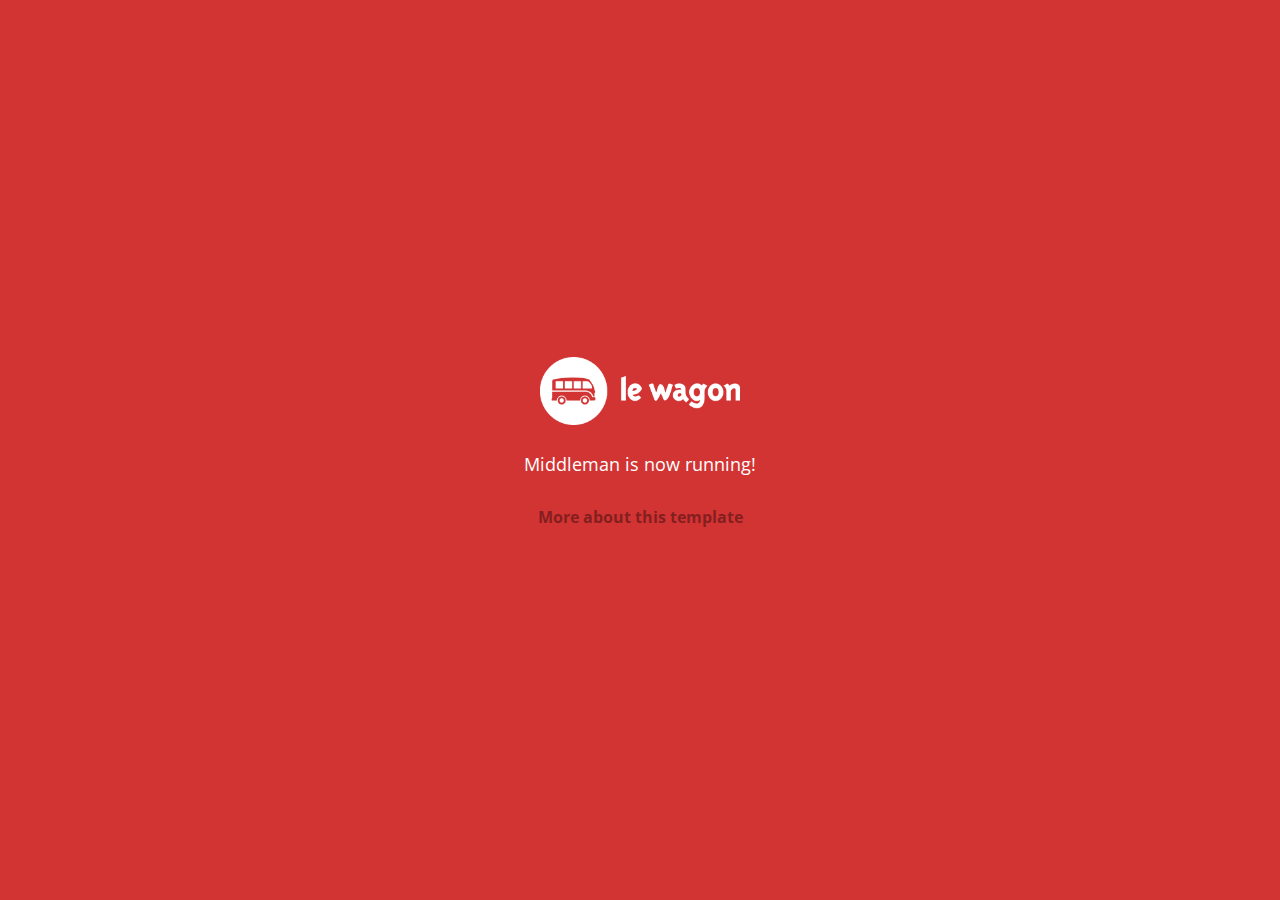
==== index.html @ be957318 "Automated commit at 2018-07-30 08:34:22 UTC by middleman-deploy 2.0.0-alpha" ====
<!doctype html>
<html>
  <head>
    <meta charset="utf-8">
    <meta http-equiv="x-ua-compatible" content="ie=edge">
    <meta name="viewport"
          content="width=device-width, initial-scale=1, shrink-to-fit=no">
    <!-- Use the title from a page's frontmatter if it has one -->
    <title>Le Wagon - Middleman</title>
    <link href="stylesheets/application-3c48b980.css" rel="stylesheet" />
    <script src="javascripts/application-93de88c9.js"></script>
    <link href="images/favicon-f15af148.png" rel="icon" type="image/png" />
  </head>
  <body>
    <div id="home">
  <div class="home-content">
    <img src="images/logo-acc9c0ec.png" width="200" alt="Logo" />
    <p>
      Middleman is now running!
    </p>
    <p class="about">
      <a href="about.html">More about this template</a>
    </p>
  </div>
</div>

  </body>
</html>
---- stylesheets/application-3c48b980.css ----
@import url("https://fonts.googleapis.com/css?family=Open+Sans:400,300,700|Raleway:400,100,300,700,500");/*!
 * Bootstrap v3.3.7 (http://getbootstrap.com)
 * Copyright 2011-2016 Twitter, Inc.
 * Licensed under MIT (https://github.com/twbs/bootstrap/blob/master/LICENSE)
 *//*! normalize.css v3.0.3 | MIT License | github.com/necolas/normalize.css */html{font-family:sans-serif;-ms-text-size-adjust:100%;-webkit-text-size-adjust:100%}body{margin:0}article,aside,details,figcaption,figure,footer,header,hgroup,main,menu,nav,section,summary{display:block}audio,canvas,progress,video{display:inline-block;vertical-align:baseline}audio:not([controls]){display:none;height:0}[hidden],template{display:none}a{background-color:transparent}a:active,a:hover{outline:0}abbr[title]{border-bottom:1px dotted}b,strong{font-weight:bold}dfn{font-style:italic}h1{font-size:2em;margin:0.67em 0}mark{background:#ff0;color:#000}small{font-size:80%}sub,sup{font-size:75%;line-height:0;position:relative;vertical-align:baseline}sup{top:-0.5em}sub{bottom:-0.25em}img{border:0}svg:not(:root){overflow:hidden}figure{margin:1em 40px}hr{-webkit-box-sizing:content-box;box-sizing:content-box;height:0}pre{overflow:auto}code,kbd,pre,samp{font-family:monospace, monospace;font-size:1em}button,input,optgroup,select,textarea{color:inherit;font:inherit;margin:0}button{overflow:visible}button,select{text-transform:none}button,html input[type="button"],input[type="reset"],input[type="submit"]{-webkit-appearance:button;cursor:pointer}button[disabled],html input[disabled]{cursor:default}button::-moz-focus-inner,input::-moz-focus-inner{border:0;padding:0}input{line-height:normal}input[type="checkbox"],input[type="radio"]{-webkit-box-sizing:border-box;box-sizing:border-box;padding:0}input[type="number"]::-webkit-inner-spin-button,input[type="number"]::-webkit-outer-spin-button{height:auto}input[type="search"]{-webkit-appearance:textfield;-webkit-box-sizing:content-box;box-sizing:content-box}input[type="search"]::-webkit-search-cancel-button,input[type="search"]::-webkit-search-decoration{-webkit-appearance:none}fieldset{border:1px solid #c0c0c0;margin:0 2px;padding:0.35em 0.625em 0.75em}legend{border:0;padding:0}textarea{overflow:auto}optgroup{font-weight:bold}table{border-collapse:collapse;border-spacing:0}td,th{padding:0}/*! Source: https://github.com/h5bp/html5-boilerplate/blob/master/src/css/main.css */@media print{*,*:before,*:after{background:transparent !important;color:#000 !important;-webkit-box-shadow:none !important;box-shadow:none !important;text-shadow:none !important}a,a:visited{text-decoration:underline}a[href]:after{content:" (" attr(href) ")"}abbr[title]:after{content:" (" attr(title) ")"}a[href^="#"]:after,a[href^="javascript:"]:after{content:""}pre,blockquote{border:1px solid #999;page-break-inside:avoid}thead{display:table-header-group}tr,img{page-break-inside:avoid}img{max-width:100% !important}p,h2,h3{orphans:3;widows:3}h2,h3{page-break-after:avoid}.navbar{display:none}.btn>.caret,.dropup>.btn>.caret{border-top-color:#000 !important}.label{border:1px solid #000}.table{border-collapse:collapse !important}.table td,.table th{background-color:#fff !important}.table-bordered th,.table-bordered td{border:1px solid #ddd !important}}@font-face{font-family:'Glyphicons Halflings';src:url("../assets/bootstrap/glyphicons-halflings-regular-86b6f62b.eot");src:url("../assets/bootstrap/glyphicons-halflings-regular-86b6f62b.eot?#iefix") format("embedded-opentype"),url("../assets/bootstrap/glyphicons-halflings-regular-ca35b697.woff2") format("woff2"),url("../assets/bootstrap/glyphicons-halflings-regular-278e49a8.woff") format("woff"),url("../assets/bootstrap/glyphicons-halflings-regular-44bc1850.ttf") format("truetype"),url("../assets/bootstrap/glyphicons-halflings-regular-de51a849.svg#glyphicons_halflingsregular") format("svg")}.glyphicon{position:relative;top:1px;display:inline-block;font-family:'Glyphicons Halflings';font-style:normal;font-weight:normal;line-height:1;-webkit-font-smoothing:antialiased;-moz-osx-font-smoothing:grayscale}.glyphicon-asterisk:before{content:"\002a"}.glyphicon-plus:before{content:"\002b"}.glyphicon-euro:before,.glyphicon-eur:before{content:"\20ac"}.glyphicon-minus:before{content:"\2212"}.glyphicon-cloud:before{content:"\2601"}.glyphicon-envelope:before{content:"\2709"}.glyphicon-pencil:before{content:"\270f"}.glyphicon-glass:before{content:"\e001"}.glyphicon-music:before{content:"\e002"}.glyphicon-search:before{content:"\e003"}.glyphicon-heart:before{content:"\e005"}.glyphicon-star:before{content:"\e006"}.glyphicon-star-empty:before{content:"\e007"}.glyphicon-user:before{content:"\e008"}.glyphicon-film:before{content:"\e009"}.glyphicon-th-large:before{content:"\e010"}.glyphicon-th:before{content:"\e011"}.glyphicon-th-list:before{content:"\e012"}.glyphicon-ok:before{content:"\e013"}.glyphicon-remove:before{content:"\e014"}.glyphicon-zoom-in:before{content:"\e015"}.glyphicon-zoom-out:before{content:"\e016"}.glyphicon-off:before{content:"\e017"}.glyphicon-signal:before{content:"\e018"}.glyphicon-cog:before{content:"\e019"}.glyphicon-trash:before{content:"\e020"}.glyphicon-home:before{content:"\e021"}.glyphicon-file:before{content:"\e022"}.glyphicon-time:before{content:"\e023"}.glyphicon-road:before{content:"\e024"}.glyphicon-download-alt:before{content:"\e025"}.glyphicon-download:before{content:"\e026"}.glyphicon-upload:before{content:"\e027"}.glyphicon-inbox:before{content:"\e028"}.glyphicon-play-circle:before{content:"\e029"}.glyphicon-repeat:before{content:"\e030"}.glyphicon-refresh:before{content:"\e031"}.glyphicon-list-alt:before{content:"\e032"}.glyphicon-lock:before{content:"\e033"}.glyphicon-flag:before{content:"\e034"}.glyphicon-headphones:before{content:"\e035"}.glyphicon-volume-off:before{content:"\e036"}.glyphicon-volume-down:before{content:"\e037"}.glyphicon-volume-up:before{content:"\e038"}.glyphicon-qrcode:before{content:"\e039"}.glyphicon-barcode:before{content:"\e040"}.glyphicon-tag:before{content:"\e041"}.glyphicon-tags:before{content:"\e042"}.glyphicon-book:before{content:"\e043"}.glyphicon-bookmark:before{content:"\e044"}.glyphicon-print:before{content:"\e045"}.glyphicon-camera:before{content:"\e046"}.glyphicon-font:before{content:"\e047"}.glyphicon-bold:before{content:"\e048"}.glyphicon-italic:before{content:"\e049"}.glyphicon-text-height:before{content:"\e050"}.glyphicon-text-width:before{content:"\e051"}.glyphicon-align-left:before{content:"\e052"}.glyphicon-align-center:before{content:"\e053"}.glyphicon-align-right:before{content:"\e054"}.glyphicon-align-justify:before{content:"\e055"}.glyphicon-list:before{content:"\e056"}.glyphicon-indent-left:before{content:"\e057"}.glyphicon-indent-right:before{content:"\e058"}.glyphicon-facetime-video:before{content:"\e059"}.glyphicon-picture:before{content:"\e060"}.glyphicon-map-marker:before{content:"\e062"}.glyphicon-adjust:before{content:"\e063"}.glyphicon-tint:before{content:"\e064"}.glyphicon-edit:before{content:"\e065"}.glyphicon-share:before{content:"\e066"}.glyphicon-check:before{content:"\e067"}.glyphicon-move:before{content:"\e068"}.glyphicon-step-backward:before{content:"\e069"}.glyphicon-fast-backward:before{content:"\e070"}.glyphicon-backward:before{content:"\e071"}.glyphicon-play:before{content:"\e072"}.glyphicon-pause:before{content:"\e073"}.glyphicon-stop:before{content:"\e074"}.glyphicon-forward:before{content:"\e075"}.glyphicon-fast-forward:before{content:"\e076"}.glyphicon-step-forward:before{content:"\e077"}.glyphicon-eject:before{content:"\e078"}.glyphicon-chevron-left:before{content:"\e079"}.glyphicon-chevron-right:before{content:"\e080"}.glyphicon-plus-sign:before{content:"\e081"}.glyphicon-minus-sign:before{content:"\e082"}.glyphicon-remove-sign:before{content:"\e083"}.glyphicon-ok-sign:before{content:"\e084"}.glyphicon-question-sign:before{content:"\e085"}.glyphicon-info-sign:before{content:"\e086"}.glyphicon-screenshot:before{content:"\e087"}.glyphicon-remove-circle:before{content:"\e088"}.glyphicon-ok-circle:before{content:"\e089"}.glyphicon-ban-circle:before{content:"\e090"}.glyphicon-arrow-left:before{content:"\e091"}.glyphicon-arrow-right:before{content:"\e092"}.glyphicon-arrow-up:before{content:"\e093"}.glyphicon-arrow-down:before{content:"\e094"}.glyphicon-share-alt:before{content:"\e095"}.glyphicon-resize-full:before{content:"\e096"}.glyphicon-resize-small:before{content:"\e097"}.glyphicon-exclamation-sign:before{content:"\e101"}.glyphicon-gift:before{content:"\e102"}.glyphicon-leaf:before{content:"\e103"}.glyphicon-fire:before{content:"\e104"}.glyphicon-eye-open:before{content:"\e105"}.glyphicon-eye-close:before{content:"\e106"}.glyphicon-warning-sign:before{content:"\e107"}.glyphicon-plane:before{content:"\e108"}.glyphicon-calendar:before{content:"\e109"}.glyphicon-random:before{content:"\e110"}.glyphicon-comment:before{content:"\e111"}.glyphicon-magnet:before{content:"\e112"}.glyphicon-chevron-up:before{content:"\e113"}.glyphicon-chevron-down:before{content:"\e114"}.glyphicon-retweet:before{content:"\e115"}.glyphicon-shopping-cart:before{content:"\e116"}.glyphicon-folder-close:before{content:"\e117"}.glyphicon-folder-open:before{content:"\e118"}.glyphicon-resize-vertical:before{content:"\e119"}.glyphicon-resize-horizontal:before{content:"\e120"}.glyphicon-hdd:before{content:"\e121"}.glyphicon-bullhorn:before{content:"\e122"}.glyphicon-bell:before{content:"\e123"}.glyphicon-certificate:before{content:"\e124"}.glyphicon-thumbs-up:before{content:"\e125"}.glyphicon-thumbs-down:before{content:"\e126"}.glyphicon-hand-right:before{content:"\e127"}.glyphicon-hand-left:before{content:"\e128"}.glyphicon-hand-up:before{content:"\e129"}.glyphicon-hand-down:before{content:"\e130"}.glyphicon-circle-arrow-right:before{content:"\e131"}.glyphicon-circle-arrow-left:before{content:"\e132"}.glyphicon-circle-arrow-up:before{content:"\e133"}.glyphicon-circle-arrow-down:before{content:"\e134"}.glyphicon-globe:before{content:"\e135"}.glyphicon-wrench:before{content:"\e136"}.glyphicon-tasks:before{content:"\e137"}.glyphicon-filter:before{content:"\e138"}.glyphicon-briefcase:before{content:"\e139"}.glyphicon-fullscreen:before{content:"\e140"}.glyphicon-dashboard:before{content:"\e141"}.glyphicon-paperclip:before{content:"\e142"}.glyphicon-heart-empty:before{content:"\e143"}.glyphicon-link:before{content:"\e144"}.glyphicon-phone:before{content:"\e145"}.glyphicon-pushpin:before{content:"\e146"}.glyphicon-usd:before{content:"\e148"}.glyphicon-gbp:before{content:"\e149"}.glyphicon-sort:before{content:"\e150"}.glyphicon-sort-by-alphabet:before{content:"\e151"}.glyphicon-sort-by-alphabet-alt:before{content:"\e152"}.glyphicon-sort-by-order:before{content:"\e153"}.glyphicon-sort-by-order-alt:before{content:"\e154"}.glyphicon-sort-by-attributes:before{content:"\e155"}.glyphicon-sort-by-attributes-alt:before{content:"\e156"}.glyphicon-unchecked:before{content:"\e157"}.glyphicon-expand:before{content:"\e158"}.glyphicon-collapse-down:before{content:"\e159"}.glyphicon-collapse-up:before{content:"\e160"}.glyphicon-log-in:before{content:"\e161"}.glyphicon-flash:before{content:"\e162"}.glyphicon-log-out:before{content:"\e163"}.glyphicon-new-window:before{content:"\e164"}.glyphicon-record:before{content:"\e165"}.glyphicon-save:before{content:"\e166"}.glyphicon-open:before{content:"\e167"}.glyphicon-saved:before{content:"\e168"}.glyphicon-import:before{content:"\e169"}.glyphicon-export:before{content:"\e170"}.glyphicon-send:before{content:"\e171"}.glyphicon-floppy-disk:before{content:"\e172"}.glyphicon-floppy-saved:before{content:"\e173"}.glyphicon-floppy-remove:before{content:"\e174"}.glyphicon-floppy-save:before{content:"\e175"}.glyphicon-floppy-open:before{content:"\e176"}.glyphicon-credit-card:before{content:"\e177"}.glyphicon-transfer:before{content:"\e178"}.glyphicon-cutlery:before{content:"\e179"}.glyphicon-header:before{content:"\e180"}.glyphicon-compressed:before{content:"\e181"}.glyphicon-earphone:before{content:"\e182"}.glyphicon-phone-alt:before{content:"\e183"}.glyphicon-tower:before{content:"\e184"}.glyphicon-stats:before{content:"\e185"}.glyphicon-sd-video:before{content:"\e186"}.glyphicon-hd-video:before{content:"\e187"}.glyphicon-subtitles:before{content:"\e188"}.glyphicon-sound-stereo:before{content:"\e189"}.glyphicon-sound-dolby:before{content:"\e190"}.glyphicon-sound-5-1:before{content:"\e191"}.glyphicon-sound-6-1:before{content:"\e192"}.glyphicon-sound-7-1:before{content:"\e193"}.glyphicon-copyright-mark:before{content:"\e194"}.glyphicon-registration-mark:before{content:"\e195"}.glyphicon-cloud-download:before{content:"\e197"}.glyphicon-cloud-upload:before{content:"\e198"}.glyphicon-tree-conifer:before{content:"\e199"}.glyphicon-tree-deciduous:before{content:"\e200"}.glyphicon-cd:before{content:"\e201"}.glyphicon-save-file:before{content:"\e202"}.glyphicon-open-file:before{content:"\e203"}.glyphicon-level-up:before{content:"\e204"}.glyphicon-copy:before{content:"\e205"}.glyphicon-paste:before{content:"\e206"}.glyphicon-alert:before{content:"\e209"}.glyphicon-equalizer:before{content:"\e210"}.glyphicon-king:before{content:"\e211"}.glyphicon-queen:before{content:"\e212"}.glyphicon-pawn:before{content:"\e213"}.glyphicon-bishop:before{content:"\e214"}.glyphicon-knight:before{content:"\e215"}.glyphicon-baby-formula:before{content:"\e216"}.glyphicon-tent:before{content:"\26fa"}.glyphicon-blackboard:before{content:"\e218"}.glyphicon-bed:before{content:"\e219"}.glyphicon-apple:before{content:"\f8ff"}.glyphicon-erase:before{content:"\e221"}.glyphicon-hourglass:before{content:"\231b"}.glyphicon-lamp:before{content:"\e223"}.glyphicon-duplicate:before{content:"\e224"}.glyphicon-piggy-bank:before{content:"\e225"}.glyphicon-scissors:before{content:"\e226"}.glyphicon-bitcoin:before{content:"\e227"}.glyphicon-btc:before{content:"\e227"}.glyphicon-xbt:before{content:"\e227"}.glyphicon-yen:before{content:"\00a5"}.glyphicon-jpy:before{content:"\00a5"}.glyphicon-ruble:before{content:"\20bd"}.glyphicon-rub:before{content:"\20bd"}.glyphicon-scale:before{content:"\e230"}.glyphicon-ice-lolly:before{content:"\e231"}.glyphicon-ice-lolly-tasted:before{content:"\e232"}.glyphicon-education:before{content:"\e233"}.glyphicon-option-horizontal:before{content:"\e234"}.glyphicon-option-vertical:before{content:"\e235"}.glyphicon-menu-hamburger:before{content:"\e236"}.glyphicon-modal-window:before{content:"\e237"}.glyphicon-oil:before{content:"\e238"}.glyphicon-grain:before{content:"\e239"}.glyphicon-sunglasses:before{content:"\e240"}.glyphicon-text-size:before{content:"\e241"}.glyphicon-text-color:before{content:"\e242"}.glyphicon-text-background:before{content:"\e243"}.glyphicon-object-align-top:before{content:"\e244"}.glyphicon-object-align-bottom:before{content:"\e245"}.glyphicon-object-align-horizontal:before{content:"\e246"}.glyphicon-object-align-left:before{content:"\e247"}.glyphicon-object-align-vertical:before{content:"\e248"}.glyphicon-object-align-right:before{content:"\e249"}.glyphicon-triangle-right:before{content:"\e250"}.glyphicon-triangle-left:before{content:"\e251"}.glyphicon-triangle-bottom:before{content:"\e252"}.glyphicon-triangle-top:before{content:"\e253"}.glyphicon-console:before{content:"\e254"}.glyphicon-superscript:before{content:"\e255"}.glyphicon-subscript:before{content:"\e256"}.glyphicon-menu-left:before{content:"\e257"}.glyphicon-menu-right:before{content:"\e258"}.glyphicon-menu-down:before{content:"\e259"}.glyphicon-menu-up:before{content:"\e260"}*{-webkit-box-sizing:border-box;box-sizing:border-box}*:before,*:after{-webkit-box-sizing:border-box;box-sizing:border-box}html{font-size:10px;-webkit-tap-highlight-color:transparent}body{font-family:"Open Sans", "Helvetica", "sans-serif";font-size:18px;line-height:1.42857143;color:#333333;background-color:#F4F4F4}input,button,select,textarea{font-family:inherit;font-size:inherit;line-height:inherit}a{color:#469AE0;text-decoration:none}a:hover,a:focus{color:#1f74ba;text-decoration:underline}a:focus{outline:5px auto -webkit-focus-ring-color;outline-offset:-2px}figure{margin:0}img{vertical-align:middle}.img-responsive{display:block;max-width:100%;height:auto}.img-rounded{border-radius:2px}.img-thumbnail{padding:4px;line-height:1.42857143;background-color:#F4F4F4;border:1px solid #ddd;border-radius:2px;-webkit-transition:all 0.2s ease-in-out;transition:all 0.2s ease-in-out;display:inline-block;max-width:100%;height:auto}.img-circle{border-radius:50%}hr{margin-top:25px;margin-bottom:25px;border:0;border-top:1px solid #eeeeee}.sr-only{position:absolute;width:1px;height:1px;margin:-1px;padding:0;overflow:hidden;clip:rect(0, 0, 0, 0);border:0}.sr-only-focusable:active,.sr-only-focusable:focus{position:static;width:auto;height:auto;margin:0;overflow:visible;clip:auto}[role="button"]{cursor:pointer}h1,h2,h3,h4,h5,h6,.h1,.h2,.h3,.h4,.h5,.h6{font-family:"Raleway", "Helvetica", "sans-serif";font-weight:500;line-height:1.1;color:inherit}h1 small,h1 .small,h2 small,h2 .small,h3 small,h3 .small,h4 small,h4 .small,h5 small,h5 .small,h6 small,h6 .small,.h1 small,.h1 .small,.h2 small,.h2 .small,.h3 small,.h3 .small,.h4 small,.h4 .small,.h5 small,.h5 .small,.h6 small,.h6 .small{font-weight:normal;line-height:1;color:#777777}h1,.h1,h2,.h2,h3,.h3{margin-top:25px;margin-bottom:12.5px}h1 small,h1 .small,.h1 small,.h1 .small,h2 small,h2 .small,.h2 small,.h2 .small,h3 small,h3 .small,.h3 small,.h3 .small{font-size:65%}h4,.h4,h5,.h5,h6,.h6{margin-top:12.5px;margin-bottom:12.5px}h4 small,h4 .small,.h4 small,.h4 .small,h5 small,h5 .small,.h5 small,.h5 .small,h6 small,h6 .small,.h6 small,.h6 .small{font-size:75%}h1,.h1{font-size:46px}h2,.h2{font-size:38px}h3,.h3{font-size:31px}h4,.h4{font-size:23px}h5,.h5{font-size:18px}h6,.h6{font-size:16px}p{margin:0 0 12.5px}.lead{margin-bottom:25px;font-size:20px;font-weight:300;line-height:1.4}@media (min-width: 768px){.lead{font-size:27px}}small,.small{font-size:88%}mark,.mark{background-color:#fcf8e3;padding:.2em}.text-left{text-align:left}.text-right{text-align:right}.text-center{text-align:center}.text-justify{text-align:justify}.text-nowrap{white-space:nowrap}.text-lowercase{text-transform:lowercase}.text-uppercase,.initialism{text-transform:uppercase}.text-capitalize{text-transform:capitalize}.text-muted{color:#777777}.text-primary{color:#469AE0}a.text-primary:hover,a.text-primary:focus{color:#2381d0}.text-success{color:#3c763d}a.text-success:hover,a.text-success:focus{color:#2b542c}.text-info{color:#31708f}a.text-info:hover,a.text-info:focus{color:#245269}.text-warning{color:#8a6d3b}a.text-warning:hover,a.text-warning:focus{color:#66512c}.text-danger{color:#a94442}a.text-danger:hover,a.text-danger:focus{color:#843534}.bg-primary{color:#fff}.bg-primary{background-color:#469AE0}a.bg-primary:hover,a.bg-primary:focus{background-color:#2381d0}.bg-success{background-color:#dff0d8}a.bg-success:hover,a.bg-success:focus{background-color:#c1e2b3}.bg-info{background-color:#d9edf7}a.bg-info:hover,a.bg-info:focus{background-color:#afd9ee}.bg-warning{background-color:#fcf8e3}a.bg-warning:hover,a.bg-warning:focus{background-color:#f7ecb5}.bg-danger{background-color:#f2dede}a.bg-danger:hover,a.bg-danger:focus{background-color:#e4b9b9}.page-header{padding-bottom:11.5px;margin:50px 0 25px;border-bottom:1px solid #eeeeee}ul,ol{margin-top:0;margin-bottom:12.5px}ul ul,ul ol,ol ul,ol ol{margin-bottom:0}.list-unstyled{padding-left:0;list-style:none}.list-inline{padding-left:0;list-style:none;margin-left:-5px}.list-inline>li{display:inline-block;padding-left:5px;padding-right:5px}dl{margin-top:0;margin-bottom:25px}dt,dd{line-height:1.42857143}dt{font-weight:bold}dd{margin-left:0}.dl-horizontal dd:before,.dl-horizontal dd:after{content:" ";display:table}.dl-horizontal dd:after{clear:both}@media (min-width: 768px){.dl-horizontal dt{float:left;width:160px;clear:left;text-align:right;overflow:hidden;text-overflow:ellipsis;white-space:nowrap}.dl-horizontal dd{margin-left:180px}}abbr[title],abbr[data-original-title]{cursor:help;border-bottom:1px dotted #777777}.initialism{font-size:90%}blockquote{padding:12.5px 25px;margin:0 0 25px;font-size:22.5px;border-left:5px solid #eeeeee}blockquote p:last-child,blockquote ul:last-child,blockquote ol:last-child{margin-bottom:0}blockquote footer,blockquote small,blockquote .small{display:block;font-size:80%;line-height:1.42857143;color:#777777}blockquote footer:before,blockquote small:before,blockquote .small:before{content:'\2014 \00A0'}.blockquote-reverse,blockquote.pull-right{padding-right:15px;padding-left:0;border-right:5px solid #eeeeee;border-left:0;text-align:right}.blockquote-reverse footer:before,.blockquote-reverse small:before,.blockquote-reverse .small:before,blockquote.pull-right footer:before,blockquote.pull-right small:before,blockquote.pull-right .small:before{content:''}.blockquote-reverse footer:after,.blockquote-reverse small:after,.blockquote-reverse .small:after,blockquote.pull-right footer:after,blockquote.pull-right small:after,blockquote.pull-right .small:after{content:'\00A0 \2014'}address{margin-bottom:25px;font-style:normal;line-height:1.42857143}code,kbd,pre,samp{font-family:Menlo, Monaco, Consolas, "Courier New", monospace}code{padding:2px 4px;font-size:90%;color:#c7254e;background-color:#f9f2f4;border-radius:2px}kbd{padding:2px 4px;font-size:90%;color:#fff;background-color:#333;border-radius:2px;-webkit-box-shadow:inset 0 -1px 0 rgba(0,0,0,0.25);box-shadow:inset 0 -1px 0 rgba(0,0,0,0.25)}kbd kbd{padding:0;font-size:100%;font-weight:bold;-webkit-box-shadow:none;box-shadow:none}pre{display:block;padding:12px;margin:0 0 12.5px;font-size:17px;line-height:1.42857143;word-break:break-all;word-wrap:break-word;color:#333333;background-color:#f5f5f5;border:1px solid #ccc;border-radius:2px}pre code{padding:0;font-size:inherit;color:inherit;white-space:pre-wrap;background-color:transparent;border-radius:0}.pre-scrollable{max-height:340px;overflow-y:scroll}.container{margin-right:auto;margin-left:auto;padding-left:15px;padding-right:15px}.container:before,.container:after{content:" ";display:table}.container:after{clear:both}@media (min-width: 768px){.container{width:750px}}@media (min-width: 992px){.container{width:970px}}@media (min-width: 1200px){.container{width:1170px}}.container-fluid{margin-right:auto;margin-left:auto;padding-left:15px;padding-right:15px}.container-fluid:before,.container-fluid:after{content:" ";display:table}.container-fluid:after{clear:both}.row{margin-left:-15px;margin-right:-15px}.row:before,.row:after{content:" ";display:table}.row:after{clear:both}.col-xs-1,.col-sm-1,.col-md-1,.col-lg-1,.col-xs-2,.col-sm-2,.col-md-2,.col-lg-2,.col-xs-3,.col-sm-3,.col-md-3,.col-lg-3,.col-xs-4,.col-sm-4,.col-md-4,.col-lg-4,.col-xs-5,.col-sm-5,.col-md-5,.col-lg-5,.col-xs-6,.col-sm-6,.col-md-6,.col-lg-6,.col-xs-7,.col-sm-7,.col-md-7,.col-lg-7,.col-xs-8,.col-sm-8,.col-md-8,.col-lg-8,.col-xs-9,.col-sm-9,.col-md-9,.col-lg-9,.col-xs-10,.col-sm-10,.col-md-10,.col-lg-10,.col-xs-11,.col-sm-11,.col-md-11,.col-lg-11,.col-xs-12,.col-sm-12,.col-md-12,.col-lg-12{position:relative;min-height:1px;padding-left:15px;padding-right:15px}.col-xs-1,.col-xs-2,.col-xs-3,.col-xs-4,.col-xs-5,.col-xs-6,.col-xs-7,.col-xs-8,.col-xs-9,.col-xs-10,.col-xs-11,.col-xs-12{float:left}.col-xs-1{width:8.33333333%}.col-xs-2{width:16.66666667%}.col-xs-3{width:25%}.col-xs-4{width:33.33333333%}.col-xs-5{width:41.66666667%}.col-xs-6{width:50%}.col-xs-7{width:58.33333333%}.col-xs-8{width:66.66666667%}.col-xs-9{width:75%}.col-xs-10{width:83.33333333%}.col-xs-11{width:91.66666667%}.col-xs-12{width:100%}.col-xs-pull-0{right:auto}.col-xs-pull-1{right:8.33333333%}.col-xs-pull-2{right:16.66666667%}.col-xs-pull-3{right:25%}.col-xs-pull-4{right:33.33333333%}.col-xs-pull-5{right:41.66666667%}.col-xs-pull-6{right:50%}.col-xs-pull-7{right:58.33333333%}.col-xs-pull-8{right:66.66666667%}.col-xs-pull-9{right:75%}.col-xs-pull-10{right:83.33333333%}.col-xs-pull-11{right:91.66666667%}.col-xs-pull-12{right:100%}.col-xs-push-0{left:auto}.col-xs-push-1{left:8.33333333%}.col-xs-push-2{left:16.66666667%}.col-xs-push-3{left:25%}.col-xs-push-4{left:33.33333333%}.col-xs-push-5{left:41.66666667%}.col-xs-push-6{left:50%}.col-xs-push-7{left:58.33333333%}.col-xs-push-8{left:66.66666667%}.col-xs-push-9{left:75%}.col-xs-push-10{left:83.33333333%}.col-xs-push-11{left:91.66666667%}.col-xs-push-12{left:100%}.col-xs-offset-0{margin-left:0%}.col-xs-offset-1{margin-left:8.33333333%}.col-xs-offset-2{margin-left:16.66666667%}.col-xs-offset-3{margin-left:25%}.col-xs-offset-4{margin-left:33.33333333%}.col-xs-offset-5{margin-left:41.66666667%}.col-xs-offset-6{margin-left:50%}.col-xs-offset-7{margin-left:58.33333333%}.col-xs-offset-8{margin-left:66.66666667%}.col-xs-offset-9{margin-left:75%}.col-xs-offset-10{margin-left:83.33333333%}.col-xs-offset-11{margin-left:91.66666667%}.col-xs-offset-12{margin-left:100%}@media (min-width: 768px){.col-sm-1,.col-sm-2,.col-sm-3,.col-sm-4,.col-sm-5,.col-sm-6,.col-sm-7,.col-sm-8,.col-sm-9,.col-sm-10,.col-sm-11,.col-sm-12{float:left}.col-sm-1{width:8.33333333%}.col-sm-2{width:16.66666667%}.col-sm-3{width:25%}.col-sm-4{width:33.33333333%}.col-sm-5{width:41.66666667%}.col-sm-6{width:50%}.col-sm-7{width:58.33333333%}.col-sm-8{width:66.66666667%}.col-sm-9{width:75%}.col-sm-10{width:83.33333333%}.col-sm-11{width:91.66666667%}.col-sm-12{width:100%}.col-sm-pull-0{right:auto}.col-sm-pull-1{right:8.33333333%}.col-sm-pull-2{right:16.66666667%}.col-sm-pull-3{right:25%}.col-sm-pull-4{right:33.33333333%}.col-sm-pull-5{right:41.66666667%}.col-sm-pull-6{right:50%}.col-sm-pull-7{right:58.33333333%}.col-sm-pull-8{right:66.66666667%}.col-sm-pull-9{right:75%}.col-sm-pull-10{right:83.33333333%}.col-sm-pull-11{right:91.66666667%}.col-sm-pull-12{right:100%}.col-sm-push-0{left:auto}.col-sm-push-1{left:8.33333333%}.col-sm-push-2{left:16.66666667%}.col-sm-push-3{left:25%}.col-sm-push-4{left:33.33333333%}.col-sm-push-5{left:41.66666667%}.col-sm-push-6{left:50%}.col-sm-push-7{left:58.33333333%}.col-sm-push-8{left:66.66666667%}.col-sm-push-9{left:75%}.col-sm-push-10{left:83.33333333%}.col-sm-push-11{left:91.66666667%}.col-sm-push-12{left:100%}.col-sm-offset-0{margin-left:0%}.col-sm-offset-1{margin-left:8.33333333%}.col-sm-offset-2{margin-left:16.66666667%}.col-sm-offset-3{margin-left:25%}.col-sm-offset-4{margin-left:33.33333333%}.col-sm-offset-5{margin-left:41.66666667%}.col-sm-offset-6{margin-left:50%}.col-sm-offset-7{margin-left:58.33333333%}.col-sm-offset-8{margin-left:66.66666667%}.col-sm-offset-9{margin-left:75%}.col-sm-offset-10{margin-left:83.33333333%}.col-sm-offset-11{margin-left:91.66666667%}.col-sm-offset-12{margin-left:100%}}@media (min-width: 992px){.col-md-1,.col-md-2,.col-md-3,.col-md-4,.col-md-5,.col-md-6,.col-md-7,.col-md-8,.col-md-9,.col-md-10,.col-md-11,.col-md-12{float:left}.col-md-1{width:8.33333333%}.col-md-2{width:16.66666667%}.col-md-3{width:25%}.col-md-4{width:33.33333333%}.col-md-5{width:41.66666667%}.col-md-6{width:50%}.col-md-7{width:58.33333333%}.col-md-8{width:66.66666667%}.col-md-9{width:75%}.col-md-10{width:83.33333333%}.col-md-11{width:91.66666667%}.col-md-12{width:100%}.col-md-pull-0{right:auto}.col-md-pull-1{right:8.33333333%}.col-md-pull-2{right:16.66666667%}.col-md-pull-3{right:25%}.col-md-pull-4{right:33.33333333%}.col-md-pull-5{right:41.66666667%}.col-md-pull-6{right:50%}.col-md-pull-7{right:58.33333333%}.col-md-pull-8{right:66.66666667%}.col-md-pull-9{right:75%}.col-md-pull-10{right:83.33333333%}.col-md-pull-11{right:91.66666667%}.col-md-pull-12{right:100%}.col-md-push-0{left:auto}.col-md-push-1{left:8.33333333%}.col-md-push-2{left:16.66666667%}.col-md-push-3{left:25%}.col-md-push-4{left:33.33333333%}.col-md-push-5{left:41.66666667%}.col-md-push-6{left:50%}.col-md-push-7{left:58.33333333%}.col-md-push-8{left:66.66666667%}.col-md-push-9{left:75%}.col-md-push-10{left:83.33333333%}.col-md-push-11{left:91.66666667%}.col-md-push-12{left:100%}.col-md-offset-0{margin-left:0%}.col-md-offset-1{margin-left:8.33333333%}.col-md-offset-2{margin-left:16.66666667%}.col-md-offset-3{margin-left:25%}.col-md-offset-4{margin-left:33.33333333%}.col-md-offset-5{margin-left:41.66666667%}.col-md-offset-6{margin-left:50%}.col-md-offset-7{margin-left:58.33333333%}.col-md-offset-8{margin-left:66.66666667%}.col-md-offset-9{margin-left:75%}.col-md-offset-10{margin-left:83.33333333%}.col-md-offset-11{margin-left:91.66666667%}.col-md-offset-12{margin-left:100%}}@media (min-width: 1200px){.col-lg-1,.col-lg-2,.col-lg-3,.col-lg-4,.col-lg-5,.col-lg-6,.col-lg-7,.col-lg-8,.col-lg-9,.col-lg-10,.col-lg-11,.col-lg-12{float:left}.col-lg-1{width:8.33333333%}.col-lg-2{width:16.66666667%}.col-lg-3{width:25%}.col-lg-4{width:33.33333333%}.col-lg-5{width:41.66666667%}.col-lg-6{width:50%}.col-lg-7{width:58.33333333%}.col-lg-8{width:66.66666667%}.col-lg-9{width:75%}.col-lg-10{width:83.33333333%}.col-lg-11{width:91.66666667%}.col-lg-12{width:100%}.col-lg-pull-0{right:auto}.col-lg-pull-1{right:8.33333333%}.col-lg-pull-2{right:16.66666667%}.col-lg-pull-3{right:25%}.col-lg-pull-4{right:33.33333333%}.col-lg-pull-5{right:41.66666667%}.col-lg-pull-6{right:50%}.col-lg-pull-7{right:58.33333333%}.col-lg-pull-8{right:66.66666667%}.col-lg-pull-9{right:75%}.col-lg-pull-10{right:83.33333333%}.col-lg-pull-11{right:91.66666667%}.col-lg-pull-12{right:100%}.col-lg-push-0{left:auto}.col-lg-push-1{left:8.33333333%}.col-lg-push-2{left:16.66666667%}.col-lg-push-3{left:25%}.col-lg-push-4{left:33.33333333%}.col-lg-push-5{left:41.66666667%}.col-lg-push-6{left:50%}.col-lg-push-7{left:58.33333333%}.col-lg-push-8{left:66.66666667%}.col-lg-push-9{left:75%}.col-lg-push-10{left:83.33333333%}.col-lg-push-11{left:91.66666667%}.col-lg-push-12{left:100%}.col-lg-offset-0{margin-left:0%}.col-lg-offset-1{margin-left:8.33333333%}.col-lg-offset-2{margin-left:16.66666667%}.col-lg-offset-3{margin-left:25%}.col-lg-offset-4{margin-left:33.33333333%}.col-lg-offset-5{margin-left:41.66666667%}.col-lg-offset-6{margin-left:50%}.col-lg-offset-7{margin-left:58.33333333%}.col-lg-offset-8{margin-left:66.66666667%}.col-lg-offset-9{margin-left:75%}.col-lg-offset-10{margin-left:83.33333333%}.col-lg-offset-11{margin-left:91.66666667%}.col-lg-offset-12{margin-left:100%}}table{background-color:transparent}caption{padding-top:8px;padding-bottom:8px;color:#777777;text-align:left}th{text-align:left}.table{width:100%;max-width:100%;margin-bottom:25px}.table>thead>tr>th,.table>thead>tr>td,.table>tbody>tr>th,.table>tbody>tr>td,.table>tfoot>tr>th,.table>tfoot>tr>td{padding:8px;line-height:1.42857143;vertical-align:top;border-top:1px solid #ddd}.table>thead>tr>th{vertical-align:bottom;border-bottom:2px solid #ddd}.table>caption+thead>tr:first-child>th,.table>caption+thead>tr:first-child>td,.table>colgroup+thead>tr:first-child>th,.table>colgroup+thead>tr:first-child>td,.table>thead:first-child>tr:first-child>th,.table>thead:first-child>tr:first-child>td{border-top:0}.table>tbody+tbody{border-top:2px solid #ddd}.table .table{background-color:#F4F4F4}.table-condensed>thead>tr>th,.table-condensed>thead>tr>td,.table-condensed>tbody>tr>th,.table-condensed>tbody>tr>td,.table-condensed>tfoot>tr>th,.table-condensed>tfoot>tr>td{padding:5px}.table-bordered{border:1px solid #ddd}.table-bordered>thead>tr>th,.table-bordered>thead>tr>td,.table-bordered>tbody>tr>th,.table-bordered>tbody>tr>td,.table-bordered>tfoot>tr>th,.table-bordered>tfoot>tr>td{border:1px solid #ddd}.table-bordered>thead>tr>th,.table-bordered>thead>tr>td{border-bottom-width:2px}.table-striped>tbody>tr:nth-of-type(odd){background-color:#f9f9f9}.table-hover>tbody>tr:hover{background-color:#f5f5f5}table col[class*="col-"]{position:static;float:none;display:table-column}table td[class*="col-"],table th[class*="col-"]{position:static;float:none;display:table-cell}.table>thead>tr>td.active,.table>thead>tr>th.active,.table>thead>tr.active>td,.table>thead>tr.active>th,.table>tbody>tr>td.active,.table>tbody>tr>th.active,.table>tbody>tr.active>td,.table>tbody>tr.active>th,.table>tfoot>tr>td.active,.table>tfoot>tr>th.active,.table>tfoot>tr.active>td,.table>tfoot>tr.active>th{background-color:#f5f5f5}.table-hover>tbody>tr>td.active:hover,.table-hover>tbody>tr>th.active:hover,.table-hover>tbody>tr.active:hover>td,.table-hover>tbody>tr:hover>.active,.table-hover>tbody>tr.active:hover>th{background-color:#e8e8e8}.table>thead>tr>td.success,.table>thead>tr>th.success,.table>thead>tr.success>td,.table>thead>tr.success>th,.table>tbody>tr>td.success,.table>tbody>tr>th.success,.table>tbody>tr.success>td,.table>tbody>tr.success>th,.table>tfoot>tr>td.success,.table>tfoot>tr>th.success,.table>tfoot>tr.success>td,.table>tfoot>tr.success>th{background-color:#dff0d8}.table-hover>tbody>tr>td.success:hover,.table-hover>tbody>tr>th.success:hover,.table-hover>tbody>tr.success:hover>td,.table-hover>tbody>tr:hover>.success,.table-hover>tbody>tr.success:hover>th{background-color:#d0e9c6}.table>thead>tr>td.info,.table>thead>tr>th.info,.table>thead>tr.info>td,.table>thead>tr.info>th,.table>tbody>tr>td.info,.table>tbody>tr>th.info,.table>tbody>tr.info>td,.table>tbody>tr.info>th,.table>tfoot>tr>td.info,.table>tfoot>tr>th.info,.table>tfoot>tr.info>td,.table>tfoot>tr.info>th{background-color:#d9edf7}.table-hover>tbody>tr>td.info:hover,.table-hover>tbody>tr>th.info:hover,.table-hover>tbody>tr.info:hover>td,.table-hover>tbody>tr:hover>.info,.table-hover>tbody>tr.info:hover>th{background-color:#c4e3f3}.table>thead>tr>td.warning,.table>thead>tr>th.warning,.table>thead>tr.warning>td,.table>thead>tr.warning>th,.table>tbody>tr>td.warning,.table>tbody>tr>th.warning,.table>tbody>tr.warning>td,.table>tbody>tr.warning>th,.table>tfoot>tr>td.warning,.table>tfoot>tr>th.warning,.table>tfoot>tr.warning>td,.table>tfoot>tr.warning>th{background-color:#fcf8e3}.table-hover>tbody>tr>td.warning:hover,.table-hover>tbody>tr>th.warning:hover,.table-hover>tbody>tr.warning:hover>td,.table-hover>tbody>tr:hover>.warning,.table-hover>tbody>tr.warning:hover>th{background-color:#faf2cc}.table>thead>tr>td.danger,.table>thead>tr>th.danger,.table>thead>tr.danger>td,.table>thead>tr.danger>th,.table>tbody>tr>td.danger,.table>tbody>tr>th.danger,.table>tbody>tr.danger>td,.table>tbody>tr.danger>th,.table>tfoot>tr>td.danger,.table>tfoot>tr>th.danger,.table>tfoot>tr.danger>td,.table>tfoot>tr.danger>th{background-color:#f2dede}.table-hover>tbody>tr>td.danger:hover,.table-hover>tbody>tr>th.danger:hover,.table-hover>tbody>tr.danger:hover>td,.table-hover>tbody>tr:hover>.danger,.table-hover>tbody>tr.danger:hover>th{background-color:#ebcccc}.table-responsive{overflow-x:auto;min-height:0.01%}@media screen and (max-width: 767px){.table-responsive{width:100%;margin-bottom:18.75px;overflow-y:hidden;-ms-overflow-style:-ms-autohiding-scrollbar;border:1px solid #ddd}.table-responsive>.table{margin-bottom:0}.table-responsive>.table>thead>tr>th,.table-responsive>.table>thead>tr>td,.table-responsive>.table>tbody>tr>th,.table-responsive>.table>tbody>tr>td,.table-responsive>.table>tfoot>tr>th,.table-responsive>.table>tfoot>tr>td{white-space:nowrap}.table-responsive>.table-bordered{border:0}.table-responsive>.table-bordered>thead>tr>th:first-child,.table-responsive>.table-bordered>thead>tr>td:first-child,.table-responsive>.table-bordered>tbody>tr>th:first-child,.table-responsive>.table-bordered>tbody>tr>td:first-child,.table-responsive>.table-bordered>tfoot>tr>th:first-child,.table-responsive>.table-bordered>tfoot>tr>td:first-child{border-left:0}.table-responsive>.table-bordered>thead>tr>th:last-child,.table-responsive>.table-bordered>thead>tr>td:last-child,.table-responsive>.table-bordered>tbody>tr>th:last-child,.table-responsive>.table-bordered>tbody>tr>td:last-child,.table-responsive>.table-bordered>tfoot>tr>th:last-child,.table-responsive>.table-bordered>tfoot>tr>td:last-child{border-right:0}.table-responsive>.table-bordered>tbody>tr:last-child>th,.table-responsive>.table-bordered>tbody>tr:last-child>td,.table-responsive>.table-bordered>tfoot>tr:last-child>th,.table-responsive>.table-bordered>tfoot>tr:last-child>td{border-bottom:0}}fieldset{padding:0;margin:0;border:0;min-width:0}legend{display:block;width:100%;padding:0;margin-bottom:25px;font-size:27px;line-height:inherit;color:#333333;border:0;border-bottom:1px solid #e5e5e5}label{display:inline-block;max-width:100%;margin-bottom:5px;font-weight:bold}input[type="search"]{-webkit-box-sizing:border-box;box-sizing:border-box}input[type="radio"],input[type="checkbox"]{margin:4px 0 0;margin-top:1px \9;line-height:normal}input[type="file"]{display:block}input[type="range"]{display:block;width:100%}select[multiple],select[size]{height:auto}input[type="file"]:focus,input[type="radio"]:focus,input[type="checkbox"]:focus{outline:5px auto -webkit-focus-ring-color;outline-offset:-2px}output{display:block;padding-top:7px;font-size:18px;line-height:1.42857143;color:#000000}.form-control{display:block;width:100%;height:39px;padding:6px 12px;font-size:18px;line-height:1.42857143;color:#000000;background-color:#fff;background-image:none;border:1px solid #ccc;border-radius:2px;-webkit-box-shadow:inset 0 1px 1px rgba(0,0,0,0.075);box-shadow:inset 0 1px 1px rgba(0,0,0,0.075);-webkit-transition:border-color ease-in-out 0.15s, box-shadow ease-in-out 0.15s;-webkit-transition:border-color ease-in-out 0.15s, -webkit-box-shadow ease-in-out 0.15s;transition:border-color ease-in-out 0.15s, -webkit-box-shadow ease-in-out 0.15s;transition:border-color ease-in-out 0.15s, box-shadow ease-in-out 0.15s;transition:border-color ease-in-out 0.15s, box-shadow ease-in-out 0.15s, -webkit-box-shadow ease-in-out 0.15s}.form-control:focus{border-color:#66afe9;outline:0;-webkit-box-shadow:inset 0 1px 1px rgba(0,0,0,0.075),0 0 8px rgba(102,175,233,0.6);box-shadow:inset 0 1px 1px rgba(0,0,0,0.075),0 0 8px rgba(102,175,233,0.6)}.form-control::-moz-placeholder{color:#999;opacity:1}.form-control:-ms-input-placeholder{color:#999}.form-control::-webkit-input-placeholder{color:#999}.form-control::-ms-expand{border:0;background-color:transparent}.form-control[disabled],.form-control[readonly],fieldset[disabled] .form-control{background-color:#eeeeee;opacity:1}.form-control[disabled],fieldset[disabled] .form-control{cursor:not-allowed}textarea.form-control{height:auto}input[type="search"]{-webkit-appearance:none}@media screen and (-webkit-min-device-pixel-ratio: 0){input[type="date"].form-control,input[type="time"].form-control,input[type="datetime-local"].form-control,input[type="month"].form-control{line-height:39px}input[type="date"].input-sm,.input-group-sm>input[type="date"].form-control,.input-group-sm>input[type="date"].input-group-addon,.input-group-sm>.input-group-btn>input[type="date"].btn,.input-group-sm input[type="date"],input[type="time"].input-sm,.input-group-sm>input[type="time"].form-control,.input-group-sm>input[type="time"].input-group-addon,.input-group-sm>.input-group-btn>input[type="time"].btn,.input-group-sm input[type="time"],input[type="datetime-local"].input-sm,.input-group-sm>input[type="datetime-local"].form-control,.input-group-sm>input[type="datetime-local"].input-group-addon,.input-group-sm>.input-group-btn>input[type="datetime-local"].btn,.input-group-sm input[type="datetime-local"],input[type="month"].input-sm,.input-group-sm>input[type="month"].form-control,.input-group-sm>input[type="month"].input-group-addon,.input-group-sm>.input-group-btn>input[type="month"].btn,.input-group-sm input[type="month"]{line-height:36px}input[type="date"].input-lg,.input-group-lg>input[type="date"].form-control,.input-group-lg>input[type="date"].input-group-addon,.input-group-lg>.input-group-btn>input[type="date"].btn,.input-group-lg input[type="date"],input[type="time"].input-lg,.input-group-lg>input[type="time"].form-control,.input-group-lg>input[type="time"].input-group-addon,.input-group-lg>.input-group-btn>input[type="time"].btn,.input-group-lg input[type="time"],input[type="datetime-local"].input-lg,.input-group-lg>input[type="datetime-local"].form-control,.input-group-lg>input[type="datetime-local"].input-group-addon,.input-group-lg>.input-group-btn>input[type="datetime-local"].btn,.input-group-lg input[type="datetime-local"],input[type="month"].input-lg,.input-group-lg>input[type="month"].form-control,.input-group-lg>input[type="month"].input-group-addon,.input-group-lg>.input-group-btn>input[type="month"].btn,.input-group-lg input[type="month"]{line-height:53px}}.form-group{margin-bottom:15px}.radio,.checkbox{position:relative;display:block;margin-top:10px;margin-bottom:10px}.radio label,.checkbox label{min-height:25px;padding-left:20px;margin-bottom:0;font-weight:normal;cursor:pointer}.radio input[type="radio"],.radio-inline input[type="radio"],.checkbox input[type="checkbox"],.checkbox-inline input[type="checkbox"]{position:absolute;margin-left:-20px;margin-top:4px \9}.radio+.radio,.checkbox+.checkbox{margin-top:-5px}.radio-inline,.checkbox-inline{position:relative;display:inline-block;padding-left:20px;margin-bottom:0;vertical-align:middle;font-weight:normal;cursor:pointer}.radio-inline+.radio-inline,.checkbox-inline+.checkbox-inline{margin-top:0;margin-left:10px}input[type="radio"][disabled],input[type="radio"].disabled,fieldset[disabled] input[type="radio"],input[type="checkbox"][disabled],input[type="checkbox"].disabled,fieldset[disabled] input[type="checkbox"]{cursor:not-allowed}.radio-inline.disabled,fieldset[disabled] .radio-inline,.checkbox-inline.disabled,fieldset[disabled] .checkbox-inline{cursor:not-allowed}.radio.disabled label,fieldset[disabled] .radio label,.checkbox.disabled label,fieldset[disabled] .checkbox label{cursor:not-allowed}.form-control-static{padding-top:7px;padding-bottom:7px;margin-bottom:0;min-height:43px}.form-control-static.input-lg,.input-group-lg>.form-control-static.form-control,.input-group-lg>.form-control-static.input-group-addon,.input-group-lg>.input-group-btn>.form-control-static.btn,.form-control-static.input-sm,.input-group-sm>.form-control-static.form-control,.input-group-sm>.form-control-static.input-group-addon,.input-group-sm>.input-group-btn>.form-control-static.btn{padding-left:0;padding-right:0}.input-sm,.input-group-sm>.form-control,.input-group-sm>.input-group-addon,.input-group-sm>.input-group-btn>.btn{height:36px;padding:5px 10px;font-size:16px;line-height:1.5;border-radius:2px}select.input-sm,.input-group-sm>select.form-control,.input-group-sm>select.input-group-addon,.input-group-sm>.input-group-btn>select.btn{height:36px;line-height:36px}textarea.input-sm,.input-group-sm>textarea.form-control,.input-group-sm>textarea.input-group-addon,.input-group-sm>.input-group-btn>textarea.btn,select[multiple].input-sm,.input-group-sm>select[multiple].form-control,.input-group-sm>select[multiple].input-group-addon,.input-group-sm>.input-group-btn>select[multiple].btn{height:auto}.form-group-sm .form-control{height:36px;padding:5px 10px;font-size:16px;line-height:1.5;border-radius:2px}.form-group-sm select.form-control{height:36px;line-height:36px}.form-group-sm textarea.form-control,.form-group-sm select[multiple].form-control{height:auto}.form-group-sm .form-control-static{height:36px;min-height:41px;padding:6px 10px;font-size:16px;line-height:1.5}.input-lg,.input-group-lg>.form-control,.input-group-lg>.input-group-addon,.input-group-lg>.input-group-btn>.btn{height:53px;padding:10px 16px;font-size:23px;line-height:1.3333333;border-radius:2px}select.input-lg,.input-group-lg>select.form-control,.input-group-lg>select.input-group-addon,.input-group-lg>.input-group-btn>select.btn{height:53px;line-height:53px}textarea.input-lg,.input-group-lg>textarea.form-control,.input-group-lg>textarea.input-group-addon,.input-group-lg>.input-group-btn>textarea.btn,select[multiple].input-lg,.input-group-lg>select[multiple].form-control,.input-group-lg>select[multiple].input-group-addon,.input-group-lg>.input-group-btn>select[multiple].btn{height:auto}.form-group-lg .form-control{height:53px;padding:10px 16px;font-size:23px;line-height:1.3333333;border-radius:2px}.form-group-lg select.form-control{height:53px;line-height:53px}.form-group-lg textarea.form-control,.form-group-lg select[multiple].form-control{height:auto}.form-group-lg .form-control-static{height:53px;min-height:48px;padding:11px 16px;font-size:23px;line-height:1.3333333}.has-feedback{position:relative}.has-feedback .form-control{padding-right:48.75px}.form-control-feedback{position:absolute;top:0;right:0;z-index:2;display:block;width:39px;height:39px;line-height:39px;text-align:center;pointer-events:none}.input-lg+.form-control-feedback,.input-group-lg>.form-control+.form-control-feedback,.input-group-lg>.input-group-addon+.form-control-feedback,.input-group-lg>.input-group-btn>.btn+.form-control-feedback,.input-group-lg+.form-control-feedback,.form-group-lg .form-control+.form-control-feedback{width:53px;height:53px;line-height:53px}.input-sm+.form-control-feedback,.input-group-sm>.form-control+.form-control-feedback,.input-group-sm>.input-group-addon+.form-control-feedback,.input-group-sm>.input-group-btn>.btn+.form-control-feedback,.input-group-sm+.form-control-feedback,.form-group-sm .form-control+.form-control-feedback{width:36px;height:36px;line-height:36px}.has-success .help-block,.has-success .control-label,.has-success .radio,.has-success .checkbox,.has-success .radio-inline,.has-success .checkbox-inline,.has-success.radio label,.has-success.checkbox label,.has-success.radio-inline label,.has-success.checkbox-inline label{color:#3c763d}.has-success .form-control{border-color:#3c763d;-webkit-box-shadow:inset 0 1px 1px rgba(0,0,0,0.075);box-shadow:inset 0 1px 1px rgba(0,0,0,0.075)}.has-success .form-control:focus{border-color:#2b542c;-webkit-box-shadow:inset 0 1px 1px rgba(0,0,0,0.075),0 0 6px #67b168;box-shadow:inset 0 1px 1px rgba(0,0,0,0.075),0 0 6px #67b168}.has-success .input-group-addon{color:#3c763d;border-color:#3c763d;background-color:#dff0d8}.has-success .form-control-feedback{color:#3c763d}.has-warning .help-block,.has-warning .control-label,.has-warning .radio,.has-warning .checkbox,.has-warning .radio-inline,.has-warning .checkbox-inline,.has-warning.radio label,.has-warning.checkbox label,.has-warning.radio-inline label,.has-warning.checkbox-inline label{color:#8a6d3b}.has-warning .form-control{border-color:#8a6d3b;-webkit-box-shadow:inset 0 1px 1px rgba(0,0,0,0.075);box-shadow:inset 0 1px 1px rgba(0,0,0,0.075)}.has-warning .form-control:focus{border-color:#66512c;-webkit-box-shadow:inset 0 1px 1px rgba(0,0,0,0.075),0 0 6px #c0a16b;box-shadow:inset 0 1px 1px rgba(0,0,0,0.075),0 0 6px #c0a16b}.has-warning .input-group-addon{color:#8a6d3b;border-color:#8a6d3b;background-color:#fcf8e3}.has-warning .form-control-feedback{color:#8a6d3b}.has-error .help-block,.has-error .control-label,.has-error .radio,.has-error .checkbox,.has-error .radio-inline,.has-error .checkbox-inline,.has-error.radio label,.has-error.checkbox label,.has-error.radio-inline label,.has-error.checkbox-inline label{color:#a94442}.has-error .form-control{border-color:#a94442;-webkit-box-shadow:inset 0 1px 1px rgba(0,0,0,0.075);box-shadow:inset 0 1px 1px rgba(0,0,0,0.075)}.has-error .form-control:focus{border-color:#843534;-webkit-box-shadow:inset 0 1px 1px rgba(0,0,0,0.075),0 0 6px #ce8483;box-shadow:inset 0 1px 1px rgba(0,0,0,0.075),0 0 6px #ce8483}.has-error .input-group-addon{color:#a94442;border-color:#a94442;background-color:#f2dede}.has-error .form-control-feedback{color:#a94442}.has-feedback label ~ .form-control-feedback{top:30px}.has-feedback label.sr-only ~ .form-control-feedback{top:0}.help-block{display:block;margin-top:5px;margin-bottom:10px;color:#737373}@media (min-width: 768px){.form-inline .form-group{display:inline-block;margin-bottom:0;vertical-align:middle}.form-inline .form-control{display:inline-block;width:auto;vertical-align:middle}.form-inline .form-control-static{display:inline-block}.form-inline .input-group{display:inline-table;vertical-align:middle}.form-inline .input-group .input-group-addon,.form-inline .input-group .input-group-btn,.form-inline .input-group .form-control{width:auto}.form-inline .input-group>.form-control{width:100%}.form-inline .control-label{margin-bottom:0;vertical-align:middle}.form-inline .radio,.form-inline .checkbox{display:inline-block;margin-top:0;margin-bottom:0;vertical-align:middle}.form-inline .radio label,.form-inline .checkbox label{padding-left:0}.form-inline .radio input[type="radio"],.form-inline .checkbox input[type="checkbox"]{position:relative;margin-left:0}.form-inline .has-feedback .form-control-feedback{top:0}}.form-horizontal .radio,.form-horizontal .checkbox,.form-horizontal .radio-inline,.form-horizontal .checkbox-inline{margin-top:0;margin-bottom:0;padding-top:7px}.form-horizontal .radio,.form-horizontal .checkbox{min-height:32px}.form-horizontal .form-group{margin-left:-15px;margin-right:-15px}.form-horizontal .form-group:before,.form-horizontal .form-group:after{content:" ";display:table}.form-horizontal .form-group:after{clear:both}@media (min-width: 768px){.form-horizontal .control-label{text-align:right;margin-bottom:0;padding-top:7px}}.form-horizontal .has-feedback .form-control-feedback{right:15px}@media (min-width: 768px){.form-horizontal .form-group-lg .control-label{padding-top:11px;font-size:23px}}@media (min-width: 768px){.form-horizontal .form-group-sm .control-label{padding-top:6px;font-size:16px}}.btn{display:inline-block;margin-bottom:0;font-weight:normal;text-align:center;vertical-align:middle;-ms-touch-action:manipulation;touch-action:manipulation;cursor:pointer;background-image:none;border:1px solid transparent;white-space:nowrap;padding:6px 12px;font-size:18px;line-height:1.42857143;border-radius:2px;-webkit-user-select:none;-moz-user-select:none;-ms-user-select:none;user-select:none}.btn:focus,.btn.focus,.btn:active:focus,.btn:active.focus,.btn.active:focus,.btn.active.focus{outline:5px auto -webkit-focus-ring-color;outline-offset:-2px}.btn:hover,.btn:focus,.btn.focus{color:#333;text-decoration:none}.btn:active,.btn.active{outline:0;background-image:none;-webkit-box-shadow:inset 0 3px 5px rgba(0,0,0,0.125);box-shadow:inset 0 3px 5px rgba(0,0,0,0.125)}.btn.disabled,.btn[disabled],fieldset[disabled] .btn{cursor:not-allowed;opacity:0.65;filter:alpha(opacity=65);-webkit-box-shadow:none;box-shadow:none}a.btn.disabled,fieldset[disabled] a.btn{pointer-events:none}.btn-default{color:#333;background-color:#fff;border-color:#ccc}.btn-default:focus,.btn-default.focus{color:#333;background-color:#e6e6e6;border-color:#8c8c8c}.btn-default:hover{color:#333;background-color:#e6e6e6;border-color:#adadad}.btn-default:active,.btn-default.active,.open>.btn-default.dropdown-toggle{color:#333;background-color:#e6e6e6;border-color:#adadad}.btn-default:active:hover,.btn-default:active:focus,.btn-default:active.focus,.btn-default.active:hover,.btn-default.active:focus,.btn-default.active.focus,.open>.btn-default.dropdown-toggle:hover,.open>.btn-default.dropdown-toggle:focus,.open>.btn-default.dropdown-toggle.focus{color:#333;background-color:#d4d4d4;border-color:#8c8c8c}.btn-default:active,.btn-default.active,.open>.btn-default.dropdown-toggle{background-image:none}.btn-default.disabled:hover,.btn-default.disabled:focus,.btn-default.disabled.focus,.btn-default[disabled]:hover,.btn-default[disabled]:focus,.btn-default[disabled].focus,fieldset[disabled] .btn-default:hover,fieldset[disabled] .btn-default:focus,fieldset[disabled] .btn-default.focus{background-color:#fff;border-color:#ccc}.btn-default .badge{color:#fff;background-color:#333}.btn-primary{color:#fff;background-color:#469AE0;border-color:#308edc}.btn-primary:focus,.btn-primary.focus{color:#fff;background-color:#2381d0;border-color:#144b79}.btn-primary:hover{color:#fff;background-color:#2381d0;border-color:#1e6eb2}.btn-primary:active,.btn-primary.active,.open>.btn-primary.dropdown-toggle{color:#fff;background-color:#2381d0;border-color:#1e6eb2}.btn-primary:active:hover,.btn-primary:active:focus,.btn-primary:active.focus,.btn-primary.active:hover,.btn-primary.active:focus,.btn-primary.active.focus,.open>.btn-primary.dropdown-toggle:hover,.open>.btn-primary.dropdown-toggle:focus,.open>.btn-primary.dropdown-toggle.focus{color:#fff;background-color:#1e6eb2;border-color:#144b79}.btn-primary:active,.btn-primary.active,.open>.btn-primary.dropdown-toggle{background-image:none}.btn-primary.disabled:hover,.btn-primary.disabled:focus,.btn-primary.disabled.focus,.btn-primary[disabled]:hover,.btn-primary[disabled]:focus,.btn-primary[disabled].focus,fieldset[disabled] .btn-primary:hover,fieldset[disabled] .btn-primary:focus,fieldset[disabled] .btn-primary.focus{background-color:#469AE0;border-color:#308edc}.btn-primary .badge{color:#469AE0;background-color:#fff}.btn-success{color:#fff;background-color:#32B796;border-color:#2da386}.btn-success:focus,.btn-success.focus{color:#fff;background-color:#278f75;border-color:#113f34}.btn-success:hover{color:#fff;background-color:#278f75;border-color:#1f735e}.btn-success:active,.btn-success.active,.open>.btn-success.dropdown-toggle{color:#fff;background-color:#278f75;border-color:#1f735e}.btn-success:active:hover,.btn-success:active:focus,.btn-success:active.focus,.btn-success.active:hover,.btn-success.active:focus,.btn-success.active.focus,.open>.btn-success.dropdown-toggle:hover,.open>.btn-success.dropdown-toggle:focus,.open>.btn-success.dropdown-toggle.focus{color:#fff;background-color:#1f735e;border-color:#113f34}.btn-success:active,.btn-success.active,.open>.btn-success.dropdown-toggle{background-image:none}.btn-success.disabled:hover,.btn-success.disabled:focus,.btn-success.disabled.focus,.btn-success[disabled]:hover,.btn-success[disabled]:focus,.btn-success[disabled].focus,fieldset[disabled] .btn-success:hover,fieldset[disabled] .btn-success:focus,fieldset[disabled] .btn-success.focus{background-color:#32B796;border-color:#2da386}.btn-success .badge{color:#32B796;background-color:#fff}.btn-info{color:#fff;background-color:#FDB631;border-color:#fdad18}.btn-info:focus,.btn-info.focus{color:#fff;background-color:#f9a302;border-color:#946101}.btn-info:hover{color:#fff;background-color:#f9a302;border-color:#d58c02}.btn-info:active,.btn-info.active,.open>.btn-info.dropdown-toggle{color:#fff;background-color:#f9a302;border-color:#d58c02}.btn-info:active:hover,.btn-info:active:focus,.btn-info:active.focus,.btn-info.active:hover,.btn-info.active:focus,.btn-info.active.focus,.open>.btn-info.dropdown-toggle:hover,.open>.btn-info.dropdown-toggle:focus,.open>.btn-info.dropdown-toggle.focus{color:#fff;background-color:#d58c02;border-color:#946101}.btn-info:active,.btn-info.active,.open>.btn-info.dropdown-toggle{background-image:none}.btn-info.disabled:hover,.btn-info.disabled:focus,.btn-info.disabled.focus,.btn-info[disabled]:hover,.btn-info[disabled]:focus,.btn-info[disabled].focus,fieldset[disabled] .btn-info:hover,fieldset[disabled] .btn-info:focus,fieldset[disabled] .btn-info.focus{background-color:#FDB631;border-color:#fdad18}.btn-info .badge{color:#FDB631;background-color:#fff}.btn-warning{color:#fff;background-color:#E67E22;border-color:#d67118}.btn-warning:focus,.btn-warning.focus{color:#fff;background-color:#bf6516;border-color:#64350b}.btn-warning:hover{color:#fff;background-color:#bf6516;border-color:#9f5412}.btn-warning:active,.btn-warning.active,.open>.btn-warning.dropdown-toggle{color:#fff;background-color:#bf6516;border-color:#9f5412}.btn-warning:active:hover,.btn-warning:active:focus,.btn-warning:active.focus,.btn-warning.active:hover,.btn-warning.active:focus,.btn-warning.active.focus,.open>.btn-warning.dropdown-toggle:hover,.open>.btn-warning.dropdown-toggle:focus,.open>.btn-warning.dropdown-toggle.focus{color:#fff;background-color:#9f5412;border-color:#64350b}.btn-warning:active,.btn-warning.active,.open>.btn-warning.dropdown-toggle{background-image:none}.btn-warning.disabled:hover,.btn-warning.disabled:focus,.btn-warning.disabled.focus,.btn-warning[disabled]:hover,.btn-warning[disabled]:focus,.btn-warning[disabled].focus,fieldset[disabled] .btn-warning:hover,fieldset[disabled] .btn-warning:focus,fieldset[disabled] .btn-warning.focus{background-color:#E67E22;border-color:#d67118}.btn-warning .badge{color:#E67E22;background-color:#fff}.btn-danger{color:#fff;background-color:#EE5F5B;border-color:#ec4844}.btn-danger:focus,.btn-danger.focus{color:#fff;background-color:#e9322d;border-color:#9f1411}.btn-danger:hover{color:#fff;background-color:#e9322d;border-color:#dc1c17}.btn-danger:active,.btn-danger.active,.open>.btn-danger.dropdown-toggle{color:#fff;background-color:#e9322d;border-color:#dc1c17}.btn-danger:active:hover,.btn-danger:active:focus,.btn-danger:active.focus,.btn-danger.active:hover,.btn-danger.active:focus,.btn-danger.active.focus,.open>.btn-danger.dropdown-toggle:hover,.open>.btn-danger.dropdown-toggle:focus,.open>.btn-danger.dropdown-toggle.focus{color:#fff;background-color:#dc1c17;border-color:#9f1411}.btn-danger:active,.btn-danger.active,.open>.btn-danger.dropdown-toggle{background-image:none}.btn-danger.disabled:hover,.btn-danger.disabled:focus,.btn-danger.disabled.focus,.btn-danger[disabled]:hover,.btn-danger[disabled]:focus,.btn-danger[disabled].focus,fieldset[disabled] .btn-danger:hover,fieldset[disabled] .btn-danger:focus,fieldset[disabled] .btn-danger.focus{background-color:#EE5F5B;border-color:#ec4844}.btn-danger .badge{color:#EE5F5B;background-color:#fff}.btn-link{color:#469AE0;font-weight:normal;border-radius:0}.btn-link,.btn-link:active,.btn-link.active,.btn-link[disabled],fieldset[disabled] .btn-link{background-color:transparent;-webkit-box-shadow:none;box-shadow:none}.btn-link,.btn-link:hover,.btn-link:focus,.btn-link:active{border-color:transparent}.btn-link:hover,.btn-link:focus{color:#1f74ba;text-decoration:underline;background-color:transparent}.btn-link[disabled]:hover,.btn-link[disabled]:focus,fieldset[disabled] .btn-link:hover,fieldset[disabled] .btn-link:focus{color:#777777;text-decoration:none}.btn-lg,.btn-group-lg>.btn{padding:10px 16px;font-size:23px;line-height:1.3333333;border-radius:2px}.btn-sm,.btn-group-sm>.btn{padding:5px 10px;font-size:16px;line-height:1.5;border-radius:2px}.btn-xs,.btn-group-xs>.btn{padding:1px 5px;font-size:16px;line-height:1.5;border-radius:2px}.btn-block{display:block;width:100%}.btn-block+.btn-block{margin-top:5px}input[type="submit"].btn-block,input[type="reset"].btn-block,input[type="button"].btn-block{width:100%}.fade{opacity:0;-webkit-transition:opacity 0.15s linear;transition:opacity 0.15s linear}.fade.in{opacity:1}.collapse{display:none}.collapse.in{display:block}tr.collapse.in{display:table-row}tbody.collapse.in{display:table-row-group}.collapsing{position:relative;height:0;overflow:hidden;-webkit-transition-property:height, visibility;transition-property:height, visibility;-webkit-transition-duration:0.35s;transition-duration:0.35s;-webkit-transition-timing-function:ease;transition-timing-function:ease}.caret{display:inline-block;width:0;height:0;margin-left:2px;vertical-align:middle;border-top:4px dashed;border-top:4px solid \9;border-right:4px solid transparent;border-left:4px solid transparent}.dropup,.dropdown{position:relative}.dropdown-toggle:focus{outline:0}.dropdown-menu{position:absolute;top:100%;left:0;z-index:1000;display:none;float:left;min-width:160px;padding:5px 0;margin:2px 0 0;list-style:none;font-size:18px;text-align:left;background-color:#fff;border:1px solid #ccc;border:1px solid rgba(0,0,0,0.15);border-radius:2px;-webkit-box-shadow:0 6px 12px rgba(0,0,0,0.175);box-shadow:0 6px 12px rgba(0,0,0,0.175);background-clip:padding-box}.dropdown-menu.pull-right{right:0;left:auto}.dropdown-menu .divider{height:1px;margin:11.5px 0;overflow:hidden;background-color:#e5e5e5}.dropdown-menu>li>a{display:block;padding:3px 20px;clear:both;font-weight:normal;line-height:1.42857143;color:#333333;white-space:nowrap}.dropdown-menu>li>a:hover,.dropdown-menu>li>a:focus{text-decoration:none;color:#262626;background-color:#f5f5f5}.dropdown-menu>.active>a,.dropdown-menu>.active>a:hover,.dropdown-menu>.active>a:focus{color:#fff;text-decoration:none;outline:0;background-color:#469AE0}.dropdown-menu>.disabled>a,.dropdown-menu>.disabled>a:hover,.dropdown-menu>.disabled>a:focus{color:#777777}.dropdown-menu>.disabled>a:hover,.dropdown-menu>.disabled>a:focus{text-decoration:none;background-color:transparent;background-image:none;filter:progid:DXImageTransform.Microsoft.gradient(enabled = false);cursor:not-allowed}.open>.dropdown-menu{display:block}.open>a{outline:0}.dropdown-menu-right{left:auto;right:0}.dropdown-menu-left{left:0;right:auto}.dropdown-header{display:block;padding:3px 20px;font-size:16px;line-height:1.42857143;color:#777777;white-space:nowrap}.dropdown-backdrop{position:fixed;left:0;right:0;bottom:0;top:0;z-index:990}.pull-right>.dropdown-menu{right:0;left:auto}.dropup .caret,.navbar-fixed-bottom .dropdown .caret{border-top:0;border-bottom:4px dashed;border-bottom:4px solid \9;content:""}.dropup .dropdown-menu,.navbar-fixed-bottom .dropdown .dropdown-menu{top:auto;bottom:100%;margin-bottom:2px}@media (min-width: 768px){.navbar-right .dropdown-menu{right:0;left:auto}.navbar-right .dropdown-menu-left{left:0;right:auto}}.btn-group,.btn-group-vertical{position:relative;display:inline-block;vertical-align:middle}.btn-group>.btn,.btn-group-vertical>.btn{position:relative;float:left}.btn-group>.btn:hover,.btn-group>.btn:focus,.btn-group>.btn:active,.btn-group>.btn.active,.btn-group-vertical>.btn:hover,.btn-group-vertical>.btn:focus,.btn-group-vertical>.btn:active,.btn-group-vertical>.btn.active{z-index:2}.btn-group .btn+.btn,.btn-group .btn+.btn-group,.btn-group .btn-group+.btn,.btn-group .btn-group+.btn-group{margin-left:-1px}.btn-toolbar{margin-left:-5px}.btn-toolbar:before,.btn-toolbar:after{content:" ";display:table}.btn-toolbar:after{clear:both}.btn-toolbar .btn,.btn-toolbar .btn-group,.btn-toolbar .input-group{float:left}.btn-toolbar>.btn,.btn-toolbar>.btn-group,.btn-toolbar>.input-group{margin-left:5px}.btn-group>.btn:not(:first-child):not(:last-child):not(.dropdown-toggle){border-radius:0}.btn-group>.btn:first-child{margin-left:0}.btn-group>.btn:first-child:not(:last-child):not(.dropdown-toggle){border-bottom-right-radius:0;border-top-right-radius:0}.btn-group>.btn:last-child:not(:first-child),.btn-group>.dropdown-toggle:not(:first-child){border-bottom-left-radius:0;border-top-left-radius:0}.btn-group>.btn-group{float:left}.btn-group>.btn-group:not(:first-child):not(:last-child)>.btn{border-radius:0}.btn-group>.btn-group:first-child:not(:last-child)>.btn:last-child,.btn-group>.btn-group:first-child:not(:last-child)>.dropdown-toggle{border-bottom-right-radius:0;border-top-right-radius:0}.btn-group>.btn-group:last-child:not(:first-child)>.btn:first-child{border-bottom-left-radius:0;border-top-left-radius:0}.btn-group .dropdown-toggle:active,.btn-group.open .dropdown-toggle{outline:0}.btn-group>.btn+.dropdown-toggle{padding-left:8px;padding-right:8px}.btn-group>.btn-lg+.dropdown-toggle,.btn-group-lg.btn-group>.btn+.dropdown-toggle{padding-left:12px;padding-right:12px}.btn-group.open .dropdown-toggle{-webkit-box-shadow:inset 0 3px 5px rgba(0,0,0,0.125);box-shadow:inset 0 3px 5px rgba(0,0,0,0.125)}.btn-group.open .dropdown-toggle.btn-link{-webkit-box-shadow:none;box-shadow:none}.btn .caret{margin-left:0}.btn-lg .caret,.btn-group-lg>.btn .caret{border-width:5px 5px 0;border-bottom-width:0}.dropup .btn-lg .caret,.dropup .btn-group-lg>.btn .caret{border-width:0 5px 5px}.btn-group-vertical>.btn,.btn-group-vertical>.btn-group,.btn-group-vertical>.btn-group>.btn{display:block;float:none;width:100%;max-width:100%}.btn-group-vertical>.btn-group:before,.btn-group-vertical>.btn-group:after{content:" ";display:table}.btn-group-vertical>.btn-group:after{clear:both}.btn-group-vertical>.btn-group>.btn{float:none}.btn-group-vertical>.btn+.btn,.btn-group-vertical>.btn+.btn-group,.btn-group-vertical>.btn-group+.btn,.btn-group-vertical>.btn-group+.btn-group{margin-top:-1px;margin-left:0}.btn-group-vertical>.btn:not(:first-child):not(:last-child){border-radius:0}.btn-group-vertical>.btn:first-child:not(:last-child){border-top-right-radius:2px;border-top-left-radius:2px;border-bottom-right-radius:0;border-bottom-left-radius:0}.btn-group-vertical>.btn:last-child:not(:first-child){border-top-right-radius:0;border-top-left-radius:0;border-bottom-right-radius:2px;border-bottom-left-radius:2px}.btn-group-vertical>.btn-group:not(:first-child):not(:last-child)>.btn{border-radius:0}.btn-group-vertical>.btn-group:first-child:not(:last-child)>.btn:last-child,.btn-group-vertical>.btn-group:first-child:not(:last-child)>.dropdown-toggle{border-bottom-right-radius:0;border-bottom-left-radius:0}.btn-group-vertical>.btn-group:last-child:not(:first-child)>.btn:first-child{border-top-right-radius:0;border-top-left-radius:0}.btn-group-justified{display:table;width:100%;table-layout:fixed;border-collapse:separate}.btn-group-justified>.btn,.btn-group-justified>.btn-group{float:none;display:table-cell;width:1%}.btn-group-justified>.btn-group .btn{width:100%}.btn-group-justified>.btn-group .dropdown-menu{left:auto}[data-toggle="buttons"]>.btn input[type="radio"],[data-toggle="buttons"]>.btn input[type="checkbox"],[data-toggle="buttons"]>.btn-group>.btn input[type="radio"],[data-toggle="buttons"]>.btn-group>.btn input[type="checkbox"]{position:absolute;clip:rect(0, 0, 0, 0);pointer-events:none}.input-group{position:relative;display:table;border-collapse:separate}.input-group[class*="col-"]{float:none;padding-left:0;padding-right:0}.input-group .form-control{position:relative;z-index:2;float:left;width:100%;margin-bottom:0}.input-group .form-control:focus{z-index:3}.input-group-addon,.input-group-btn,.input-group .form-control{display:table-cell}.input-group-addon:not(:first-child):not(:last-child),.input-group-btn:not(:first-child):not(:last-child),.input-group .form-control:not(:first-child):not(:last-child){border-radius:0}.input-group-addon,.input-group-btn{width:1%;white-space:nowrap;vertical-align:middle}.input-group-addon{padding:6px 12px;font-size:18px;font-weight:normal;line-height:1;color:#000000;text-align:center;background-color:#eeeeee;border:1px solid #ccc;border-radius:2px}.input-group-addon.input-sm,.input-group-sm>.input-group-addon,.input-group-sm>.input-group-btn>.input-group-addon.btn{padding:5px 10px;font-size:16px;border-radius:2px}.input-group-addon.input-lg,.input-group-lg>.input-group-addon,.input-group-lg>.input-group-btn>.input-group-addon.btn{padding:10px 16px;font-size:23px;border-radius:2px}.input-group-addon input[type="radio"],.input-group-addon input[type="checkbox"]{margin-top:0}.input-group .form-control:first-child,.input-group-addon:first-child,.input-group-btn:first-child>.btn,.input-group-btn:first-child>.btn-group>.btn,.input-group-btn:first-child>.dropdown-toggle,.input-group-btn:last-child>.btn:not(:last-child):not(.dropdown-toggle),.input-group-btn:last-child>.btn-group:not(:last-child)>.btn{border-bottom-right-radius:0;border-top-right-radius:0}.input-group-addon:first-child{border-right:0}.input-group .form-control:last-child,.input-group-addon:last-child,.input-group-btn:last-child>.btn,.input-group-btn:last-child>.btn-group>.btn,.input-group-btn:last-child>.dropdown-toggle,.input-group-btn:first-child>.btn:not(:first-child),.input-group-btn:first-child>.btn-group:not(:first-child)>.btn{border-bottom-left-radius:0;border-top-left-radius:0}.input-group-addon:last-child{border-left:0}.input-group-btn{position:relative;font-size:0;white-space:nowrap}.input-group-btn>.btn{position:relative}.input-group-btn>.btn+.btn{margin-left:-1px}.input-group-btn>.btn:hover,.input-group-btn>.btn:focus,.input-group-btn>.btn:active{z-index:2}.input-group-btn:first-child>.btn,.input-group-btn:first-child>.btn-group{margin-right:-1px}.input-group-btn:last-child>.btn,.input-group-btn:last-child>.btn-group{z-index:2;margin-left:-1px}.nav{margin-bottom:0;padding-left:0;list-style:none}.nav:before,.nav:after{content:" ";display:table}.nav:after{clear:both}.nav>li{position:relative;display:block}.nav>li>a{position:relative;display:block;padding:10px 15px}.nav>li>a:hover,.nav>li>a:focus{text-decoration:none;background-color:#eeeeee}.nav>li.disabled>a{color:#777777}.nav>li.disabled>a:hover,.nav>li.disabled>a:focus{color:#777777;text-decoration:none;background-color:transparent;cursor:not-allowed}.nav .open>a,.nav .open>a:hover,.nav .open>a:focus{background-color:#eeeeee;border-color:#469AE0}.nav .nav-divider{height:1px;margin:11.5px 0;overflow:hidden;background-color:#e5e5e5}.nav>li>a>img{max-width:none}.nav-tabs{border-bottom:1px solid #ddd}.nav-tabs>li{float:left;margin-bottom:-1px}.nav-tabs>li>a{margin-right:2px;line-height:1.42857143;border:1px solid transparent;border-radius:2px 2px 0 0}.nav-tabs>li>a:hover{border-color:#eeeeee #eeeeee #ddd}.nav-tabs>li.active>a,.nav-tabs>li.active>a:hover,.nav-tabs>li.active>a:focus{color:#000000;background-color:#F4F4F4;border:1px solid #ddd;border-bottom-color:transparent;cursor:default}.nav-pills>li{float:left}.nav-pills>li>a{border-radius:2px}.nav-pills>li+li{margin-left:2px}.nav-pills>li.active>a,.nav-pills>li.active>a:hover,.nav-pills>li.active>a:focus{color:#fff;background-color:#469AE0}.nav-stacked>li{float:none}.nav-stacked>li+li{margin-top:2px;margin-left:0}.nav-justified,.nav-tabs.nav-justified{width:100%}.nav-justified>li,.nav-tabs.nav-justified>li{float:none}.nav-justified>li>a,.nav-tabs.nav-justified>li>a{text-align:center;margin-bottom:5px}.nav-justified>.dropdown .dropdown-menu{top:auto;left:auto}@media (min-width: 768px){.nav-justified>li,.nav-tabs.nav-justified>li{display:table-cell;width:1%}.nav-justified>li>a,.nav-tabs.nav-justified>li>a{margin-bottom:0}}.nav-tabs-justified,.nav-tabs.nav-justified{border-bottom:0}.nav-tabs-justified>li>a,.nav-tabs.nav-justified>li>a{margin-right:0;border-radius:2px}.nav-tabs-justified>.active>a,.nav-tabs.nav-justified>.active>a,.nav-tabs-justified>.active>a:hover,.nav-tabs.nav-justified>.active>a:hover,.nav-tabs-justified>.active>a:focus,.nav-tabs.nav-justified>.active>a:focus{border:1px solid #ddd}@media (min-width: 768px){.nav-tabs-justified>li>a,.nav-tabs.nav-justified>li>a{border-bottom:1px solid #ddd;border-radius:2px 2px 0 0}.nav-tabs-justified>.active>a,.nav-tabs.nav-justified>.active>a,.nav-tabs-justified>.active>a:hover,.nav-tabs.nav-justified>.active>a:hover,.nav-tabs-justified>.active>a:focus,.nav-tabs.nav-justified>.active>a:focus{border-bottom-color:#F4F4F4}}.tab-content>.tab-pane{display:none}.tab-content>.active{display:block}.nav-tabs .dropdown-menu{margin-top:-1px;border-top-right-radius:0;border-top-left-radius:0}.navbar{position:relative;min-height:50px;margin-bottom:25px;border:1px solid transparent}.navbar:before,.navbar:after{content:" ";display:table}.navbar:after{clear:both}@media (min-width: 768px){.navbar{border-radius:2px}}.navbar-header:before,.navbar-header:after{content:" ";display:table}.navbar-header:after{clear:both}@media (min-width: 768px){.navbar-header{float:left}}.navbar-collapse{overflow-x:visible;padding-right:15px;padding-left:15px;border-top:1px solid transparent;-webkit-box-shadow:inset 0 1px 0 rgba(255,255,255,0.1);box-shadow:inset 0 1px 0 rgba(255,255,255,0.1);-webkit-overflow-scrolling:touch}.navbar-collapse:before,.navbar-collapse:after{content:" ";display:table}.navbar-collapse:after{clear:both}.navbar-collapse.in{overflow-y:auto}@media (min-width: 768px){.navbar-collapse{width:auto;border-top:0;-webkit-box-shadow:none;box-shadow:none}.navbar-collapse.collapse{display:block !important;height:auto !important;padding-bottom:0;overflow:visible !important}.navbar-collapse.in{overflow-y:visible}.navbar-fixed-top .navbar-collapse,.navbar-static-top .navbar-collapse,.navbar-fixed-bottom .navbar-collapse{padding-left:0;padding-right:0}}.navbar-fixed-top .navbar-collapse,.navbar-fixed-bottom .navbar-collapse{max-height:340px}@media (max-device-width: 480px) and (orientation: landscape){.navbar-fixed-top .navbar-collapse,.navbar-fixed-bottom .navbar-collapse{max-height:200px}}.container>.navbar-header,.container>.navbar-collapse,.container-fluid>.navbar-header,.container-fluid>.navbar-collapse{margin-right:-15px;margin-left:-15px}@media (min-width: 768px){.container>.navbar-header,.container>.navbar-collapse,.container-fluid>.navbar-header,.container-fluid>.navbar-collapse{margin-right:0;margin-left:0}}.navbar-static-top{z-index:1000;border-width:0 0 1px}@media (min-width: 768px){.navbar-static-top{border-radius:0}}.navbar-fixed-top,.navbar-fixed-bottom{position:fixed;right:0;left:0;z-index:1030}@media (min-width: 768px){.navbar-fixed-top,.navbar-fixed-bottom{border-radius:0}}.navbar-fixed-top{top:0;border-width:0 0 1px}.navbar-fixed-bottom{bottom:0;margin-bottom:0;border-width:1px 0 0}.navbar-brand{float:left;padding:12.5px 15px;font-size:23px;line-height:25px;height:50px}.navbar-brand:hover,.navbar-brand:focus{text-decoration:none}.navbar-brand>img{display:block}@media (min-width: 768px){.navbar>.container .navbar-brand,.navbar>.container-fluid .navbar-brand{margin-left:-15px}}.navbar-toggle{position:relative;float:right;margin-right:15px;padding:9px 10px;margin-top:8px;margin-bottom:8px;background-color:transparent;background-image:none;border:1px solid transparent;border-radius:2px}.navbar-toggle:focus{outline:0}.navbar-toggle .icon-bar{display:block;width:22px;height:2px;border-radius:1px}.navbar-toggle .icon-bar+.icon-bar{margin-top:4px}@media (min-width: 768px){.navbar-toggle{display:none}}.navbar-nav{margin:6.25px -15px}.navbar-nav>li>a{padding-top:10px;padding-bottom:10px;line-height:25px}@media (max-width: 767px){.navbar-nav .open .dropdown-menu{position:static;float:none;width:auto;margin-top:0;background-color:transparent;border:0;-webkit-box-shadow:none;box-shadow:none}.navbar-nav .open .dropdown-menu>li>a,.navbar-nav .open .dropdown-menu .dropdown-header{padding:5px 15px 5px 25px}.navbar-nav .open .dropdown-menu>li>a{line-height:25px}.navbar-nav .open .dropdown-menu>li>a:hover,.navbar-nav .open .dropdown-menu>li>a:focus{background-image:none}}@media (min-width: 768px){.navbar-nav{float:left;margin:0}.navbar-nav>li{float:left}.navbar-nav>li>a{padding-top:12.5px;padding-bottom:12.5px}}.navbar-form{margin-left:-15px;margin-right:-15px;padding:10px 15px;border-top:1px solid transparent;border-bottom:1px solid transparent;-webkit-box-shadow:inset 0 1px 0 rgba(255,255,255,0.1),0 1px 0 rgba(255,255,255,0.1);box-shadow:inset 0 1px 0 rgba(255,255,255,0.1),0 1px 0 rgba(255,255,255,0.1);margin-top:5.5px;margin-bottom:5.5px}@media (min-width: 768px){.navbar-form .form-group{display:inline-block;margin-bottom:0;vertical-align:middle}.navbar-form .form-control{display:inline-block;width:auto;vertical-align:middle}.navbar-form .form-control-static{display:inline-block}.navbar-form .input-group{display:inline-table;vertical-align:middle}.navbar-form .input-group .input-group-addon,.navbar-form .input-group .input-group-btn,.navbar-form .input-group .form-control{width:auto}.navbar-form .input-group>.form-control{width:100%}.navbar-form .control-label{margin-bottom:0;vertical-align:middle}.navbar-form .radio,.navbar-form .checkbox{display:inline-block;margin-top:0;margin-bottom:0;vertical-align:middle}.navbar-form .radio label,.navbar-form .checkbox label{padding-left:0}.navbar-form .radio input[type="radio"],.navbar-form .checkbox input[type="checkbox"]{position:relative;margin-left:0}.navbar-form .has-feedback .form-control-feedback{top:0}}@media (max-width: 767px){.navbar-form .form-group{margin-bottom:5px}.navbar-form .form-group:last-child{margin-bottom:0}}@media (min-width: 768px){.navbar-form{width:auto;border:0;margin-left:0;margin-right:0;padding-top:0;padding-bottom:0;-webkit-box-shadow:none;box-shadow:none}}.navbar-nav>li>.dropdown-menu{margin-top:0;border-top-right-radius:0;border-top-left-radius:0}.navbar-fixed-bottom .navbar-nav>li>.dropdown-menu{margin-bottom:0;border-top-right-radius:2px;border-top-left-radius:2px;border-bottom-right-radius:0;border-bottom-left-radius:0}.navbar-btn{margin-top:5.5px;margin-bottom:5.5px}.navbar-btn.btn-sm,.btn-group-sm>.navbar-btn.btn{margin-top:7px;margin-bottom:7px}.navbar-btn.btn-xs,.btn-group-xs>.navbar-btn.btn{margin-top:14px;margin-bottom:14px}.navbar-text{margin-top:12.5px;margin-bottom:12.5px}@media (min-width: 768px){.navbar-text{float:left;margin-left:15px;margin-right:15px}}@media (min-width: 768px){.navbar-left{float:left !important}.navbar-right{float:right !important;margin-right:-15px}.navbar-right ~ .navbar-right{margin-right:0}}.navbar-default{background-color:#f8f8f8;border-color:#e7e7e7}.navbar-default .navbar-brand{color:#777}.navbar-default .navbar-brand:hover,.navbar-default .navbar-brand:focus{color:#5e5e5e;background-color:transparent}.navbar-default .navbar-text{color:#777}.navbar-default .navbar-nav>li>a{color:#777}.navbar-default .navbar-nav>li>a:hover,.navbar-default .navbar-nav>li>a:focus{color:#333;background-color:transparent}.navbar-default .navbar-nav>.active>a,.navbar-default .navbar-nav>.active>a:hover,.navbar-default .navbar-nav>.active>a:focus{color:#555;background-color:#e7e7e7}.navbar-default .navbar-nav>.disabled>a,.navbar-default .navbar-nav>.disabled>a:hover,.navbar-default .navbar-nav>.disabled>a:focus{color:#ccc;background-color:transparent}.navbar-default .navbar-toggle{border-color:#ddd}.navbar-default .navbar-toggle:hover,.navbar-default .navbar-toggle:focus{background-color:#ddd}.navbar-default .navbar-toggle .icon-bar{background-color:#888}.navbar-default .navbar-collapse,.navbar-default .navbar-form{border-color:#e7e7e7}.navbar-default .navbar-nav>.open>a,.navbar-default .navbar-nav>.open>a:hover,.navbar-default .navbar-nav>.open>a:focus{background-color:#e7e7e7;color:#555}@media (max-width: 767px){.navbar-default .navbar-nav .open .dropdown-menu>li>a{color:#777}.navbar-default .navbar-nav .open .dropdown-menu>li>a:hover,.navbar-default .navbar-nav .open .dropdown-menu>li>a:focus{color:#333;background-color:transparent}.navbar-default .navbar-nav .open .dropdown-menu>.active>a,.navbar-default .navbar-nav .open .dropdown-menu>.active>a:hover,.navbar-default .navbar-nav .open .dropdown-menu>.active>a:focus{color:#555;background-color:#e7e7e7}.navbar-default .navbar-nav .open .dropdown-menu>.disabled>a,.navbar-default .navbar-nav .open .dropdown-menu>.disabled>a:hover,.navbar-default .navbar-nav .open .dropdown-menu>.disabled>a:focus{color:#ccc;background-color:transparent}}.navbar-default .navbar-link{color:#777}.navbar-default .navbar-link:hover{color:#333}.navbar-default .btn-link{color:#777}.navbar-default .btn-link:hover,.navbar-default .btn-link:focus{color:#333}.navbar-default .btn-link[disabled]:hover,.navbar-default .btn-link[disabled]:focus,fieldset[disabled] .navbar-default .btn-link:hover,fieldset[disabled] .navbar-default .btn-link:focus{color:#ccc}.navbar-inverse{background-color:#222;border-color:#090909}.navbar-inverse .navbar-brand{color:#9d9d9d}.navbar-inverse .navbar-brand:hover,.navbar-inverse .navbar-brand:focus{color:#fff;background-color:transparent}.navbar-inverse .navbar-text{color:#9d9d9d}.navbar-inverse .navbar-nav>li>a{color:#9d9d9d}.navbar-inverse .navbar-nav>li>a:hover,.navbar-inverse .navbar-nav>li>a:focus{color:#fff;background-color:transparent}.navbar-inverse .navbar-nav>.active>a,.navbar-inverse .navbar-nav>.active>a:hover,.navbar-inverse .navbar-nav>.active>a:focus{color:#fff;background-color:#090909}.navbar-inverse .navbar-nav>.disabled>a,.navbar-inverse .navbar-nav>.disabled>a:hover,.navbar-inverse .navbar-nav>.disabled>a:focus{color:#444;background-color:transparent}.navbar-inverse .navbar-toggle{border-color:#333}.navbar-inverse .navbar-toggle:hover,.navbar-inverse .navbar-toggle:focus{background-color:#333}.navbar-inverse .navbar-toggle .icon-bar{background-color:#fff}.navbar-inverse .navbar-collapse,.navbar-inverse .navbar-form{border-color:#101010}.navbar-inverse .navbar-nav>.open>a,.navbar-inverse .navbar-nav>.open>a:hover,.navbar-inverse .navbar-nav>.open>a:focus{background-color:#090909;color:#fff}@media (max-width: 767px){.navbar-inverse .navbar-nav .open .dropdown-menu>.dropdown-header{border-color:#090909}.navbar-inverse .navbar-nav .open .dropdown-menu .divider{background-color:#090909}.navbar-inverse .navbar-nav .open .dropdown-menu>li>a{color:#9d9d9d}.navbar-inverse .navbar-nav .open .dropdown-menu>li>a:hover,.navbar-inverse .navbar-nav .open .dropdown-menu>li>a:focus{color:#fff;background-color:transparent}.navbar-inverse .navbar-nav .open .dropdown-menu>.active>a,.navbar-inverse .navbar-nav .open .dropdown-menu>.active>a:hover,.navbar-inverse .navbar-nav .open .dropdown-menu>.active>a:focus{color:#fff;background-color:#090909}.navbar-inverse .navbar-nav .open .dropdown-menu>.disabled>a,.navbar-inverse .navbar-nav .open .dropdown-menu>.disabled>a:hover,.navbar-inverse .navbar-nav .open .dropdown-menu>.disabled>a:focus{color:#444;background-color:transparent}}.navbar-inverse .navbar-link{color:#9d9d9d}.navbar-inverse .navbar-link:hover{color:#fff}.navbar-inverse .btn-link{color:#9d9d9d}.navbar-inverse .btn-link:hover,.navbar-inverse .btn-link:focus{color:#fff}.navbar-inverse .btn-link[disabled]:hover,.navbar-inverse .btn-link[disabled]:focus,fieldset[disabled] .navbar-inverse .btn-link:hover,fieldset[disabled] .navbar-inverse .btn-link:focus{color:#444}.breadcrumb{padding:8px 15px;margin-bottom:25px;list-style:none;background-color:#f5f5f5;border-radius:2px}.breadcrumb>li{display:inline-block}.breadcrumb>li+li:before{content:"/ ";padding:0 5px;color:#ccc}.breadcrumb>.active{color:#777777}.pagination{display:inline-block;padding-left:0;margin:25px 0;border-radius:2px}.pagination>li{display:inline}.pagination>li>a,.pagination>li>span{position:relative;float:left;padding:6px 12px;line-height:1.42857143;text-decoration:none;color:#469AE0;background-color:#fff;border:1px solid #ddd;margin-left:-1px}.pagination>li:first-child>a,.pagination>li:first-child>span{margin-left:0;border-bottom-left-radius:2px;border-top-left-radius:2px}.pagination>li:last-child>a,.pagination>li:last-child>span{border-bottom-right-radius:2px;border-top-right-radius:2px}.pagination>li>a:hover,.pagination>li>a:focus,.pagination>li>span:hover,.pagination>li>span:focus{z-index:2;color:#1f74ba;background-color:#eeeeee;border-color:#ddd}.pagination>.active>a,.pagination>.active>a:hover,.pagination>.active>a:focus,.pagination>.active>span,.pagination>.active>span:hover,.pagination>.active>span:focus{z-index:3;color:#fff;background-color:#469AE0;border-color:#469AE0;cursor:default}.pagination>.disabled>span,.pagination>.disabled>span:hover,.pagination>.disabled>span:focus,.pagination>.disabled>a,.pagination>.disabled>a:hover,.pagination>.disabled>a:focus{color:#777777;background-color:#fff;border-color:#ddd;cursor:not-allowed}.pagination-lg>li>a,.pagination-lg>li>span{padding:10px 16px;font-size:23px;line-height:1.3333333}.pagination-lg>li:first-child>a,.pagination-lg>li:first-child>span{border-bottom-left-radius:2px;border-top-left-radius:2px}.pagination-lg>li:last-child>a,.pagination-lg>li:last-child>span{border-bottom-right-radius:2px;border-top-right-radius:2px}.pagination-sm>li>a,.pagination-sm>li>span{padding:5px 10px;font-size:16px;line-height:1.5}.pagination-sm>li:first-child>a,.pagination-sm>li:first-child>span{border-bottom-left-radius:2px;border-top-left-radius:2px}.pagination-sm>li:last-child>a,.pagination-sm>li:last-child>span{border-bottom-right-radius:2px;border-top-right-radius:2px}.pager{padding-left:0;margin:25px 0;list-style:none;text-align:center}.pager:before,.pager:after{content:" ";display:table}.pager:after{clear:both}.pager li{display:inline}.pager li>a,.pager li>span{display:inline-block;padding:5px 14px;background-color:#fff;border:1px solid #ddd;border-radius:15px}.pager li>a:hover,.pager li>a:focus{text-decoration:none;background-color:#eeeeee}.pager .next>a,.pager .next>span{float:right}.pager .previous>a,.pager .previous>span{float:left}.pager .disabled>a,.pager .disabled>a:hover,.pager .disabled>a:focus,.pager .disabled>span{color:#777777;background-color:#fff;cursor:not-allowed}.label{display:inline;padding:.2em .6em .3em;font-size:75%;font-weight:bold;line-height:1;color:#fff;text-align:center;white-space:nowrap;vertical-align:baseline;border-radius:.25em}.label:empty{display:none}.btn .label{position:relative;top:-1px}a.label:hover,a.label:focus{color:#fff;text-decoration:none;cursor:pointer}.label-default{background-color:#777777}.label-default[href]:hover,.label-default[href]:focus{background-color:#5e5e5e}.label-primary{background-color:#469AE0}.label-primary[href]:hover,.label-primary[href]:focus{background-color:#2381d0}.label-success{background-color:#32B796}.label-success[href]:hover,.label-success[href]:focus{background-color:#278f75}.label-info{background-color:#FDB631}.label-info[href]:hover,.label-info[href]:focus{background-color:#f9a302}.label-warning{background-color:#E67E22}.label-warning[href]:hover,.label-warning[href]:focus{background-color:#bf6516}.label-danger{background-color:#EE5F5B}.label-danger[href]:hover,.label-danger[href]:focus{background-color:#e9322d}.badge{display:inline-block;min-width:10px;padding:3px 7px;font-size:16px;font-weight:bold;color:#fff;line-height:1;vertical-align:middle;white-space:nowrap;text-align:center;background-color:#777777;border-radius:10px}.badge:empty{display:none}.btn .badge{position:relative;top:-1px}.btn-xs .badge,.btn-group-xs>.btn .badge,.btn-group-xs>.btn .badge{top:0;padding:1px 5px}.list-group-item.active>.badge,.nav-pills>.active>a>.badge{color:#469AE0;background-color:#fff}.list-group-item>.badge{float:right}.list-group-item>.badge+.badge{margin-right:5px}.nav-pills>li>a>.badge{margin-left:3px}a.badge:hover,a.badge:focus{color:#fff;text-decoration:none;cursor:pointer}.jumbotron{padding-top:30px;padding-bottom:30px;margin-bottom:30px;color:inherit;background-color:#eeeeee}.jumbotron h1,.jumbotron .h1{color:inherit}.jumbotron p{margin-bottom:15px;font-size:27px;font-weight:200}.jumbotron>hr{border-top-color:#d5d5d5}.container .jumbotron,.container-fluid .jumbotron{border-radius:2px;padding-left:15px;padding-right:15px}.jumbotron .container{max-width:100%}@media screen and (min-width: 768px){.jumbotron{padding-top:48px;padding-bottom:48px}.container .jumbotron,.container-fluid .jumbotron{padding-left:60px;padding-right:60px}.jumbotron h1,.jumbotron .h1{font-size:81px}}.thumbnail{display:block;padding:4px;margin-bottom:25px;line-height:1.42857143;background-color:#F4F4F4;border:1px solid #ddd;border-radius:2px;-webkit-transition:border 0.2s ease-in-out;transition:border 0.2s ease-in-out}.thumbnail>img,.thumbnail a>img{display:block;max-width:100%;height:auto;margin-left:auto;margin-right:auto}.thumbnail .caption{padding:9px;color:#333333}a.thumbnail:hover,a.thumbnail:focus,a.thumbnail.active{border-color:#469AE0}.alert{padding:15px;margin-bottom:25px;border:1px solid transparent;border-radius:2px}.alert h4{margin-top:0;color:inherit}.alert .alert-link{font-weight:bold}.alert>p,.alert>ul{margin-bottom:0}.alert>p+p{margin-top:5px}.alert-dismissable,.alert-dismissible{padding-right:35px}.alert-dismissable .close,.alert-dismissible .close{position:relative;top:-2px;right:-21px;color:inherit}.alert-success{background-color:#dff0d8;border-color:#d6e9c6;color:#3c763d}.alert-success hr{border-top-color:#c9e2b3}.alert-success .alert-link{color:#2b542c}.alert-info{background-color:#d9edf7;border-color:#bce8f1;color:#31708f}.alert-info hr{border-top-color:#a6e1ec}.alert-info .alert-link{color:#245269}.alert-warning{background-color:#fcf8e3;border-color:#faebcc;color:#8a6d3b}.alert-warning hr{border-top-color:#f7e1b5}.alert-warning .alert-link{color:#66512c}.alert-danger{background-color:#f2dede;border-color:#ebccd1;color:#a94442}.alert-danger hr{border-top-color:#e4b9c0}.alert-danger .alert-link{color:#843534}@-webkit-keyframes progress-bar-stripes{from{background-position:40px 0}to{background-position:0 0}}@keyframes progress-bar-stripes{from{background-position:40px 0}to{background-position:0 0}}.progress{overflow:hidden;height:25px;margin-bottom:25px;background-color:#f5f5f5;border-radius:2px;-webkit-box-shadow:inset 0 1px 2px rgba(0,0,0,0.1);box-shadow:inset 0 1px 2px rgba(0,0,0,0.1)}.progress-bar{float:left;width:0%;height:100%;font-size:16px;line-height:25px;color:#fff;text-align:center;background-color:#469AE0;-webkit-box-shadow:inset 0 -1px 0 rgba(0,0,0,0.15);box-shadow:inset 0 -1px 0 rgba(0,0,0,0.15);-webkit-transition:width 0.6s ease;transition:width 0.6s ease}.progress-striped .progress-bar,.progress-bar-striped{background-image:linear-gradient(45deg, rgba(255,255,255,0.15) 25%, transparent 25%, transparent 50%, rgba(255,255,255,0.15) 50%, rgba(255,255,255,0.15) 75%, transparent 75%, transparent);background-size:40px 40px}.progress.active .progress-bar,.progress-bar.active{-webkit-animation:progress-bar-stripes 2s linear infinite;animation:progress-bar-stripes 2s linear infinite}.progress-bar-success{background-color:#32B796}.progress-striped .progress-bar-success{background-image:linear-gradient(45deg, rgba(255,255,255,0.15) 25%, transparent 25%, transparent 50%, rgba(255,255,255,0.15) 50%, rgba(255,255,255,0.15) 75%, transparent 75%, transparent)}.progress-bar-info{background-color:#FDB631}.progress-striped .progress-bar-info{background-image:linear-gradient(45deg, rgba(255,255,255,0.15) 25%, transparent 25%, transparent 50%, rgba(255,255,255,0.15) 50%, rgba(255,255,255,0.15) 75%, transparent 75%, transparent)}.progress-bar-warning{background-color:#E67E22}.progress-striped .progress-bar-warning{background-image:linear-gradient(45deg, rgba(255,255,255,0.15) 25%, transparent 25%, transparent 50%, rgba(255,255,255,0.15) 50%, rgba(255,255,255,0.15) 75%, transparent 75%, transparent)}.progress-bar-danger{background-color:#EE5F5B}.progress-striped .progress-bar-danger{background-image:linear-gradient(45deg, rgba(255,255,255,0.15) 25%, transparent 25%, transparent 50%, rgba(255,255,255,0.15) 50%, rgba(255,255,255,0.15) 75%, transparent 75%, transparent)}.media{margin-top:15px}.media:first-child{margin-top:0}.media,.media-body{zoom:1;overflow:hidden}.media-body{width:10000px}.media-object{display:block}.media-object.img-thumbnail{max-width:none}.media-right,.media>.pull-right{padding-left:10px}.media-left,.media>.pull-left{padding-right:10px}.media-left,.media-right,.media-body{display:table-cell;vertical-align:top}.media-middle{vertical-align:middle}.media-bottom{vertical-align:bottom}.media-heading{margin-top:0;margin-bottom:5px}.media-list{padding-left:0;list-style:none}.list-group{margin-bottom:20px;padding-left:0}.list-group-item{position:relative;display:block;padding:10px 15px;margin-bottom:-1px;background-color:#fff;border:1px solid #ddd}.list-group-item:first-child{border-top-right-radius:2px;border-top-left-radius:2px}.list-group-item:last-child{margin-bottom:0;border-bottom-right-radius:2px;border-bottom-left-radius:2px}a.list-group-item,button.list-group-item{color:#555}a.list-group-item .list-group-item-heading,button.list-group-item .list-group-item-heading{color:#333}a.list-group-item:hover,a.list-group-item:focus,button.list-group-item:hover,button.list-group-item:focus{text-decoration:none;color:#555;background-color:#f5f5f5}button.list-group-item{width:100%;text-align:left}.list-group-item.disabled,.list-group-item.disabled:hover,.list-group-item.disabled:focus{background-color:#eeeeee;color:#777777;cursor:not-allowed}.list-group-item.disabled .list-group-item-heading,.list-group-item.disabled:hover .list-group-item-heading,.list-group-item.disabled:focus .list-group-item-heading{color:inherit}.list-group-item.disabled .list-group-item-text,.list-group-item.disabled:hover .list-group-item-text,.list-group-item.disabled:focus .list-group-item-text{color:#777777}.list-group-item.active,.list-group-item.active:hover,.list-group-item.active:focus{z-index:2;color:#fff;background-color:#469AE0;border-color:#469AE0}.list-group-item.active .list-group-item-heading,.list-group-item.active .list-group-item-heading>small,.list-group-item.active .list-group-item-heading>.small,.list-group-item.active:hover .list-group-item-heading,.list-group-item.active:hover .list-group-item-heading>small,.list-group-item.active:hover .list-group-item-heading>.small,.list-group-item.active:focus .list-group-item-heading,.list-group-item.active:focus .list-group-item-heading>small,.list-group-item.active:focus .list-group-item-heading>.small{color:inherit}.list-group-item.active .list-group-item-text,.list-group-item.active:hover .list-group-item-text,.list-group-item.active:focus .list-group-item-text{color:#f5f9fd}.list-group-item-success{color:#3c763d;background-color:#dff0d8}a.list-group-item-success,button.list-group-item-success{color:#3c763d}a.list-group-item-success .list-group-item-heading,button.list-group-item-success .list-group-item-heading{color:inherit}a.list-group-item-success:hover,a.list-group-item-success:focus,button.list-group-item-success:hover,button.list-group-item-success:focus{color:#3c763d;background-color:#d0e9c6}a.list-group-item-success.active,a.list-group-item-success.active:hover,a.list-group-item-success.active:focus,button.list-group-item-success.active,button.list-group-item-success.active:hover,button.list-group-item-success.active:focus{color:#fff;background-color:#3c763d;border-color:#3c763d}.list-group-item-info{color:#31708f;background-color:#d9edf7}a.list-group-item-info,button.list-group-item-info{color:#31708f}a.list-group-item-info .list-group-item-heading,button.list-group-item-info .list-group-item-heading{color:inherit}a.list-group-item-info:hover,a.list-group-item-info:focus,button.list-group-item-info:hover,button.list-group-item-info:focus{color:#31708f;background-color:#c4e3f3}a.list-group-item-info.active,a.list-group-item-info.active:hover,a.list-group-item-info.active:focus,button.list-group-item-info.active,button.list-group-item-info.active:hover,button.list-group-item-info.active:focus{color:#fff;background-color:#31708f;border-color:#31708f}.list-group-item-warning{color:#8a6d3b;background-color:#fcf8e3}a.list-group-item-warning,button.list-group-item-warning{color:#8a6d3b}a.list-group-item-warning .list-group-item-heading,button.list-group-item-warning .list-group-item-heading{color:inherit}a.list-group-item-warning:hover,a.list-group-item-warning:focus,button.list-group-item-warning:hover,button.list-group-item-warning:focus{color:#8a6d3b;background-color:#faf2cc}a.list-group-item-warning.active,a.list-group-item-warning.active:hover,a.list-group-item-warning.active:focus,button.list-group-item-warning.active,button.list-group-item-warning.active:hover,button.list-group-item-warning.active:focus{color:#fff;background-color:#8a6d3b;border-color:#8a6d3b}.list-group-item-danger{color:#a94442;background-color:#f2dede}a.list-group-item-danger,button.list-group-item-danger{color:#a94442}a.list-group-item-danger .list-group-item-heading,button.list-group-item-danger .list-group-item-heading{color:inherit}a.list-group-item-danger:hover,a.list-group-item-danger:focus,button.list-group-item-danger:hover,button.list-group-item-danger:focus{color:#a94442;background-color:#ebcccc}a.list-group-item-danger.active,a.list-group-item-danger.active:hover,a.list-group-item-danger.active:focus,button.list-group-item-danger.active,button.list-group-item-danger.active:hover,button.list-group-item-danger.active:focus{color:#fff;background-color:#a94442;border-color:#a94442}.list-group-item-heading{margin-top:0;margin-bottom:5px}.list-group-item-text{margin-bottom:0;line-height:1.3}.panel{margin-bottom:25px;background-color:#fff;border:1px solid transparent;border-radius:2px;-webkit-box-shadow:0 1px 1px rgba(0,0,0,0.05);box-shadow:0 1px 1px rgba(0,0,0,0.05)}.panel-body{padding:15px}.panel-body:before,.panel-body:after{content:" ";display:table}.panel-body:after{clear:both}.panel-heading{padding:10px 15px;border-bottom:1px solid transparent;border-top-right-radius:1px;border-top-left-radius:1px}.panel-heading>.dropdown .dropdown-toggle{color:inherit}.panel-title{margin-top:0;margin-bottom:0;font-size:21px;color:inherit}.panel-title>a,.panel-title>small,.panel-title>.small,.panel-title>small>a,.panel-title>.small>a{color:inherit}.panel-footer{padding:10px 15px;background-color:#f5f5f5;border-top:1px solid #ddd;border-bottom-right-radius:1px;border-bottom-left-radius:1px}.panel>.list-group,.panel>.panel-collapse>.list-group{margin-bottom:0}.panel>.list-group .list-group-item,.panel>.panel-collapse>.list-group .list-group-item{border-width:1px 0;border-radius:0}.panel>.list-group:first-child .list-group-item:first-child,.panel>.panel-collapse>.list-group:first-child .list-group-item:first-child{border-top:0;border-top-right-radius:1px;border-top-left-radius:1px}.panel>.list-group:last-child .list-group-item:last-child,.panel>.panel-collapse>.list-group:last-child .list-group-item:last-child{border-bottom:0;border-bottom-right-radius:1px;border-bottom-left-radius:1px}.panel>.panel-heading+.panel-collapse>.list-group .list-group-item:first-child{border-top-right-radius:0;border-top-left-radius:0}.panel-heading+.list-group .list-group-item:first-child{border-top-width:0}.list-group+.panel-footer{border-top-width:0}.panel>.table,.panel>.table-responsive>.table,.panel>.panel-collapse>.table{margin-bottom:0}.panel>.table caption,.panel>.table-responsive>.table caption,.panel>.panel-collapse>.table caption{padding-left:15px;padding-right:15px}.panel>.table:first-child,.panel>.table-responsive:first-child>.table:first-child{border-top-right-radius:1px;border-top-left-radius:1px}.panel>.table:first-child>thead:first-child>tr:first-child,.panel>.table:first-child>tbody:first-child>tr:first-child,.panel>.table-responsive:first-child>.table:first-child>thead:first-child>tr:first-child,.panel>.table-responsive:first-child>.table:first-child>tbody:first-child>tr:first-child{border-top-left-radius:1px;border-top-right-radius:1px}.panel>.table:first-child>thead:first-child>tr:first-child td:first-child,.panel>.table:first-child>thead:first-child>tr:first-child th:first-child,.panel>.table:first-child>tbody:first-child>tr:first-child td:first-child,.panel>.table:first-child>tbody:first-child>tr:first-child th:first-child,.panel>.table-responsive:first-child>.table:first-child>thead:first-child>tr:first-child td:first-child,.panel>.table-responsive:first-child>.table:first-child>thead:first-child>tr:first-child th:first-child,.panel>.table-responsive:first-child>.table:first-child>tbody:first-child>tr:first-child td:first-child,.panel>.table-responsive:first-child>.table:first-child>tbody:first-child>tr:first-child th:first-child{border-top-left-radius:1px}.panel>.table:first-child>thead:first-child>tr:first-child td:last-child,.panel>.table:first-child>thead:first-child>tr:first-child th:last-child,.panel>.table:first-child>tbody:first-child>tr:first-child td:last-child,.panel>.table:first-child>tbody:first-child>tr:first-child th:last-child,.panel>.table-responsive:first-child>.table:first-child>thead:first-child>tr:first-child td:last-child,.panel>.table-responsive:first-child>.table:first-child>thead:first-child>tr:first-child th:last-child,.panel>.table-responsive:first-child>.table:first-child>tbody:first-child>tr:first-child td:last-child,.panel>.table-responsive:first-child>.table:first-child>tbody:first-child>tr:first-child th:last-child{border-top-right-radius:1px}.panel>.table:last-child,.panel>.table-responsive:last-child>.table:last-child{border-bottom-right-radius:1px;border-bottom-left-radius:1px}.panel>.table:last-child>tbody:last-child>tr:last-child,.panel>.table:last-child>tfoot:last-child>tr:last-child,.panel>.table-responsive:last-child>.table:last-child>tbody:last-child>tr:last-child,.panel>.table-responsive:last-child>.table:last-child>tfoot:last-child>tr:last-child{border-bottom-left-radius:1px;border-bottom-right-radius:1px}.panel>.table:last-child>tbody:last-child>tr:last-child td:first-child,.panel>.table:last-child>tbody:last-child>tr:last-child th:first-child,.panel>.table:last-child>tfoot:last-child>tr:last-child td:first-child,.panel>.table:last-child>tfoot:last-child>tr:last-child th:first-child,.panel>.table-responsive:last-child>.table:last-child>tbody:last-child>tr:last-child td:first-child,.panel>.table-responsive:last-child>.table:last-child>tbody:last-child>tr:last-child th:first-child,.panel>.table-responsive:last-child>.table:last-child>tfoot:last-child>tr:last-child td:first-child,.panel>.table-responsive:last-child>.table:last-child>tfoot:last-child>tr:last-child th:first-child{border-bottom-left-radius:1px}.panel>.table:last-child>tbody:last-child>tr:last-child td:last-child,.panel>.table:last-child>tbody:last-child>tr:last-child th:last-child,.panel>.table:last-child>tfoot:last-child>tr:last-child td:last-child,.panel>.table:last-child>tfoot:last-child>tr:last-child th:last-child,.panel>.table-responsive:last-child>.table:last-child>tbody:last-child>tr:last-child td:last-child,.panel>.table-responsive:last-child>.table:last-child>tbody:last-child>tr:last-child th:last-child,.panel>.table-responsive:last-child>.table:last-child>tfoot:last-child>tr:last-child td:last-child,.panel>.table-responsive:last-child>.table:last-child>tfoot:last-child>tr:last-child th:last-child{border-bottom-right-radius:1px}.panel>.panel-body+.table,.panel>.panel-body+.table-responsive,.panel>.table+.panel-body,.panel>.table-responsive+.panel-body{border-top:1px solid #ddd}.panel>.table>tbody:first-child>tr:first-child th,.panel>.table>tbody:first-child>tr:first-child td{border-top:0}.panel>.table-bordered,.panel>.table-responsive>.table-bordered{border:0}.panel>.table-bordered>thead>tr>th:first-child,.panel>.table-bordered>thead>tr>td:first-child,.panel>.table-bordered>tbody>tr>th:first-child,.panel>.table-bordered>tbody>tr>td:first-child,.panel>.table-bordered>tfoot>tr>th:first-child,.panel>.table-bordered>tfoot>tr>td:first-child,.panel>.table-responsive>.table-bordered>thead>tr>th:first-child,.panel>.table-responsive>.table-bordered>thead>tr>td:first-child,.panel>.table-responsive>.table-bordered>tbody>tr>th:first-child,.panel>.table-responsive>.table-bordered>tbody>tr>td:first-child,.panel>.table-responsive>.table-bordered>tfoot>tr>th:first-child,.panel>.table-responsive>.table-bordered>tfoot>tr>td:first-child{border-left:0}.panel>.table-bordered>thead>tr>th:last-child,.panel>.table-bordered>thead>tr>td:last-child,.panel>.table-bordered>tbody>tr>th:last-child,.panel>.table-bordered>tbody>tr>td:last-child,.panel>.table-bordered>tfoot>tr>th:last-child,.panel>.table-bordered>tfoot>tr>td:last-child,.panel>.table-responsive>.table-bordered>thead>tr>th:last-child,.panel>.table-responsive>.table-bordered>thead>tr>td:last-child,.panel>.table-responsive>.table-bordered>tbody>tr>th:last-child,.panel>.table-responsive>.table-bordered>tbody>tr>td:last-child,.panel>.table-responsive>.table-bordered>tfoot>tr>th:last-child,.panel>.table-responsive>.table-bordered>tfoot>tr>td:last-child{border-right:0}.panel>.table-bordered>thead>tr:first-child>td,.panel>.table-bordered>thead>tr:first-child>th,.panel>.table-bordered>tbody>tr:first-child>td,.panel>.table-bordered>tbody>tr:first-child>th,.panel>.table-responsive>.table-bordered>thead>tr:first-child>td,.panel>.table-responsive>.table-bordered>thead>tr:first-child>th,.panel>.table-responsive>.table-bordered>tbody>tr:first-child>td,.panel>.table-responsive>.table-bordered>tbody>tr:first-child>th{border-bottom:0}.panel>.table-bordered>tbody>tr:last-child>td,.panel>.table-bordered>tbody>tr:last-child>th,.panel>.table-bordered>tfoot>tr:last-child>td,.panel>.table-bordered>tfoot>tr:last-child>th,.panel>.table-responsive>.table-bordered>tbody>tr:last-child>td,.panel>.table-responsive>.table-bordered>tbody>tr:last-child>th,.panel>.table-responsive>.table-bordered>tfoot>tr:last-child>td,.panel>.table-responsive>.table-bordered>tfoot>tr:last-child>th{border-bottom:0}.panel>.table-responsive{border:0;margin-bottom:0}.panel-group{margin-bottom:25px}.panel-group .panel{margin-bottom:0;border-radius:2px}.panel-group .panel+.panel{margin-top:5px}.panel-group .panel-heading{border-bottom:0}.panel-group .panel-heading+.panel-collapse>.panel-body,.panel-group .panel-heading+.panel-collapse>.list-group{border-top:1px solid #ddd}.panel-group .panel-footer{border-top:0}.panel-group .panel-footer+.panel-collapse .panel-body{border-bottom:1px solid #ddd}.panel-default{border-color:#ddd}.panel-default>.panel-heading{color:#333333;background-color:#f5f5f5;border-color:#ddd}.panel-default>.panel-heading+.panel-collapse>.panel-body{border-top-color:#ddd}.panel-default>.panel-heading .badge{color:#f5f5f5;background-color:#333333}.panel-default>.panel-footer+.panel-collapse>.panel-body{border-bottom-color:#ddd}.panel-primary{border-color:#469AE0}.panel-primary>.panel-heading{color:#fff;background-color:#469AE0;border-color:#469AE0}.panel-primary>.panel-heading+.panel-collapse>.panel-body{border-top-color:#469AE0}.panel-primary>.panel-heading .badge{color:#469AE0;background-color:#fff}.panel-primary>.panel-footer+.panel-collapse>.panel-body{border-bottom-color:#469AE0}.panel-success{border-color:#d6e9c6}.panel-success>.panel-heading{color:#3c763d;background-color:#dff0d8;border-color:#d6e9c6}.panel-success>.panel-heading+.panel-collapse>.panel-body{border-top-color:#d6e9c6}.panel-success>.panel-heading .badge{color:#dff0d8;background-color:#3c763d}.panel-success>.panel-footer+.panel-collapse>.panel-body{border-bottom-color:#d6e9c6}.panel-info{border-color:#bce8f1}.panel-info>.panel-heading{color:#31708f;background-color:#d9edf7;border-color:#bce8f1}.panel-info>.panel-heading+.panel-collapse>.panel-body{border-top-color:#bce8f1}.panel-info>.panel-heading .badge{color:#d9edf7;background-color:#31708f}.panel-info>.panel-footer+.panel-collapse>.panel-body{border-bottom-color:#bce8f1}.panel-warning{border-color:#faebcc}.panel-warning>.panel-heading{color:#8a6d3b;background-color:#fcf8e3;border-color:#faebcc}.panel-warning>.panel-heading+.panel-collapse>.panel-body{border-top-color:#faebcc}.panel-warning>.panel-heading .badge{color:#fcf8e3;background-color:#8a6d3b}.panel-warning>.panel-footer+.panel-collapse>.panel-body{border-bottom-color:#faebcc}.panel-danger{border-color:#ebccd1}.panel-danger>.panel-heading{color:#a94442;background-color:#f2dede;border-color:#ebccd1}.panel-danger>.panel-heading+.panel-collapse>.panel-body{border-top-color:#ebccd1}.panel-danger>.panel-heading .badge{color:#f2dede;background-color:#a94442}.panel-danger>.panel-footer+.panel-collapse>.panel-body{border-bottom-color:#ebccd1}.embed-responsive{position:relative;display:block;height:0;padding:0;overflow:hidden}.embed-responsive .embed-responsive-item,.embed-responsive iframe,.embed-responsive embed,.embed-responsive object,.embed-responsive video{position:absolute;top:0;left:0;bottom:0;height:100%;width:100%;border:0}.embed-responsive-16by9{padding-bottom:56.25%}.embed-responsive-4by3{padding-bottom:75%}.well{min-height:20px;padding:19px;margin-bottom:20px;background-color:#f5f5f5;border:1px solid #e3e3e3;border-radius:2px;-webkit-box-shadow:inset 0 1px 1px rgba(0,0,0,0.05);box-shadow:inset 0 1px 1px rgba(0,0,0,0.05)}.well blockquote{border-color:#ddd;border-color:rgba(0,0,0,0.15)}.well-lg{padding:24px;border-radius:2px}.well-sm{padding:9px;border-radius:2px}.close{float:right;font-size:27px;font-weight:bold;line-height:1;color:#000;text-shadow:0 1px 0 #fff;opacity:0.2;filter:alpha(opacity=20)}.close:hover,.close:focus{color:#000;text-decoration:none;cursor:pointer;opacity:0.5;filter:alpha(opacity=50)}button.close{padding:0;cursor:pointer;background:transparent;border:0;-webkit-appearance:none}.modal-open{overflow:hidden}.modal{display:none;overflow:hidden;position:fixed;top:0;right:0;bottom:0;left:0;z-index:1050;-webkit-overflow-scrolling:touch;outline:0}.modal.fade .modal-dialog{-webkit-transform:translate(0, -25%);transform:translate(0, -25%);-webkit-transition:-webkit-transform 0.3s ease-out;transition:-webkit-transform 0.3s ease-out;transition:transform 0.3s ease-out;transition:transform 0.3s ease-out, -webkit-transform 0.3s ease-out}.modal.in .modal-dialog{-webkit-transform:translate(0, 0);transform:translate(0, 0)}.modal-open .modal{overflow-x:hidden;overflow-y:auto}.modal-dialog{position:relative;width:auto;margin:10px}.modal-content{position:relative;background-color:#fff;border:1px solid #999;border:1px solid rgba(0,0,0,0.2);border-radius:2px;-webkit-box-shadow:0 3px 9px rgba(0,0,0,0.5);box-shadow:0 3px 9px rgba(0,0,0,0.5);background-clip:padding-box;outline:0}.modal-backdrop{position:fixed;top:0;right:0;bottom:0;left:0;z-index:1040;background-color:#000}.modal-backdrop.fade{opacity:0;filter:alpha(opacity=0)}.modal-backdrop.in{opacity:0.5;filter:alpha(opacity=50)}.modal-header{padding:15px;border-bottom:1px solid #e5e5e5}.modal-header:before,.modal-header:after{content:" ";display:table}.modal-header:after{clear:both}.modal-header .close{margin-top:-2px}.modal-title{margin:0;line-height:1.42857143}.modal-body{position:relative;padding:15px}.modal-footer{padding:15px;text-align:right;border-top:1px solid #e5e5e5}.modal-footer:before,.modal-footer:after{content:" ";display:table}.modal-footer:after{clear:both}.modal-footer .btn+.btn{margin-left:5px;margin-bottom:0}.modal-footer .btn-group .btn+.btn{margin-left:-1px}.modal-footer .btn-block+.btn-block{margin-left:0}.modal-scrollbar-measure{position:absolute;top:-9999px;width:50px;height:50px;overflow:scroll}@media (min-width: 768px){.modal-dialog{width:600px;margin:30px auto}.modal-content{-webkit-box-shadow:0 5px 15px rgba(0,0,0,0.5);box-shadow:0 5px 15px rgba(0,0,0,0.5)}.modal-sm{width:300px}}@media (min-width: 992px){.modal-lg{width:900px}}.tooltip{position:absolute;z-index:1070;display:block;font-family:"Open Sans", "Helvetica", "sans-serif";font-style:normal;font-weight:normal;letter-spacing:normal;line-break:auto;line-height:1.42857143;text-align:left;text-align:start;text-decoration:none;text-shadow:none;text-transform:none;white-space:normal;word-break:normal;word-spacing:normal;word-wrap:normal;font-size:16px;opacity:0;filter:alpha(opacity=0)}.tooltip.in{opacity:0.9;filter:alpha(opacity=90)}.tooltip.top{margin-top:-3px;padding:5px 0}.tooltip.right{margin-left:3px;padding:0 5px}.tooltip.bottom{margin-top:3px;padding:5px 0}.tooltip.left{margin-left:-3px;padding:0 5px}.tooltip-inner{max-width:200px;padding:3px 8px;color:#fff;text-align:center;background-color:#000;border-radius:2px}.tooltip-arrow{position:absolute;width:0;height:0;border-color:transparent;border-style:solid}.tooltip.top .tooltip-arrow{bottom:0;left:50%;margin-left:-5px;border-width:5px 5px 0;border-top-color:#000}.tooltip.top-left .tooltip-arrow{bottom:0;right:5px;margin-bottom:-5px;border-width:5px 5px 0;border-top-color:#000}.tooltip.top-right .tooltip-arrow{bottom:0;left:5px;margin-bottom:-5px;border-width:5px 5px 0;border-top-color:#000}.tooltip.right .tooltip-arrow{top:50%;left:0;margin-top:-5px;border-width:5px 5px 5px 0;border-right-color:#000}.tooltip.left .tooltip-arrow{top:50%;right:0;margin-top:-5px;border-width:5px 0 5px 5px;border-left-color:#000}.tooltip.bottom .tooltip-arrow{top:0;left:50%;margin-left:-5px;border-width:0 5px 5px;border-bottom-color:#000}.tooltip.bottom-left .tooltip-arrow{top:0;right:5px;margin-top:-5px;border-width:0 5px 5px;border-bottom-color:#000}.tooltip.bottom-right .tooltip-arrow{top:0;left:5px;margin-top:-5px;border-width:0 5px 5px;border-bottom-color:#000}.popover{position:absolute;top:0;left:0;z-index:1060;display:none;max-width:276px;padding:1px;font-family:"Open Sans", "Helvetica", "sans-serif";font-style:normal;font-weight:normal;letter-spacing:normal;line-break:auto;line-height:1.42857143;text-align:left;text-align:start;text-decoration:none;text-shadow:none;text-transform:none;white-space:normal;word-break:normal;word-spacing:normal;word-wrap:normal;font-size:18px;background-color:#fff;background-clip:padding-box;border:1px solid #ccc;border:1px solid rgba(0,0,0,0.2);border-radius:2px;-webkit-box-shadow:0 5px 10px rgba(0,0,0,0.2);box-shadow:0 5px 10px rgba(0,0,0,0.2)}.popover.top{margin-top:-10px}.popover.right{margin-left:10px}.popover.bottom{margin-top:10px}.popover.left{margin-left:-10px}.popover-title{margin:0;padding:8px 14px;font-size:18px;background-color:#f7f7f7;border-bottom:1px solid #ebebeb;border-radius:1px 1px 0 0}.popover-content{padding:9px 14px}.popover>.arrow,.popover>.arrow:after{position:absolute;display:block;width:0;height:0;border-color:transparent;border-style:solid}.popover>.arrow{border-width:11px}.popover>.arrow:after{border-width:10px;content:""}.popover.top>.arrow{left:50%;margin-left:-11px;border-bottom-width:0;border-top-color:#999999;border-top-color:rgba(0,0,0,0.25);bottom:-11px}.popover.top>.arrow:after{content:" ";bottom:1px;margin-left:-10px;border-bottom-width:0;border-top-color:#fff}.popover.right>.arrow{top:50%;left:-11px;margin-top:-11px;border-left-width:0;border-right-color:#999999;border-right-color:rgba(0,0,0,0.25)}.popover.right>.arrow:after{content:" ";left:1px;bottom:-10px;border-left-width:0;border-right-color:#fff}.popover.bottom>.arrow{left:50%;margin-left:-11px;border-top-width:0;border-bottom-color:#999999;border-bottom-color:rgba(0,0,0,0.25);top:-11px}.popover.bottom>.arrow:after{content:" ";top:1px;margin-left:-10px;border-top-width:0;border-bottom-color:#fff}.popover.left>.arrow{top:50%;right:-11px;margin-top:-11px;border-right-width:0;border-left-color:#999999;border-left-color:rgba(0,0,0,0.25)}.popover.left>.arrow:after{content:" ";right:1px;border-right-width:0;border-left-color:#fff;bottom:-10px}.carousel{position:relative}.carousel-inner{position:relative;overflow:hidden;width:100%}.carousel-inner>.item{display:none;position:relative;-webkit-transition:0.6s ease-in-out left;transition:0.6s ease-in-out left}.carousel-inner>.item>img,.carousel-inner>.item>a>img{display:block;max-width:100%;height:auto;line-height:1}@media all and (transform-3d), (-webkit-transform-3d){.carousel-inner>.item{-webkit-transition:-webkit-transform 0.6s ease-in-out;transition:-webkit-transform 0.6s ease-in-out;transition:transform 0.6s ease-in-out;transition:transform 0.6s ease-in-out, -webkit-transform 0.6s ease-in-out;-webkit-backface-visibility:hidden;backface-visibility:hidden;-webkit-perspective:1000px;perspective:1000px}.carousel-inner>.item.next,.carousel-inner>.item.active.right{-webkit-transform:translate3d(100%, 0, 0);transform:translate3d(100%, 0, 0);left:0}.carousel-inner>.item.prev,.carousel-inner>.item.active.left{-webkit-transform:translate3d(-100%, 0, 0);transform:translate3d(-100%, 0, 0);left:0}.carousel-inner>.item.next.left,.carousel-inner>.item.prev.right,.carousel-inner>.item.active{-webkit-transform:translate3d(0, 0, 0);transform:translate3d(0, 0, 0);left:0}}.carousel-inner>.active,.carousel-inner>.next,.carousel-inner>.prev{display:block}.carousel-inner>.active{left:0}.carousel-inner>.next,.carousel-inner>.prev{position:absolute;top:0;width:100%}.carousel-inner>.next{left:100%}.carousel-inner>.prev{left:-100%}.carousel-inner>.next.left,.carousel-inner>.prev.right{left:0}.carousel-inner>.active.left{left:-100%}.carousel-inner>.active.right{left:100%}.carousel-control{position:absolute;top:0;left:0;bottom:0;width:15%;opacity:0.5;filter:alpha(opacity=50);font-size:20px;color:#fff;text-align:center;text-shadow:0 1px 2px rgba(0,0,0,0.6);background-color:transparent}.carousel-control.left{background-image:-webkit-gradient(linear, left top, right top, from(rgba(0,0,0,0.5)), to(rgba(0,0,0,0.0001)));background-image:linear-gradient(to right, rgba(0,0,0,0.5) 0%, rgba(0,0,0,0.0001) 100%);background-repeat:repeat-x;filter:progid:DXImageTransform.Microsoft.gradient(startColorstr='#80000000', endColorstr='#00000000', GradientType=1)}.carousel-control.right{left:auto;right:0;background-image:-webkit-gradient(linear, left top, right top, from(rgba(0,0,0,0.0001)), to(rgba(0,0,0,0.5)));background-image:linear-gradient(to right, rgba(0,0,0,0.0001) 0%, rgba(0,0,0,0.5) 100%);background-repeat:repeat-x;filter:progid:DXImageTransform.Microsoft.gradient(startColorstr='#00000000', endColorstr='#80000000', GradientType=1)}.carousel-control:hover,.carousel-control:focus{outline:0;color:#fff;text-decoration:none;opacity:0.9;filter:alpha(opacity=90)}.carousel-control .icon-prev,.carousel-control .icon-next,.carousel-control .glyphicon-chevron-left,.carousel-control .glyphicon-chevron-right{position:absolute;top:50%;margin-top:-10px;z-index:5;display:inline-block}.carousel-control .icon-prev,.carousel-control .glyphicon-chevron-left{left:50%;margin-left:-10px}.carousel-control .icon-next,.carousel-control .glyphicon-chevron-right{right:50%;margin-right:-10px}.carousel-control .icon-prev,.carousel-control .icon-next{width:20px;height:20px;line-height:1;font-family:serif}.carousel-control .icon-prev:before{content:'\2039'}.carousel-control .icon-next:before{content:'\203a'}.carousel-indicators{position:absolute;bottom:10px;left:50%;z-index:15;width:60%;margin-left:-30%;padding-left:0;list-style:none;text-align:center}.carousel-indicators li{display:inline-block;width:10px;height:10px;margin:1px;text-indent:-999px;border:1px solid #fff;border-radius:10px;cursor:pointer;background-color:#000 \9;background-color:transparent}.carousel-indicators .active{margin:0;width:12px;height:12px;background-color:#fff}.carousel-caption{position:absolute;left:15%;right:15%;bottom:20px;z-index:10;padding-top:20px;padding-bottom:20px;color:#fff;text-align:center;text-shadow:0 1px 2px rgba(0,0,0,0.6)}.carousel-caption .btn{text-shadow:none}@media screen and (min-width: 768px){.carousel-control .glyphicon-chevron-left,.carousel-control .glyphicon-chevron-right,.carousel-control .icon-prev,.carousel-control .icon-next{width:30px;height:30px;margin-top:-10px;font-size:30px}.carousel-control .glyphicon-chevron-left,.carousel-control .icon-prev{margin-left:-10px}.carousel-control .glyphicon-chevron-right,.carousel-control .icon-next{margin-right:-10px}.carousel-caption{left:20%;right:20%;padding-bottom:30px}.carousel-indicators{bottom:20px}}.clearfix:before,.clearfix:after{content:" ";display:table}.clearfix:after{clear:both}.center-block{display:block;margin-left:auto;margin-right:auto}.pull-right{float:right !important}.pull-left{float:left !important}.hide{display:none !important}.show{display:block !important}.invisible{visibility:hidden}.text-hide{font:0/0 a;color:transparent;text-shadow:none;background-color:transparent;border:0}.hidden{display:none !important}.affix{position:fixed}@-ms-viewport{width:device-width}.visible-xs{display:none !important}.visible-sm{display:none !important}.visible-md{display:none !important}.visible-lg{display:none !important}.visible-xs-block,.visible-xs-inline,.visible-xs-inline-block,.visible-sm-block,.visible-sm-inline,.visible-sm-inline-block,.visible-md-block,.visible-md-inline,.visible-md-inline-block,.visible-lg-block,.visible-lg-inline,.visible-lg-inline-block{display:none !important}@media (max-width: 767px){.visible-xs{display:block !important}table.visible-xs{display:table !important}tr.visible-xs{display:table-row !important}th.visible-xs,td.visible-xs{display:table-cell !important}}@media (max-width: 767px){.visible-xs-block{display:block !important}}@media (max-width: 767px){.visible-xs-inline{display:inline !important}}@media (max-width: 767px){.visible-xs-inline-block{display:inline-block !important}}@media (min-width: 768px) and (max-width: 991px){.visible-sm{display:block !important}table.visible-sm{display:table !important}tr.visible-sm{display:table-row !important}th.visible-sm,td.visible-sm{display:table-cell !important}}@media (min-width: 768px) and (max-width: 991px){.visible-sm-block{display:block !important}}@media (min-width: 768px) and (max-width: 991px){.visible-sm-inline{display:inline !important}}@media (min-width: 768px) and (max-width: 991px){.visible-sm-inline-block{display:inline-block !important}}@media (min-width: 992px) and (max-width: 1199px){.visible-md{display:block !important}table.visible-md{display:table !important}tr.visible-md{display:table-row !important}th.visible-md,td.visible-md{display:table-cell !important}}@media (min-width: 992px) and (max-width: 1199px){.visible-md-block{display:block !important}}@media (min-width: 992px) and (max-width: 1199px){.visible-md-inline{display:inline !important}}@media (min-width: 992px) and (max-width: 1199px){.visible-md-inline-block{display:inline-block !important}}@media (min-width: 1200px){.visible-lg{display:block !important}table.visible-lg{display:table !important}tr.visible-lg{display:table-row !important}th.visible-lg,td.visible-lg{display:table-cell !important}}@media (min-width: 1200px){.visible-lg-block{display:block !important}}@media (min-width: 1200px){.visible-lg-inline{display:inline !important}}@media (min-width: 1200px){.visible-lg-inline-block{display:inline-block !important}}@media (max-width: 767px){.hidden-xs{display:none !important}}@media (min-width: 768px) and (max-width: 991px){.hidden-sm{display:none !important}}@media (min-width: 992px) and (max-width: 1199px){.hidden-md{display:none !important}}@media (min-width: 1200px){.hidden-lg{display:none !important}}.visible-print{display:none !important}@media print{.visible-print{display:block !important}table.visible-print{display:table !important}tr.visible-print{display:table-row !important}th.visible-print,td.visible-print{display:table-cell !important}}.visible-print-block{display:none !important}@media print{.visible-print-block{display:block !important}}.visible-print-inline{display:none !important}@media print{.visible-print-inline{display:inline !important}}.visible-print-inline-block{display:none !important}@media print{.visible-print-inline-block{display:inline-block !important}}@media print{.hidden-print{display:none !important}}/*!
 *  Font Awesome 4.2.0 by @davegandy - http://fontawesome.io - @fontawesome
 *  License - http://fontawesome.io/license (Font: SIL OFL 1.1, CSS: MIT License)
 */@font-face{font-family:'FontAwesome';src:url(../assets/fontawesome-webfont-01839790.eot?v=4.2.0);src:url(../assets/fontawesome-webfont-01839790.eot?#iefix&v=4.2.0) format("embedded-opentype"),url(../assets/fontawesome-webfont-7d65e022.woff?v=4.2.0) format("woff"),url(../assets/fontawesome-webfont-6225ccc4.ttf?v=4.2.0) format("truetype"),url(../assets/fontawesome-webfont-cd980eab.svg?v=4.2.0#fontawesomeregular) format("svg");font-weight:normal;font-style:normal}.fa{display:inline-block;font:normal normal normal 14px/1 FontAwesome;font-size:inherit;text-rendering:auto;-webkit-font-smoothing:antialiased;-moz-osx-font-smoothing:grayscale}.fa-lg{font-size:1.33333333em;line-height:0.75em;vertical-align:-15%}.fa-2x{font-size:2em}.fa-3x{font-size:3em}.fa-4x{font-size:4em}.fa-5x{font-size:5em}.fa-fw{width:1.28571429em;text-align:center}.fa-ul{padding-left:0;margin-left:2.14285714em;list-style-type:none}.fa-ul>li{position:relative}.fa-li{position:absolute;left:-2.14285714em;width:2.14285714em;top:0.14285714em;text-align:center}.fa-li.fa-lg{left:-1.85714286em}.fa-border{padding:.2em .25em .15em;border:solid 0.08em #eee;border-radius:.1em}.pull-right{float:right}.pull-left{float:left}.fa.pull-left{margin-right:.3em}.fa.pull-right{margin-left:.3em}.fa-spin{-webkit-animation:fa-spin 2s infinite linear;animation:fa-spin 2s infinite linear}@-webkit-keyframes fa-spin{0%{-webkit-transform:rotate(0deg);transform:rotate(0deg)}100%{-webkit-transform:rotate(359deg);transform:rotate(359deg)}}@keyframes fa-spin{0%{-webkit-transform:rotate(0deg);transform:rotate(0deg)}100%{-webkit-transform:rotate(359deg);transform:rotate(359deg)}}.fa-rotate-90{filter:progid:DXImageTransform.Microsoft.BasicImage(rotation=1);-webkit-transform:rotate(90deg);transform:rotate(90deg)}.fa-rotate-180{filter:progid:DXImageTransform.Microsoft.BasicImage(rotation=2);-webkit-transform:rotate(180deg);transform:rotate(180deg)}.fa-rotate-270{filter:progid:DXImageTransform.Microsoft.BasicImage(rotation=3);-webkit-transform:rotate(270deg);transform:rotate(270deg)}.fa-flip-horizontal{filter:progid:DXImageTransform.Microsoft.BasicImage(rotation=0);-webkit-transform:scale(-1, 1);transform:scale(-1, 1)}.fa-flip-vertical{filter:progid:DXImageTransform.Microsoft.BasicImage(rotation=2);-webkit-transform:scale(1, -1);transform:scale(1, -1)}:root .fa-rotate-90,:root .fa-rotate-180,:root .fa-rotate-270,:root .fa-flip-horizontal,:root .fa-flip-vertical{-webkit-filter:none;filter:none}.fa-stack{position:relative;display:inline-block;width:2em;height:2em;line-height:2em;vertical-align:middle}.fa-stack-1x,.fa-stack-2x{position:absolute;left:0;width:100%;text-align:center}.fa-stack-1x{line-height:inherit}.fa-stack-2x{font-size:2em}.fa-inverse{color:#fff}.fa-glass:before{content:""}.fa-music:before{content:""}.fa-search:before{content:""}.fa-envelope-o:before{content:""}.fa-heart:before{content:""}.fa-star:before{content:""}.fa-star-o:before{content:""}.fa-user:before{content:""}.fa-film:before{content:""}.fa-th-large:before{content:""}.fa-th:before{content:""}.fa-th-list:before{content:""}.fa-check:before{content:""}.fa-remove:before,.fa-close:before,.fa-times:before{content:""}.fa-search-plus:before{content:""}.fa-search-minus:before{content:""}.fa-power-off:before{content:""}.fa-signal:before{content:""}.fa-gear:before,.fa-cog:before{content:""}.fa-trash-o:before{content:""}.fa-home:before{content:""}.fa-file-o:before{content:""}.fa-clock-o:before{content:""}.fa-road:before{content:""}.fa-download:before{content:""}.fa-arrow-circle-o-down:before{content:""}.fa-arrow-circle-o-up:before{content:""}.fa-inbox:before{content:""}.fa-play-circle-o:before{content:""}.fa-rotate-right:before,.fa-repeat:before{content:""}.fa-refresh:before{content:""}.fa-list-alt:before{content:""}.fa-lock:before{content:""}.fa-flag:before{content:""}.fa-headphones:before{content:""}.fa-volume-off:before{content:""}.fa-volume-down:before{content:""}.fa-volume-up:before{content:""}.fa-qrcode:before{content:""}.fa-barcode:before{content:""}.fa-tag:before{content:""}.fa-tags:before{content:""}.fa-book:before{content:""}.fa-bookmark:before{content:""}.fa-print:before{content:""}.fa-camera:before{content:""}.fa-font:before{content:""}.fa-bold:before{content:""}.fa-italic:before{content:""}.fa-text-height:before{content:""}.fa-text-width:before{content:""}.fa-align-left:before{content:""}.fa-align-center:before{content:""}.fa-align-right:before{content:""}.fa-align-justify:before{content:""}.fa-list:before{content:""}.fa-dedent:before,.fa-outdent:before{content:""}.fa-indent:before{content:""}.fa-video-camera:before{content:""}.fa-photo:before,.fa-image:before,.fa-picture-o:before{content:""}.fa-pencil:before{content:""}.fa-map-marker:before{content:""}.fa-adjust:before{content:""}.fa-tint:before{content:""}.fa-edit:before,.fa-pencil-square-o:before{content:""}.fa-share-square-o:before{content:""}.fa-check-square-o:before{content:""}.fa-arrows:before{content:""}.fa-step-backward:before{content:""}.fa-fast-backward:before{content:""}.fa-backward:before{content:""}.fa-play:before{content:""}.fa-pause:before{content:""}.fa-stop:before{content:""}.fa-forward:before{content:""}.fa-fast-forward:before{content:""}.fa-step-forward:before{content:""}.fa-eject:before{content:""}.fa-chevron-left:before{content:""}.fa-chevron-right:before{content:""}.fa-plus-circle:before{content:""}.fa-minus-circle:before{content:""}.fa-times-circle:before{content:""}.fa-check-circle:before{content:""}.fa-question-circle:before{content:""}.fa-info-circle:before{content:""}.fa-crosshairs:before{content:""}.fa-times-circle-o:before{content:""}.fa-check-circle-o:before{content:""}.fa-ban:before{content:""}.fa-arrow-left:before{content:""}.fa-arrow-right:before{content:""}.fa-arrow-up:before{content:""}.fa-arrow-down:before{content:""}.fa-mail-forward:before,.fa-share:before{content:""}.fa-expand:before{content:""}.fa-compress:before{content:""}.fa-plus:before{content:""}.fa-minus:before{content:""}.fa-asterisk:before{content:""}.fa-exclamation-circle:before{content:""}.fa-gift:before{content:""}.fa-leaf:before{content:""}.fa-fire:before{content:""}.fa-eye:before{content:""}.fa-eye-slash:before{content:""}.fa-warning:before,.fa-exclamation-triangle:before{content:""}.fa-plane:before{content:""}.fa-calendar:before{content:""}.fa-random:before{content:""}.fa-comment:before{content:""}.fa-magnet:before{content:""}.fa-chevron-up:before{content:""}.fa-chevron-down:before{content:""}.fa-retweet:before{content:""}.fa-shopping-cart:before{content:""}.fa-folder:before{content:""}.fa-folder-open:before{content:""}.fa-arrows-v:before{content:""}.fa-arrows-h:before{content:""}.fa-bar-chart-o:before,.fa-bar-chart:before{content:""}.fa-twitter-square:before{content:""}.fa-facebook-square:before{content:""}.fa-camera-retro:before{content:""}.fa-key:before{content:""}.fa-gears:before,.fa-cogs:before{content:""}.fa-comments:before{content:""}.fa-thumbs-o-up:before{content:""}.fa-thumbs-o-down:before{content:""}.fa-star-half:before{content:""}.fa-heart-o:before{content:""}.fa-sign-out:before{content:""}.fa-linkedin-square:before{content:""}.fa-thumb-tack:before{content:""}.fa-external-link:before{content:""}.fa-sign-in:before{content:""}.fa-trophy:before{content:""}.fa-github-square:before{content:""}.fa-upload:before{content:""}.fa-lemon-o:before{content:""}.fa-phone:before{content:""}.fa-square-o:before{content:""}.fa-bookmark-o:before{content:""}.fa-phone-square:before{content:""}.fa-twitter:before{content:""}.fa-facebook:before{content:""}.fa-github:before{content:""}.fa-unlock:before{content:""}.fa-credit-card:before{content:""}.fa-rss:before{content:""}.fa-hdd-o:before{content:""}.fa-bullhorn:before{content:""}.fa-bell:before{content:""}.fa-certificate:before{content:""}.fa-hand-o-right:before{content:""}.fa-hand-o-left:before{content:""}.fa-hand-o-up:before{content:""}.fa-hand-o-down:before{content:""}.fa-arrow-circle-left:before{content:""}.fa-arrow-circle-right:before{content:""}.fa-arrow-circle-up:before{content:""}.fa-arrow-circle-down:before{content:""}.fa-globe:before{content:""}.fa-wrench:before{content:""}.fa-tasks:before{content:""}.fa-filter:before{content:""}.fa-briefcase:before{content:""}.fa-arrows-alt:before{content:""}.fa-group:before,.fa-users:before{content:""}.fa-chain:before,.fa-link:before{content:""}.fa-cloud:before{content:""}.fa-flask:before{content:""}.fa-cut:before,.fa-scissors:before{content:""}.fa-copy:before,.fa-files-o:before{content:""}.fa-paperclip:before{content:""}.fa-save:before,.fa-floppy-o:before{content:""}.fa-square:before{content:""}.fa-navicon:before,.fa-reorder:before,.fa-bars:before{content:""}.fa-list-ul:before{content:""}.fa-list-ol:before{content:""}.fa-strikethrough:before{content:""}.fa-underline:before{content:""}.fa-table:before{content:""}.fa-magic:before{content:""}.fa-truck:before{content:""}.fa-pinterest:before{content:""}.fa-pinterest-square:before{content:""}.fa-google-plus-square:before{content:""}.fa-google-plus:before{content:""}.fa-money:before{content:""}.fa-caret-down:before{content:""}.fa-caret-up:before{content:""}.fa-caret-left:before{content:""}.fa-caret-right:before{content:""}.fa-columns:before{content:""}.fa-unsorted:before,.fa-sort:before{content:""}.fa-sort-down:before,.fa-sort-desc:before{content:""}.fa-sort-up:before,.fa-sort-asc:before{content:""}.fa-envelope:before{content:""}.fa-linkedin:before{content:""}.fa-rotate-left:before,.fa-undo:before{content:""}.fa-legal:before,.fa-gavel:before{content:""}.fa-dashboard:before,.fa-tachometer:before{content:""}.fa-comment-o:before{content:""}.fa-comments-o:before{content:""}.fa-flash:before,.fa-bolt:before{content:""}.fa-sitemap:before{content:""}.fa-umbrella:before{content:""}.fa-paste:before,.fa-clipboard:before{content:""}.fa-lightbulb-o:before{content:""}.fa-exchange:before{content:""}.fa-cloud-download:before{content:""}.fa-cloud-upload:before{content:""}.fa-user-md:before{content:""}.fa-stethoscope:before{content:""}.fa-suitcase:before{content:""}.fa-bell-o:before{content:""}.fa-coffee:before{content:""}.fa-cutlery:before{content:""}.fa-file-text-o:before{content:""}.fa-building-o:before{content:""}.fa-hospital-o:before{content:""}.fa-ambulance:before{content:""}.fa-medkit:before{content:""}.fa-fighter-jet:before{content:""}.fa-beer:before{content:""}.fa-h-square:before{content:""}.fa-plus-square:before{content:""}.fa-angle-double-left:before{content:""}.fa-angle-double-right:before{content:""}.fa-angle-double-up:before{content:""}.fa-angle-double-down:before{content:""}.fa-angle-left:before{content:""}.fa-angle-right:before{content:""}.fa-angle-up:before{content:""}.fa-angle-down:before{content:""}.fa-desktop:before{content:""}.fa-laptop:before{content:""}.fa-tablet:before{content:""}.fa-mobile-phone:before,.fa-mobile:before{content:""}.fa-circle-o:before{content:""}.fa-quote-left:before{content:""}.fa-quote-right:before{content:""}.fa-spinner:before{content:""}.fa-circle:before{content:""}.fa-mail-reply:before,.fa-reply:before{content:""}.fa-github-alt:before{content:""}.fa-folder-o:before{content:""}.fa-folder-open-o:before{content:""}.fa-smile-o:before{content:""}.fa-frown-o:before{content:""}.fa-meh-o:before{content:""}.fa-gamepad:before{content:""}.fa-keyboard-o:before{content:""}.fa-flag-o:before{content:""}.fa-flag-checkered:before{content:""}.fa-terminal:before{content:""}.fa-code:before{content:""}.fa-mail-reply-all:before,.fa-reply-all:before{content:""}.fa-star-half-empty:before,.fa-star-half-full:before,.fa-star-half-o:before{content:""}.fa-location-arrow:before{content:""}.fa-crop:before{content:""}.fa-code-fork:before{content:""}.fa-unlink:before,.fa-chain-broken:before{content:""}.fa-question:before{content:""}.fa-info:before{content:""}.fa-exclamation:before{content:""}.fa-superscript:before{content:""}.fa-subscript:before{content:""}.fa-eraser:before{content:""}.fa-puzzle-piece:before{content:""}.fa-microphone:before{content:""}.fa-microphone-slash:before{content:""}.fa-shield:before{content:""}.fa-calendar-o:before{content:""}.fa-fire-extinguisher:before{content:""}.fa-rocket:before{content:""}.fa-maxcdn:before{content:""}.fa-chevron-circle-left:before{content:""}.fa-chevron-circle-right:before{content:""}.fa-chevron-circle-up:before{content:""}.fa-chevron-circle-down:before{content:""}.fa-html5:before{content:""}.fa-css3:before{content:""}.fa-anchor:before{content:""}.fa-unlock-alt:before{content:""}.fa-bullseye:before{content:""}.fa-ellipsis-h:before{content:""}.fa-ellipsis-v:before{content:""}.fa-rss-square:before{content:""}.fa-play-circle:before{content:""}.fa-ticket:before{content:""}.fa-minus-square:before{content:""}.fa-minus-square-o:before{content:""}.fa-level-up:before{content:""}.fa-level-down:before{content:""}.fa-check-square:before{content:""}.fa-pencil-square:before{content:""}.fa-external-link-square:before{content:""}.fa-share-square:before{content:""}.fa-compass:before{content:""}.fa-toggle-down:before,.fa-caret-square-o-down:before{content:""}.fa-toggle-up:before,.fa-caret-square-o-up:before{content:""}.fa-toggle-right:before,.fa-caret-square-o-right:before{content:""}.fa-euro:before,.fa-eur:before{content:""}.fa-gbp:before{content:""}.fa-dollar:before,.fa-usd:before{content:""}.fa-rupee:before,.fa-inr:before{content:""}.fa-cny:before,.fa-rmb:before,.fa-yen:before,.fa-jpy:before{content:""}.fa-ruble:before,.fa-rouble:before,.fa-rub:before{content:""}.fa-won:before,.fa-krw:before{content:""}.fa-bitcoin:before,.fa-btc:before{content:""}.fa-file:before{content:""}.fa-file-text:before{content:""}.fa-sort-alpha-asc:before{content:""}.fa-sort-alpha-desc:before{content:""}.fa-sort-amount-asc:before{content:""}.fa-sort-amount-desc:before{content:""}.fa-sort-numeric-asc:before{content:""}.fa-sort-numeric-desc:before{content:""}.fa-thumbs-up:before{content:""}.fa-thumbs-down:before{content:""}.fa-youtube-square:before{content:""}.fa-youtube:before{content:""}.fa-xing:before{content:""}.fa-xing-square:before{content:""}.fa-youtube-play:before{content:""}.fa-dropbox:before{content:""}.fa-stack-overflow:before{content:""}.fa-instagram:before{content:""}.fa-flickr:before{content:""}.fa-adn:before{content:""}.fa-bitbucket:before{content:""}.fa-bitbucket-square:before{content:""}.fa-tumblr:before{content:""}.fa-tumblr-square:before{content:""}.fa-long-arrow-down:before{content:""}.fa-long-arrow-up:before{content:""}.fa-long-arrow-left:before{content:""}.fa-long-arrow-right:before{content:""}.fa-apple:before{content:""}.fa-windows:before{content:""}.fa-android:before{content:""}.fa-linux:before{content:""}.fa-dribbble:before{content:""}.fa-skype:before{content:""}.fa-foursquare:before{content:""}.fa-trello:before{content:""}.fa-female:before{content:""}.fa-male:before{content:""}.fa-gittip:before{content:""}.fa-sun-o:before{content:""}.fa-moon-o:before{content:""}.fa-archive:before{content:""}.fa-bug:before{content:""}.fa-vk:before{content:""}.fa-weibo:before{content:""}.fa-renren:before{content:""}.fa-pagelines:before{content:""}.fa-stack-exchange:before{content:""}.fa-arrow-circle-o-right:before{content:""}.fa-arrow-circle-o-left:before{content:""}.fa-toggle-left:before,.fa-caret-square-o-left:before{content:""}.fa-dot-circle-o:before{content:""}.fa-wheelchair:before{content:""}.fa-vimeo-square:before{content:""}.fa-turkish-lira:before,.fa-try:before{content:""}.fa-plus-square-o:before{content:""}.fa-space-shuttle:before{content:""}.fa-slack:before{content:""}.fa-envelope-square:before{content:""}.fa-wordpress:before{content:""}.fa-openid:before{content:""}.fa-institution:before,.fa-bank:before,.fa-university:before{content:""}.fa-mortar-board:before,.fa-graduation-cap:before{content:""}.fa-yahoo:before{content:""}.fa-google:before{content:""}.fa-reddit:before{content:""}.fa-reddit-square:before{content:""}.fa-stumbleupon-circle:before{content:""}.fa-stumbleupon:before{content:""}.fa-delicious:before{content:""}.fa-digg:before{content:""}.fa-pied-piper:before{content:""}.fa-pied-piper-alt:before{content:""}.fa-drupal:before{content:""}.fa-joomla:before{content:""}.fa-language:before{content:""}.fa-fax:before{content:""}.fa-building:before{content:""}.fa-child:before{content:""}.fa-paw:before{content:""}.fa-spoon:before{content:""}.fa-cube:before{content:""}.fa-cubes:before{content:""}.fa-behance:before{content:""}.fa-behance-square:before{content:""}.fa-steam:before{content:""}.fa-steam-square:before{content:""}.fa-recycle:before{content:""}.fa-automobile:before,.fa-car:before{content:""}.fa-cab:before,.fa-taxi:before{content:""}.fa-tree:before{content:""}.fa-spotify:before{content:""}.fa-deviantart:before{content:""}.fa-soundcloud:before{content:""}.fa-database:before{content:""}.fa-file-pdf-o:before{content:""}.fa-file-word-o:before{content:""}.fa-file-excel-o:before{content:""}.fa-file-powerpoint-o:before{content:""}.fa-file-photo-o:before,.fa-file-picture-o:before,.fa-file-image-o:before{content:""}.fa-file-zip-o:before,.fa-file-archive-o:before{content:""}.fa-file-sound-o:before,.fa-file-audio-o:before{content:""}.fa-file-movie-o:before,.fa-file-video-o:before{content:""}.fa-file-code-o:before{content:""}.fa-vine:before{content:""}.fa-codepen:before{content:""}.fa-jsfiddle:before{content:""}.fa-life-bouy:before,.fa-life-buoy:before,.fa-life-saver:before,.fa-support:before,.fa-life-ring:before{content:""}.fa-circle-o-notch:before{content:""}.fa-ra:before,.fa-rebel:before{content:""}.fa-ge:before,.fa-empire:before{content:""}.fa-git-square:before{content:""}.fa-git:before{content:""}.fa-hacker-news:before{content:""}.fa-tencent-weibo:before{content:""}.fa-qq:before{content:""}.fa-wechat:before,.fa-weixin:before{content:""}.fa-send:before,.fa-paper-plane:before{content:""}.fa-send-o:before,.fa-paper-plane-o:before{content:""}.fa-history:before{content:""}.fa-circle-thin:before{content:""}.fa-header:before{content:""}.fa-paragraph:before{content:""}.fa-sliders:before{content:""}.fa-share-alt:before{content:""}.fa-share-alt-square:before{content:""}.fa-bomb:before{content:""}.fa-soccer-ball-o:before,.fa-futbol-o:before{content:""}.fa-tty:before{content:""}.fa-binoculars:before{content:""}.fa-plug:before{content:""}.fa-slideshare:before{content:""}.fa-twitch:before{content:""}.fa-yelp:before{content:""}.fa-newspaper-o:before{content:""}.fa-wifi:before{content:""}.fa-calculator:before{content:""}.fa-paypal:before{content:""}.fa-google-wallet:before{content:""}.fa-cc-visa:before{content:""}.fa-cc-mastercard:before{content:""}.fa-cc-discover:before{content:""}.fa-cc-amex:before{content:""}.fa-cc-paypal:before{content:""}.fa-cc-stripe:before{content:""}.fa-bell-slash:before{content:""}.fa-bell-slash-o:before{content:""}.fa-trash:before{content:""}.fa-copyright:before{content:""}.fa-at:before{content:""}.fa-eyedropper:before{content:""}.fa-paint-brush:before{content:""}.fa-birthday-cake:before{content:""}.fa-area-chart:before{content:""}.fa-pie-chart:before{content:""}.fa-line-chart:before{content:""}.fa-lastfm:before{content:""}.fa-lastfm-square:before{content:""}.fa-toggle-off:before{content:""}.fa-toggle-on:before{content:""}.fa-bicycle:before{content:""}.fa-bus:before{content:""}.fa-ioxhost:before{content:""}.fa-angellist:before{content:""}.fa-cc:before{content:""}.fa-shekel:before,.fa-sheqel:before,.fa-ils:before{content:""}.fa-meanpath:before{content:""}.alert{margin:0;text-align:center;color:white}.alert-info{background:#32B796}.alert-warning{background:#EE5F5B}.navbar-wagon{-webkit-box-shadow:0 1px 5px 0 rgba(0,0,0,0.07),0 1px 0 0 rgba(0,0,0,0.03);box-shadow:0 1px 5px 0 rgba(0,0,0,0.07),0 1px 0 0 rgba(0,0,0,0.03);background:white;-webkit-transition:all 0.3s ease;transition:all 0.3s ease;height:70px;padding:0px 30px;display:-webkit-box;display:-ms-flexbox;display:flex;-webkit-box-align:center;-ms-flex-align:center;align-items:center;-webkit-box-pack:justify;-ms-flex-pack:justify;justify-content:space-between}.navbar-wagon-brand img{height:50px}.navbar-wagon .avatar{height:35px;width:35px;border-radius:50%}.navbar-wagon-right{display:-webkit-box;display:-ms-flexbox;display:flex;-webkit-box-align:center;-ms-flex-align:center;align-items:center;-webkit-box-pack:justify;-ms-flex-pack:justify;justify-content:space-between}.navbar-wagon-item{cursor:pointer;padding:0 20px}.navbar-wagon-link{color:#616668;font-size:14px}.navbar-wagon-link:hover{color:#da552f;text-decoration:none}.navbar-wagon-dropdown-menu{margin-top:15px;-webkit-box-shadow:1px 1px 4px #E6E6E6;box-shadow:1px 1px 4px #E6E6E6;border-color:#E6E6E6}.navbar-wagon-dropdown-menu li>a{-webkit-transition:color 0.3s ease;transition:color 0.3s ease;font-weight:lighter !important;color:#999999 !important;font-size:15px !important;line-height:22px !important;padding:10px 20px}.navbar-wagon-dropdown-menu li>a:hover{background:transparent !important;color:black !important}.navbar-wagon-dropdown-menu:before{content:' ';height:10px;width:10px;position:absolute;right:10px;top:-6px;background-color:white;-webkit-transform:rotate(45deg);transform:rotate(45deg);border-left:1px solid #E6E6E6;border-top:1px solid #E6E6E6}#home{background-color:#D23333;color:white;height:100vh;display:-webkit-box;display:-ms-flexbox;display:flex;-webkit-box-align:center;-ms-flex-align:center;align-items:center;-ms-flex-pack:distribute;justify-content:space-around;text-align:center}#home p{margin-top:1.5em}#home a{color:rgba(0,0,0,0.4);font-weight:bold;font-size:16px}#about{height:100vh;display:-webkit-box;display:-ms-flexbox;display:flex;-webkit-box-align:center;-ms-flex-align:center;align-items:center;-ms-flex-pack:distribute;justify-content:space-around;text-align:center;background-image:-webkit-gradient(linear, left bottom, left top, color-stop(50%, #fff), color-stop(50%, #F4F4F4));background-image:linear-gradient(0deg, #fff 50%, #F4F4F4 50%)}#about img{width:150px;-webkit-box-shadow:1px 1px 5px rgba(0,0,0,0.2);box-shadow:1px 1px 5px rgba(0,0,0,0.2)}#about h1{font-size:30px;font-weight:bolder;margin-bottom:30px;margin-top:0px;color:rgba(0,0,0,0.7)}#about h2{font-size:17px;font-weight:bold;color:rgba(0,0,0,0.6)}#about a{color:rgba(0,0,0,0.25);font-weight:bold;letter-spacing:-0.5px;font-size:15px}#about .fa-heart{color:#D23333}
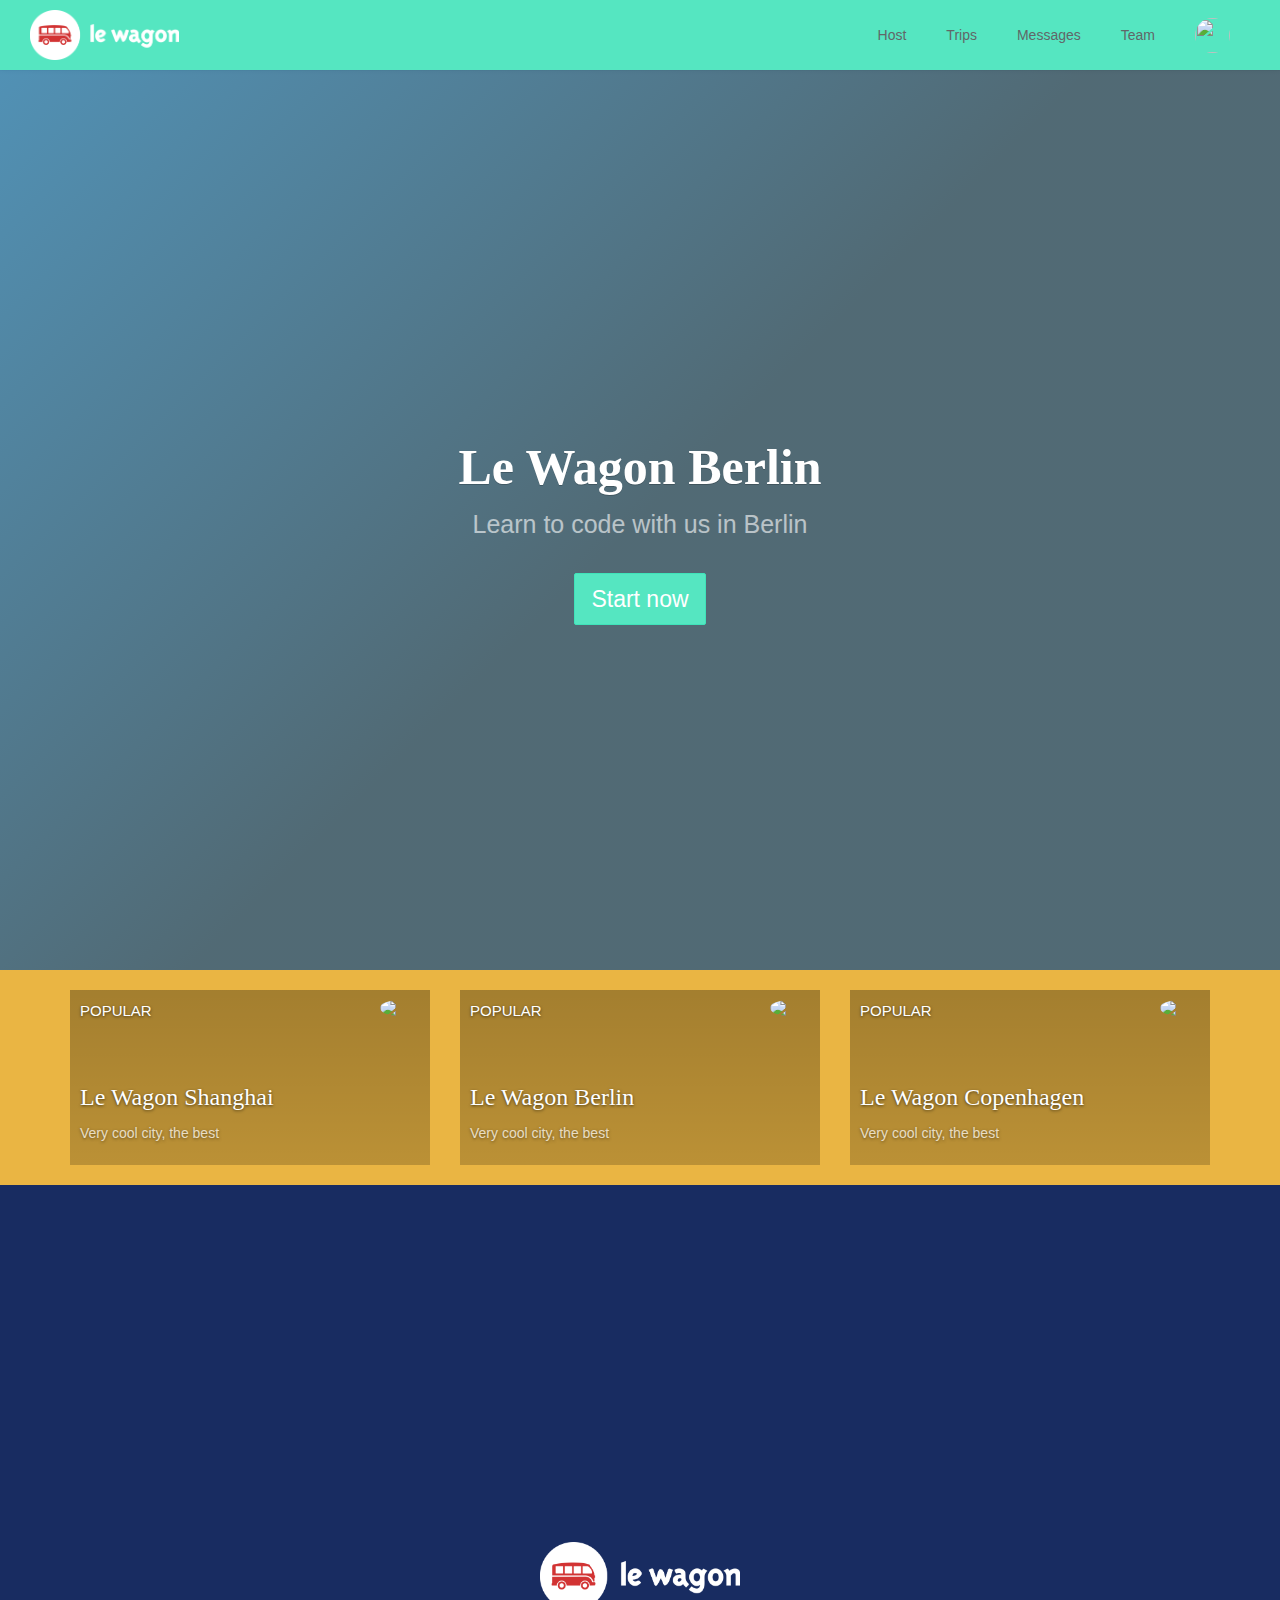
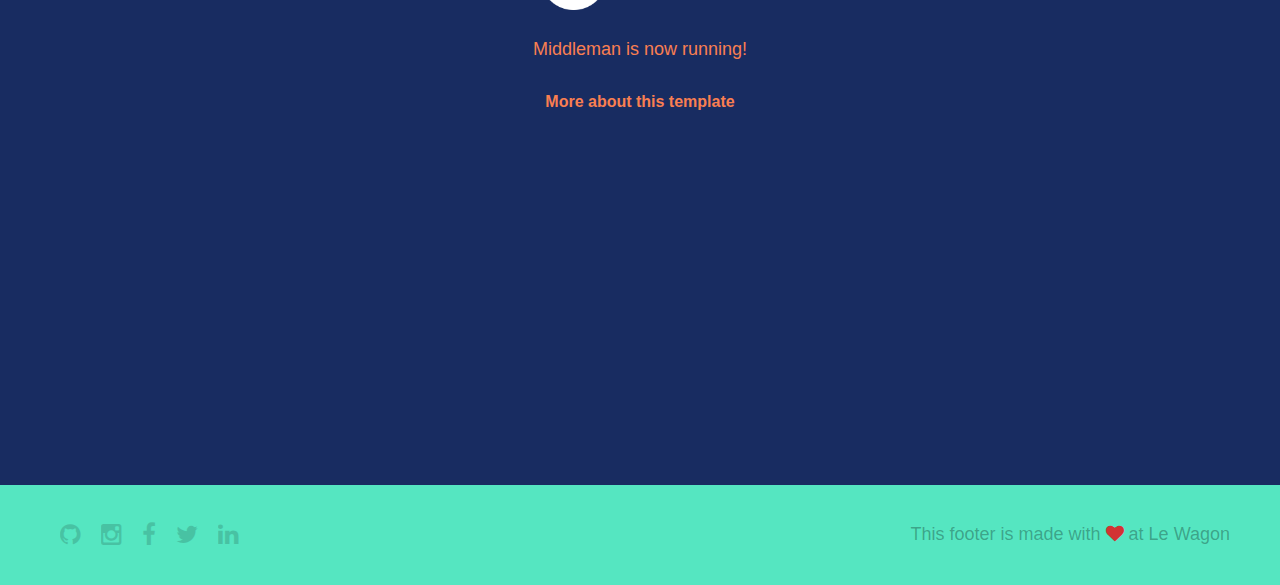
==== commit bc878d6d: "Automated commit at 2018-07-30 10:07:49 UTC by middleman-deploy 2.0.0-alpha" ====
--- a/index.html
+++ b/index.html
@@ -7,12 +7,103 @@
           content="width=device-width, initial-scale=1, shrink-to-fit=no">
     <!-- Use the title from a page's frontmatter if it has one -->
     <title>Le Wagon - Middleman</title>
-    <link href="stylesheets/application-3c48b980.css" rel="stylesheet" />
+    <link href="stylesheets/application-f55b4a1f.css" rel="stylesheet" />
     <script src="javascripts/application-93de88c9.js"></script>
     <link href="images/favicon-f15af148.png" rel="icon" type="image/png" />
   </head>
   <body>
-    <div id="home">
+    <div class="navbar-wagon">
+  <!-- Logo -->
+  <a href="/" class="navbar-wagon-brand">
+    <img src="images/logo-acc9c0ec.png" id="logo" alt="Logo" />
+  </a>
+
+  <!-- Right Navigation -->
+  <div class="navbar-wagon-right hidden-xs hidden-sm">
+
+    <a href="" class="navbar-wagon-item navbar-wagon-link">Host</a>
+    <a href="" class="navbar-wagon-item navbar-wagon-link">Trips</a>
+    <a href="" class="navbar-wagon-item navbar-wagon-link">Messages</a>
+    <a href="team.html" class="navbar-wagon-item navbar-wagon-link">Team</a>
+
+    <!-- Profile picture with dropdown list -->
+    <div class="navbar-wagon-item">
+      <div class="dropdown">
+        <img src="https://kitt.lewagon.com/placeholder/users/ssaunier" class="avatar dropdown-toggle" id="navbar-wagon-menu" data-toggle="dropdown">
+        <ul class="dropdown-menu dropdown-menu-right navbar-wagon-dropdown-menu">
+          <li><a href="#">Profile</a></li>
+          <li><a href="#">Dashboard</a></li>
+          <li><a href="#">Log Out</a></li>
+        </ul>
+      </div>
+    </div>
+  </div>
+
+  <!-- Dropdown appearing on mobile only -->
+  <div class="navbar-wagon-item hidden-md hidden-lg">
+    <div class="dropdown">
+      <i class="fa fa-bars dropdown-toggle" data-toggle="dropdown"></i>
+      <ul class="dropdown-menu dropdown-menu-right navbar-wagon-dropdown-menu">
+        <li><a href="#">Host</a></li>
+        <li><a href="#">Trips</a></li>
+        <li><a href="#">Messagese</a></li>
+      </ul>
+    </div>
+  </div>
+</div>
+
+    <div class="banner" style="background-image: linear-gradient(-225deg, rgba(0,101,168,0.6) 0%, rgba(0,36,61,0.6) 50%), url(https://kitt.lewagon.com/placeholder/cities/berlin);">
+  <div class="banner-content">
+    <h1>Le Wagon Berlin</h1>
+    <p>Learn to code with us in Berlin</p>
+    <a class="btn btn-primary btn-lg">Start now</a>
+  </div>
+</div>
+
+
+<div id="card-grid">
+  <div class="container">
+  <div class="row">
+    <div class="col-xs-12 col-sm-4">
+      <div class="card" style="background-image: linear-gradient(rgba(0,0,0,0.3), rgba(0,0,0,0.2)), url('https://kitt.lewagon.com/placeholder/cities/shanghai');">
+        <div class="card-category">Popular</div>
+        <div class="card-description">
+          <h2>Le Wagon Shanghai</h2>
+          <p>Very cool city, the best</p>
+        </div>
+        <img class="card-user" src="https://kitt.lewagon.com/placeholder/users/tgenaitay">
+        <a class="card-link" href="#" ></a>
+      </div>
+    </div>
+    <div class="col-xs-12 col-sm-4">
+      <div class="card" style="background-image: linear-gradient(rgba(0,0,0,0.3), rgba(0,0,0,0.2)), url('https://kitt.lewagon.com/placeholder/cities/berlin');">
+        <div class="card-category">Popular</div>
+        <div class="card-description">
+          <h2>Le Wagon Berlin</h2>
+          <p>Very cool city, the best</p>
+        </div>
+        <img class="card-user" src="https://kitt.lewagon.com/placeholder/users/tgenaitay">
+        <a class="card-link" href="#" ></a>
+      </div>
+    </div>
+    <div class="col-xs-12 col-sm-4">
+      <div class="card" style="background-image: linear-gradient(rgba(0,0,0,0.3), rgba(0,0,0,0.2)), url('https://kitt.lewagon.com/placeholder/cities/copenhagen');">
+        <div class="card-category">Popular</div>
+        <div class="card-description">
+          <h2>Le Wagon Copenhagen</h2>
+          <p>Very cool city, the best</p>
+        </div>
+        <img class="card-user" src="https://kitt.lewagon.com/placeholder/users/tgenaitay">
+        <a class="card-link" href="#" ></a>
+      </div>
+    </div>
+  </div>
+</div>
+
+</div>
+
+
+<div id="home">
   <div class="home-content">
     <img src="images/logo-acc9c0ec.png" width="200" alt="Logo" />
     <p>
@@ -24,5 +115,18 @@
   </div>
 </div>
 
+    <div class="footer">
+  <div class="footer-links">
+    <a href="#"><i class="fa fa-github"></i></a>
+    <a href="#"><i class="fa fa-instagram"></i></a>
+    <a href="#"><i class="fa fa-facebook"></i></a>
+    <a href="#"><i class="fa fa-twitter"></i></a>
+    <a href="#"><i class="fa fa-linkedin"></i></a>
+  </div>
+  <div class="footer-copyright">
+    This footer is made with <i class="fa fa-heart"></i> at Le Wagon
+  </div>
+</div>
+
   </body>
 </html>
--- a/stylesheets/application-f55b4a1f.css
+++ b/stylesheets/application-f55b4a1f.css
@@ -0,0 +1,8 @@
+@import url("https://fonts.googleapis.com/css?family=Josefin+Sans:300,400,600|Josefin+Slab:400,700" rel="stylesheet");/*!
+ * Bootstrap v3.3.7 (http://getbootstrap.com)
+ * Copyright 2011-2016 Twitter, Inc.
+ * Licensed under MIT (https://github.com/twbs/bootstrap/blob/master/LICENSE)
+ *//*! normalize.css v3.0.3 | MIT License | github.com/necolas/normalize.css */html{font-family:sans-serif;-ms-text-size-adjust:100%;-webkit-text-size-adjust:100%}body{margin:0}article,aside,details,figcaption,figure,footer,header,hgroup,main,menu,nav,section,summary{display:block}audio,canvas,progress,video{display:inline-block;vertical-align:baseline}audio:not([controls]){display:none;height:0}[hidden],template{display:none}a{background-color:transparent}a:active,a:hover{outline:0}abbr[title]{border-bottom:1px dotted}b,strong{font-weight:bold}dfn{font-style:italic}h1{font-size:2em;margin:0.67em 0}mark{background:#ff0;color:#000}small{font-size:80%}sub,sup{font-size:75%;line-height:0;position:relative;vertical-align:baseline}sup{top:-0.5em}sub{bottom:-0.25em}img{border:0}svg:not(:root){overflow:hidden}figure{margin:1em 40px}hr{-webkit-box-sizing:content-box;box-sizing:content-box;height:0}pre{overflow:auto}code,kbd,pre,samp{font-family:monospace, monospace;font-size:1em}button,input,optgroup,select,textarea{color:inherit;font:inherit;margin:0}button{overflow:visible}button,select{text-transform:none}button,html input[type="button"],input[type="reset"],input[type="submit"]{-webkit-appearance:button;cursor:pointer}button[disabled],html input[disabled]{cursor:default}button::-moz-focus-inner,input::-moz-focus-inner{border:0;padding:0}input{line-height:normal}input[type="checkbox"],input[type="radio"]{-webkit-box-sizing:border-box;box-sizing:border-box;padding:0}input[type="number"]::-webkit-inner-spin-button,input[type="number"]::-webkit-outer-spin-button{height:auto}input[type="search"]{-webkit-appearance:textfield;-webkit-box-sizing:content-box;box-sizing:content-box}input[type="search"]::-webkit-search-cancel-button,input[type="search"]::-webkit-search-decoration{-webkit-appearance:none}fieldset{border:1px solid #c0c0c0;margin:0 2px;padding:0.35em 0.625em 0.75em}legend{border:0;padding:0}textarea{overflow:auto}optgroup{font-weight:bold}table{border-collapse:collapse;border-spacing:0}td,th{padding:0}/*! Source: https://github.com/h5bp/html5-boilerplate/blob/master/src/css/main.css */@media print{*,*:before,*:after{background:transparent !important;color:#000 !important;-webkit-box-shadow:none !important;box-shadow:none !important;text-shadow:none !important}a,a:visited{text-decoration:underline}a[href]:after{content:" (" attr(href) ")"}abbr[title]:after{content:" (" attr(title) ")"}a[href^="#"]:after,a[href^="javascript:"]:after{content:""}pre,blockquote{border:1px solid #999;page-break-inside:avoid}thead{display:table-header-group}tr,img{page-break-inside:avoid}img{max-width:100% !important}p,h2,h3{orphans:3;widows:3}h2,h3{page-break-after:avoid}.navbar{display:none}.btn>.caret,.dropup>.btn>.caret{border-top-color:#000 !important}.label{border:1px solid #000}.table{border-collapse:collapse !important}.table td,.table th{background-color:#fff !important}.table-bordered th,.table-bordered td{border:1px solid #ddd !important}}@font-face{font-family:'Glyphicons Halflings';src:url("../assets/bootstrap/glyphicons-halflings-regular-86b6f62b.eot");src:url("../assets/bootstrap/glyphicons-halflings-regular-86b6f62b.eot?#iefix") format("embedded-opentype"),url("../assets/bootstrap/glyphicons-halflings-regular-ca35b697.woff2") format("woff2"),url("../assets/bootstrap/glyphicons-halflings-regular-278e49a8.woff") format("woff"),url("../assets/bootstrap/glyphicons-halflings-regular-44bc1850.ttf") format("truetype"),url("../assets/bootstrap/glyphicons-halflings-regular-de51a849.svg#glyphicons_halflingsregular") format("svg")}.glyphicon{position:relative;top:1px;display:inline-block;font-family:'Glyphicons Halflings';font-style:normal;font-weight:normal;line-height:1;-webkit-font-smoothing:antialiased;-moz-osx-font-smoothing:grayscale}.glyphicon-asterisk:before{content:"\002a"}.glyphicon-plus:before{content:"\002b"}.glyphicon-euro:before,.glyphicon-eur:before{content:"\20ac"}.glyphicon-minus:before{content:"\2212"}.glyphicon-cloud:before{content:"\2601"}.glyphicon-envelope:before{content:"\2709"}.glyphicon-pencil:before{content:"\270f"}.glyphicon-glass:before{content:"\e001"}.glyphicon-music:before{content:"\e002"}.glyphicon-search:before{content:"\e003"}.glyphicon-heart:before{content:"\e005"}.glyphicon-star:before{content:"\e006"}.glyphicon-star-empty:before{content:"\e007"}.glyphicon-user:before{content:"\e008"}.glyphicon-film:before{content:"\e009"}.glyphicon-th-large:before{content:"\e010"}.glyphicon-th:before{content:"\e011"}.glyphicon-th-list:before{content:"\e012"}.glyphicon-ok:before{content:"\e013"}.glyphicon-remove:before{content:"\e014"}.glyphicon-zoom-in:before{content:"\e015"}.glyphicon-zoom-out:before{content:"\e016"}.glyphicon-off:before{content:"\e017"}.glyphicon-signal:before{content:"\e018"}.glyphicon-cog:before{content:"\e019"}.glyphicon-trash:before{content:"\e020"}.glyphicon-home:before{content:"\e021"}.glyphicon-file:before{content:"\e022"}.glyphicon-time:before{content:"\e023"}.glyphicon-road:before{content:"\e024"}.glyphicon-download-alt:before{content:"\e025"}.glyphicon-download:before{content:"\e026"}.glyphicon-upload:before{content:"\e027"}.glyphicon-inbox:before{content:"\e028"}.glyphicon-play-circle:before{content:"\e029"}.glyphicon-repeat:before{content:"\e030"}.glyphicon-refresh:before{content:"\e031"}.glyphicon-list-alt:before{content:"\e032"}.glyphicon-lock:before{content:"\e033"}.glyphicon-flag:before{content:"\e034"}.glyphicon-headphones:before{content:"\e035"}.glyphicon-volume-off:before{content:"\e036"}.glyphicon-volume-down:before{content:"\e037"}.glyphicon-volume-up:before{content:"\e038"}.glyphicon-qrcode:before{content:"\e039"}.glyphicon-barcode:before{content:"\e040"}.glyphicon-tag:before{content:"\e041"}.glyphicon-tags:before{content:"\e042"}.glyphicon-book:before{content:"\e043"}.glyphicon-bookmark:before{content:"\e044"}.glyphicon-print:before{content:"\e045"}.glyphicon-camera:before{content:"\e046"}.glyphicon-font:before{content:"\e047"}.glyphicon-bold:before{content:"\e048"}.glyphicon-italic:before{content:"\e049"}.glyphicon-text-height:before{content:"\e050"}.glyphicon-text-width:before{content:"\e051"}.glyphicon-align-left:before{content:"\e052"}.glyphicon-align-center:before{content:"\e053"}.glyphicon-align-right:before{content:"\e054"}.glyphicon-align-justify:before{content:"\e055"}.glyphicon-list:before{content:"\e056"}.glyphicon-indent-left:before{content:"\e057"}.glyphicon-indent-right:before{content:"\e058"}.glyphicon-facetime-video:before{content:"\e059"}.glyphicon-picture:before{content:"\e060"}.glyphicon-map-marker:before{content:"\e062"}.glyphicon-adjust:before{content:"\e063"}.glyphicon-tint:before{content:"\e064"}.glyphicon-edit:before{content:"\e065"}.glyphicon-share:before{content:"\e066"}.glyphicon-check:before{content:"\e067"}.glyphicon-move:before{content:"\e068"}.glyphicon-step-backward:before{content:"\e069"}.glyphicon-fast-backward:before{content:"\e070"}.glyphicon-backward:before{content:"\e071"}.glyphicon-play:before{content:"\e072"}.glyphicon-pause:before{content:"\e073"}.glyphicon-stop:before{content:"\e074"}.glyphicon-forward:before{content:"\e075"}.glyphicon-fast-forward:before{content:"\e076"}.glyphicon-step-forward:before{content:"\e077"}.glyphicon-eject:before{content:"\e078"}.glyphicon-chevron-left:before{content:"\e079"}.glyphicon-chevron-right:before{content:"\e080"}.glyphicon-plus-sign:before{content:"\e081"}.glyphicon-minus-sign:before{content:"\e082"}.glyphicon-remove-sign:before{content:"\e083"}.glyphicon-ok-sign:before{content:"\e084"}.glyphicon-question-sign:before{content:"\e085"}.glyphicon-info-sign:before{content:"\e086"}.glyphicon-screenshot:before{content:"\e087"}.glyphicon-remove-circle:before{content:"\e088"}.glyphicon-ok-circle:before{content:"\e089"}.glyphicon-ban-circle:before{content:"\e090"}.glyphicon-arrow-left:before{content:"\e091"}.glyphicon-arrow-right:before{content:"\e092"}.glyphicon-arrow-up:before{content:"\e093"}.glyphicon-arrow-down:before{content:"\e094"}.glyphicon-share-alt:before{content:"\e095"}.glyphicon-resize-full:before{content:"\e096"}.glyphicon-resize-small:before{content:"\e097"}.glyphicon-exclamation-sign:before{content:"\e101"}.glyphicon-gift:before{content:"\e102"}.glyphicon-leaf:before{content:"\e103"}.glyphicon-fire:before{content:"\e104"}.glyphicon-eye-open:before{content:"\e105"}.glyphicon-eye-close:before{content:"\e106"}.glyphicon-warning-sign:before{content:"\e107"}.glyphicon-plane:before{content:"\e108"}.glyphicon-calendar:before{content:"\e109"}.glyphicon-random:before{content:"\e110"}.glyphicon-comment:before{content:"\e111"}.glyphicon-magnet:before{content:"\e112"}.glyphicon-chevron-up:before{content:"\e113"}.glyphicon-chevron-down:before{content:"\e114"}.glyphicon-retweet:before{content:"\e115"}.glyphicon-shopping-cart:before{content:"\e116"}.glyphicon-folder-close:before{content:"\e117"}.glyphicon-folder-open:before{content:"\e118"}.glyphicon-resize-vertical:before{content:"\e119"}.glyphicon-resize-horizontal:before{content:"\e120"}.glyphicon-hdd:before{content:"\e121"}.glyphicon-bullhorn:before{content:"\e122"}.glyphicon-bell:before{content:"\e123"}.glyphicon-certificate:before{content:"\e124"}.glyphicon-thumbs-up:before{content:"\e125"}.glyphicon-thumbs-down:before{content:"\e126"}.glyphicon-hand-right:before{content:"\e127"}.glyphicon-hand-left:before{content:"\e128"}.glyphicon-hand-up:before{content:"\e129"}.glyphicon-hand-down:before{content:"\e130"}.glyphicon-circle-arrow-right:before{content:"\e131"}.glyphicon-circle-arrow-left:before{content:"\e132"}.glyphicon-circle-arrow-up:before{content:"\e133"}.glyphicon-circle-arrow-down:before{content:"\e134"}.glyphicon-globe:before{content:"\e135"}.glyphicon-wrench:before{content:"\e136"}.glyphicon-tasks:before{content:"\e137"}.glyphicon-filter:before{content:"\e138"}.glyphicon-briefcase:before{content:"\e139"}.glyphicon-fullscreen:before{content:"\e140"}.glyphicon-dashboard:before{content:"\e141"}.glyphicon-paperclip:before{content:"\e142"}.glyphicon-heart-empty:before{content:"\e143"}.glyphicon-link:before{content:"\e144"}.glyphicon-phone:before{content:"\e145"}.glyphicon-pushpin:before{content:"\e146"}.glyphicon-usd:before{content:"\e148"}.glyphicon-gbp:before{content:"\e149"}.glyphicon-sort:before{content:"\e150"}.glyphicon-sort-by-alphabet:before{content:"\e151"}.glyphicon-sort-by-alphabet-alt:before{content:"\e152"}.glyphicon-sort-by-order:before{content:"\e153"}.glyphicon-sort-by-order-alt:before{content:"\e154"}.glyphicon-sort-by-attributes:before{content:"\e155"}.glyphicon-sort-by-attributes-alt:before{content:"\e156"}.glyphicon-unchecked:before{content:"\e157"}.glyphicon-expand:before{content:"\e158"}.glyphicon-collapse-down:before{content:"\e159"}.glyphicon-collapse-up:before{content:"\e160"}.glyphicon-log-in:before{content:"\e161"}.glyphicon-flash:before{content:"\e162"}.glyphicon-log-out:before{content:"\e163"}.glyphicon-new-window:before{content:"\e164"}.glyphicon-record:before{content:"\e165"}.glyphicon-save:before{content:"\e166"}.glyphicon-open:before{content:"\e167"}.glyphicon-saved:before{content:"\e168"}.glyphicon-import:before{content:"\e169"}.glyphicon-export:before{content:"\e170"}.glyphicon-send:before{content:"\e171"}.glyphicon-floppy-disk:before{content:"\e172"}.glyphicon-floppy-saved:before{content:"\e173"}.glyphicon-floppy-remove:before{content:"\e174"}.glyphicon-floppy-save:before{content:"\e175"}.glyphicon-floppy-open:before{content:"\e176"}.glyphicon-credit-card:before{content:"\e177"}.glyphicon-transfer:before{content:"\e178"}.glyphicon-cutlery:before{content:"\e179"}.glyphicon-header:before{content:"\e180"}.glyphicon-compressed:before{content:"\e181"}.glyphicon-earphone:before{content:"\e182"}.glyphicon-phone-alt:before{content:"\e183"}.glyphicon-tower:before{content:"\e184"}.glyphicon-stats:before{content:"\e185"}.glyphicon-sd-video:before{content:"\e186"}.glyphicon-hd-video:before{content:"\e187"}.glyphicon-subtitles:before{content:"\e188"}.glyphicon-sound-stereo:before{content:"\e189"}.glyphicon-sound-dolby:before{content:"\e190"}.glyphicon-sound-5-1:before{content:"\e191"}.glyphicon-sound-6-1:before{content:"\e192"}.glyphicon-sound-7-1:before{content:"\e193"}.glyphicon-copyright-mark:before{content:"\e194"}.glyphicon-registration-mark:before{content:"\e195"}.glyphicon-cloud-download:before{content:"\e197"}.glyphicon-cloud-upload:before{content:"\e198"}.glyphicon-tree-conifer:before{content:"\e199"}.glyphicon-tree-deciduous:before{content:"\e200"}.glyphicon-cd:before{content:"\e201"}.glyphicon-save-file:before{content:"\e202"}.glyphicon-open-file:before{content:"\e203"}.glyphicon-level-up:before{content:"\e204"}.glyphicon-copy:before{content:"\e205"}.glyphicon-paste:before{content:"\e206"}.glyphicon-alert:before{content:"\e209"}.glyphicon-equalizer:before{content:"\e210"}.glyphicon-king:before{content:"\e211"}.glyphicon-queen:before{content:"\e212"}.glyphicon-pawn:before{content:"\e213"}.glyphicon-bishop:before{content:"\e214"}.glyphicon-knight:before{content:"\e215"}.glyphicon-baby-formula:before{content:"\e216"}.glyphicon-tent:before{content:"\26fa"}.glyphicon-blackboard:before{content:"\e218"}.glyphicon-bed:before{content:"\e219"}.glyphicon-apple:before{content:"\f8ff"}.glyphicon-erase:before{content:"\e221"}.glyphicon-hourglass:before{content:"\231b"}.glyphicon-lamp:before{content:"\e223"}.glyphicon-duplicate:before{content:"\e224"}.glyphicon-piggy-bank:before{content:"\e225"}.glyphicon-scissors:before{content:"\e226"}.glyphicon-bitcoin:before{content:"\e227"}.glyphicon-btc:before{content:"\e227"}.glyphicon-xbt:before{content:"\e227"}.glyphicon-yen:before{content:"\00a5"}.glyphicon-jpy:before{content:"\00a5"}.glyphicon-ruble:before{content:"\20bd"}.glyphicon-rub:before{content:"\20bd"}.glyphicon-scale:before{content:"\e230"}.glyphicon-ice-lolly:before{content:"\e231"}.glyphicon-ice-lolly-tasted:before{content:"\e232"}.glyphicon-education:before{content:"\e233"}.glyphicon-option-horizontal:before{content:"\e234"}.glyphicon-option-vertical:before{content:"\e235"}.glyphicon-menu-hamburger:before{content:"\e236"}.glyphicon-modal-window:before{content:"\e237"}.glyphicon-oil:before{content:"\e238"}.glyphicon-grain:before{content:"\e239"}.glyphicon-sunglasses:before{content:"\e240"}.glyphicon-text-size:before{content:"\e241"}.glyphicon-text-color:before{content:"\e242"}.glyphicon-text-background:before{content:"\e243"}.glyphicon-object-align-top:before{content:"\e244"}.glyphicon-object-align-bottom:before{content:"\e245"}.glyphicon-object-align-horizontal:before{content:"\e246"}.glyphicon-object-align-left:before{content:"\e247"}.glyphicon-object-align-vertical:before{content:"\e248"}.glyphicon-object-align-right:before{content:"\e249"}.glyphicon-triangle-right:before{content:"\e250"}.glyphicon-triangle-left:before{content:"\e251"}.glyphicon-triangle-bottom:before{content:"\e252"}.glyphicon-triangle-top:before{content:"\e253"}.glyphicon-console:before{content:"\e254"}.glyphicon-superscript:before{content:"\e255"}.glyphicon-subscript:before{content:"\e256"}.glyphicon-menu-left:before{content:"\e257"}.glyphicon-menu-right:before{content:"\e258"}.glyphicon-menu-down:before{content:"\e259"}.glyphicon-menu-up:before{content:"\e260"}*{-webkit-box-sizing:border-box;box-sizing:border-box}*:before,*:after{-webkit-box-sizing:border-box;box-sizing:border-box}html{font-size:10px;-webkit-tap-highlight-color:transparent}body{font-family:"Josefin Sans", sans-serif;font-size:18px;line-height:1.42857143;color:#536d86;background-color:#CAD3C8}input,button,select,textarea{font-family:inherit;font-size:inherit;line-height:inherit}a{color:#55E6C1;text-decoration:none}a:hover,a:focus{color:#1fd0a3;text-decoration:underline}a:focus{outline:5px auto -webkit-focus-ring-color;outline-offset:-2px}figure{margin:0}img{vertical-align:middle}.img-responsive{display:block;max-width:100%;height:auto}.img-rounded{border-radius:2px}.img-thumbnail{padding:4px;line-height:1.42857143;background-color:#CAD3C8;border:1px solid #ddd;border-radius:2px;-webkit-transition:all 0.2s ease-in-out;transition:all 0.2s ease-in-out;display:inline-block;max-width:100%;height:auto}.img-circle{border-radius:50%}hr{margin-top:25px;margin-bottom:25px;border:0;border-top:1px solid white}.sr-only{position:absolute;width:1px;height:1px;margin:-1px;padding:0;overflow:hidden;clip:rect(0, 0, 0, 0);border:0}.sr-only-focusable:active,.sr-only-focusable:focus{position:static;width:auto;height:auto;margin:0;overflow:visible;clip:auto}[role="button"]{cursor:pointer}h1,h2,h3,h4,h5,h6,.h1,.h2,.h3,.h4,.h5,.h6{font-family:"Josefin Slab", serif;font-weight:500;line-height:1.1;color:inherit}h1 small,h1 .small,h2 small,h2 .small,h3 small,h3 .small,h4 small,h4 .small,h5 small,h5 .small,h6 small,h6 .small,.h1 small,.h1 .small,.h2 small,.h2 .small,.h3 small,.h3 .small,.h4 small,.h4 .small,.h5 small,.h5 .small,.h6 small,.h6 .small{font-weight:normal;line-height:1;color:#9eb1c3}h1,.h1,h2,.h2,h3,.h3{margin-top:25px;margin-bottom:12.5px}h1 small,h1 .small,.h1 small,.h1 .small,h2 small,h2 .small,.h2 small,.h2 .small,h3 small,h3 .small,.h3 small,.h3 .small{font-size:65%}h4,.h4,h5,.h5,h6,.h6{margin-top:12.5px;margin-bottom:12.5px}h4 small,h4 .small,.h4 small,.h4 .small,h5 small,h5 .small,.h5 small,.h5 .small,h6 small,h6 .small,.h6 small,.h6 .small{font-size:75%}h1,.h1{font-size:46px}h2,.h2{font-size:38px}h3,.h3{font-size:31px}h4,.h4{font-size:23px}h5,.h5{font-size:18px}h6,.h6{font-size:16px}p{margin:0 0 12.5px}.lead{margin-bottom:25px;font-size:20px;font-weight:300;line-height:1.4}@media (min-width: 768px){.lead{font-size:27px}}small,.small{font-size:88%}mark,.mark{background-color:#fcf8e3;padding:.2em}.text-left{text-align:left}.text-right{text-align:right}.text-center{text-align:center}.text-justify{text-align:justify}.text-nowrap{white-space:nowrap}.text-lowercase{text-transform:lowercase}.text-uppercase,.initialism{text-transform:uppercase}.text-capitalize{text-transform:capitalize}.text-muted{color:#9eb1c3}.text-primary{color:#55E6C1}a.text-primary:hover,a.text-primary:focus{color:#29dfb1}.text-success{color:#3c763d}a.text-success:hover,a.text-success:focus{color:#2b542c}.text-info{color:#31708f}a.text-info:hover,a.text-info:focus{color:#245269}.text-warning{color:#8a6d3b}a.text-warning:hover,a.text-warning:focus{color:#66512c}.text-danger{color:#a94442}a.text-danger:hover,a.text-danger:focus{color:#843534}.bg-primary{color:#fff}.bg-primary{background-color:#55E6C1}a.bg-primary:hover,a.bg-primary:focus{background-color:#29dfb1}.bg-success{background-color:#dff0d8}a.bg-success:hover,a.bg-success:focus{background-color:#c1e2b3}.bg-info{background-color:#d9edf7}a.bg-info:hover,a.bg-info:focus{background-color:#afd9ee}.bg-warning{background-color:#fcf8e3}a.bg-warning:hover,a.bg-warning:focus{background-color:#f7ecb5}.bg-danger{background-color:#f2dede}a.bg-danger:hover,a.bg-danger:focus{background-color:#e4b9b9}.page-header{padding-bottom:11.5px;margin:50px 0 25px;border-bottom:1px solid white}ul,ol{margin-top:0;margin-bottom:12.5px}ul ul,ul ol,ol ul,ol ol{margin-bottom:0}.list-unstyled{padding-left:0;list-style:none}.list-inline{padding-left:0;list-style:none;margin-left:-5px}.list-inline>li{display:inline-block;padding-left:5px;padding-right:5px}dl{margin-top:0;margin-bottom:25px}dt,dd{line-height:1.42857143}dt{font-weight:bold}dd{margin-left:0}.dl-horizontal dd:before,.dl-horizontal dd:after{content:" ";display:table}.dl-horizontal dd:after{clear:both}@media (min-width: 768px){.dl-horizontal dt{float:left;width:160px;clear:left;text-align:right;overflow:hidden;text-overflow:ellipsis;white-space:nowrap}.dl-horizontal dd{margin-left:180px}}abbr[title],abbr[data-original-title]{cursor:help;border-bottom:1px dotted #9eb1c3}.initialism{font-size:90%}blockquote{padding:12.5px 25px;margin:0 0 25px;font-size:22.5px;border-left:5px solid white}blockquote p:last-child,blockquote ul:last-child,blockquote ol:last-child{margin-bottom:0}blockquote footer,blockquote small,blockquote .small{display:block;font-size:80%;line-height:1.42857143;color:#9eb1c3}blockquote footer:before,blockquote small:before,blockquote .small:before{content:'\2014 \00A0'}.blockquote-reverse,blockquote.pull-right{padding-right:15px;padding-left:0;border-right:5px solid white;border-left:0;text-align:right}.blockquote-reverse footer:before,.blockquote-reverse small:before,.blockquote-reverse .small:before,blockquote.pull-right footer:before,blockquote.pull-right small:before,blockquote.pull-right .small:before{content:''}.blockquote-reverse footer:after,.blockquote-reverse small:after,.blockquote-reverse .small:after,blockquote.pull-right footer:after,blockquote.pull-right small:after,blockquote.pull-right .small:after{content:'\00A0 \2014'}address{margin-bottom:25px;font-style:normal;line-height:1.42857143}code,kbd,pre,samp{font-family:Menlo, Monaco, Consolas, "Courier New", monospace}code{padding:2px 4px;font-size:90%;color:#c7254e;background-color:#f9f2f4;border-radius:2px}kbd{padding:2px 4px;font-size:90%;color:#fff;background-color:#333;border-radius:2px;-webkit-box-shadow:inset 0 -1px 0 rgba(0,0,0,0.25);box-shadow:inset 0 -1px 0 rgba(0,0,0,0.25)}kbd kbd{padding:0;font-size:100%;font-weight:bold;-webkit-box-shadow:none;box-shadow:none}pre{display:block;padding:12px;margin:0 0 12.5px;font-size:17px;line-height:1.42857143;word-break:break-all;word-wrap:break-word;color:#536d86;background-color:#f5f5f5;border:1px solid #ccc;border-radius:2px}pre code{padding:0;font-size:inherit;color:inherit;white-space:pre-wrap;background-color:transparent;border-radius:0}.pre-scrollable{max-height:340px;overflow-y:scroll}.container{margin-right:auto;margin-left:auto;padding-left:15px;padding-right:15px}.container:before,.container:after{content:" ";display:table}.container:after{clear:both}@media (min-width: 768px){.container{width:750px}}@media (min-width: 992px){.container{width:970px}}@media (min-width: 1200px){.container{width:1170px}}.container-fluid{margin-right:auto;margin-left:auto;padding-left:15px;padding-right:15px}.container-fluid:before,.container-fluid:after{content:" ";display:table}.container-fluid:after{clear:both}.row{margin-left:-15px;margin-right:-15px}.row:before,.row:after{content:" ";display:table}.row:after{clear:both}.col-xs-1,.col-sm-1,.col-md-1,.col-lg-1,.col-xs-2,.col-sm-2,.col-md-2,.col-lg-2,.col-xs-3,.col-sm-3,.col-md-3,.col-lg-3,.col-xs-4,.col-sm-4,.col-md-4,.col-lg-4,.col-xs-5,.col-sm-5,.col-md-5,.col-lg-5,.col-xs-6,.col-sm-6,.col-md-6,.col-lg-6,.col-xs-7,.col-sm-7,.col-md-7,.col-lg-7,.col-xs-8,.col-sm-8,.col-md-8,.col-lg-8,.col-xs-9,.col-sm-9,.col-md-9,.col-lg-9,.col-xs-10,.col-sm-10,.col-md-10,.col-lg-10,.col-xs-11,.col-sm-11,.col-md-11,.col-lg-11,.col-xs-12,.col-sm-12,.col-md-12,.col-lg-12{position:relative;min-height:1px;padding-left:15px;padding-right:15px}.col-xs-1,.col-xs-2,.col-xs-3,.col-xs-4,.col-xs-5,.col-xs-6,.col-xs-7,.col-xs-8,.col-xs-9,.col-xs-10,.col-xs-11,.col-xs-12{float:left}.col-xs-1{width:8.33333333%}.col-xs-2{width:16.66666667%}.col-xs-3{width:25%}.col-xs-4{width:33.33333333%}.col-xs-5{width:41.66666667%}.col-xs-6{width:50%}.col-xs-7{width:58.33333333%}.col-xs-8{width:66.66666667%}.col-xs-9{width:75%}.col-xs-10{width:83.33333333%}.col-xs-11{width:91.66666667%}.col-xs-12{width:100%}.col-xs-pull-0{right:auto}.col-xs-pull-1{right:8.33333333%}.col-xs-pull-2{right:16.66666667%}.col-xs-pull-3{right:25%}.col-xs-pull-4{right:33.33333333%}.col-xs-pull-5{right:41.66666667%}.col-xs-pull-6{right:50%}.col-xs-pull-7{right:58.33333333%}.col-xs-pull-8{right:66.66666667%}.col-xs-pull-9{right:75%}.col-xs-pull-10{right:83.33333333%}.col-xs-pull-11{right:91.66666667%}.col-xs-pull-12{right:100%}.col-xs-push-0{left:auto}.col-xs-push-1{left:8.33333333%}.col-xs-push-2{left:16.66666667%}.col-xs-push-3{left:25%}.col-xs-push-4{left:33.33333333%}.col-xs-push-5{left:41.66666667%}.col-xs-push-6{left:50%}.col-xs-push-7{left:58.33333333%}.col-xs-push-8{left:66.66666667%}.col-xs-push-9{left:75%}.col-xs-push-10{left:83.33333333%}.col-xs-push-11{left:91.66666667%}.col-xs-push-12{left:100%}.col-xs-offset-0{margin-left:0%}.col-xs-offset-1{margin-left:8.33333333%}.col-xs-offset-2{margin-left:16.66666667%}.col-xs-offset-3{margin-left:25%}.col-xs-offset-4{margin-left:33.33333333%}.col-xs-offset-5{margin-left:41.66666667%}.col-xs-offset-6{margin-left:50%}.col-xs-offset-7{margin-left:58.33333333%}.col-xs-offset-8{margin-left:66.66666667%}.col-xs-offset-9{margin-left:75%}.col-xs-offset-10{margin-left:83.33333333%}.col-xs-offset-11{margin-left:91.66666667%}.col-xs-offset-12{margin-left:100%}@media (min-width: 768px){.col-sm-1,.col-sm-2,.col-sm-3,.col-sm-4,.col-sm-5,.col-sm-6,.col-sm-7,.col-sm-8,.col-sm-9,.col-sm-10,.col-sm-11,.col-sm-12{float:left}.col-sm-1{width:8.33333333%}.col-sm-2{width:16.66666667%}.col-sm-3{width:25%}.col-sm-4{width:33.33333333%}.col-sm-5{width:41.66666667%}.col-sm-6{width:50%}.col-sm-7{width:58.33333333%}.col-sm-8{width:66.66666667%}.col-sm-9{width:75%}.col-sm-10{width:83.33333333%}.col-sm-11{width:91.66666667%}.col-sm-12{width:100%}.col-sm-pull-0{right:auto}.col-sm-pull-1{right:8.33333333%}.col-sm-pull-2{right:16.66666667%}.col-sm-pull-3{right:25%}.col-sm-pull-4{right:33.33333333%}.col-sm-pull-5{right:41.66666667%}.col-sm-pull-6{right:50%}.col-sm-pull-7{right:58.33333333%}.col-sm-pull-8{right:66.66666667%}.col-sm-pull-9{right:75%}.col-sm-pull-10{right:83.33333333%}.col-sm-pull-11{right:91.66666667%}.col-sm-pull-12{right:100%}.col-sm-push-0{left:auto}.col-sm-push-1{left:8.33333333%}.col-sm-push-2{left:16.66666667%}.col-sm-push-3{left:25%}.col-sm-push-4{left:33.33333333%}.col-sm-push-5{left:41.66666667%}.col-sm-push-6{left:50%}.col-sm-push-7{left:58.33333333%}.col-sm-push-8{left:66.66666667%}.col-sm-push-9{left:75%}.col-sm-push-10{left:83.33333333%}.col-sm-push-11{left:91.66666667%}.col-sm-push-12{left:100%}.col-sm-offset-0{margin-left:0%}.col-sm-offset-1{margin-left:8.33333333%}.col-sm-offset-2{margin-left:16.66666667%}.col-sm-offset-3{margin-left:25%}.col-sm-offset-4{margin-left:33.33333333%}.col-sm-offset-5{margin-left:41.66666667%}.col-sm-offset-6{margin-left:50%}.col-sm-offset-7{margin-left:58.33333333%}.col-sm-offset-8{margin-left:66.66666667%}.col-sm-offset-9{margin-left:75%}.col-sm-offset-10{margin-left:83.33333333%}.col-sm-offset-11{margin-left:91.66666667%}.col-sm-offset-12{margin-left:100%}}@media (min-width: 992px){.col-md-1,.col-md-2,.col-md-3,.col-md-4,.col-md-5,.col-md-6,.col-md-7,.col-md-8,.col-md-9,.col-md-10,.col-md-11,.col-md-12{float:left}.col-md-1{width:8.33333333%}.col-md-2{width:16.66666667%}.col-md-3{width:25%}.col-md-4{width:33.33333333%}.col-md-5{width:41.66666667%}.col-md-6{width:50%}.col-md-7{width:58.33333333%}.col-md-8{width:66.66666667%}.col-md-9{width:75%}.col-md-10{width:83.33333333%}.col-md-11{width:91.66666667%}.col-md-12{width:100%}.col-md-pull-0{right:auto}.col-md-pull-1{right:8.33333333%}.col-md-pull-2{right:16.66666667%}.col-md-pull-3{right:25%}.col-md-pull-4{right:33.33333333%}.col-md-pull-5{right:41.66666667%}.col-md-pull-6{right:50%}.col-md-pull-7{right:58.33333333%}.col-md-pull-8{right:66.66666667%}.col-md-pull-9{right:75%}.col-md-pull-10{right:83.33333333%}.col-md-pull-11{right:91.66666667%}.col-md-pull-12{right:100%}.col-md-push-0{left:auto}.col-md-push-1{left:8.33333333%}.col-md-push-2{left:16.66666667%}.col-md-push-3{left:25%}.col-md-push-4{left:33.33333333%}.col-md-push-5{left:41.66666667%}.col-md-push-6{left:50%}.col-md-push-7{left:58.33333333%}.col-md-push-8{left:66.66666667%}.col-md-push-9{left:75%}.col-md-push-10{left:83.33333333%}.col-md-push-11{left:91.66666667%}.col-md-push-12{left:100%}.col-md-offset-0{margin-left:0%}.col-md-offset-1{margin-left:8.33333333%}.col-md-offset-2{margin-left:16.66666667%}.col-md-offset-3{margin-left:25%}.col-md-offset-4{margin-left:33.33333333%}.col-md-offset-5{margin-left:41.66666667%}.col-md-offset-6{margin-left:50%}.col-md-offset-7{margin-left:58.33333333%}.col-md-offset-8{margin-left:66.66666667%}.col-md-offset-9{margin-left:75%}.col-md-offset-10{margin-left:83.33333333%}.col-md-offset-11{margin-left:91.66666667%}.col-md-offset-12{margin-left:100%}}@media (min-width: 1200px){.col-lg-1,.col-lg-2,.col-lg-3,.col-lg-4,.col-lg-5,.col-lg-6,.col-lg-7,.col-lg-8,.col-lg-9,.col-lg-10,.col-lg-11,.col-lg-12{float:left}.col-lg-1{width:8.33333333%}.col-lg-2{width:16.66666667%}.col-lg-3{width:25%}.col-lg-4{width:33.33333333%}.col-lg-5{width:41.66666667%}.col-lg-6{width:50%}.col-lg-7{width:58.33333333%}.col-lg-8{width:66.66666667%}.col-lg-9{width:75%}.col-lg-10{width:83.33333333%}.col-lg-11{width:91.66666667%}.col-lg-12{width:100%}.col-lg-pull-0{right:auto}.col-lg-pull-1{right:8.33333333%}.col-lg-pull-2{right:16.66666667%}.col-lg-pull-3{right:25%}.col-lg-pull-4{right:33.33333333%}.col-lg-pull-5{right:41.66666667%}.col-lg-pull-6{right:50%}.col-lg-pull-7{right:58.33333333%}.col-lg-pull-8{right:66.66666667%}.col-lg-pull-9{right:75%}.col-lg-pull-10{right:83.33333333%}.col-lg-pull-11{right:91.66666667%}.col-lg-pull-12{right:100%}.col-lg-push-0{left:auto}.col-lg-push-1{left:8.33333333%}.col-lg-push-2{left:16.66666667%}.col-lg-push-3{left:25%}.col-lg-push-4{left:33.33333333%}.col-lg-push-5{left:41.66666667%}.col-lg-push-6{left:50%}.col-lg-push-7{left:58.33333333%}.col-lg-push-8{left:66.66666667%}.col-lg-push-9{left:75%}.col-lg-push-10{left:83.33333333%}.col-lg-push-11{left:91.66666667%}.col-lg-push-12{left:100%}.col-lg-offset-0{margin-left:0%}.col-lg-offset-1{margin-left:8.33333333%}.col-lg-offset-2{margin-left:16.66666667%}.col-lg-offset-3{margin-left:25%}.col-lg-offset-4{margin-left:33.33333333%}.col-lg-offset-5{margin-left:41.66666667%}.col-lg-offset-6{margin-left:50%}.col-lg-offset-7{margin-left:58.33333333%}.col-lg-offset-8{margin-left:66.66666667%}.col-lg-offset-9{margin-left:75%}.col-lg-offset-10{margin-left:83.33333333%}.col-lg-offset-11{margin-left:91.66666667%}.col-lg-offset-12{margin-left:100%}}table{background-color:transparent}caption{padding-top:8px;padding-bottom:8px;color:#9eb1c3;text-align:left}th{text-align:left}.table{width:100%;max-width:100%;margin-bottom:25px}.table>thead>tr>th,.table>thead>tr>td,.table>tbody>tr>th,.table>tbody>tr>td,.table>tfoot>tr>th,.table>tfoot>tr>td{padding:8px;line-height:1.42857143;vertical-align:top;border-top:1px solid #ddd}.table>thead>tr>th{vertical-align:bottom;border-bottom:2px solid #ddd}.table>caption+thead>tr:first-child>th,.table>caption+thead>tr:first-child>td,.table>colgroup+thead>tr:first-child>th,.table>colgroup+thead>tr:first-child>td,.table>thead:first-child>tr:first-child>th,.table>thead:first-child>tr:first-child>td{border-top:0}.table>tbody+tbody{border-top:2px solid #ddd}.table .table{background-color:#CAD3C8}.table-condensed>thead>tr>th,.table-condensed>thead>tr>td,.table-condensed>tbody>tr>th,.table-condensed>tbody>tr>td,.table-condensed>tfoot>tr>th,.table-condensed>tfoot>tr>td{padding:5px}.table-bordered{border:1px solid #ddd}.table-bordered>thead>tr>th,.table-bordered>thead>tr>td,.table-bordered>tbody>tr>th,.table-bordered>tbody>tr>td,.table-bordered>tfoot>tr>th,.table-bordered>tfoot>tr>td{border:1px solid #ddd}.table-bordered>thead>tr>th,.table-bordered>thead>tr>td{border-bottom-width:2px}.table-striped>tbody>tr:nth-of-type(odd){background-color:#f9f9f9}.table-hover>tbody>tr:hover{background-color:#f5f5f5}table col[class*="col-"]{position:static;float:none;display:table-column}table td[class*="col-"],table th[class*="col-"]{position:static;float:none;display:table-cell}.table>thead>tr>td.active,.table>thead>tr>th.active,.table>thead>tr.active>td,.table>thead>tr.active>th,.table>tbody>tr>td.active,.table>tbody>tr>th.active,.table>tbody>tr.active>td,.table>tbody>tr.active>th,.table>tfoot>tr>td.active,.table>tfoot>tr>th.active,.table>tfoot>tr.active>td,.table>tfoot>tr.active>th{background-color:#f5f5f5}.table-hover>tbody>tr>td.active:hover,.table-hover>tbody>tr>th.active:hover,.table-hover>tbody>tr.active:hover>td,.table-hover>tbody>tr:hover>.active,.table-hover>tbody>tr.active:hover>th{background-color:#e8e8e8}.table>thead>tr>td.success,.table>thead>tr>th.success,.table>thead>tr.success>td,.table>thead>tr.success>th,.table>tbody>tr>td.success,.table>tbody>tr>th.success,.table>tbody>tr.success>td,.table>tbody>tr.success>th,.table>tfoot>tr>td.success,.table>tfoot>tr>th.success,.table>tfoot>tr.success>td,.table>tfoot>tr.success>th{background-color:#dff0d8}.table-hover>tbody>tr>td.success:hover,.table-hover>tbody>tr>th.success:hover,.table-hover>tbody>tr.success:hover>td,.table-hover>tbody>tr:hover>.success,.table-hover>tbody>tr.success:hover>th{background-color:#d0e9c6}.table>thead>tr>td.info,.table>thead>tr>th.info,.table>thead>tr.info>td,.table>thead>tr.info>th,.table>tbody>tr>td.info,.table>tbody>tr>th.info,.table>tbody>tr.info>td,.table>tbody>tr.info>th,.table>tfoot>tr>td.info,.table>tfoot>tr>th.info,.table>tfoot>tr.info>td,.table>tfoot>tr.info>th{background-color:#d9edf7}.table-hover>tbody>tr>td.info:hover,.table-hover>tbody>tr>th.info:hover,.table-hover>tbody>tr.info:hover>td,.table-hover>tbody>tr:hover>.info,.table-hover>tbody>tr.info:hover>th{background-color:#c4e3f3}.table>thead>tr>td.warning,.table>thead>tr>th.warning,.table>thead>tr.warning>td,.table>thead>tr.warning>th,.table>tbody>tr>td.warning,.table>tbody>tr>th.warning,.table>tbody>tr.warning>td,.table>tbody>tr.warning>th,.table>tfoot>tr>td.warning,.table>tfoot>tr>th.warning,.table>tfoot>tr.warning>td,.table>tfoot>tr.warning>th{background-color:#fcf8e3}.table-hover>tbody>tr>td.warning:hover,.table-hover>tbody>tr>th.warning:hover,.table-hover>tbody>tr.warning:hover>td,.table-hover>tbody>tr:hover>.warning,.table-hover>tbody>tr.warning:hover>th{background-color:#faf2cc}.table>thead>tr>td.danger,.table>thead>tr>th.danger,.table>thead>tr.danger>td,.table>thead>tr.danger>th,.table>tbody>tr>td.danger,.table>tbody>tr>th.danger,.table>tbody>tr.danger>td,.table>tbody>tr.danger>th,.table>tfoot>tr>td.danger,.table>tfoot>tr>th.danger,.table>tfoot>tr.danger>td,.table>tfoot>tr.danger>th{background-color:#f2dede}.table-hover>tbody>tr>td.danger:hover,.table-hover>tbody>tr>th.danger:hover,.table-hover>tbody>tr.danger:hover>td,.table-hover>tbody>tr:hover>.danger,.table-hover>tbody>tr.danger:hover>th{background-color:#ebcccc}.table-responsive{overflow-x:auto;min-height:0.01%}@media screen and (max-width: 767px){.table-responsive{width:100%;margin-bottom:18.75px;overflow-y:hidden;-ms-overflow-style:-ms-autohiding-scrollbar;border:1px solid #ddd}.table-responsive>.table{margin-bottom:0}.table-responsive>.table>thead>tr>th,.table-responsive>.table>thead>tr>td,.table-responsive>.table>tbody>tr>th,.table-responsive>.table>tbody>tr>td,.table-responsive>.table>tfoot>tr>th,.table-responsive>.table>tfoot>tr>td{white-space:nowrap}.table-responsive>.table-bordered{border:0}.table-responsive>.table-bordered>thead>tr>th:first-child,.table-responsive>.table-bordered>thead>tr>td:first-child,.table-responsive>.table-bordered>tbody>tr>th:first-child,.table-responsive>.table-bordered>tbody>tr>td:first-child,.table-responsive>.table-bordered>tfoot>tr>th:first-child,.table-responsive>.table-bordered>tfoot>tr>td:first-child{border-left:0}.table-responsive>.table-bordered>thead>tr>th:last-child,.table-responsive>.table-bordered>thead>tr>td:last-child,.table-responsive>.table-bordered>tbody>tr>th:last-child,.table-responsive>.table-bordered>tbody>tr>td:last-child,.table-responsive>.table-bordered>tfoot>tr>th:last-child,.table-responsive>.table-bordered>tfoot>tr>td:last-child{border-right:0}.table-responsive>.table-bordered>tbody>tr:last-child>th,.table-responsive>.table-bordered>tbody>tr:last-child>td,.table-responsive>.table-bordered>tfoot>tr:last-child>th,.table-responsive>.table-bordered>tfoot>tr:last-child>td{border-bottom:0}}fieldset{padding:0;margin:0;border:0;min-width:0}legend{display:block;width:100%;padding:0;margin-bottom:25px;font-size:27px;line-height:inherit;color:#536d86;border:0;border-bottom:1px solid #e5e5e5}label{display:inline-block;max-width:100%;margin-bottom:5px;font-weight:bold}input[type="search"]{-webkit-box-sizing:border-box;box-sizing:border-box}input[type="radio"],input[type="checkbox"]{margin:4px 0 0;margin-top:1px \9;line-height:normal}input[type="file"]{display:block}input[type="range"]{display:block;width:100%}select[multiple],select[size]{height:auto}input[type="file"]:focus,input[type="radio"]:focus,input[type="checkbox"]:focus{outline:5px auto -webkit-focus-ring-color;outline-offset:-2px}output{display:block;padding-top:7px;font-size:18px;line-height:1.42857143;color:#2C3A47}.form-control{display:block;width:100%;height:39px;padding:6px 12px;font-size:18px;line-height:1.42857143;color:#2C3A47;background-color:#fff;background-image:none;border:1px solid #ccc;border-radius:2px;-webkit-box-shadow:inset 0 1px 1px rgba(0,0,0,0.075);box-shadow:inset 0 1px 1px rgba(0,0,0,0.075);-webkit-transition:border-color ease-in-out 0.15s, box-shadow ease-in-out 0.15s;-webkit-transition:border-color ease-in-out 0.15s, -webkit-box-shadow ease-in-out 0.15s;transition:border-color ease-in-out 0.15s, -webkit-box-shadow ease-in-out 0.15s;transition:border-color ease-in-out 0.15s, box-shadow ease-in-out 0.15s;transition:border-color ease-in-out 0.15s, box-shadow ease-in-out 0.15s, -webkit-box-shadow ease-in-out 0.15s}.form-control:focus{border-color:#66afe9;outline:0;-webkit-box-shadow:inset 0 1px 1px rgba(0,0,0,0.075),0 0 8px rgba(102,175,233,0.6);box-shadow:inset 0 1px 1px rgba(0,0,0,0.075),0 0 8px rgba(102,175,233,0.6)}.form-control::-moz-placeholder{color:#999;opacity:1}.form-control:-ms-input-placeholder{color:#999}.form-control::-webkit-input-placeholder{color:#999}.form-control::-ms-expand{border:0;background-color:transparent}.form-control[disabled],.form-control[readonly],fieldset[disabled] .form-control{background-color:white;opacity:1}.form-control[disabled],fieldset[disabled] .form-control{cursor:not-allowed}textarea.form-control{height:auto}input[type="search"]{-webkit-appearance:none}@media screen and (-webkit-min-device-pixel-ratio: 0){input[type="date"].form-control,input[type="time"].form-control,input[type="datetime-local"].form-control,input[type="month"].form-control{line-height:39px}input[type="date"].input-sm,.input-group-sm>input[type="date"].form-control,.input-group-sm>input[type="date"].input-group-addon,.input-group-sm>.input-group-btn>input[type="date"].btn,.input-group-sm input[type="date"],input[type="time"].input-sm,.input-group-sm>input[type="time"].form-control,.input-group-sm>input[type="time"].input-group-addon,.input-group-sm>.input-group-btn>input[type="time"].btn,.input-group-sm input[type="time"],input[type="datetime-local"].input-sm,.input-group-sm>input[type="datetime-local"].form-control,.input-group-sm>input[type="datetime-local"].input-group-addon,.input-group-sm>.input-group-btn>input[type="datetime-local"].btn,.input-group-sm input[type="datetime-local"],input[type="month"].input-sm,.input-group-sm>input[type="month"].form-control,.input-group-sm>input[type="month"].input-group-addon,.input-group-sm>.input-group-btn>input[type="month"].btn,.input-group-sm input[type="month"]{line-height:36px}input[type="date"].input-lg,.input-group-lg>input[type="date"].form-control,.input-group-lg>input[type="date"].input-group-addon,.input-group-lg>.input-group-btn>input[type="date"].btn,.input-group-lg input[type="date"],input[type="time"].input-lg,.input-group-lg>input[type="time"].form-control,.input-group-lg>input[type="time"].input-group-addon,.input-group-lg>.input-group-btn>input[type="time"].btn,.input-group-lg input[type="time"],input[type="datetime-local"].input-lg,.input-group-lg>input[type="datetime-local"].form-control,.input-group-lg>input[type="datetime-local"].input-group-addon,.input-group-lg>.input-group-btn>input[type="datetime-local"].btn,.input-group-lg input[type="datetime-local"],input[type="month"].input-lg,.input-group-lg>input[type="month"].form-control,.input-group-lg>input[type="month"].input-group-addon,.input-group-lg>.input-group-btn>input[type="month"].btn,.input-group-lg input[type="month"]{line-height:53px}}.form-group{margin-bottom:15px}.radio,.checkbox{position:relative;display:block;margin-top:10px;margin-bottom:10px}.radio label,.checkbox label{min-height:25px;padding-left:20px;margin-bottom:0;font-weight:normal;cursor:pointer}.radio input[type="radio"],.radio-inline input[type="radio"],.checkbox input[type="checkbox"],.checkbox-inline input[type="checkbox"]{position:absolute;margin-left:-20px;margin-top:4px \9}.radio+.radio,.checkbox+.checkbox{margin-top:-5px}.radio-inline,.checkbox-inline{position:relative;display:inline-block;padding-left:20px;margin-bottom:0;vertical-align:middle;font-weight:normal;cursor:pointer}.radio-inline+.radio-inline,.checkbox-inline+.checkbox-inline{margin-top:0;margin-left:10px}input[type="radio"][disabled],input[type="radio"].disabled,fieldset[disabled] input[type="radio"],input[type="checkbox"][disabled],input[type="checkbox"].disabled,fieldset[disabled] input[type="checkbox"]{cursor:not-allowed}.radio-inline.disabled,fieldset[disabled] .radio-inline,.checkbox-inline.disabled,fieldset[disabled] .checkbox-inline{cursor:not-allowed}.radio.disabled label,fieldset[disabled] .radio label,.checkbox.disabled label,fieldset[disabled] .checkbox label{cursor:not-allowed}.form-control-static{padding-top:7px;padding-bottom:7px;margin-bottom:0;min-height:43px}.form-control-static.input-lg,.input-group-lg>.form-control-static.form-control,.input-group-lg>.form-control-static.input-group-addon,.input-group-lg>.input-group-btn>.form-control-static.btn,.form-control-static.input-sm,.input-group-sm>.form-control-static.form-control,.input-group-sm>.form-control-static.input-group-addon,.input-group-sm>.input-group-btn>.form-control-static.btn{padding-left:0;padding-right:0}.input-sm,.input-group-sm>.form-control,.input-group-sm>.input-group-addon,.input-group-sm>.input-group-btn>.btn{height:36px;padding:5px 10px;font-size:16px;line-height:1.5;border-radius:2px}select.input-sm,.input-group-sm>select.form-control,.input-group-sm>select.input-group-addon,.input-group-sm>.input-group-btn>select.btn{height:36px;line-height:36px}textarea.input-sm,.input-group-sm>textarea.form-control,.input-group-sm>textarea.input-group-addon,.input-group-sm>.input-group-btn>textarea.btn,select[multiple].input-sm,.input-group-sm>select[multiple].form-control,.input-group-sm>select[multiple].input-group-addon,.input-group-sm>.input-group-btn>select[multiple].btn{height:auto}.form-group-sm .form-control{height:36px;padding:5px 10px;font-size:16px;line-height:1.5;border-radius:2px}.form-group-sm select.form-control{height:36px;line-height:36px}.form-group-sm textarea.form-control,.form-group-sm select[multiple].form-control{height:auto}.form-group-sm .form-control-static{height:36px;min-height:41px;padding:6px 10px;font-size:16px;line-height:1.5}.input-lg,.input-group-lg>.form-control,.input-group-lg>.input-group-addon,.input-group-lg>.input-group-btn>.btn{height:53px;padding:10px 16px;font-size:23px;line-height:1.3333333;border-radius:2px}select.input-lg,.input-group-lg>select.form-control,.input-group-lg>select.input-group-addon,.input-group-lg>.input-group-btn>select.btn{height:53px;line-height:53px}textarea.input-lg,.input-group-lg>textarea.form-control,.input-group-lg>textarea.input-group-addon,.input-group-lg>.input-group-btn>textarea.btn,select[multiple].input-lg,.input-group-lg>select[multiple].form-control,.input-group-lg>select[multiple].input-group-addon,.input-group-lg>.input-group-btn>select[multiple].btn{height:auto}.form-group-lg .form-control{height:53px;padding:10px 16px;font-size:23px;line-height:1.3333333;border-radius:2px}.form-group-lg select.form-control{height:53px;line-height:53px}.form-group-lg textarea.form-control,.form-group-lg select[multiple].form-control{height:auto}.form-group-lg .form-control-static{height:53px;min-height:48px;padding:11px 16px;font-size:23px;line-height:1.3333333}.has-feedback{position:relative}.has-feedback .form-control{padding-right:48.75px}.form-control-feedback{position:absolute;top:0;right:0;z-index:2;display:block;width:39px;height:39px;line-height:39px;text-align:center;pointer-events:none}.input-lg+.form-control-feedback,.input-group-lg>.form-control+.form-control-feedback,.input-group-lg>.input-group-addon+.form-control-feedback,.input-group-lg>.input-group-btn>.btn+.form-control-feedback,.input-group-lg+.form-control-feedback,.form-group-lg .form-control+.form-control-feedback{width:53px;height:53px;line-height:53px}.input-sm+.form-control-feedback,.input-group-sm>.form-control+.form-control-feedback,.input-group-sm>.input-group-addon+.form-control-feedback,.input-group-sm>.input-group-btn>.btn+.form-control-feedback,.input-group-sm+.form-control-feedback,.form-group-sm .form-control+.form-control-feedback{width:36px;height:36px;line-height:36px}.has-success .help-block,.has-success .control-label,.has-success .radio,.has-success .checkbox,.has-success .radio-inline,.has-success .checkbox-inline,.has-success.radio label,.has-success.checkbox label,.has-success.radio-inline label,.has-success.checkbox-inline label{color:#3c763d}.has-success .form-control{border-color:#3c763d;-webkit-box-shadow:inset 0 1px 1px rgba(0,0,0,0.075);box-shadow:inset 0 1px 1px rgba(0,0,0,0.075)}.has-success .form-control:focus{border-color:#2b542c;-webkit-box-shadow:inset 0 1px 1px rgba(0,0,0,0.075),0 0 6px #67b168;box-shadow:inset 0 1px 1px rgba(0,0,0,0.075),0 0 6px #67b168}.has-success .input-group-addon{color:#3c763d;border-color:#3c763d;background-color:#dff0d8}.has-success .form-control-feedback{color:#3c763d}.has-warning .help-block,.has-warning .control-label,.has-warning .radio,.has-warning .checkbox,.has-warning .radio-inline,.has-warning .checkbox-inline,.has-warning.radio label,.has-warning.checkbox label,.has-warning.radio-inline label,.has-warning.checkbox-inline label{color:#8a6d3b}.has-warning .form-control{border-color:#8a6d3b;-webkit-box-shadow:inset 0 1px 1px rgba(0,0,0,0.075);box-shadow:inset 0 1px 1px rgba(0,0,0,0.075)}.has-warning .form-control:focus{border-color:#66512c;-webkit-box-shadow:inset 0 1px 1px rgba(0,0,0,0.075),0 0 6px #c0a16b;box-shadow:inset 0 1px 1px rgba(0,0,0,0.075),0 0 6px #c0a16b}.has-warning .input-group-addon{color:#8a6d3b;border-color:#8a6d3b;background-color:#fcf8e3}.has-warning .form-control-feedback{color:#8a6d3b}.has-error .help-block,.has-error .control-label,.has-error .radio,.has-error .checkbox,.has-error .radio-inline,.has-error .checkbox-inline,.has-error.radio label,.has-error.checkbox label,.has-error.radio-inline label,.has-error.checkbox-inline label{color:#a94442}.has-error .form-control{border-color:#a94442;-webkit-box-shadow:inset 0 1px 1px rgba(0,0,0,0.075);box-shadow:inset 0 1px 1px rgba(0,0,0,0.075)}.has-error .form-control:focus{border-color:#843534;-webkit-box-shadow:inset 0 1px 1px rgba(0,0,0,0.075),0 0 6px #ce8483;box-shadow:inset 0 1px 1px rgba(0,0,0,0.075),0 0 6px #ce8483}.has-error .input-group-addon{color:#a94442;border-color:#a94442;background-color:#f2dede}.has-error .form-control-feedback{color:#a94442}.has-feedback label ~ .form-control-feedback{top:30px}.has-feedback label.sr-only ~ .form-control-feedback{top:0}.help-block{display:block;margin-top:5px;margin-bottom:10px;color:#99adc0}@media (min-width: 768px){.form-inline .form-group{display:inline-block;margin-bottom:0;vertical-align:middle}.form-inline .form-control{display:inline-block;width:auto;vertical-align:middle}.form-inline .form-control-static{display:inline-block}.form-inline .input-group{display:inline-table;vertical-align:middle}.form-inline .input-group .input-group-addon,.form-inline .input-group .input-group-btn,.form-inline .input-group .form-control{width:auto}.form-inline .input-group>.form-control{width:100%}.form-inline .control-label{margin-bottom:0;vertical-align:middle}.form-inline .radio,.form-inline .checkbox{display:inline-block;margin-top:0;margin-bottom:0;vertical-align:middle}.form-inline .radio label,.form-inline .checkbox label{padding-left:0}.form-inline .radio input[type="radio"],.form-inline .checkbox input[type="checkbox"]{position:relative;margin-left:0}.form-inline .has-feedback .form-control-feedback{top:0}}.form-horizontal .radio,.form-horizontal .checkbox,.form-horizontal .radio-inline,.form-horizontal .checkbox-inline{margin-top:0;margin-bottom:0;padding-top:7px}.form-horizontal .radio,.form-horizontal .checkbox{min-height:32px}.form-horizontal .form-group{margin-left:-15px;margin-right:-15px}.form-horizontal .form-group:before,.form-horizontal .form-group:after{content:" ";display:table}.form-horizontal .form-group:after{clear:both}@media (min-width: 768px){.form-horizontal .control-label{text-align:right;margin-bottom:0;padding-top:7px}}.form-horizontal .has-feedback .form-control-feedback{right:15px}@media (min-width: 768px){.form-horizontal .form-group-lg .control-label{padding-top:11px;font-size:23px}}@media (min-width: 768px){.form-horizontal .form-group-sm .control-label{padding-top:6px;font-size:16px}}.btn{display:inline-block;margin-bottom:0;font-weight:normal;text-align:center;vertical-align:middle;-ms-touch-action:manipulation;touch-action:manipulation;cursor:pointer;background-image:none;border:1px solid transparent;white-space:nowrap;padding:6px 12px;font-size:18px;line-height:1.42857143;border-radius:2px;-webkit-user-select:none;-moz-user-select:none;-ms-user-select:none;user-select:none}.btn:focus,.btn.focus,.btn:active:focus,.btn:active.focus,.btn.active:focus,.btn.active.focus{outline:5px auto -webkit-focus-ring-color;outline-offset:-2px}.btn:hover,.btn:focus,.btn.focus{color:#333;text-decoration:none}.btn:active,.btn.active{outline:0;background-image:none;-webkit-box-shadow:inset 0 3px 5px rgba(0,0,0,0.125);box-shadow:inset 0 3px 5px rgba(0,0,0,0.125)}.btn.disabled,.btn[disabled],fieldset[disabled] .btn{cursor:not-allowed;opacity:0.65;filter:alpha(opacity=65);-webkit-box-shadow:none;box-shadow:none}a.btn.disabled,fieldset[disabled] a.btn{pointer-events:none}.btn-default{color:#333;background-color:#fff;border-color:#ccc}.btn-default:focus,.btn-default.focus{color:#333;background-color:#e6e6e6;border-color:#8c8c8c}.btn-default:hover{color:#333;background-color:#e6e6e6;border-color:#adadad}.btn-default:active,.btn-default.active,.open>.btn-default.dropdown-toggle{color:#333;background-color:#e6e6e6;border-color:#adadad}.btn-default:active:hover,.btn-default:active:focus,.btn-default:active.focus,.btn-default.active:hover,.btn-default.active:focus,.btn-default.active.focus,.open>.btn-default.dropdown-toggle:hover,.open>.btn-default.dropdown-toggle:focus,.open>.btn-default.dropdown-toggle.focus{color:#333;background-color:#d4d4d4;border-color:#8c8c8c}.btn-default:active,.btn-default.active,.open>.btn-default.dropdown-toggle{background-image:none}.btn-default.disabled:hover,.btn-default.disabled:focus,.btn-default.disabled.focus,.btn-default[disabled]:hover,.btn-default[disabled]:focus,.btn-default[disabled].focus,fieldset[disabled] .btn-default:hover,fieldset[disabled] .btn-default:focus,fieldset[disabled] .btn-default.focus{background-color:#fff;border-color:#ccc}.btn-default .badge{color:#fff;background-color:#333}.btn-primary{color:#fff;background-color:#55E6C1;border-color:#3fe3b9}.btn-primary:focus,.btn-primary.focus{color:#fff;background-color:#29dfb1;border-color:#158d6e}.btn-primary:hover{color:#fff;background-color:#29dfb1;border-color:#1dc79c}.btn-primary:active,.btn-primary.active,.open>.btn-primary.dropdown-toggle{color:#fff;background-color:#29dfb1;border-color:#1dc79c}.btn-primary:active:hover,.btn-primary:active:focus,.btn-primary:active.focus,.btn-primary.active:hover,.btn-primary.active:focus,.btn-primary.active.focus,.open>.btn-primary.dropdown-toggle:hover,.open>.btn-primary.dropdown-toggle:focus,.open>.btn-primary.dropdown-toggle.focus{color:#fff;background-color:#1dc79c;border-color:#158d6e}.btn-primary:active,.btn-primary.active,.open>.btn-primary.dropdown-toggle{background-image:none}.btn-primary.disabled:hover,.btn-primary.disabled:focus,.btn-primary.disabled.focus,.btn-primary[disabled]:hover,.btn-primary[disabled]:focus,.btn-primary[disabled].focus,fieldset[disabled] .btn-primary:hover,fieldset[disabled] .btn-primary:focus,fieldset[disabled] .btn-primary.focus{background-color:#55E6C1;border-color:#3fe3b9}.btn-primary .badge{color:#55E6C1;background-color:#fff}.btn-success{color:#fff;background-color:#55E6C1;border-color:#3fe3b9}.btn-success:focus,.btn-success.focus{color:#fff;background-color:#29dfb1;border-color:#158d6e}.btn-success:hover{color:#fff;background-color:#29dfb1;border-color:#1dc79c}.btn-success:active,.btn-success.active,.open>.btn-success.dropdown-toggle{color:#fff;background-color:#29dfb1;border-color:#1dc79c}.btn-success:active:hover,.btn-success:active:focus,.btn-success:active.focus,.btn-success.active:hover,.btn-success.active:focus,.btn-success.active.focus,.open>.btn-success.dropdown-toggle:hover,.open>.btn-success.dropdown-toggle:focus,.open>.btn-success.dropdown-toggle.focus{color:#fff;background-color:#1dc79c;border-color:#158d6e}.btn-success:active,.btn-success.active,.open>.btn-success.dropdown-toggle{background-image:none}.btn-success.disabled:hover,.btn-success.disabled:focus,.btn-success.disabled.focus,.btn-success[disabled]:hover,.btn-success[disabled]:focus,.btn-success[disabled].focus,fieldset[disabled] .btn-success:hover,fieldset[disabled] .btn-success:focus,fieldset[disabled] .btn-success.focus{background-color:#55E6C1;border-color:#3fe3b9}.btn-success .badge{color:#55E6C1;background-color:#fff}.btn-info{color:#fff;background-color:#EAB543;border-color:#e7ac2c}.btn-info:focus,.btn-info.focus{color:#fff;background-color:#e1a119;border-color:#85600f}.btn-info:hover{color:#fff;background-color:#e1a119;border-color:#c18a16}.btn-info:active,.btn-info.active,.open>.btn-info.dropdown-toggle{color:#fff;background-color:#e1a119;border-color:#c18a16}.btn-info:active:hover,.btn-info:active:focus,.btn-info:active.focus,.btn-info.active:hover,.btn-info.active:focus,.btn-info.active.focus,.open>.btn-info.dropdown-toggle:hover,.open>.btn-info.dropdown-toggle:focus,.open>.btn-info.dropdown-toggle.focus{color:#fff;background-color:#c18a16;border-color:#85600f}.btn-info:active,.btn-info.active,.open>.btn-info.dropdown-toggle{background-image:none}.btn-info.disabled:hover,.btn-info.disabled:focus,.btn-info.disabled.focus,.btn-info[disabled]:hover,.btn-info[disabled]:focus,.btn-info[disabled].focus,fieldset[disabled] .btn-info:hover,fieldset[disabled] .btn-info:focus,fieldset[disabled] .btn-info.focus{background-color:#EAB543;border-color:#e7ac2c}.btn-info .badge{color:#EAB543;background-color:#fff}.btn-warning{color:#B33771;background-color:#F97F51;border-color:#f86d38}.btn-warning:focus,.btn-warning.focus{color:#B33771;background-color:#f75b20;border-color:#ab3306}.btn-warning:hover{color:#B33771;background-color:#f75b20;border-color:#eb4608}.btn-warning:active,.btn-warning.active,.open>.btn-warning.dropdown-toggle{color:#B33771;background-color:#f75b20;border-color:#eb4608}.btn-warning:active:hover,.btn-warning:active:focus,.btn-warning:active.focus,.btn-warning.active:hover,.btn-warning.active:focus,.btn-warning.active.focus,.open>.btn-warning.dropdown-toggle:hover,.open>.btn-warning.dropdown-toggle:focus,.open>.btn-warning.dropdown-toggle.focus{color:#B33771;background-color:#eb4608;border-color:#ab3306}.btn-warning:active,.btn-warning.active,.open>.btn-warning.dropdown-toggle{background-image:none}.btn-warning.disabled:hover,.btn-warning.disabled:focus,.btn-warning.disabled.focus,.btn-warning[disabled]:hover,.btn-warning[disabled]:focus,.btn-warning[disabled].focus,fieldset[disabled] .btn-warning:hover,fieldset[disabled] .btn-warning:focus,fieldset[disabled] .btn-warning.focus{background-color:#F97F51;border-color:#f86d38}.btn-warning .badge{color:#F97F51;background-color:#B33771}.btn-danger{color:#fff;background-color:#B33771;border-color:#9f3165}.btn-danger:focus,.btn-danger.focus{color:#fff;background-color:#8c2b58;border-color:#3e1327}.btn-danger:hover{color:#fff;background-color:#8c2b58;border-color:#712347}.btn-danger:active,.btn-danger.active,.open>.btn-danger.dropdown-toggle{color:#fff;background-color:#8c2b58;border-color:#712347}.btn-danger:active:hover,.btn-danger:active:focus,.btn-danger:active.focus,.btn-danger.active:hover,.btn-danger.active:focus,.btn-danger.active.focus,.open>.btn-danger.dropdown-toggle:hover,.open>.btn-danger.dropdown-toggle:focus,.open>.btn-danger.dropdown-toggle.focus{color:#fff;background-color:#712347;border-color:#3e1327}.btn-danger:active,.btn-danger.active,.open>.btn-danger.dropdown-toggle{background-image:none}.btn-danger.disabled:hover,.btn-danger.disabled:focus,.btn-danger.disabled.focus,.btn-danger[disabled]:hover,.btn-danger[disabled]:focus,.btn-danger[disabled].focus,fieldset[disabled] .btn-danger:hover,fieldset[disabled] .btn-danger:focus,fieldset[disabled] .btn-danger.focus{background-color:#B33771;border-color:#9f3165}.btn-danger .badge{color:#B33771;background-color:#fff}.btn-link{color:#55E6C1;font-weight:normal;border-radius:0}.btn-link,.btn-link:active,.btn-link.active,.btn-link[disabled],fieldset[disabled] .btn-link{background-color:transparent;-webkit-box-shadow:none;box-shadow:none}.btn-link,.btn-link:hover,.btn-link:focus,.btn-link:active{border-color:transparent}.btn-link:hover,.btn-link:focus{color:#1fd0a3;text-decoration:underline;background-color:transparent}.btn-link[disabled]:hover,.btn-link[disabled]:focus,fieldset[disabled] .btn-link:hover,fieldset[disabled] .btn-link:focus{color:#9eb1c3;text-decoration:none}.btn-lg,.btn-group-lg>.btn{padding:10px 16px;font-size:23px;line-height:1.3333333;border-radius:2px}.btn-sm,.btn-group-sm>.btn{padding:5px 10px;font-size:16px;line-height:1.5;border-radius:2px}.btn-xs,.btn-group-xs>.btn{padding:1px 5px;font-size:16px;line-height:1.5;border-radius:2px}.btn-block{display:block;width:100%}.btn-block+.btn-block{margin-top:5px}input[type="submit"].btn-block,input[type="reset"].btn-block,input[type="button"].btn-block{width:100%}.fade{opacity:0;-webkit-transition:opacity 0.15s linear;transition:opacity 0.15s linear}.fade.in{opacity:1}.collapse{display:none}.collapse.in{display:block}tr.collapse.in{display:table-row}tbody.collapse.in{display:table-row-group}.collapsing{position:relative;height:0;overflow:hidden;-webkit-transition-property:height, visibility;transition-property:height, visibility;-webkit-transition-duration:0.35s;transition-duration:0.35s;-webkit-transition-timing-function:ease;transition-timing-function:ease}.caret{display:inline-block;width:0;height:0;margin-left:2px;vertical-align:middle;border-top:4px dashed;border-top:4px solid \9;border-right:4px solid transparent;border-left:4px solid transparent}.dropup,.dropdown{position:relative}.dropdown-toggle:focus{outline:0}.dropdown-menu{position:absolute;top:100%;left:0;z-index:1000;display:none;float:left;min-width:160px;padding:5px 0;margin:2px 0 0;list-style:none;font-size:18px;text-align:left;background-color:#fff;border:1px solid #ccc;border:1px solid rgba(0,0,0,0.15);border-radius:2px;-webkit-box-shadow:0 6px 12px rgba(0,0,0,0.175);box-shadow:0 6px 12px rgba(0,0,0,0.175);background-clip:padding-box}.dropdown-menu.pull-right{right:0;left:auto}.dropdown-menu .divider{height:1px;margin:11.5px 0;overflow:hidden;background-color:#e5e5e5}.dropdown-menu>li>a{display:block;padding:3px 20px;clear:both;font-weight:normal;line-height:1.42857143;color:#536d86;white-space:nowrap}.dropdown-menu>li>a:hover,.dropdown-menu>li>a:focus{text-decoration:none;color:#496176;background-color:#f5f5f5}.dropdown-menu>.active>a,.dropdown-menu>.active>a:hover,.dropdown-menu>.active>a:focus{color:#fff;text-decoration:none;outline:0;background-color:#55E6C1}.dropdown-menu>.disabled>a,.dropdown-menu>.disabled>a:hover,.dropdown-menu>.disabled>a:focus{color:#9eb1c3}.dropdown-menu>.disabled>a:hover,.dropdown-menu>.disabled>a:focus{text-decoration:none;background-color:transparent;background-image:none;filter:progid:DXImageTransform.Microsoft.gradient(enabled = false);cursor:not-allowed}.open>.dropdown-menu{display:block}.open>a{outline:0}.dropdown-menu-right{left:auto;right:0}.dropdown-menu-left{left:0;right:auto}.dropdown-header{display:block;padding:3px 20px;font-size:16px;line-height:1.42857143;color:#9eb1c3;white-space:nowrap}.dropdown-backdrop{position:fixed;left:0;right:0;bottom:0;top:0;z-index:990}.pull-right>.dropdown-menu{right:0;left:auto}.dropup .caret,.navbar-fixed-bottom .dropdown .caret{border-top:0;border-bottom:4px dashed;border-bottom:4px solid \9;content:""}.dropup .dropdown-menu,.navbar-fixed-bottom .dropdown .dropdown-menu{top:auto;bottom:100%;margin-bottom:2px}@media (min-width: 768px){.navbar-right .dropdown-menu{right:0;left:auto}.navbar-right .dropdown-menu-left{left:0;right:auto}}.btn-group,.btn-group-vertical{position:relative;display:inline-block;vertical-align:middle}.btn-group>.btn,.btn-group-vertical>.btn{position:relative;float:left}.btn-group>.btn:hover,.btn-group>.btn:focus,.btn-group>.btn:active,.btn-group>.btn.active,.btn-group-vertical>.btn:hover,.btn-group-vertical>.btn:focus,.btn-group-vertical>.btn:active,.btn-group-vertical>.btn.active{z-index:2}.btn-group .btn+.btn,.btn-group .btn+.btn-group,.btn-group .btn-group+.btn,.btn-group .btn-group+.btn-group{margin-left:-1px}.btn-toolbar{margin-left:-5px}.btn-toolbar:before,.btn-toolbar:after{content:" ";display:table}.btn-toolbar:after{clear:both}.btn-toolbar .btn,.btn-toolbar .btn-group,.btn-toolbar .input-group{float:left}.btn-toolbar>.btn,.btn-toolbar>.btn-group,.btn-toolbar>.input-group{margin-left:5px}.btn-group>.btn:not(:first-child):not(:last-child):not(.dropdown-toggle){border-radius:0}.btn-group>.btn:first-child{margin-left:0}.btn-group>.btn:first-child:not(:last-child):not(.dropdown-toggle){border-bottom-right-radius:0;border-top-right-radius:0}.btn-group>.btn:last-child:not(:first-child),.btn-group>.dropdown-toggle:not(:first-child){border-bottom-left-radius:0;border-top-left-radius:0}.btn-group>.btn-group{float:left}.btn-group>.btn-group:not(:first-child):not(:last-child)>.btn{border-radius:0}.btn-group>.btn-group:first-child:not(:last-child)>.btn:last-child,.btn-group>.btn-group:first-child:not(:last-child)>.dropdown-toggle{border-bottom-right-radius:0;border-top-right-radius:0}.btn-group>.btn-group:last-child:not(:first-child)>.btn:first-child{border-bottom-left-radius:0;border-top-left-radius:0}.btn-group .dropdown-toggle:active,.btn-group.open .dropdown-toggle{outline:0}.btn-group>.btn+.dropdown-toggle{padding-left:8px;padding-right:8px}.btn-group>.btn-lg+.dropdown-toggle,.btn-group-lg.btn-group>.btn+.dropdown-toggle{padding-left:12px;padding-right:12px}.btn-group.open .dropdown-toggle{-webkit-box-shadow:inset 0 3px 5px rgba(0,0,0,0.125);box-shadow:inset 0 3px 5px rgba(0,0,0,0.125)}.btn-group.open .dropdown-toggle.btn-link{-webkit-box-shadow:none;box-shadow:none}.btn .caret{margin-left:0}.btn-lg .caret,.btn-group-lg>.btn .caret{border-width:5px 5px 0;border-bottom-width:0}.dropup .btn-lg .caret,.dropup .btn-group-lg>.btn .caret{border-width:0 5px 5px}.btn-group-vertical>.btn,.btn-group-vertical>.btn-group,.btn-group-vertical>.btn-group>.btn{display:block;float:none;width:100%;max-width:100%}.btn-group-vertical>.btn-group:before,.btn-group-vertical>.btn-group:after{content:" ";display:table}.btn-group-vertical>.btn-group:after{clear:both}.btn-group-vertical>.btn-group>.btn{float:none}.btn-group-vertical>.btn+.btn,.btn-group-vertical>.btn+.btn-group,.btn-group-vertical>.btn-group+.btn,.btn-group-vertical>.btn-group+.btn-group{margin-top:-1px;margin-left:0}.btn-group-vertical>.btn:not(:first-child):not(:last-child){border-radius:0}.btn-group-vertical>.btn:first-child:not(:last-child){border-top-right-radius:2px;border-top-left-radius:2px;border-bottom-right-radius:0;border-bottom-left-radius:0}.btn-group-vertical>.btn:last-child:not(:first-child){border-top-right-radius:0;border-top-left-radius:0;border-bottom-right-radius:2px;border-bottom-left-radius:2px}.btn-group-vertical>.btn-group:not(:first-child):not(:last-child)>.btn{border-radius:0}.btn-group-vertical>.btn-group:first-child:not(:last-child)>.btn:last-child,.btn-group-vertical>.btn-group:first-child:not(:last-child)>.dropdown-toggle{border-bottom-right-radius:0;border-bottom-left-radius:0}.btn-group-vertical>.btn-group:last-child:not(:first-child)>.btn:first-child{border-top-right-radius:0;border-top-left-radius:0}.btn-group-justified{display:table;width:100%;table-layout:fixed;border-collapse:separate}.btn-group-justified>.btn,.btn-group-justified>.btn-group{float:none;display:table-cell;width:1%}.btn-group-justified>.btn-group .btn{width:100%}.btn-group-justified>.btn-group .dropdown-menu{left:auto}[data-toggle="buttons"]>.btn input[type="radio"],[data-toggle="buttons"]>.btn input[type="checkbox"],[data-toggle="buttons"]>.btn-group>.btn input[type="radio"],[data-toggle="buttons"]>.btn-group>.btn input[type="checkbox"]{position:absolute;clip:rect(0, 0, 0, 0);pointer-events:none}.input-group{position:relative;display:table;border-collapse:separate}.input-group[class*="col-"]{float:none;padding-left:0;padding-right:0}.input-group .form-control{position:relative;z-index:2;float:left;width:100%;margin-bottom:0}.input-group .form-control:focus{z-index:3}.input-group-addon,.input-group-btn,.input-group .form-control{display:table-cell}.input-group-addon:not(:first-child):not(:last-child),.input-group-btn:not(:first-child):not(:last-child),.input-group .form-control:not(:first-child):not(:last-child){border-radius:0}.input-group-addon,.input-group-btn{width:1%;white-space:nowrap;vertical-align:middle}.input-group-addon{padding:6px 12px;font-size:18px;font-weight:normal;line-height:1;color:#2C3A47;text-align:center;background-color:white;border:1px solid #ccc;border-radius:2px}.input-group-addon.input-sm,.input-group-sm>.input-group-addon,.input-group-sm>.input-group-btn>.input-group-addon.btn{padding:5px 10px;font-size:16px;border-radius:2px}.input-group-addon.input-lg,.input-group-lg>.input-group-addon,.input-group-lg>.input-group-btn>.input-group-addon.btn{padding:10px 16px;font-size:23px;border-radius:2px}.input-group-addon input[type="radio"],.input-group-addon input[type="checkbox"]{margin-top:0}.input-group .form-control:first-child,.input-group-addon:first-child,.input-group-btn:first-child>.btn,.input-group-btn:first-child>.btn-group>.btn,.input-group-btn:first-child>.dropdown-toggle,.input-group-btn:last-child>.btn:not(:last-child):not(.dropdown-toggle),.input-group-btn:last-child>.btn-group:not(:last-child)>.btn{border-bottom-right-radius:0;border-top-right-radius:0}.input-group-addon:first-child{border-right:0}.input-group .form-control:last-child,.input-group-addon:last-child,.input-group-btn:last-child>.btn,.input-group-btn:last-child>.btn-group>.btn,.input-group-btn:last-child>.dropdown-toggle,.input-group-btn:first-child>.btn:not(:first-child),.input-group-btn:first-child>.btn-group:not(:first-child)>.btn{border-bottom-left-radius:0;border-top-left-radius:0}.input-group-addon:last-child{border-left:0}.input-group-btn{position:relative;font-size:0;white-space:nowrap}.input-group-btn>.btn{position:relative}.input-group-btn>.btn+.btn{margin-left:-1px}.input-group-btn>.btn:hover,.input-group-btn>.btn:focus,.input-group-btn>.btn:active{z-index:2}.input-group-btn:first-child>.btn,.input-group-btn:first-child>.btn-group{margin-right:-1px}.input-group-btn:last-child>.btn,.input-group-btn:last-child>.btn-group{z-index:2;margin-left:-1px}.nav{margin-bottom:0;padding-left:0;list-style:none}.nav:before,.nav:after{content:" ";display:table}.nav:after{clear:both}.nav>li{position:relative;display:block}.nav>li>a{position:relative;display:block;padding:10px 15px}.nav>li>a:hover,.nav>li>a:focus{text-decoration:none;background-color:white}.nav>li.disabled>a{color:#9eb1c3}.nav>li.disabled>a:hover,.nav>li.disabled>a:focus{color:#9eb1c3;text-decoration:none;background-color:transparent;cursor:not-allowed}.nav .open>a,.nav .open>a:hover,.nav .open>a:focus{background-color:white;border-color:#55E6C1}.nav .nav-divider{height:1px;margin:11.5px 0;overflow:hidden;background-color:#e5e5e5}.nav>li>a>img{max-width:none}.nav-tabs{border-bottom:1px solid #ddd}.nav-tabs>li{float:left;margin-bottom:-1px}.nav-tabs>li>a{margin-right:2px;line-height:1.42857143;border:1px solid transparent;border-radius:2px 2px 0 0}.nav-tabs>li>a:hover{border-color:white white #ddd}.nav-tabs>li.active>a,.nav-tabs>li.active>a:hover,.nav-tabs>li.active>a:focus{color:#2C3A47;background-color:#CAD3C8;border:1px solid #ddd;border-bottom-color:transparent;cursor:default}.nav-pills>li{float:left}.nav-pills>li>a{border-radius:2px}.nav-pills>li+li{margin-left:2px}.nav-pills>li.active>a,.nav-pills>li.active>a:hover,.nav-pills>li.active>a:focus{color:#fff;background-color:#55E6C1}.nav-stacked>li{float:none}.nav-stacked>li+li{margin-top:2px;margin-left:0}.nav-justified,.nav-tabs.nav-justified{width:100%}.nav-justified>li,.nav-tabs.nav-justified>li{float:none}.nav-justified>li>a,.nav-tabs.nav-justified>li>a{text-align:center;margin-bottom:5px}.nav-justified>.dropdown .dropdown-menu{top:auto;left:auto}@media (min-width: 768px){.nav-justified>li,.nav-tabs.nav-justified>li{display:table-cell;width:1%}.nav-justified>li>a,.nav-tabs.nav-justified>li>a{margin-bottom:0}}.nav-tabs-justified,.nav-tabs.nav-justified{border-bottom:0}.nav-tabs-justified>li>a,.nav-tabs.nav-justified>li>a{margin-right:0;border-radius:2px}.nav-tabs-justified>.active>a,.nav-tabs.nav-justified>.active>a,.nav-tabs-justified>.active>a:hover,.nav-tabs.nav-justified>.active>a:hover,.nav-tabs-justified>.active>a:focus,.nav-tabs.nav-justified>.active>a:focus{border:1px solid #ddd}@media (min-width: 768px){.nav-tabs-justified>li>a,.nav-tabs.nav-justified>li>a{border-bottom:1px solid #ddd;border-radius:2px 2px 0 0}.nav-tabs-justified>.active>a,.nav-tabs.nav-justified>.active>a,.nav-tabs-justified>.active>a:hover,.nav-tabs.nav-justified>.active>a:hover,.nav-tabs-justified>.active>a:focus,.nav-tabs.nav-justified>.active>a:focus{border-bottom-color:#CAD3C8}}.tab-content>.tab-pane{display:none}.tab-content>.active{display:block}.nav-tabs .dropdown-menu{margin-top:-1px;border-top-right-radius:0;border-top-left-radius:0}.navbar{position:relative;min-height:50px;margin-bottom:25px;border:1px solid transparent}.navbar:before,.navbar:after{content:" ";display:table}.navbar:after{clear:both}@media (min-width: 768px){.navbar{border-radius:2px}}.navbar-header:before,.navbar-header:after{content:" ";display:table}.navbar-header:after{clear:both}@media (min-width: 768px){.navbar-header{float:left}}.navbar-collapse{overflow-x:visible;padding-right:15px;padding-left:15px;border-top:1px solid transparent;-webkit-box-shadow:inset 0 1px 0 rgba(255,255,255,0.1);box-shadow:inset 0 1px 0 rgba(255,255,255,0.1);-webkit-overflow-scrolling:touch}.navbar-collapse:before,.navbar-collapse:after{content:" ";display:table}.navbar-collapse:after{clear:both}.navbar-collapse.in{overflow-y:auto}@media (min-width: 768px){.navbar-collapse{width:auto;border-top:0;-webkit-box-shadow:none;box-shadow:none}.navbar-collapse.collapse{display:block !important;height:auto !important;padding-bottom:0;overflow:visible !important}.navbar-collapse.in{overflow-y:visible}.navbar-fixed-top .navbar-collapse,.navbar-static-top .navbar-collapse,.navbar-fixed-bottom .navbar-collapse{padding-left:0;padding-right:0}}.navbar-fixed-top .navbar-collapse,.navbar-fixed-bottom .navbar-collapse{max-height:340px}@media (max-device-width: 480px) and (orientation: landscape){.navbar-fixed-top .navbar-collapse,.navbar-fixed-bottom .navbar-collapse{max-height:200px}}.container>.navbar-header,.container>.navbar-collapse,.container-fluid>.navbar-header,.container-fluid>.navbar-collapse{margin-right:-15px;margin-left:-15px}@media (min-width: 768px){.container>.navbar-header,.container>.navbar-collapse,.container-fluid>.navbar-header,.container-fluid>.navbar-collapse{margin-right:0;margin-left:0}}.navbar-static-top{z-index:1000;border-width:0 0 1px}@media (min-width: 768px){.navbar-static-top{border-radius:0}}.navbar-fixed-top,.navbar-fixed-bottom{position:fixed;right:0;left:0;z-index:1030}@media (min-width: 768px){.navbar-fixed-top,.navbar-fixed-bottom{border-radius:0}}.navbar-fixed-top{top:0;border-width:0 0 1px}.navbar-fixed-bottom{bottom:0;margin-bottom:0;border-width:1px 0 0}.navbar-brand{float:left;padding:12.5px 15px;font-size:23px;line-height:25px;height:50px}.navbar-brand:hover,.navbar-brand:focus{text-decoration:none}.navbar-brand>img{display:block}@media (min-width: 768px){.navbar>.container .navbar-brand,.navbar>.container-fluid .navbar-brand{margin-left:-15px}}.navbar-toggle{position:relative;float:right;margin-right:15px;padding:9px 10px;margin-top:8px;margin-bottom:8px;background-color:transparent;background-image:none;border:1px solid transparent;border-radius:2px}.navbar-toggle:focus{outline:0}.navbar-toggle .icon-bar{display:block;width:22px;height:2px;border-radius:1px}.navbar-toggle .icon-bar+.icon-bar{margin-top:4px}@media (min-width: 768px){.navbar-toggle{display:none}}.navbar-nav{margin:6.25px -15px}.navbar-nav>li>a{padding-top:10px;padding-bottom:10px;line-height:25px}@media (max-width: 767px){.navbar-nav .open .dropdown-menu{position:static;float:none;width:auto;margin-top:0;background-color:transparent;border:0;-webkit-box-shadow:none;box-shadow:none}.navbar-nav .open .dropdown-menu>li>a,.navbar-nav .open .dropdown-menu .dropdown-header{padding:5px 15px 5px 25px}.navbar-nav .open .dropdown-menu>li>a{line-height:25px}.navbar-nav .open .dropdown-menu>li>a:hover,.navbar-nav .open .dropdown-menu>li>a:focus{background-image:none}}@media (min-width: 768px){.navbar-nav{float:left;margin:0}.navbar-nav>li{float:left}.navbar-nav>li>a{padding-top:12.5px;padding-bottom:12.5px}}.navbar-form{margin-left:-15px;margin-right:-15px;padding:10px 15px;border-top:1px solid transparent;border-bottom:1px solid transparent;-webkit-box-shadow:inset 0 1px 0 rgba(255,255,255,0.1),0 1px 0 rgba(255,255,255,0.1);box-shadow:inset 0 1px 0 rgba(255,255,255,0.1),0 1px 0 rgba(255,255,255,0.1);margin-top:5.5px;margin-bottom:5.5px}@media (min-width: 768px){.navbar-form .form-group{display:inline-block;margin-bottom:0;vertical-align:middle}.navbar-form .form-control{display:inline-block;width:auto;vertical-align:middle}.navbar-form .form-control-static{display:inline-block}.navbar-form .input-group{display:inline-table;vertical-align:middle}.navbar-form .input-group .input-group-addon,.navbar-form .input-group .input-group-btn,.navbar-form .input-group .form-control{width:auto}.navbar-form .input-group>.form-control{width:100%}.navbar-form .control-label{margin-bottom:0;vertical-align:middle}.navbar-form .radio,.navbar-form .checkbox{display:inline-block;margin-top:0;margin-bottom:0;vertical-align:middle}.navbar-form .radio label,.navbar-form .checkbox label{padding-left:0}.navbar-form .radio input[type="radio"],.navbar-form .checkbox input[type="checkbox"]{position:relative;margin-left:0}.navbar-form .has-feedback .form-control-feedback{top:0}}@media (max-width: 767px){.navbar-form .form-group{margin-bottom:5px}.navbar-form .form-group:last-child{margin-bottom:0}}@media (min-width: 768px){.navbar-form{width:auto;border:0;margin-left:0;margin-right:0;padding-top:0;padding-bottom:0;-webkit-box-shadow:none;box-shadow:none}}.navbar-nav>li>.dropdown-menu{margin-top:0;border-top-right-radius:0;border-top-left-radius:0}.navbar-fixed-bottom .navbar-nav>li>.dropdown-menu{margin-bottom:0;border-top-right-radius:2px;border-top-left-radius:2px;border-bottom-right-radius:0;border-bottom-left-radius:0}.navbar-btn{margin-top:5.5px;margin-bottom:5.5px}.navbar-btn.btn-sm,.btn-group-sm>.navbar-btn.btn{margin-top:7px;margin-bottom:7px}.navbar-btn.btn-xs,.btn-group-xs>.navbar-btn.btn{margin-top:14px;margin-bottom:14px}.navbar-text{margin-top:12.5px;margin-bottom:12.5px}@media (min-width: 768px){.navbar-text{float:left;margin-left:15px;margin-right:15px}}@media (min-width: 768px){.navbar-left{float:left !important}.navbar-right{float:right !important;margin-right:-15px}.navbar-right ~ .navbar-right{margin-right:0}}.navbar-default{background-color:#f8f8f8;border-color:#e7e7e7}.navbar-default .navbar-brand{color:#777}.navbar-default .navbar-brand:hover,.navbar-default .navbar-brand:focus{color:#5e5e5e;background-color:transparent}.navbar-default .navbar-text{color:#777}.navbar-default .navbar-nav>li>a{color:#777}.navbar-default .navbar-nav>li>a:hover,.navbar-default .navbar-nav>li>a:focus{color:#333;background-color:transparent}.navbar-default .navbar-nav>.active>a,.navbar-default .navbar-nav>.active>a:hover,.navbar-default .navbar-nav>.active>a:focus{color:#555;background-color:#e7e7e7}.navbar-default .navbar-nav>.disabled>a,.navbar-default .navbar-nav>.disabled>a:hover,.navbar-default .navbar-nav>.disabled>a:focus{color:#ccc;background-color:transparent}.navbar-default .navbar-toggle{border-color:#ddd}.navbar-default .navbar-toggle:hover,.navbar-default .navbar-toggle:focus{background-color:#ddd}.navbar-default .navbar-toggle .icon-bar{background-color:#888}.navbar-default .navbar-collapse,.navbar-default .navbar-form{border-color:#e7e7e7}.navbar-default .navbar-nav>.open>a,.navbar-default .navbar-nav>.open>a:hover,.navbar-default .navbar-nav>.open>a:focus{background-color:#e7e7e7;color:#555}@media (max-width: 767px){.navbar-default .navbar-nav .open .dropdown-menu>li>a{color:#777}.navbar-default .navbar-nav .open .dropdown-menu>li>a:hover,.navbar-default .navbar-nav .open .dropdown-menu>li>a:focus{color:#333;background-color:transparent}.navbar-default .navbar-nav .open .dropdown-menu>.active>a,.navbar-default .navbar-nav .open .dropdown-menu>.active>a:hover,.navbar-default .navbar-nav .open .dropdown-menu>.active>a:focus{color:#555;background-color:#e7e7e7}.navbar-default .navbar-nav .open .dropdown-menu>.disabled>a,.navbar-default .navbar-nav .open .dropdown-menu>.disabled>a:hover,.navbar-default .navbar-nav .open .dropdown-menu>.disabled>a:focus{color:#ccc;background-color:transparent}}.navbar-default .navbar-link{color:#777}.navbar-default .navbar-link:hover{color:#333}.navbar-default .btn-link{color:#777}.navbar-default .btn-link:hover,.navbar-default .btn-link:focus{color:#333}.navbar-default .btn-link[disabled]:hover,.navbar-default .btn-link[disabled]:focus,fieldset[disabled] .navbar-default .btn-link:hover,fieldset[disabled] .navbar-default .btn-link:focus{color:#ccc}.navbar-inverse{background-color:#222;border-color:#090909}.navbar-inverse .navbar-brand{color:#cdd7e0}.navbar-inverse .navbar-brand:hover,.navbar-inverse .navbar-brand:focus{color:#fff;background-color:transparent}.navbar-inverse .navbar-text{color:#cdd7e0}.navbar-inverse .navbar-nav>li>a{color:#cdd7e0}.navbar-inverse .navbar-nav>li>a:hover,.navbar-inverse .navbar-nav>li>a:focus{color:#fff;background-color:transparent}.navbar-inverse .navbar-nav>.active>a,.navbar-inverse .navbar-nav>.active>a:hover,.navbar-inverse .navbar-nav>.active>a:focus{color:#fff;background-color:#090909}.navbar-inverse .navbar-nav>.disabled>a,.navbar-inverse .navbar-nav>.disabled>a:hover,.navbar-inverse .navbar-nav>.disabled>a:focus{color:#444;background-color:transparent}.navbar-inverse .navbar-toggle{border-color:#333}.navbar-inverse .navbar-toggle:hover,.navbar-inverse .navbar-toggle:focus{background-color:#333}.navbar-inverse .navbar-toggle .icon-bar{background-color:#fff}.navbar-inverse .navbar-collapse,.navbar-inverse .navbar-form{border-color:#101010}.navbar-inverse .navbar-nav>.open>a,.navbar-inverse .navbar-nav>.open>a:hover,.navbar-inverse .navbar-nav>.open>a:focus{background-color:#090909;color:#fff}@media (max-width: 767px){.navbar-inverse .navbar-nav .open .dropdown-menu>.dropdown-header{border-color:#090909}.navbar-inverse .navbar-nav .open .dropdown-menu .divider{background-color:#090909}.navbar-inverse .navbar-nav .open .dropdown-menu>li>a{color:#cdd7e0}.navbar-inverse .navbar-nav .open .dropdown-menu>li>a:hover,.navbar-inverse .navbar-nav .open .dropdown-menu>li>a:focus{color:#fff;background-color:transparent}.navbar-inverse .navbar-nav .open .dropdown-menu>.active>a,.navbar-inverse .navbar-nav .open .dropdown-menu>.active>a:hover,.navbar-inverse .navbar-nav .open .dropdown-menu>.active>a:focus{color:#fff;background-color:#090909}.navbar-inverse .navbar-nav .open .dropdown-menu>.disabled>a,.navbar-inverse .navbar-nav .open .dropdown-menu>.disabled>a:hover,.navbar-inverse .navbar-nav .open .dropdown-menu>.disabled>a:focus{color:#444;background-color:transparent}}.navbar-inverse .navbar-link{color:#cdd7e0}.navbar-inverse .navbar-link:hover{color:#fff}.navbar-inverse .btn-link{color:#cdd7e0}.navbar-inverse .btn-link:hover,.navbar-inverse .btn-link:focus{color:#fff}.navbar-inverse .btn-link[disabled]:hover,.navbar-inverse .btn-link[disabled]:focus,fieldset[disabled] .navbar-inverse .btn-link:hover,fieldset[disabled] .navbar-inverse .btn-link:focus{color:#444}.breadcrumb{padding:8px 15px;margin-bottom:25px;list-style:none;background-color:#f5f5f5;border-radius:2px}.breadcrumb>li{display:inline-block}.breadcrumb>li+li:before{content:"/ ";padding:0 5px;color:#ccc}.breadcrumb>.active{color:#9eb1c3}.pagination{display:inline-block;padding-left:0;margin:25px 0;border-radius:2px}.pagination>li{display:inline}.pagination>li>a,.pagination>li>span{position:relative;float:left;padding:6px 12px;line-height:1.42857143;text-decoration:none;color:#55E6C1;background-color:#fff;border:1px solid #ddd;margin-left:-1px}.pagination>li:first-child>a,.pagination>li:first-child>span{margin-left:0;border-bottom-left-radius:2px;border-top-left-radius:2px}.pagination>li:last-child>a,.pagination>li:last-child>span{border-bottom-right-radius:2px;border-top-right-radius:2px}.pagination>li>a:hover,.pagination>li>a:focus,.pagination>li>span:hover,.pagination>li>span:focus{z-index:2;color:#1fd0a3;background-color:white;border-color:#ddd}.pagination>.active>a,.pagination>.active>a:hover,.pagination>.active>a:focus,.pagination>.active>span,.pagination>.active>span:hover,.pagination>.active>span:focus{z-index:3;color:#fff;background-color:#55E6C1;border-color:#55E6C1;cursor:default}.pagination>.disabled>span,.pagination>.disabled>span:hover,.pagination>.disabled>span:focus,.pagination>.disabled>a,.pagination>.disabled>a:hover,.pagination>.disabled>a:focus{color:#9eb1c3;background-color:#fff;border-color:#ddd;cursor:not-allowed}.pagination-lg>li>a,.pagination-lg>li>span{padding:10px 16px;font-size:23px;line-height:1.3333333}.pagination-lg>li:first-child>a,.pagination-lg>li:first-child>span{border-bottom-left-radius:2px;border-top-left-radius:2px}.pagination-lg>li:last-child>a,.pagination-lg>li:last-child>span{border-bottom-right-radius:2px;border-top-right-radius:2px}.pagination-sm>li>a,.pagination-sm>li>span{padding:5px 10px;font-size:16px;line-height:1.5}.pagination-sm>li:first-child>a,.pagination-sm>li:first-child>span{border-bottom-left-radius:2px;border-top-left-radius:2px}.pagination-sm>li:last-child>a,.pagination-sm>li:last-child>span{border-bottom-right-radius:2px;border-top-right-radius:2px}.pager{padding-left:0;margin:25px 0;list-style:none;text-align:center}.pager:before,.pager:after{content:" ";display:table}.pager:after{clear:both}.pager li{display:inline}.pager li>a,.pager li>span{display:inline-block;padding:5px 14px;background-color:#fff;border:1px solid #ddd;border-radius:15px}.pager li>a:hover,.pager li>a:focus{text-decoration:none;background-color:white}.pager .next>a,.pager .next>span{float:right}.pager .previous>a,.pager .previous>span{float:left}.pager .disabled>a,.pager .disabled>a:hover,.pager .disabled>a:focus,.pager .disabled>span{color:#9eb1c3;background-color:#fff;cursor:not-allowed}.label{display:inline;padding:.2em .6em .3em;font-size:75%;font-weight:bold;line-height:1;color:#fff;text-align:center;white-space:nowrap;vertical-align:baseline;border-radius:.25em}.label:empty{display:none}.btn .label{position:relative;top:-1px}a.label:hover,a.label:focus{color:#fff;text-decoration:none;cursor:pointer}.label-default{background-color:#9eb1c3}.label-default[href]:hover,.label-default[href]:focus{background-color:#7f98af}.label-primary{background-color:#55E6C1}.label-primary[href]:hover,.label-primary[href]:focus{background-color:#29dfb1}.label-success{background-color:#55E6C1}.label-success[href]:hover,.label-success[href]:focus{background-color:#29dfb1}.label-info{background-color:#EAB543}.label-info[href]:hover,.label-info[href]:focus{background-color:#e1a119}.label-warning{background-color:#F97F51}.label-warning[href]:hover,.label-warning[href]:focus{background-color:#f75b20}.label-danger{background-color:#B33771}.label-danger[href]:hover,.label-danger[href]:focus{background-color:#8c2b58}.badge{display:inline-block;min-width:10px;padding:3px 7px;font-size:16px;font-weight:bold;color:#fff;line-height:1;vertical-align:middle;white-space:nowrap;text-align:center;background-color:#9eb1c3;border-radius:10px}.badge:empty{display:none}.btn .badge{position:relative;top:-1px}.btn-xs .badge,.btn-group-xs>.btn .badge,.btn-group-xs>.btn .badge{top:0;padding:1px 5px}.list-group-item.active>.badge,.nav-pills>.active>a>.badge{color:#55E6C1;background-color:#fff}.list-group-item>.badge{float:right}.list-group-item>.badge+.badge{margin-right:5px}.nav-pills>li>a>.badge{margin-left:3px}a.badge:hover,a.badge:focus{color:#fff;text-decoration:none;cursor:pointer}.jumbotron{padding-top:30px;padding-bottom:30px;margin-bottom:30px;color:inherit;background-color:white}.jumbotron h1,.jumbotron .h1{color:inherit}.jumbotron p{margin-bottom:15px;font-size:27px;font-weight:200}.jumbotron>hr{border-top-color:#e0e6eb}.container .jumbotron,.container-fluid .jumbotron{border-radius:2px;padding-left:15px;padding-right:15px}.jumbotron .container{max-width:100%}@media screen and (min-width: 768px){.jumbotron{padding-top:48px;padding-bottom:48px}.container .jumbotron,.container-fluid .jumbotron{padding-left:60px;padding-right:60px}.jumbotron h1,.jumbotron .h1{font-size:81px}}.thumbnail{display:block;padding:4px;margin-bottom:25px;line-height:1.42857143;background-color:#CAD3C8;border:1px solid #ddd;border-radius:2px;-webkit-transition:border 0.2s ease-in-out;transition:border 0.2s ease-in-out}.thumbnail>img,.thumbnail a>img{display:block;max-width:100%;height:auto;margin-left:auto;margin-right:auto}.thumbnail .caption{padding:9px;color:#536d86}a.thumbnail:hover,a.thumbnail:focus,a.thumbnail.active{border-color:#55E6C1}.alert{padding:15px;margin-bottom:25px;border:1px solid transparent;border-radius:2px}.alert h4{margin-top:0;color:inherit}.alert .alert-link{font-weight:bold}.alert>p,.alert>ul{margin-bottom:0}.alert>p+p{margin-top:5px}.alert-dismissable,.alert-dismissible{padding-right:35px}.alert-dismissable .close,.alert-dismissible .close{position:relative;top:-2px;right:-21px;color:inherit}.alert-success{background-color:#dff0d8;border-color:#d6e9c6;color:#3c763d}.alert-success hr{border-top-color:#c9e2b3}.alert-success .alert-link{color:#2b542c}.alert-info{background-color:#d9edf7;border-color:#bce8f1;color:#31708f}.alert-info hr{border-top-color:#a6e1ec}.alert-info .alert-link{color:#245269}.alert-warning{background-color:#fcf8e3;border-color:#faebcc;color:#8a6d3b}.alert-warning hr{border-top-color:#f7e1b5}.alert-warning .alert-link{color:#66512c}.alert-danger{background-color:#f2dede;border-color:#ebccd1;color:#a94442}.alert-danger hr{border-top-color:#e4b9c0}.alert-danger .alert-link{color:#843534}@-webkit-keyframes progress-bar-stripes{from{background-position:40px 0}to{background-position:0 0}}@keyframes progress-bar-stripes{from{background-position:40px 0}to{background-position:0 0}}.progress{overflow:hidden;height:25px;margin-bottom:25px;background-color:#f5f5f5;border-radius:2px;-webkit-box-shadow:inset 0 1px 2px rgba(0,0,0,0.1);box-shadow:inset 0 1px 2px rgba(0,0,0,0.1)}.progress-bar{float:left;width:0%;height:100%;font-size:16px;line-height:25px;color:#fff;text-align:center;background-color:#55E6C1;-webkit-box-shadow:inset 0 -1px 0 rgba(0,0,0,0.15);box-shadow:inset 0 -1px 0 rgba(0,0,0,0.15);-webkit-transition:width 0.6s ease;transition:width 0.6s ease}.progress-striped .progress-bar,.progress-bar-striped{background-image:linear-gradient(45deg, rgba(255,255,255,0.15) 25%, transparent 25%, transparent 50%, rgba(255,255,255,0.15) 50%, rgba(255,255,255,0.15) 75%, transparent 75%, transparent);background-size:40px 40px}.progress.active .progress-bar,.progress-bar.active{-webkit-animation:progress-bar-stripes 2s linear infinite;animation:progress-bar-stripes 2s linear infinite}.progress-bar-success{background-color:#55E6C1}.progress-striped .progress-bar-success{background-image:linear-gradient(45deg, rgba(255,255,255,0.15) 25%, transparent 25%, transparent 50%, rgba(255,255,255,0.15) 50%, rgba(255,255,255,0.15) 75%, transparent 75%, transparent)}.progress-bar-info{background-color:#EAB543}.progress-striped .progress-bar-info{background-image:linear-gradient(45deg, rgba(255,255,255,0.15) 25%, transparent 25%, transparent 50%, rgba(255,255,255,0.15) 50%, rgba(255,255,255,0.15) 75%, transparent 75%, transparent)}.progress-bar-warning{background-color:#F97F51}.progress-striped .progress-bar-warning{background-image:linear-gradient(45deg, rgba(255,255,255,0.15) 25%, transparent 25%, transparent 50%, rgba(255,255,255,0.15) 50%, rgba(255,255,255,0.15) 75%, transparent 75%, transparent)}.progress-bar-danger{background-color:#B33771}.progress-striped .progress-bar-danger{background-image:linear-gradient(45deg, rgba(255,255,255,0.15) 25%, transparent 25%, transparent 50%, rgba(255,255,255,0.15) 50%, rgba(255,255,255,0.15) 75%, transparent 75%, transparent)}.media{margin-top:15px}.media:first-child{margin-top:0}.media,.media-body{zoom:1;overflow:hidden}.media-body{width:10000px}.media-object{display:block}.media-object.img-thumbnail{max-width:none}.media-right,.media>.pull-right{padding-left:10px}.media-left,.media>.pull-left{padding-right:10px}.media-left,.media-right,.media-body{display:table-cell;vertical-align:top}.media-middle{vertical-align:middle}.media-bottom{vertical-align:bottom}.media-heading{margin-top:0;margin-bottom:5px}.media-list{padding-left:0;list-style:none}.list-group{margin-bottom:20px;padding-left:0}.list-group-item{position:relative;display:block;padding:10px 15px;margin-bottom:-1px;background-color:#fff;border:1px solid #ddd}.list-group-item:first-child{border-top-right-radius:2px;border-top-left-radius:2px}.list-group-item:last-child{margin-bottom:0;border-bottom-right-radius:2px;border-bottom-left-radius:2px}a.list-group-item,button.list-group-item{color:#555}a.list-group-item .list-group-item-heading,button.list-group-item .list-group-item-heading{color:#333}a.list-group-item:hover,a.list-group-item:focus,button.list-group-item:hover,button.list-group-item:focus{text-decoration:none;color:#555;background-color:#f5f5f5}button.list-group-item{width:100%;text-align:left}.list-group-item.disabled,.list-group-item.disabled:hover,.list-group-item.disabled:focus{background-color:white;color:#9eb1c3;cursor:not-allowed}.list-group-item.disabled .list-group-item-heading,.list-group-item.disabled:hover .list-group-item-heading,.list-group-item.disabled:focus .list-group-item-heading{color:inherit}.list-group-item.disabled .list-group-item-text,.list-group-item.disabled:hover .list-group-item-text,.list-group-item.disabled:focus .list-group-item-text{color:#9eb1c3}.list-group-item.active,.list-group-item.active:hover,.list-group-item.active:focus{z-index:2;color:#fff;background-color:#55E6C1;border-color:#55E6C1}.list-group-item.active .list-group-item-heading,.list-group-item.active .list-group-item-heading>small,.list-group-item.active .list-group-item-heading>.small,.list-group-item.active:hover .list-group-item-heading,.list-group-item.active:hover .list-group-item-heading>small,.list-group-item.active:hover .list-group-item-heading>.small,.list-group-item.active:focus .list-group-item-heading,.list-group-item.active:focus .list-group-item-heading>small,.list-group-item.active:focus .list-group-item-heading>.small{color:inherit}.list-group-item.active .list-group-item-text,.list-group-item.active:hover .list-group-item-text,.list-group-item.active:focus .list-group-item-text{color:white}.list-group-item-success{color:#3c763d;background-color:#dff0d8}a.list-group-item-success,button.list-group-item-success{color:#3c763d}a.list-group-item-success .list-group-item-heading,button.list-group-item-success .list-group-item-heading{color:inherit}a.list-group-item-success:hover,a.list-group-item-success:focus,button.list-group-item-success:hover,button.list-group-item-success:focus{color:#3c763d;background-color:#d0e9c6}a.list-group-item-success.active,a.list-group-item-success.active:hover,a.list-group-item-success.active:focus,button.list-group-item-success.active,button.list-group-item-success.active:hover,button.list-group-item-success.active:focus{color:#fff;background-color:#3c763d;border-color:#3c763d}.list-group-item-info{color:#31708f;background-color:#d9edf7}a.list-group-item-info,button.list-group-item-info{color:#31708f}a.list-group-item-info .list-group-item-heading,button.list-group-item-info .list-group-item-heading{color:inherit}a.list-group-item-info:hover,a.list-group-item-info:focus,button.list-group-item-info:hover,button.list-group-item-info:focus{color:#31708f;background-color:#c4e3f3}a.list-group-item-info.active,a.list-group-item-info.active:hover,a.list-group-item-info.active:focus,button.list-group-item-info.active,button.list-group-item-info.active:hover,button.list-group-item-info.active:focus{color:#fff;background-color:#31708f;border-color:#31708f}.list-group-item-warning{color:#8a6d3b;background-color:#fcf8e3}a.list-group-item-warning,button.list-group-item-warning{color:#8a6d3b}a.list-group-item-warning .list-group-item-heading,button.list-group-item-warning .list-group-item-heading{color:inherit}a.list-group-item-warning:hover,a.list-group-item-warning:focus,button.list-group-item-warning:hover,button.list-group-item-warning:focus{color:#8a6d3b;background-color:#faf2cc}a.list-group-item-warning.active,a.list-group-item-warning.active:hover,a.list-group-item-warning.active:focus,button.list-group-item-warning.active,button.list-group-item-warning.active:hover,button.list-group-item-warning.active:focus{color:#fff;background-color:#8a6d3b;border-color:#8a6d3b}.list-group-item-danger{color:#a94442;background-color:#f2dede}a.list-group-item-danger,button.list-group-item-danger{color:#a94442}a.list-group-item-danger .list-group-item-heading,button.list-group-item-danger .list-group-item-heading{color:inherit}a.list-group-item-danger:hover,a.list-group-item-danger:focus,button.list-group-item-danger:hover,button.list-group-item-danger:focus{color:#a94442;background-color:#ebcccc}a.list-group-item-danger.active,a.list-group-item-danger.active:hover,a.list-group-item-danger.active:focus,button.list-group-item-danger.active,button.list-group-item-danger.active:hover,button.list-group-item-danger.active:focus{color:#fff;background-color:#a94442;border-color:#a94442}.list-group-item-heading{margin-top:0;margin-bottom:5px}.list-group-item-text{margin-bottom:0;line-height:1.3}.panel{margin-bottom:25px;background-color:#fff;border:1px solid transparent;border-radius:2px;-webkit-box-shadow:0 1px 1px rgba(0,0,0,0.05);box-shadow:0 1px 1px rgba(0,0,0,0.05)}.panel-body{padding:15px}.panel-body:before,.panel-body:after{content:" ";display:table}.panel-body:after{clear:both}.panel-heading{padding:10px 15px;border-bottom:1px solid transparent;border-top-right-radius:1px;border-top-left-radius:1px}.panel-heading>.dropdown .dropdown-toggle{color:inherit}.panel-title{margin-top:0;margin-bottom:0;font-size:21px;color:inherit}.panel-title>a,.panel-title>small,.panel-title>.small,.panel-title>small>a,.panel-title>.small>a{color:inherit}.panel-footer{padding:10px 15px;background-color:#f5f5f5;border-top:1px solid #ddd;border-bottom-right-radius:1px;border-bottom-left-radius:1px}.panel>.list-group,.panel>.panel-collapse>.list-group{margin-bottom:0}.panel>.list-group .list-group-item,.panel>.panel-collapse>.list-group .list-group-item{border-width:1px 0;border-radius:0}.panel>.list-group:first-child .list-group-item:first-child,.panel>.panel-collapse>.list-group:first-child .list-group-item:first-child{border-top:0;border-top-right-radius:1px;border-top-left-radius:1px}.panel>.list-group:last-child .list-group-item:last-child,.panel>.panel-collapse>.list-group:last-child .list-group-item:last-child{border-bottom:0;border-bottom-right-radius:1px;border-bottom-left-radius:1px}.panel>.panel-heading+.panel-collapse>.list-group .list-group-item:first-child{border-top-right-radius:0;border-top-left-radius:0}.panel-heading+.list-group .list-group-item:first-child{border-top-width:0}.list-group+.panel-footer{border-top-width:0}.panel>.table,.panel>.table-responsive>.table,.panel>.panel-collapse>.table{margin-bottom:0}.panel>.table caption,.panel>.table-responsive>.table caption,.panel>.panel-collapse>.table caption{padding-left:15px;padding-right:15px}.panel>.table:first-child,.panel>.table-responsive:first-child>.table:first-child{border-top-right-radius:1px;border-top-left-radius:1px}.panel>.table:first-child>thead:first-child>tr:first-child,.panel>.table:first-child>tbody:first-child>tr:first-child,.panel>.table-responsive:first-child>.table:first-child>thead:first-child>tr:first-child,.panel>.table-responsive:first-child>.table:first-child>tbody:first-child>tr:first-child{border-top-left-radius:1px;border-top-right-radius:1px}.panel>.table:first-child>thead:first-child>tr:first-child td:first-child,.panel>.table:first-child>thead:first-child>tr:first-child th:first-child,.panel>.table:first-child>tbody:first-child>tr:first-child td:first-child,.panel>.table:first-child>tbody:first-child>tr:first-child th:first-child,.panel>.table-responsive:first-child>.table:first-child>thead:first-child>tr:first-child td:first-child,.panel>.table-responsive:first-child>.table:first-child>thead:first-child>tr:first-child th:first-child,.panel>.table-responsive:first-child>.table:first-child>tbody:first-child>tr:first-child td:first-child,.panel>.table-responsive:first-child>.table:first-child>tbody:first-child>tr:first-child th:first-child{border-top-left-radius:1px}.panel>.table:first-child>thead:first-child>tr:first-child td:last-child,.panel>.table:first-child>thead:first-child>tr:first-child th:last-child,.panel>.table:first-child>tbody:first-child>tr:first-child td:last-child,.panel>.table:first-child>tbody:first-child>tr:first-child th:last-child,.panel>.table-responsive:first-child>.table:first-child>thead:first-child>tr:first-child td:last-child,.panel>.table-responsive:first-child>.table:first-child>thead:first-child>tr:first-child th:last-child,.panel>.table-responsive:first-child>.table:first-child>tbody:first-child>tr:first-child td:last-child,.panel>.table-responsive:first-child>.table:first-child>tbody:first-child>tr:first-child th:last-child{border-top-right-radius:1px}.panel>.table:last-child,.panel>.table-responsive:last-child>.table:last-child{border-bottom-right-radius:1px;border-bottom-left-radius:1px}.panel>.table:last-child>tbody:last-child>tr:last-child,.panel>.table:last-child>tfoot:last-child>tr:last-child,.panel>.table-responsive:last-child>.table:last-child>tbody:last-child>tr:last-child,.panel>.table-responsive:last-child>.table:last-child>tfoot:last-child>tr:last-child{border-bottom-left-radius:1px;border-bottom-right-radius:1px}.panel>.table:last-child>tbody:last-child>tr:last-child td:first-child,.panel>.table:last-child>tbody:last-child>tr:last-child th:first-child,.panel>.table:last-child>tfoot:last-child>tr:last-child td:first-child,.panel>.table:last-child>tfoot:last-child>tr:last-child th:first-child,.panel>.table-responsive:last-child>.table:last-child>tbody:last-child>tr:last-child td:first-child,.panel>.table-responsive:last-child>.table:last-child>tbody:last-child>tr:last-child th:first-child,.panel>.table-responsive:last-child>.table:last-child>tfoot:last-child>tr:last-child td:first-child,.panel>.table-responsive:last-child>.table:last-child>tfoot:last-child>tr:last-child th:first-child{border-bottom-left-radius:1px}.panel>.table:last-child>tbody:last-child>tr:last-child td:last-child,.panel>.table:last-child>tbody:last-child>tr:last-child th:last-child,.panel>.table:last-child>tfoot:last-child>tr:last-child td:last-child,.panel>.table:last-child>tfoot:last-child>tr:last-child th:last-child,.panel>.table-responsive:last-child>.table:last-child>tbody:last-child>tr:last-child td:last-child,.panel>.table-responsive:last-child>.table:last-child>tbody:last-child>tr:last-child th:last-child,.panel>.table-responsive:last-child>.table:last-child>tfoot:last-child>tr:last-child td:last-child,.panel>.table-responsive:last-child>.table:last-child>tfoot:last-child>tr:last-child th:last-child{border-bottom-right-radius:1px}.panel>.panel-body+.table,.panel>.panel-body+.table-responsive,.panel>.table+.panel-body,.panel>.table-responsive+.panel-body{border-top:1px solid #ddd}.panel>.table>tbody:first-child>tr:first-child th,.panel>.table>tbody:first-child>tr:first-child td{border-top:0}.panel>.table-bordered,.panel>.table-responsive>.table-bordered{border:0}.panel>.table-bordered>thead>tr>th:first-child,.panel>.table-bordered>thead>tr>td:first-child,.panel>.table-bordered>tbody>tr>th:first-child,.panel>.table-bordered>tbody>tr>td:first-child,.panel>.table-bordered>tfoot>tr>th:first-child,.panel>.table-bordered>tfoot>tr>td:first-child,.panel>.table-responsive>.table-bordered>thead>tr>th:first-child,.panel>.table-responsive>.table-bordered>thead>tr>td:first-child,.panel>.table-responsive>.table-bordered>tbody>tr>th:first-child,.panel>.table-responsive>.table-bordered>tbody>tr>td:first-child,.panel>.table-responsive>.table-bordered>tfoot>tr>th:first-child,.panel>.table-responsive>.table-bordered>tfoot>tr>td:first-child{border-left:0}.panel>.table-bordered>thead>tr>th:last-child,.panel>.table-bordered>thead>tr>td:last-child,.panel>.table-bordered>tbody>tr>th:last-child,.panel>.table-bordered>tbody>tr>td:last-child,.panel>.table-bordered>tfoot>tr>th:last-child,.panel>.table-bordered>tfoot>tr>td:last-child,.panel>.table-responsive>.table-bordered>thead>tr>th:last-child,.panel>.table-responsive>.table-bordered>thead>tr>td:last-child,.panel>.table-responsive>.table-bordered>tbody>tr>th:last-child,.panel>.table-responsive>.table-bordered>tbody>tr>td:last-child,.panel>.table-responsive>.table-bordered>tfoot>tr>th:last-child,.panel>.table-responsive>.table-bordered>tfoot>tr>td:last-child{border-right:0}.panel>.table-bordered>thead>tr:first-child>td,.panel>.table-bordered>thead>tr:first-child>th,.panel>.table-bordered>tbody>tr:first-child>td,.panel>.table-bordered>tbody>tr:first-child>th,.panel>.table-responsive>.table-bordered>thead>tr:first-child>td,.panel>.table-responsive>.table-bordered>thead>tr:first-child>th,.panel>.table-responsive>.table-bordered>tbody>tr:first-child>td,.panel>.table-responsive>.table-bordered>tbody>tr:first-child>th{border-bottom:0}.panel>.table-bordered>tbody>tr:last-child>td,.panel>.table-bordered>tbody>tr:last-child>th,.panel>.table-bordered>tfoot>tr:last-child>td,.panel>.table-bordered>tfoot>tr:last-child>th,.panel>.table-responsive>.table-bordered>tbody>tr:last-child>td,.panel>.table-responsive>.table-bordered>tbody>tr:last-child>th,.panel>.table-responsive>.table-bordered>tfoot>tr:last-child>td,.panel>.table-responsive>.table-bordered>tfoot>tr:last-child>th{border-bottom:0}.panel>.table-responsive{border:0;margin-bottom:0}.panel-group{margin-bottom:25px}.panel-group .panel{margin-bottom:0;border-radius:2px}.panel-group .panel+.panel{margin-top:5px}.panel-group .panel-heading{border-bottom:0}.panel-group .panel-heading+.panel-collapse>.panel-body,.panel-group .panel-heading+.panel-collapse>.list-group{border-top:1px solid #ddd}.panel-group .panel-footer{border-top:0}.panel-group .panel-footer+.panel-collapse .panel-body{border-bottom:1px solid #ddd}.panel-default{border-color:#ddd}.panel-default>.panel-heading{color:#536d86;background-color:#f5f5f5;border-color:#ddd}.panel-default>.panel-heading+.panel-collapse>.panel-body{border-top-color:#ddd}.panel-default>.panel-heading .badge{color:#f5f5f5;background-color:#536d86}.panel-default>.panel-footer+.panel-collapse>.panel-body{border-bottom-color:#ddd}.panel-primary{border-color:#55E6C1}.panel-primary>.panel-heading{color:#fff;background-color:#55E6C1;border-color:#55E6C1}.panel-primary>.panel-heading+.panel-collapse>.panel-body{border-top-color:#55E6C1}.panel-primary>.panel-heading .badge{color:#55E6C1;background-color:#fff}.panel-primary>.panel-footer+.panel-collapse>.panel-body{border-bottom-color:#55E6C1}.panel-success{border-color:#d6e9c6}.panel-success>.panel-heading{color:#3c763d;background-color:#dff0d8;border-color:#d6e9c6}.panel-success>.panel-heading+.panel-collapse>.panel-body{border-top-color:#d6e9c6}.panel-success>.panel-heading .badge{color:#dff0d8;background-color:#3c763d}.panel-success>.panel-footer+.panel-collapse>.panel-body{border-bottom-color:#d6e9c6}.panel-info{border-color:#bce8f1}.panel-info>.panel-heading{color:#31708f;background-color:#d9edf7;border-color:#bce8f1}.panel-info>.panel-heading+.panel-collapse>.panel-body{border-top-color:#bce8f1}.panel-info>.panel-heading .badge{color:#d9edf7;background-color:#31708f}.panel-info>.panel-footer+.panel-collapse>.panel-body{border-bottom-color:#bce8f1}.panel-warning{border-color:#faebcc}.panel-warning>.panel-heading{color:#8a6d3b;background-color:#fcf8e3;border-color:#faebcc}.panel-warning>.panel-heading+.panel-collapse>.panel-body{border-top-color:#faebcc}.panel-warning>.panel-heading .badge{color:#fcf8e3;background-color:#8a6d3b}.panel-warning>.panel-footer+.panel-collapse>.panel-body{border-bottom-color:#faebcc}.panel-danger{border-color:#ebccd1}.panel-danger>.panel-heading{color:#a94442;background-color:#f2dede;border-color:#ebccd1}.panel-danger>.panel-heading+.panel-collapse>.panel-body{border-top-color:#ebccd1}.panel-danger>.panel-heading .badge{color:#f2dede;background-color:#a94442}.panel-danger>.panel-footer+.panel-collapse>.panel-body{border-bottom-color:#ebccd1}.embed-responsive{position:relative;display:block;height:0;padding:0;overflow:hidden}.embed-responsive .embed-responsive-item,.embed-responsive iframe,.embed-responsive embed,.embed-responsive object,.embed-responsive video{position:absolute;top:0;left:0;bottom:0;height:100%;width:100%;border:0}.embed-responsive-16by9{padding-bottom:56.25%}.embed-responsive-4by3{padding-bottom:75%}.well{min-height:20px;padding:19px;margin-bottom:20px;background-color:#f5f5f5;border:1px solid #e3e3e3;border-radius:2px;-webkit-box-shadow:inset 0 1px 1px rgba(0,0,0,0.05);box-shadow:inset 0 1px 1px rgba(0,0,0,0.05)}.well blockquote{border-color:#ddd;border-color:rgba(0,0,0,0.15)}.well-lg{padding:24px;border-radius:2px}.well-sm{padding:9px;border-radius:2px}.close{float:right;font-size:27px;font-weight:bold;line-height:1;color:#000;text-shadow:0 1px 0 #fff;opacity:0.2;filter:alpha(opacity=20)}.close:hover,.close:focus{color:#000;text-decoration:none;cursor:pointer;opacity:0.5;filter:alpha(opacity=50)}button.close{padding:0;cursor:pointer;background:transparent;border:0;-webkit-appearance:none}.modal-open{overflow:hidden}.modal{display:none;overflow:hidden;position:fixed;top:0;right:0;bottom:0;left:0;z-index:1050;-webkit-overflow-scrolling:touch;outline:0}.modal.fade .modal-dialog{-webkit-transform:translate(0, -25%);transform:translate(0, -25%);-webkit-transition:-webkit-transform 0.3s ease-out;transition:-webkit-transform 0.3s ease-out;transition:transform 0.3s ease-out;transition:transform 0.3s ease-out, -webkit-transform 0.3s ease-out}.modal.in .modal-dialog{-webkit-transform:translate(0, 0);transform:translate(0, 0)}.modal-open .modal{overflow-x:hidden;overflow-y:auto}.modal-dialog{position:relative;width:auto;margin:10px}.modal-content{position:relative;background-color:#fff;border:1px solid #999;border:1px solid rgba(0,0,0,0.2);border-radius:2px;-webkit-box-shadow:0 3px 9px rgba(0,0,0,0.5);box-shadow:0 3px 9px rgba(0,0,0,0.5);background-clip:padding-box;outline:0}.modal-backdrop{position:fixed;top:0;right:0;bottom:0;left:0;z-index:1040;background-color:#000}.modal-backdrop.fade{opacity:0;filter:alpha(opacity=0)}.modal-backdrop.in{opacity:0.5;filter:alpha(opacity=50)}.modal-header{padding:15px;border-bottom:1px solid #e5e5e5}.modal-header:before,.modal-header:after{content:" ";display:table}.modal-header:after{clear:both}.modal-header .close{margin-top:-2px}.modal-title{margin:0;line-height:1.42857143}.modal-body{position:relative;padding:15px}.modal-footer{padding:15px;text-align:right;border-top:1px solid #e5e5e5}.modal-footer:before,.modal-footer:after{content:" ";display:table}.modal-footer:after{clear:both}.modal-footer .btn+.btn{margin-left:5px;margin-bottom:0}.modal-footer .btn-group .btn+.btn{margin-left:-1px}.modal-footer .btn-block+.btn-block{margin-left:0}.modal-scrollbar-measure{position:absolute;top:-9999px;width:50px;height:50px;overflow:scroll}@media (min-width: 768px){.modal-dialog{width:600px;margin:30px auto}.modal-content{-webkit-box-shadow:0 5px 15px rgba(0,0,0,0.5);box-shadow:0 5px 15px rgba(0,0,0,0.5)}.modal-sm{width:300px}}@media (min-width: 992px){.modal-lg{width:900px}}.tooltip{position:absolute;z-index:1070;display:block;font-family:"Josefin Sans", sans-serif;font-style:normal;font-weight:normal;letter-spacing:normal;line-break:auto;line-height:1.42857143;text-align:left;text-align:start;text-decoration:none;text-shadow:none;text-transform:none;white-space:normal;word-break:normal;word-spacing:normal;word-wrap:normal;font-size:16px;opacity:0;filter:alpha(opacity=0)}.tooltip.in{opacity:0.9;filter:alpha(opacity=90)}.tooltip.top{margin-top:-3px;padding:5px 0}.tooltip.right{margin-left:3px;padding:0 5px}.tooltip.bottom{margin-top:3px;padding:5px 0}.tooltip.left{margin-left:-3px;padding:0 5px}.tooltip-inner{max-width:200px;padding:3px 8px;color:#fff;text-align:center;background-color:#000;border-radius:2px}.tooltip-arrow{position:absolute;width:0;height:0;border-color:transparent;border-style:solid}.tooltip.top .tooltip-arrow{bottom:0;left:50%;margin-left:-5px;border-width:5px 5px 0;border-top-color:#000}.tooltip.top-left .tooltip-arrow{bottom:0;right:5px;margin-bottom:-5px;border-width:5px 5px 0;border-top-color:#000}.tooltip.top-right .tooltip-arrow{bottom:0;left:5px;margin-bottom:-5px;border-width:5px 5px 0;border-top-color:#000}.tooltip.right .tooltip-arrow{top:50%;left:0;margin-top:-5px;border-width:5px 5px 5px 0;border-right-color:#000}.tooltip.left .tooltip-arrow{top:50%;right:0;margin-top:-5px;border-width:5px 0 5px 5px;border-left-color:#000}.tooltip.bottom .tooltip-arrow{top:0;left:50%;margin-left:-5px;border-width:0 5px 5px;border-bottom-color:#000}.tooltip.bottom-left .tooltip-arrow{top:0;right:5px;margin-top:-5px;border-width:0 5px 5px;border-bottom-color:#000}.tooltip.bottom-right .tooltip-arrow{top:0;left:5px;margin-top:-5px;border-width:0 5px 5px;border-bottom-color:#000}.popover{position:absolute;top:0;left:0;z-index:1060;display:none;max-width:276px;padding:1px;font-family:"Josefin Sans", sans-serif;font-style:normal;font-weight:normal;letter-spacing:normal;line-break:auto;line-height:1.42857143;text-align:left;text-align:start;text-decoration:none;text-shadow:none;text-transform:none;white-space:normal;word-break:normal;word-spacing:normal;word-wrap:normal;font-size:18px;background-color:#fff;background-clip:padding-box;border:1px solid #ccc;border:1px solid rgba(0,0,0,0.2);border-radius:2px;-webkit-box-shadow:0 5px 10px rgba(0,0,0,0.2);box-shadow:0 5px 10px rgba(0,0,0,0.2)}.popover.top{margin-top:-10px}.popover.right{margin-left:10px}.popover.bottom{margin-top:10px}.popover.left{margin-left:-10px}.popover-title{margin:0;padding:8px 14px;font-size:18px;background-color:#f7f7f7;border-bottom:1px solid #ebebeb;border-radius:1px 1px 0 0}.popover-content{padding:9px 14px}.popover>.arrow,.popover>.arrow:after{position:absolute;display:block;width:0;height:0;border-color:transparent;border-style:solid}.popover>.arrow{border-width:11px}.popover>.arrow:after{border-width:10px;content:""}.popover.top>.arrow{left:50%;margin-left:-11px;border-bottom-width:0;border-top-color:#999999;border-top-color:rgba(0,0,0,0.25);bottom:-11px}.popover.top>.arrow:after{content:" ";bottom:1px;margin-left:-10px;border-bottom-width:0;border-top-color:#fff}.popover.right>.arrow{top:50%;left:-11px;margin-top:-11px;border-left-width:0;border-right-color:#999999;border-right-color:rgba(0,0,0,0.25)}.popover.right>.arrow:after{content:" ";left:1px;bottom:-10px;border-left-width:0;border-right-color:#fff}.popover.bottom>.arrow{left:50%;margin-left:-11px;border-top-width:0;border-bottom-color:#999999;border-bottom-color:rgba(0,0,0,0.25);top:-11px}.popover.bottom>.arrow:after{content:" ";top:1px;margin-left:-10px;border-top-width:0;border-bottom-color:#fff}.popover.left>.arrow{top:50%;right:-11px;margin-top:-11px;border-right-width:0;border-left-color:#999999;border-left-color:rgba(0,0,0,0.25)}.popover.left>.arrow:after{content:" ";right:1px;border-right-width:0;border-left-color:#fff;bottom:-10px}.carousel{position:relative}.carousel-inner{position:relative;overflow:hidden;width:100%}.carousel-inner>.item{display:none;position:relative;-webkit-transition:0.6s ease-in-out left;transition:0.6s ease-in-out left}.carousel-inner>.item>img,.carousel-inner>.item>a>img{display:block;max-width:100%;height:auto;line-height:1}@media all and (transform-3d), (-webkit-transform-3d){.carousel-inner>.item{-webkit-transition:-webkit-transform 0.6s ease-in-out;transition:-webkit-transform 0.6s ease-in-out;transition:transform 0.6s ease-in-out;transition:transform 0.6s ease-in-out, -webkit-transform 0.6s ease-in-out;-webkit-backface-visibility:hidden;backface-visibility:hidden;-webkit-perspective:1000px;perspective:1000px}.carousel-inner>.item.next,.carousel-inner>.item.active.right{-webkit-transform:translate3d(100%, 0, 0);transform:translate3d(100%, 0, 0);left:0}.carousel-inner>.item.prev,.carousel-inner>.item.active.left{-webkit-transform:translate3d(-100%, 0, 0);transform:translate3d(-100%, 0, 0);left:0}.carousel-inner>.item.next.left,.carousel-inner>.item.prev.right,.carousel-inner>.item.active{-webkit-transform:translate3d(0, 0, 0);transform:translate3d(0, 0, 0);left:0}}.carousel-inner>.active,.carousel-inner>.next,.carousel-inner>.prev{display:block}.carousel-inner>.active{left:0}.carousel-inner>.next,.carousel-inner>.prev{position:absolute;top:0;width:100%}.carousel-inner>.next{left:100%}.carousel-inner>.prev{left:-100%}.carousel-inner>.next.left,.carousel-inner>.prev.right{left:0}.carousel-inner>.active.left{left:-100%}.carousel-inner>.active.right{left:100%}.carousel-control{position:absolute;top:0;left:0;bottom:0;width:15%;opacity:0.5;filter:alpha(opacity=50);font-size:20px;color:#fff;text-align:center;text-shadow:0 1px 2px rgba(0,0,0,0.6);background-color:transparent}.carousel-control.left{background-image:-webkit-gradient(linear, left top, right top, from(rgba(0,0,0,0.5)), to(rgba(0,0,0,0.0001)));background-image:linear-gradient(to right, rgba(0,0,0,0.5) 0%, rgba(0,0,0,0.0001) 100%);background-repeat:repeat-x;filter:progid:DXImageTransform.Microsoft.gradient(startColorstr='#80000000', endColorstr='#00000000', GradientType=1)}.carousel-control.right{left:auto;right:0;background-image:-webkit-gradient(linear, left top, right top, from(rgba(0,0,0,0.0001)), to(rgba(0,0,0,0.5)));background-image:linear-gradient(to right, rgba(0,0,0,0.0001) 0%, rgba(0,0,0,0.5) 100%);background-repeat:repeat-x;filter:progid:DXImageTransform.Microsoft.gradient(startColorstr='#00000000', endColorstr='#80000000', GradientType=1)}.carousel-control:hover,.carousel-control:focus{outline:0;color:#fff;text-decoration:none;opacity:0.9;filter:alpha(opacity=90)}.carousel-control .icon-prev,.carousel-control .icon-next,.carousel-control .glyphicon-chevron-left,.carousel-control .glyphicon-chevron-right{position:absolute;top:50%;margin-top:-10px;z-index:5;display:inline-block}.carousel-control .icon-prev,.carousel-control .glyphicon-chevron-left{left:50%;margin-left:-10px}.carousel-control .icon-next,.carousel-control .glyphicon-chevron-right{right:50%;margin-right:-10px}.carousel-control .icon-prev,.carousel-control .icon-next{width:20px;height:20px;line-height:1;font-family:serif}.carousel-control .icon-prev:before{content:'\2039'}.carousel-control .icon-next:before{content:'\203a'}.carousel-indicators{position:absolute;bottom:10px;left:50%;z-index:15;width:60%;margin-left:-30%;padding-left:0;list-style:none;text-align:center}.carousel-indicators li{display:inline-block;width:10px;height:10px;margin:1px;text-indent:-999px;border:1px solid #fff;border-radius:10px;cursor:pointer;background-color:#000 \9;background-color:transparent}.carousel-indicators .active{margin:0;width:12px;height:12px;background-color:#fff}.carousel-caption{position:absolute;left:15%;right:15%;bottom:20px;z-index:10;padding-top:20px;padding-bottom:20px;color:#fff;text-align:center;text-shadow:0 1px 2px rgba(0,0,0,0.6)}.carousel-caption .btn{text-shadow:none}@media screen and (min-width: 768px){.carousel-control .glyphicon-chevron-left,.carousel-control .glyphicon-chevron-right,.carousel-control .icon-prev,.carousel-control .icon-next{width:30px;height:30px;margin-top:-10px;font-size:30px}.carousel-control .glyphicon-chevron-left,.carousel-control .icon-prev{margin-left:-10px}.carousel-control .glyphicon-chevron-right,.carousel-control .icon-next{margin-right:-10px}.carousel-caption{left:20%;right:20%;padding-bottom:30px}.carousel-indicators{bottom:20px}}.clearfix:before,.clearfix:after{content:" ";display:table}.clearfix:after{clear:both}.center-block{display:block;margin-left:auto;margin-right:auto}.pull-right{float:right !important}.pull-left{float:left !important}.hide{display:none !important}.show{display:block !important}.invisible{visibility:hidden}.text-hide{font:0/0 a;color:transparent;text-shadow:none;background-color:transparent;border:0}.hidden{display:none !important}.affix{position:fixed}@-ms-viewport{width:device-width}.visible-xs{display:none !important}.visible-sm{display:none !important}.visible-md{display:none !important}.visible-lg{display:none !important}.visible-xs-block,.visible-xs-inline,.visible-xs-inline-block,.visible-sm-block,.visible-sm-inline,.visible-sm-inline-block,.visible-md-block,.visible-md-inline,.visible-md-inline-block,.visible-lg-block,.visible-lg-inline,.visible-lg-inline-block{display:none !important}@media (max-width: 767px){.visible-xs{display:block !important}table.visible-xs{display:table !important}tr.visible-xs{display:table-row !important}th.visible-xs,td.visible-xs{display:table-cell !important}}@media (max-width: 767px){.visible-xs-block{display:block !important}}@media (max-width: 767px){.visible-xs-inline{display:inline !important}}@media (max-width: 767px){.visible-xs-inline-block{display:inline-block !important}}@media (min-width: 768px) and (max-width: 991px){.visible-sm{display:block !important}table.visible-sm{display:table !important}tr.visible-sm{display:table-row !important}th.visible-sm,td.visible-sm{display:table-cell !important}}@media (min-width: 768px) and (max-width: 991px){.visible-sm-block{display:block !important}}@media (min-width: 768px) and (max-width: 991px){.visible-sm-inline{display:inline !important}}@media (min-width: 768px) and (max-width: 991px){.visible-sm-inline-block{display:inline-block !important}}@media (min-width: 992px) and (max-width: 1199px){.visible-md{display:block !important}table.visible-md{display:table !important}tr.visible-md{display:table-row !important}th.visible-md,td.visible-md{display:table-cell !important}}@media (min-width: 992px) and (max-width: 1199px){.visible-md-block{display:block !important}}@media (min-width: 992px) and (max-width: 1199px){.visible-md-inline{display:inline !important}}@media (min-width: 992px) and (max-width: 1199px){.visible-md-inline-block{display:inline-block !important}}@media (min-width: 1200px){.visible-lg{display:block !important}table.visible-lg{display:table !important}tr.visible-lg{display:table-row !important}th.visible-lg,td.visible-lg{display:table-cell !important}}@media (min-width: 1200px){.visible-lg-block{display:block !important}}@media (min-width: 1200px){.visible-lg-inline{display:inline !important}}@media (min-width: 1200px){.visible-lg-inline-block{display:inline-block !important}}@media (max-width: 767px){.hidden-xs{display:none !important}}@media (min-width: 768px) and (max-width: 991px){.hidden-sm{display:none !important}}@media (min-width: 992px) and (max-width: 1199px){.hidden-md{display:none !important}}@media (min-width: 1200px){.hidden-lg{display:none !important}}.visible-print{display:none !important}@media print{.visible-print{display:block !important}table.visible-print{display:table !important}tr.visible-print{display:table-row !important}th.visible-print,td.visible-print{display:table-cell !important}}.visible-print-block{display:none !important}@media print{.visible-print-block{display:block !important}}.visible-print-inline{display:none !important}@media print{.visible-print-inline{display:inline !important}}.visible-print-inline-block{display:none !important}@media print{.visible-print-inline-block{display:inline-block !important}}@media print{.hidden-print{display:none !important}}/*!
+ *  Font Awesome 4.2.0 by @davegandy - http://fontawesome.io - @fontawesome
+ *  License - http://fontawesome.io/license (Font: SIL OFL 1.1, CSS: MIT License)
+ */@font-face{font-family:'FontAwesome';src:url(../assets/fontawesome-webfont-01839790.eot?v=4.2.0);src:url(../assets/fontawesome-webfont-01839790.eot?#iefix&v=4.2.0) format("embedded-opentype"),url(../assets/fontawesome-webfont-7d65e022.woff?v=4.2.0) format("woff"),url(../assets/fontawesome-webfont-6225ccc4.ttf?v=4.2.0) format("truetype"),url(../assets/fontawesome-webfont-cd980eab.svg?v=4.2.0#fontawesomeregular) format("svg");font-weight:normal;font-style:normal}.fa{display:inline-block;font:normal normal normal 14px/1 FontAwesome;font-size:inherit;text-rendering:auto;-webkit-font-smoothing:antialiased;-moz-osx-font-smoothing:grayscale}.fa-lg{font-size:1.33333333em;line-height:0.75em;vertical-align:-15%}.fa-2x{font-size:2em}.fa-3x{font-size:3em}.fa-4x{font-size:4em}.fa-5x{font-size:5em}.fa-fw{width:1.28571429em;text-align:center}.fa-ul{padding-left:0;margin-left:2.14285714em;list-style-type:none}.fa-ul>li{position:relative}.fa-li{position:absolute;left:-2.14285714em;width:2.14285714em;top:0.14285714em;text-align:center}.fa-li.fa-lg{left:-1.85714286em}.fa-border{padding:.2em .25em .15em;border:solid 0.08em #eee;border-radius:.1em}.pull-right{float:right}.pull-left{float:left}.fa.pull-left{margin-right:.3em}.fa.pull-right{margin-left:.3em}.fa-spin{-webkit-animation:fa-spin 2s infinite linear;animation:fa-spin 2s infinite linear}@-webkit-keyframes fa-spin{0%{-webkit-transform:rotate(0deg);transform:rotate(0deg)}100%{-webkit-transform:rotate(359deg);transform:rotate(359deg)}}@keyframes fa-spin{0%{-webkit-transform:rotate(0deg);transform:rotate(0deg)}100%{-webkit-transform:rotate(359deg);transform:rotate(359deg)}}.fa-rotate-90{filter:progid:DXImageTransform.Microsoft.BasicImage(rotation=1);-webkit-transform:rotate(90deg);transform:rotate(90deg)}.fa-rotate-180{filter:progid:DXImageTransform.Microsoft.BasicImage(rotation=2);-webkit-transform:rotate(180deg);transform:rotate(180deg)}.fa-rotate-270{filter:progid:DXImageTransform.Microsoft.BasicImage(rotation=3);-webkit-transform:rotate(270deg);transform:rotate(270deg)}.fa-flip-horizontal{filter:progid:DXImageTransform.Microsoft.BasicImage(rotation=0);-webkit-transform:scale(-1, 1);transform:scale(-1, 1)}.fa-flip-vertical{filter:progid:DXImageTransform.Microsoft.BasicImage(rotation=2);-webkit-transform:scale(1, -1);transform:scale(1, -1)}:root .fa-rotate-90,:root .fa-rotate-180,:root .fa-rotate-270,:root .fa-flip-horizontal,:root .fa-flip-vertical{-webkit-filter:none;filter:none}.fa-stack{position:relative;display:inline-block;width:2em;height:2em;line-height:2em;vertical-align:middle}.fa-stack-1x,.fa-stack-2x{position:absolute;left:0;width:100%;text-align:center}.fa-stack-1x{line-height:inherit}.fa-stack-2x{font-size:2em}.fa-inverse{color:#fff}.fa-glass:before{content:""}.fa-music:before{content:""}.fa-search:before{content:""}.fa-envelope-o:before{content:""}.fa-heart:before{content:""}.fa-star:before{content:""}.fa-star-o:before{content:""}.fa-user:before{content:""}.fa-film:before{content:""}.fa-th-large:before{content:""}.fa-th:before{content:""}.fa-th-list:before{content:""}.fa-check:before{content:""}.fa-remove:before,.fa-close:before,.fa-times:before{content:""}.fa-search-plus:before{content:""}.fa-search-minus:before{content:""}.fa-power-off:before{content:""}.fa-signal:before{content:""}.fa-gear:before,.fa-cog:before{content:""}.fa-trash-o:before{content:""}.fa-home:before{content:""}.fa-file-o:before{content:""}.fa-clock-o:before{content:""}.fa-road:before{content:""}.fa-download:before{content:""}.fa-arrow-circle-o-down:before{content:""}.fa-arrow-circle-o-up:before{content:""}.fa-inbox:before{content:""}.fa-play-circle-o:before{content:""}.fa-rotate-right:before,.fa-repeat:before{content:""}.fa-refresh:before{content:""}.fa-list-alt:before{content:""}.fa-lock:before{content:""}.fa-flag:before{content:""}.fa-headphones:before{content:""}.fa-volume-off:before{content:""}.fa-volume-down:before{content:""}.fa-volume-up:before{content:""}.fa-qrcode:before{content:""}.fa-barcode:before{content:""}.fa-tag:before{content:""}.fa-tags:before{content:""}.fa-book:before{content:""}.fa-bookmark:before{content:""}.fa-print:before{content:""}.fa-camera:before{content:""}.fa-font:before{content:""}.fa-bold:before{content:""}.fa-italic:before{content:""}.fa-text-height:before{content:""}.fa-text-width:before{content:""}.fa-align-left:before{content:""}.fa-align-center:before{content:""}.fa-align-right:before{content:""}.fa-align-justify:before{content:""}.fa-list:before{content:""}.fa-dedent:before,.fa-outdent:before{content:""}.fa-indent:before{content:""}.fa-video-camera:before{content:""}.fa-photo:before,.fa-image:before,.fa-picture-o:before{content:""}.fa-pencil:before{content:""}.fa-map-marker:before{content:""}.fa-adjust:before{content:""}.fa-tint:before{content:""}.fa-edit:before,.fa-pencil-square-o:before{content:""}.fa-share-square-o:before{content:""}.fa-check-square-o:before{content:""}.fa-arrows:before{content:""}.fa-step-backward:before{content:""}.fa-fast-backward:before{content:""}.fa-backward:before{content:""}.fa-play:before{content:""}.fa-pause:before{content:""}.fa-stop:before{content:""}.fa-forward:before{content:""}.fa-fast-forward:before{content:""}.fa-step-forward:before{content:""}.fa-eject:before{content:""}.fa-chevron-left:before{content:""}.fa-chevron-right:before{content:""}.fa-plus-circle:before{content:""}.fa-minus-circle:before{content:""}.fa-times-circle:before{content:""}.fa-check-circle:before{content:""}.fa-question-circle:before{content:""}.fa-info-circle:before{content:""}.fa-crosshairs:before{content:""}.fa-times-circle-o:before{content:""}.fa-check-circle-o:before{content:""}.fa-ban:before{content:""}.fa-arrow-left:before{content:""}.fa-arrow-right:before{content:""}.fa-arrow-up:before{content:""}.fa-arrow-down:before{content:""}.fa-mail-forward:before,.fa-share:before{content:""}.fa-expand:before{content:""}.fa-compress:before{content:""}.fa-plus:before{content:""}.fa-minus:before{content:""}.fa-asterisk:before{content:""}.fa-exclamation-circle:before{content:""}.fa-gift:before{content:""}.fa-leaf:before{content:""}.fa-fire:before{content:""}.fa-eye:before{content:""}.fa-eye-slash:before{content:""}.fa-warning:before,.fa-exclamation-triangle:before{content:""}.fa-plane:before{content:""}.fa-calendar:before{content:""}.fa-random:before{content:""}.fa-comment:before{content:""}.fa-magnet:before{content:""}.fa-chevron-up:before{content:""}.fa-chevron-down:before{content:""}.fa-retweet:before{content:""}.fa-shopping-cart:before{content:""}.fa-folder:before{content:""}.fa-folder-open:before{content:""}.fa-arrows-v:before{content:""}.fa-arrows-h:before{content:""}.fa-bar-chart-o:before,.fa-bar-chart:before{content:""}.fa-twitter-square:before{content:""}.fa-facebook-square:before{content:""}.fa-camera-retro:before{content:""}.fa-key:before{content:""}.fa-gears:before,.fa-cogs:before{content:""}.fa-comments:before{content:""}.fa-thumbs-o-up:before{content:""}.fa-thumbs-o-down:before{content:""}.fa-star-half:before{content:""}.fa-heart-o:before{content:""}.fa-sign-out:before{content:""}.fa-linkedin-square:before{content:""}.fa-thumb-tack:before{content:""}.fa-external-link:before{content:""}.fa-sign-in:before{content:""}.fa-trophy:before{content:""}.fa-github-square:before{content:""}.fa-upload:before{content:""}.fa-lemon-o:before{content:""}.fa-phone:before{content:""}.fa-square-o:before{content:""}.fa-bookmark-o:before{content:""}.fa-phone-square:before{content:""}.fa-twitter:before{content:""}.fa-facebook:before{content:""}.fa-github:before{content:""}.fa-unlock:before{content:""}.fa-credit-card:before{content:""}.fa-rss:before{content:""}.fa-hdd-o:before{content:""}.fa-bullhorn:before{content:""}.fa-bell:before{content:""}.fa-certificate:before{content:""}.fa-hand-o-right:before{content:""}.fa-hand-o-left:before{content:""}.fa-hand-o-up:before{content:""}.fa-hand-o-down:before{content:""}.fa-arrow-circle-left:before{content:""}.fa-arrow-circle-right:before{content:""}.fa-arrow-circle-up:before{content:""}.fa-arrow-circle-down:before{content:""}.fa-globe:before{content:""}.fa-wrench:before{content:""}.fa-tasks:before{content:""}.fa-filter:before{content:""}.fa-briefcase:before{content:""}.fa-arrows-alt:before{content:""}.fa-group:before,.fa-users:before{content:""}.fa-chain:before,.fa-link:before{content:""}.fa-cloud:before{content:""}.fa-flask:before{content:""}.fa-cut:before,.fa-scissors:before{content:""}.fa-copy:before,.fa-files-o:before{content:""}.fa-paperclip:before{content:""}.fa-save:before,.fa-floppy-o:before{content:""}.fa-square:before{content:""}.fa-navicon:before,.fa-reorder:before,.fa-bars:before{content:""}.fa-list-ul:before{content:""}.fa-list-ol:before{content:""}.fa-strikethrough:before{content:""}.fa-underline:before{content:""}.fa-table:before{content:""}.fa-magic:before{content:""}.fa-truck:before{content:""}.fa-pinterest:before{content:""}.fa-pinterest-square:before{content:""}.fa-google-plus-square:before{content:""}.fa-google-plus:before{content:""}.fa-money:before{content:""}.fa-caret-down:before{content:""}.fa-caret-up:before{content:""}.fa-caret-left:before{content:""}.fa-caret-right:before{content:""}.fa-columns:before{content:""}.fa-unsorted:before,.fa-sort:before{content:""}.fa-sort-down:before,.fa-sort-desc:before{content:""}.fa-sort-up:before,.fa-sort-asc:before{content:""}.fa-envelope:before{content:""}.fa-linkedin:before{content:""}.fa-rotate-left:before,.fa-undo:before{content:""}.fa-legal:before,.fa-gavel:before{content:""}.fa-dashboard:before,.fa-tachometer:before{content:""}.fa-comment-o:before{content:""}.fa-comments-o:before{content:""}.fa-flash:before,.fa-bolt:before{content:""}.fa-sitemap:before{content:""}.fa-umbrella:before{content:""}.fa-paste:before,.fa-clipboard:before{content:""}.fa-lightbulb-o:before{content:""}.fa-exchange:before{content:""}.fa-cloud-download:before{content:""}.fa-cloud-upload:before{content:""}.fa-user-md:before{content:""}.fa-stethoscope:before{content:""}.fa-suitcase:before{content:""}.fa-bell-o:before{content:""}.fa-coffee:before{content:""}.fa-cutlery:before{content:""}.fa-file-text-o:before{content:""}.fa-building-o:before{content:""}.fa-hospital-o:before{content:""}.fa-ambulance:before{content:""}.fa-medkit:before{content:""}.fa-fighter-jet:before{content:""}.fa-beer:before{content:""}.fa-h-square:before{content:""}.fa-plus-square:before{content:""}.fa-angle-double-left:before{content:""}.fa-angle-double-right:before{content:""}.fa-angle-double-up:before{content:""}.fa-angle-double-down:before{content:""}.fa-angle-left:before{content:""}.fa-angle-right:before{content:""}.fa-angle-up:before{content:""}.fa-angle-down:before{content:""}.fa-desktop:before{content:""}.fa-laptop:before{content:""}.fa-tablet:before{content:""}.fa-mobile-phone:before,.fa-mobile:before{content:""}.fa-circle-o:before{content:""}.fa-quote-left:before{content:""}.fa-quote-right:before{content:""}.fa-spinner:before{content:""}.fa-circle:before{content:""}.fa-mail-reply:before,.fa-reply:before{content:""}.fa-github-alt:before{content:""}.fa-folder-o:before{content:""}.fa-folder-open-o:before{content:""}.fa-smile-o:before{content:""}.fa-frown-o:before{content:""}.fa-meh-o:before{content:""}.fa-gamepad:before{content:""}.fa-keyboard-o:before{content:""}.fa-flag-o:before{content:""}.fa-flag-checkered:before{content:""}.fa-terminal:before{content:""}.fa-code:before{content:""}.fa-mail-reply-all:before,.fa-reply-all:before{content:""}.fa-star-half-empty:before,.fa-star-half-full:before,.fa-star-half-o:before{content:""}.fa-location-arrow:before{content:""}.fa-crop:before{content:""}.fa-code-fork:before{content:""}.fa-unlink:before,.fa-chain-broken:before{content:""}.fa-question:before{content:""}.fa-info:before{content:""}.fa-exclamation:before{content:""}.fa-superscript:before{content:""}.fa-subscript:before{content:""}.fa-eraser:before{content:""}.fa-puzzle-piece:before{content:""}.fa-microphone:before{content:""}.fa-microphone-slash:before{content:""}.fa-shield:before{content:""}.fa-calendar-o:before{content:""}.fa-fire-extinguisher:before{content:""}.fa-rocket:before{content:""}.fa-maxcdn:before{content:""}.fa-chevron-circle-left:before{content:""}.fa-chevron-circle-right:before{content:""}.fa-chevron-circle-up:before{content:""}.fa-chevron-circle-down:before{content:""}.fa-html5:before{content:""}.fa-css3:before{content:""}.fa-anchor:before{content:""}.fa-unlock-alt:before{content:""}.fa-bullseye:before{content:""}.fa-ellipsis-h:before{content:""}.fa-ellipsis-v:before{content:""}.fa-rss-square:before{content:""}.fa-play-circle:before{content:""}.fa-ticket:before{content:""}.fa-minus-square:before{content:""}.fa-minus-square-o:before{content:""}.fa-level-up:before{content:""}.fa-level-down:before{content:""}.fa-check-square:before{content:""}.fa-pencil-square:before{content:""}.fa-external-link-square:before{content:""}.fa-share-square:before{content:""}.fa-compass:before{content:""}.fa-toggle-down:before,.fa-caret-square-o-down:before{content:""}.fa-toggle-up:before,.fa-caret-square-o-up:before{content:""}.fa-toggle-right:before,.fa-caret-square-o-right:before{content:""}.fa-euro:before,.fa-eur:before{content:""}.fa-gbp:before{content:""}.fa-dollar:before,.fa-usd:before{content:""}.fa-rupee:before,.fa-inr:before{content:""}.fa-cny:before,.fa-rmb:before,.fa-yen:before,.fa-jpy:before{content:""}.fa-ruble:before,.fa-rouble:before,.fa-rub:before{content:""}.fa-won:before,.fa-krw:before{content:""}.fa-bitcoin:before,.fa-btc:before{content:""}.fa-file:before{content:""}.fa-file-text:before{content:""}.fa-sort-alpha-asc:before{content:""}.fa-sort-alpha-desc:before{content:""}.fa-sort-amount-asc:before{content:""}.fa-sort-amount-desc:before{content:""}.fa-sort-numeric-asc:before{content:""}.fa-sort-numeric-desc:before{content:""}.fa-thumbs-up:before{content:""}.fa-thumbs-down:before{content:""}.fa-youtube-square:before{content:""}.fa-youtube:before{content:""}.fa-xing:before{content:""}.fa-xing-square:before{content:""}.fa-youtube-play:before{content:""}.fa-dropbox:before{content:""}.fa-stack-overflow:before{content:""}.fa-instagram:before{content:""}.fa-flickr:before{content:""}.fa-adn:before{content:""}.fa-bitbucket:before{content:""}.fa-bitbucket-square:before{content:""}.fa-tumblr:before{content:""}.fa-tumblr-square:before{content:""}.fa-long-arrow-down:before{content:""}.fa-long-arrow-up:before{content:""}.fa-long-arrow-left:before{content:""}.fa-long-arrow-right:before{content:""}.fa-apple:before{content:""}.fa-windows:before{content:""}.fa-android:before{content:""}.fa-linux:before{content:""}.fa-dribbble:before{content:""}.fa-skype:before{content:""}.fa-foursquare:before{content:""}.fa-trello:before{content:""}.fa-female:before{content:""}.fa-male:before{content:""}.fa-gittip:before{content:""}.fa-sun-o:before{content:""}.fa-moon-o:before{content:""}.fa-archive:before{content:""}.fa-bug:before{content:""}.fa-vk:before{content:""}.fa-weibo:before{content:""}.fa-renren:before{content:""}.fa-pagelines:before{content:""}.fa-stack-exchange:before{content:""}.fa-arrow-circle-o-right:before{content:""}.fa-arrow-circle-o-left:before{content:""}.fa-toggle-left:before,.fa-caret-square-o-left:before{content:""}.fa-dot-circle-o:before{content:""}.fa-wheelchair:before{content:""}.fa-vimeo-square:before{content:""}.fa-turkish-lira:before,.fa-try:before{content:""}.fa-plus-square-o:before{content:""}.fa-space-shuttle:before{content:""}.fa-slack:before{content:""}.fa-envelope-square:before{content:""}.fa-wordpress:before{content:""}.fa-openid:before{content:""}.fa-institution:before,.fa-bank:before,.fa-university:before{content:""}.fa-mortar-board:before,.fa-graduation-cap:before{content:""}.fa-yahoo:before{content:""}.fa-google:before{content:""}.fa-reddit:before{content:""}.fa-reddit-square:before{content:""}.fa-stumbleupon-circle:before{content:""}.fa-stumbleupon:before{content:""}.fa-delicious:before{content:""}.fa-digg:before{content:""}.fa-pied-piper:before{content:""}.fa-pied-piper-alt:before{content:""}.fa-drupal:before{content:""}.fa-joomla:before{content:""}.fa-language:before{content:""}.fa-fax:before{content:""}.fa-building:before{content:""}.fa-child:before{content:""}.fa-paw:before{content:""}.fa-spoon:before{content:""}.fa-cube:before{content:""}.fa-cubes:before{content:""}.fa-behance:before{content:""}.fa-behance-square:before{content:""}.fa-steam:before{content:""}.fa-steam-square:before{content:""}.fa-recycle:before{content:""}.fa-automobile:before,.fa-car:before{content:""}.fa-cab:before,.fa-taxi:before{content:""}.fa-tree:before{content:""}.fa-spotify:before{content:""}.fa-deviantart:before{content:""}.fa-soundcloud:before{content:""}.fa-database:before{content:""}.fa-file-pdf-o:before{content:""}.fa-file-word-o:before{content:""}.fa-file-excel-o:before{content:""}.fa-file-powerpoint-o:before{content:""}.fa-file-photo-o:before,.fa-file-picture-o:before,.fa-file-image-o:before{content:""}.fa-file-zip-o:before,.fa-file-archive-o:before{content:""}.fa-file-sound-o:before,.fa-file-audio-o:before{content:""}.fa-file-movie-o:before,.fa-file-video-o:before{content:""}.fa-file-code-o:before{content:""}.fa-vine:before{content:""}.fa-codepen:before{content:""}.fa-jsfiddle:before{content:""}.fa-life-bouy:before,.fa-life-buoy:before,.fa-life-saver:before,.fa-support:before,.fa-life-ring:before{content:""}.fa-circle-o-notch:before{content:""}.fa-ra:before,.fa-rebel:before{content:""}.fa-ge:before,.fa-empire:before{content:""}.fa-git-square:before{content:""}.fa-git:before{content:""}.fa-hacker-news:before{content:""}.fa-tencent-weibo:before{content:""}.fa-qq:before{content:""}.fa-wechat:before,.fa-weixin:before{content:""}.fa-send:before,.fa-paper-plane:before{content:""}.fa-send-o:before,.fa-paper-plane-o:before{content:""}.fa-history:before{content:""}.fa-circle-thin:before{content:""}.fa-header:before{content:""}.fa-paragraph:before{content:""}.fa-sliders:before{content:""}.fa-share-alt:before{content:""}.fa-share-alt-square:before{content:""}.fa-bomb:before{content:""}.fa-soccer-ball-o:before,.fa-futbol-o:before{content:""}.fa-tty:before{content:""}.fa-binoculars:before{content:""}.fa-plug:before{content:""}.fa-slideshare:before{content:""}.fa-twitch:before{content:""}.fa-yelp:before{content:""}.fa-newspaper-o:before{content:""}.fa-wifi:before{content:""}.fa-calculator:before{content:""}.fa-paypal:before{content:""}.fa-google-wallet:before{content:""}.fa-cc-visa:before{content:""}.fa-cc-mastercard:before{content:""}.fa-cc-discover:before{content:""}.fa-cc-amex:before{content:""}.fa-cc-paypal:before{content:""}.fa-cc-stripe:before{content:""}.fa-bell-slash:before{content:""}.fa-bell-slash-o:before{content:""}.fa-trash:before{content:""}.fa-copyright:before{content:""}.fa-at:before{content:""}.fa-eyedropper:before{content:""}.fa-paint-brush:before{content:""}.fa-birthday-cake:before{content:""}.fa-area-chart:before{content:""}.fa-pie-chart:before{content:""}.fa-line-chart:before{content:""}.fa-lastfm:before{content:""}.fa-lastfm-square:before{content:""}.fa-toggle-off:before{content:""}.fa-toggle-on:before{content:""}.fa-bicycle:before{content:""}.fa-bus:before{content:""}.fa-ioxhost:before{content:""}.fa-angellist:before{content:""}.fa-cc:before{content:""}.fa-shekel:before,.fa-sheqel:before,.fa-ils:before{content:""}.fa-meanpath:before{content:""}.alert{margin:0;text-align:center;color:white}.alert-info{background:#55E6C1}.alert-warning{background:#B33771}.navbar-wagon{-webkit-box-shadow:0 1px 5px 0 rgba(0,0,0,0.07),0 1px 0 0 rgba(0,0,0,0.03);box-shadow:0 1px 5px 0 rgba(0,0,0,0.07),0 1px 0 0 rgba(0,0,0,0.03);background:#55E6C1;-webkit-transition:all 0.3s ease;transition:all 0.3s ease;height:70px;padding:0px 30px;display:-webkit-box;display:-ms-flexbox;display:flex;-webkit-box-align:center;-ms-flex-align:center;align-items:center;-webkit-box-pack:justify;-ms-flex-pack:justify;justify-content:space-between}.navbar-wagon-brand img{height:50px}.navbar-wagon .avatar{height:35px;width:35px;border-radius:50%}.navbar-wagon-right{display:-webkit-box;display:-ms-flexbox;display:flex;-webkit-box-align:center;-ms-flex-align:center;align-items:center;-webkit-box-pack:justify;-ms-flex-pack:justify;justify-content:space-between}.navbar-wagon-item{cursor:pointer;padding:0 20px}.navbar-wagon-link{color:#616668;font-size:14px}.navbar-wagon-link:hover{color:#da552f;text-decoration:none}.navbar-wagon-dropdown-menu{margin-top:15px;-webkit-box-shadow:1px 1px 4px #E6E6E6;box-shadow:1px 1px 4px #E6E6E6;border-color:#E6E6E6}.navbar-wagon-dropdown-menu li>a{-webkit-transition:color 0.3s ease;transition:color 0.3s ease;font-weight:lighter !important;color:#999999 !important;font-size:15px !important;line-height:22px !important;padding:10px 20px}.navbar-wagon-dropdown-menu li>a:hover{background:transparent !important;color:black !important}.navbar-wagon-dropdown-menu:before{content:' ';height:10px;width:10px;position:absolute;right:10px;top:-6px;background-color:white;-webkit-transform:rotate(45deg);transform:rotate(45deg);border-left:1px solid #E6E6E6;border-top:1px solid #E6E6E6}.footer{background:#55E6C1;display:-webkit-box;display:-ms-flexbox;display:flex;-webkit-box-align:center;-ms-flex-align:center;align-items:center;-webkit-box-pack:justify;-ms-flex-pack:justify;justify-content:space-between;height:100px;padding:0px 50px;color:rgba(0,0,0,0.3)}.footer-links{display:-webkit-box;display:-ms-flexbox;display:flex;-webkit-box-align:center;-ms-flex-align:center;align-items:center}.footer-links a{color:black;opacity:0.15;text-decoration:none;font-size:24px;padding:0px 10px}.footer-links a:hover{opacity:1}.footer .fa-heart{color:#D23333}.banner{color:white;text-align:center;height:100vh;background-size:cover !important;display:-webkit-box;display:-ms-flexbox;display:flex;-webkit-box-align:center;-ms-flex-align:center;align-items:center;-webkit-box-pack:center;-ms-flex-pack:center;justify-content:center}.banner h1{font-size:50px;font-weight:bold;text-shadow:0px 1px rgba(0,0,0,0.2)}.banner p{font-size:25px;font-weight:lighter;color:white;opacity:0.6;margin-bottom:30px}.card{height:175px;text-shadow:0 1px 3px rgba(0,0,0,0.6);background-size:cover !important;background-position:center;color:white;position:relative}.card-user{position:absolute;right:10px;top:10px;width:40px;border-radius:50%}.card-category{position:absolute;top:10px;left:10px;font-size:15px;text-transform:uppercase}.card-description{position:absolute;bottom:10px;left:10px}.card-description h2{font-size:24px}.card-description p{font-size:14px;opacity:0.7;font-weight:lighter}.card-link{position:absolute;top:0;bottom:0;right:0;width:100%;z-index:2;background:black;opacity:0}.card-link:hover{opacity:0.1}#home{background-color:#182C61;color:#F97F51;height:100vh;display:-webkit-box;display:-ms-flexbox;display:flex;-webkit-box-align:center;-ms-flex-align:center;align-items:center;-ms-flex-pack:distribute;justify-content:space-around;text-align:center}#home p{margin-top:1.5em}#home a{color:#F97F51;font-weight:bold;font-size:16px}#card-grid{background-color:#EAB543;padding:20px}#about{height:100vh;display:-webkit-box;display:-ms-flexbox;display:flex;-webkit-box-align:center;-ms-flex-align:center;align-items:center;-ms-flex-pack:distribute;justify-content:space-around;text-align:center;background-image:-webkit-gradient(linear, left bottom, left top, color-stop(50%, #2C3A47), color-stop(50%, #CAD3C8));background-image:linear-gradient(0deg, #2C3A47 50%, #CAD3C8 50%)}#about img{width:150px;-webkit-box-shadow:1px 1px 5px rgba(0,0,0,0.2);box-shadow:1px 1px 5px rgba(0,0,0,0.2)}#about h1{font-size:30px;font-weight:bolder;margin-bottom:30px;margin-top:0px;color:#F97F51}#about h2{font-size:17px;font-weight:bold;color:#F97F51}#about a{color:#F97F51;font-weight:bold;letter-spacing:-0.5px;font-size:15px}#about .fa-heart{color:#B33771}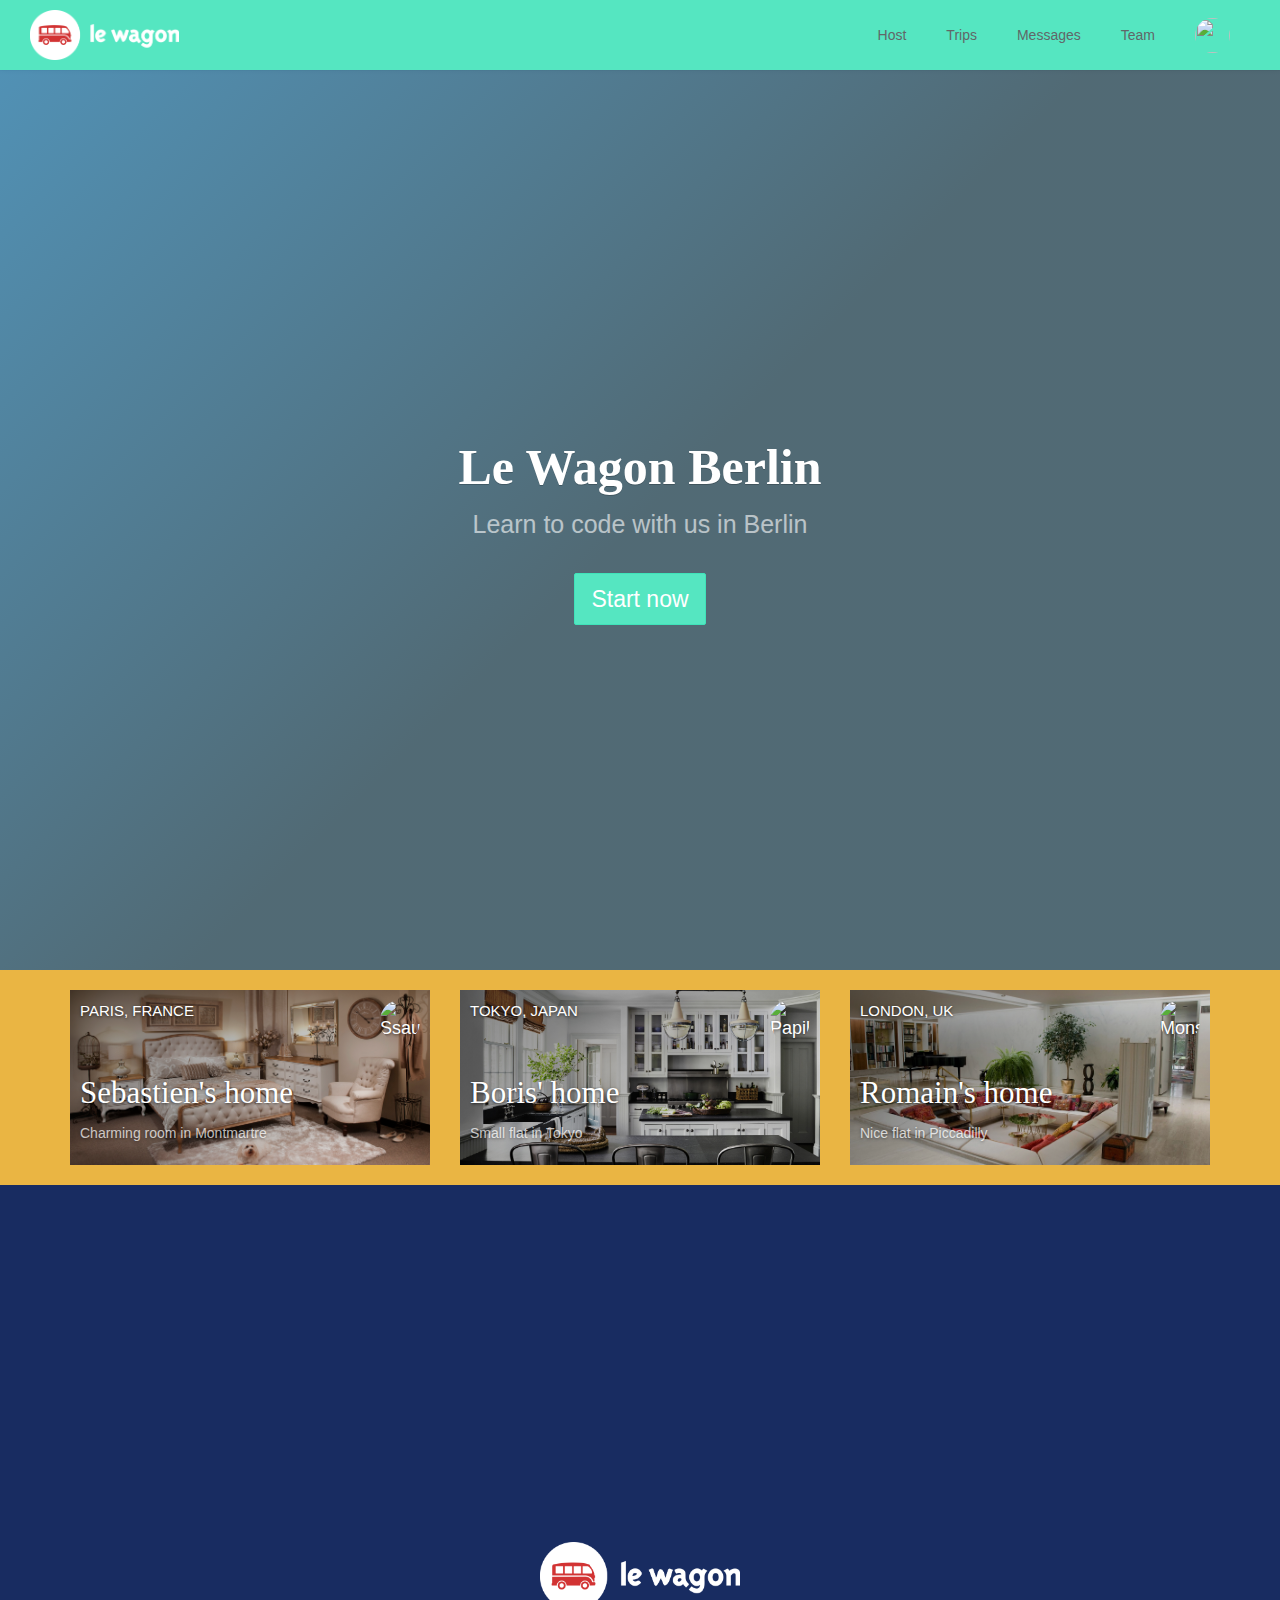
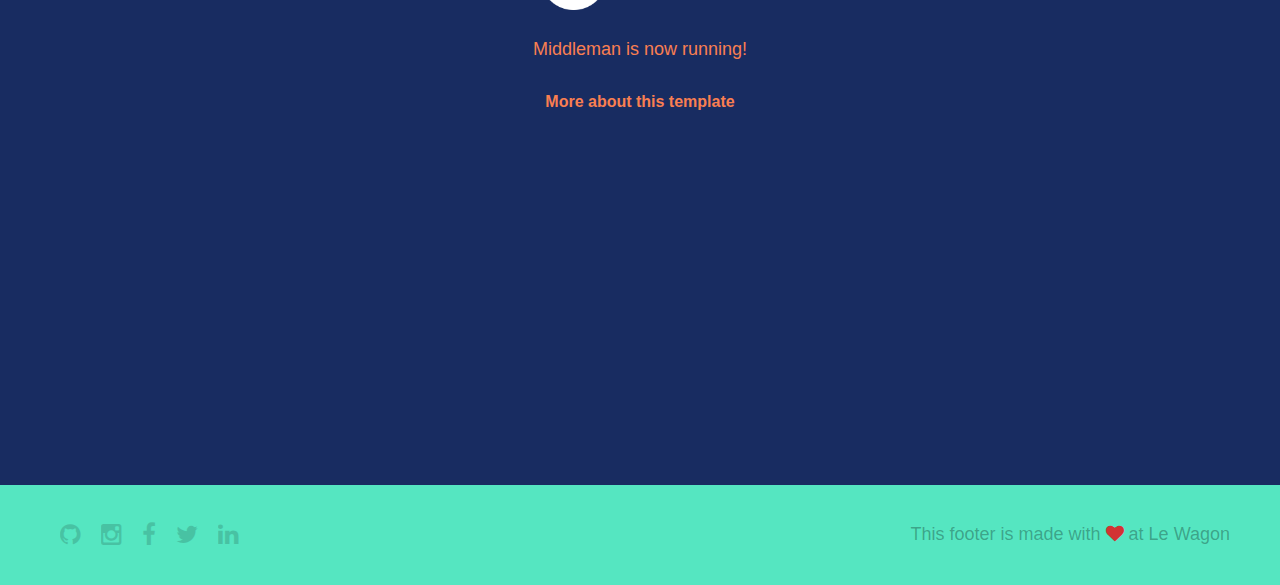
==== commit 7e3cdbed: "Automated commit at 2018-07-30 12:58:57 UTC by middleman-deploy 2.0.0-alpha" ====
--- a/index.html
+++ b/index.html
@@ -7,7 +7,7 @@
           content="width=device-width, initial-scale=1, shrink-to-fit=no">
     <!-- Use the title from a page's frontmatter if it has one -->
     <title>Le Wagon - Middleman</title>
-    <link href="stylesheets/application-f55b4a1f.css" rel="stylesheet" />
+    <link href="stylesheets/application-2df95ec8.css" rel="stylesheet" />
     <script src="javascripts/application-93de88c9.js"></script>
     <link href="images/favicon-f15af148.png" rel="icon" type="image/png" />
   </head>
@@ -64,39 +64,39 @@
 <div id="card-grid">
   <div class="container">
   <div class="row">
-    <div class="col-xs-12 col-sm-4">
-      <div class="card" style="background-image: linear-gradient(rgba(0,0,0,0.3), rgba(0,0,0,0.2)), url('https://kitt.lewagon.com/placeholder/cities/shanghai');">
-        <div class="card-category">Popular</div>
-        <div class="card-description">
-          <h2>Le Wagon Shanghai</h2>
-          <p>Very cool city, the best</p>
+      <div class="col-xs-12 col-sm-6 col-md-4">
+        <div class="card" style='background-image: linear-gradient(-225deg, rgba(0,0,0,0.5) 0%, rgba(0,0,0,0) 100%), url(images/bedroom-c1bfc67b.jpg);'>
+          <div class="card-category">Paris, France</div>
+          <div class="card-description">
+            <h3>Sebastien's home</h3>
+            <p>Charming room in Montmartre</p>
+          </div>
+          <img src="https://kitt.lewagon.com/placeholder/users/ssaunier" class="card-user" alt="Ssaunier" />
+          <a href="flats/ssaunier.html" class="card-link"></a>
         </div>
-        <img class="card-user" src="https://kitt.lewagon.com/placeholder/users/tgenaitay">
-        <a class="card-link" href="#" ></a>
       </div>
-    </div>
-    <div class="col-xs-12 col-sm-4">
-      <div class="card" style="background-image: linear-gradient(rgba(0,0,0,0.3), rgba(0,0,0,0.2)), url('https://kitt.lewagon.com/placeholder/cities/berlin');">
-        <div class="card-category">Popular</div>
-        <div class="card-description">
-          <h2>Le Wagon Berlin</h2>
-          <p>Very cool city, the best</p>
+      <div class="col-xs-12 col-sm-6 col-md-4">
+        <div class="card" style='background-image: linear-gradient(-225deg, rgba(0,0,0,0.5) 0%, rgba(0,0,0,0) 100%), url(images/kitchen-4260fa94.jpg);'>
+          <div class="card-category">Tokyo, Japan</div>
+          <div class="card-description">
+            <h3>Boris' home</h3>
+            <p>Small flat in Tokyo</p>
+          </div>
+          <img src="https://kitt.lewagon.com/placeholder/users/papillard" class="card-user" alt="Papillard" />
+          <a href="flats/papillard.html" class="card-link"></a>
         </div>
-        <img class="card-user" src="https://kitt.lewagon.com/placeholder/users/tgenaitay">
-        <a class="card-link" href="#" ></a>
       </div>
-    </div>
-    <div class="col-xs-12 col-sm-4">
-      <div class="card" style="background-image: linear-gradient(rgba(0,0,0,0.3), rgba(0,0,0,0.2)), url('https://kitt.lewagon.com/placeholder/cities/copenhagen');">
-        <div class="card-category">Popular</div>
-        <div class="card-description">
-          <h2>Le Wagon Copenhagen</h2>
-          <p>Very cool city, the best</p>
+      <div class="col-xs-12 col-sm-6 col-md-4">
+        <div class="card" style='background-image: linear-gradient(-225deg, rgba(0,0,0,0.5) 0%, rgba(0,0,0,0) 100%), url(images/sittingroom-031bd2a9.jpg);'>
+          <div class="card-category">London, UK</div>
+          <div class="card-description">
+            <h3>Romain's home</h3>
+            <p>Nice flat in Piccadilly</p>
+          </div>
+          <img src="https://kitt.lewagon.com/placeholder/users/monsieurpaillard" class="card-user" alt="Monsieurpaillard" />
+          <a href="flats/monsieurpaillard.html" class="card-link"></a>
         </div>
-        <img class="card-user" src="https://kitt.lewagon.com/placeholder/users/tgenaitay">
-        <a class="card-link" href="#" ></a>
       </div>
-    </div>
   </div>
 </div>
 
--- a/stylesheets/application-2df95ec8.css
+++ b/stylesheets/application-2df95ec8.css
@@ -0,0 +1,8 @@
+@import url("https://fonts.googleapis.com/css?family=Josefin+Sans:300,400,600|Josefin+Slab:400,700" rel="stylesheet");/*!
+ * Bootstrap v3.3.7 (http://getbootstrap.com)
+ * Copyright 2011-2016 Twitter, Inc.
+ * Licensed under MIT (https://github.com/twbs/bootstrap/blob/master/LICENSE)
+ *//*! normalize.css v3.0.3 | MIT License | github.com/necolas/normalize.css */html{font-family:sans-serif;-ms-text-size-adjust:100%;-webkit-text-size-adjust:100%}body{margin:0}article,aside,details,figcaption,figure,footer,header,hgroup,main,menu,nav,section,summary{display:block}audio,canvas,progress,video{display:inline-block;vertical-align:baseline}audio:not([controls]){display:none;height:0}[hidden],template{display:none}a{background-color:transparent}a:active,a:hover{outline:0}abbr[title]{border-bottom:1px dotted}b,strong{font-weight:bold}dfn{font-style:italic}h1{font-size:2em;margin:0.67em 0}mark{background:#ff0;color:#000}small{font-size:80%}sub,sup{font-size:75%;line-height:0;position:relative;vertical-align:baseline}sup{top:-0.5em}sub{bottom:-0.25em}img{border:0}svg:not(:root){overflow:hidden}figure{margin:1em 40px}hr{-webkit-box-sizing:content-box;box-sizing:content-box;height:0}pre{overflow:auto}code,kbd,pre,samp{font-family:monospace, monospace;font-size:1em}button,input,optgroup,select,textarea{color:inherit;font:inherit;margin:0}button{overflow:visible}button,select{text-transform:none}button,html input[type="button"],input[type="reset"],input[type="submit"]{-webkit-appearance:button;cursor:pointer}button[disabled],html input[disabled]{cursor:default}button::-moz-focus-inner,input::-moz-focus-inner{border:0;padding:0}input{line-height:normal}input[type="checkbox"],input[type="radio"]{-webkit-box-sizing:border-box;box-sizing:border-box;padding:0}input[type="number"]::-webkit-inner-spin-button,input[type="number"]::-webkit-outer-spin-button{height:auto}input[type="search"]{-webkit-appearance:textfield;-webkit-box-sizing:content-box;box-sizing:content-box}input[type="search"]::-webkit-search-cancel-button,input[type="search"]::-webkit-search-decoration{-webkit-appearance:none}fieldset{border:1px solid #c0c0c0;margin:0 2px;padding:0.35em 0.625em 0.75em}legend{border:0;padding:0}textarea{overflow:auto}optgroup{font-weight:bold}table{border-collapse:collapse;border-spacing:0}td,th{padding:0}/*! Source: https://github.com/h5bp/html5-boilerplate/blob/master/src/css/main.css */@media print{*,*:before,*:after{background:transparent !important;color:#000 !important;-webkit-box-shadow:none !important;box-shadow:none !important;text-shadow:none !important}a,a:visited{text-decoration:underline}a[href]:after{content:" (" attr(href) ")"}abbr[title]:after{content:" (" attr(title) ")"}a[href^="#"]:after,a[href^="javascript:"]:after{content:""}pre,blockquote{border:1px solid #999;page-break-inside:avoid}thead{display:table-header-group}tr,img{page-break-inside:avoid}img{max-width:100% !important}p,h2,h3{orphans:3;widows:3}h2,h3{page-break-after:avoid}.navbar{display:none}.btn>.caret,.dropup>.btn>.caret{border-top-color:#000 !important}.label{border:1px solid #000}.table{border-collapse:collapse !important}.table td,.table th{background-color:#fff !important}.table-bordered th,.table-bordered td{border:1px solid #ddd !important}}@font-face{font-family:'Glyphicons Halflings';src:url("../assets/bootstrap/glyphicons-halflings-regular-86b6f62b.eot");src:url("../assets/bootstrap/glyphicons-halflings-regular-86b6f62b.eot?#iefix") format("embedded-opentype"),url("../assets/bootstrap/glyphicons-halflings-regular-ca35b697.woff2") format("woff2"),url("../assets/bootstrap/glyphicons-halflings-regular-278e49a8.woff") format("woff"),url("../assets/bootstrap/glyphicons-halflings-regular-44bc1850.ttf") format("truetype"),url("../assets/bootstrap/glyphicons-halflings-regular-de51a849.svg#glyphicons_halflingsregular") format("svg")}.glyphicon{position:relative;top:1px;display:inline-block;font-family:'Glyphicons Halflings';font-style:normal;font-weight:normal;line-height:1;-webkit-font-smoothing:antialiased;-moz-osx-font-smoothing:grayscale}.glyphicon-asterisk:before{content:"\002a"}.glyphicon-plus:before{content:"\002b"}.glyphicon-euro:before,.glyphicon-eur:before{content:"\20ac"}.glyphicon-minus:before{content:"\2212"}.glyphicon-cloud:before{content:"\2601"}.glyphicon-envelope:before{content:"\2709"}.glyphicon-pencil:before{content:"\270f"}.glyphicon-glass:before{content:"\e001"}.glyphicon-music:before{content:"\e002"}.glyphicon-search:before{content:"\e003"}.glyphicon-heart:before{content:"\e005"}.glyphicon-star:before{content:"\e006"}.glyphicon-star-empty:before{content:"\e007"}.glyphicon-user:before{content:"\e008"}.glyphicon-film:before{content:"\e009"}.glyphicon-th-large:before{content:"\e010"}.glyphicon-th:before{content:"\e011"}.glyphicon-th-list:before{content:"\e012"}.glyphicon-ok:before{content:"\e013"}.glyphicon-remove:before{content:"\e014"}.glyphicon-zoom-in:before{content:"\e015"}.glyphicon-zoom-out:before{content:"\e016"}.glyphicon-off:before{content:"\e017"}.glyphicon-signal:before{content:"\e018"}.glyphicon-cog:before{content:"\e019"}.glyphicon-trash:before{content:"\e020"}.glyphicon-home:before{content:"\e021"}.glyphicon-file:before{content:"\e022"}.glyphicon-time:before{content:"\e023"}.glyphicon-road:before{content:"\e024"}.glyphicon-download-alt:before{content:"\e025"}.glyphicon-download:before{content:"\e026"}.glyphicon-upload:before{content:"\e027"}.glyphicon-inbox:before{content:"\e028"}.glyphicon-play-circle:before{content:"\e029"}.glyphicon-repeat:before{content:"\e030"}.glyphicon-refresh:before{content:"\e031"}.glyphicon-list-alt:before{content:"\e032"}.glyphicon-lock:before{content:"\e033"}.glyphicon-flag:before{content:"\e034"}.glyphicon-headphones:before{content:"\e035"}.glyphicon-volume-off:before{content:"\e036"}.glyphicon-volume-down:before{content:"\e037"}.glyphicon-volume-up:before{content:"\e038"}.glyphicon-qrcode:before{content:"\e039"}.glyphicon-barcode:before{content:"\e040"}.glyphicon-tag:before{content:"\e041"}.glyphicon-tags:before{content:"\e042"}.glyphicon-book:before{content:"\e043"}.glyphicon-bookmark:before{content:"\e044"}.glyphicon-print:before{content:"\e045"}.glyphicon-camera:before{content:"\e046"}.glyphicon-font:before{content:"\e047"}.glyphicon-bold:before{content:"\e048"}.glyphicon-italic:before{content:"\e049"}.glyphicon-text-height:before{content:"\e050"}.glyphicon-text-width:before{content:"\e051"}.glyphicon-align-left:before{content:"\e052"}.glyphicon-align-center:before{content:"\e053"}.glyphicon-align-right:before{content:"\e054"}.glyphicon-align-justify:before{content:"\e055"}.glyphicon-list:before{content:"\e056"}.glyphicon-indent-left:before{content:"\e057"}.glyphicon-indent-right:before{content:"\e058"}.glyphicon-facetime-video:before{content:"\e059"}.glyphicon-picture:before{content:"\e060"}.glyphicon-map-marker:before{content:"\e062"}.glyphicon-adjust:before{content:"\e063"}.glyphicon-tint:before{content:"\e064"}.glyphicon-edit:before{content:"\e065"}.glyphicon-share:before{content:"\e066"}.glyphicon-check:before{content:"\e067"}.glyphicon-move:before{content:"\e068"}.glyphicon-step-backward:before{content:"\e069"}.glyphicon-fast-backward:before{content:"\e070"}.glyphicon-backward:before{content:"\e071"}.glyphicon-play:before{content:"\e072"}.glyphicon-pause:before{content:"\e073"}.glyphicon-stop:before{content:"\e074"}.glyphicon-forward:before{content:"\e075"}.glyphicon-fast-forward:before{content:"\e076"}.glyphicon-step-forward:before{content:"\e077"}.glyphicon-eject:before{content:"\e078"}.glyphicon-chevron-left:before{content:"\e079"}.glyphicon-chevron-right:before{content:"\e080"}.glyphicon-plus-sign:before{content:"\e081"}.glyphicon-minus-sign:before{content:"\e082"}.glyphicon-remove-sign:before{content:"\e083"}.glyphicon-ok-sign:before{content:"\e084"}.glyphicon-question-sign:before{content:"\e085"}.glyphicon-info-sign:before{content:"\e086"}.glyphicon-screenshot:before{content:"\e087"}.glyphicon-remove-circle:before{content:"\e088"}.glyphicon-ok-circle:before{content:"\e089"}.glyphicon-ban-circle:before{content:"\e090"}.glyphicon-arrow-left:before{content:"\e091"}.glyphicon-arrow-right:before{content:"\e092"}.glyphicon-arrow-up:before{content:"\e093"}.glyphicon-arrow-down:before{content:"\e094"}.glyphicon-share-alt:before{content:"\e095"}.glyphicon-resize-full:before{content:"\e096"}.glyphicon-resize-small:before{content:"\e097"}.glyphicon-exclamation-sign:before{content:"\e101"}.glyphicon-gift:before{content:"\e102"}.glyphicon-leaf:before{content:"\e103"}.glyphicon-fire:before{content:"\e104"}.glyphicon-eye-open:before{content:"\e105"}.glyphicon-eye-close:before{content:"\e106"}.glyphicon-warning-sign:before{content:"\e107"}.glyphicon-plane:before{content:"\e108"}.glyphicon-calendar:before{content:"\e109"}.glyphicon-random:before{content:"\e110"}.glyphicon-comment:before{content:"\e111"}.glyphicon-magnet:before{content:"\e112"}.glyphicon-chevron-up:before{content:"\e113"}.glyphicon-chevron-down:before{content:"\e114"}.glyphicon-retweet:before{content:"\e115"}.glyphicon-shopping-cart:before{content:"\e116"}.glyphicon-folder-close:before{content:"\e117"}.glyphicon-folder-open:before{content:"\e118"}.glyphicon-resize-vertical:before{content:"\e119"}.glyphicon-resize-horizontal:before{content:"\e120"}.glyphicon-hdd:before{content:"\e121"}.glyphicon-bullhorn:before{content:"\e122"}.glyphicon-bell:before{content:"\e123"}.glyphicon-certificate:before{content:"\e124"}.glyphicon-thumbs-up:before{content:"\e125"}.glyphicon-thumbs-down:before{content:"\e126"}.glyphicon-hand-right:before{content:"\e127"}.glyphicon-hand-left:before{content:"\e128"}.glyphicon-hand-up:before{content:"\e129"}.glyphicon-hand-down:before{content:"\e130"}.glyphicon-circle-arrow-right:before{content:"\e131"}.glyphicon-circle-arrow-left:before{content:"\e132"}.glyphicon-circle-arrow-up:before{content:"\e133"}.glyphicon-circle-arrow-down:before{content:"\e134"}.glyphicon-globe:before{content:"\e135"}.glyphicon-wrench:before{content:"\e136"}.glyphicon-tasks:before{content:"\e137"}.glyphicon-filter:before{content:"\e138"}.glyphicon-briefcase:before{content:"\e139"}.glyphicon-fullscreen:before{content:"\e140"}.glyphicon-dashboard:before{content:"\e141"}.glyphicon-paperclip:before{content:"\e142"}.glyphicon-heart-empty:before{content:"\e143"}.glyphicon-link:before{content:"\e144"}.glyphicon-phone:before{content:"\e145"}.glyphicon-pushpin:before{content:"\e146"}.glyphicon-usd:before{content:"\e148"}.glyphicon-gbp:before{content:"\e149"}.glyphicon-sort:before{content:"\e150"}.glyphicon-sort-by-alphabet:before{content:"\e151"}.glyphicon-sort-by-alphabet-alt:before{content:"\e152"}.glyphicon-sort-by-order:before{content:"\e153"}.glyphicon-sort-by-order-alt:before{content:"\e154"}.glyphicon-sort-by-attributes:before{content:"\e155"}.glyphicon-sort-by-attributes-alt:before{content:"\e156"}.glyphicon-unchecked:before{content:"\e157"}.glyphicon-expand:before{content:"\e158"}.glyphicon-collapse-down:before{content:"\e159"}.glyphicon-collapse-up:before{content:"\e160"}.glyphicon-log-in:before{content:"\e161"}.glyphicon-flash:before{content:"\e162"}.glyphicon-log-out:before{content:"\e163"}.glyphicon-new-window:before{content:"\e164"}.glyphicon-record:before{content:"\e165"}.glyphicon-save:before{content:"\e166"}.glyphicon-open:before{content:"\e167"}.glyphicon-saved:before{content:"\e168"}.glyphicon-import:before{content:"\e169"}.glyphicon-export:before{content:"\e170"}.glyphicon-send:before{content:"\e171"}.glyphicon-floppy-disk:before{content:"\e172"}.glyphicon-floppy-saved:before{content:"\e173"}.glyphicon-floppy-remove:before{content:"\e174"}.glyphicon-floppy-save:before{content:"\e175"}.glyphicon-floppy-open:before{content:"\e176"}.glyphicon-credit-card:before{content:"\e177"}.glyphicon-transfer:before{content:"\e178"}.glyphicon-cutlery:before{content:"\e179"}.glyphicon-header:before{content:"\e180"}.glyphicon-compressed:before{content:"\e181"}.glyphicon-earphone:before{content:"\e182"}.glyphicon-phone-alt:before{content:"\e183"}.glyphicon-tower:before{content:"\e184"}.glyphicon-stats:before{content:"\e185"}.glyphicon-sd-video:before{content:"\e186"}.glyphicon-hd-video:before{content:"\e187"}.glyphicon-subtitles:before{content:"\e188"}.glyphicon-sound-stereo:before{content:"\e189"}.glyphicon-sound-dolby:before{content:"\e190"}.glyphicon-sound-5-1:before{content:"\e191"}.glyphicon-sound-6-1:before{content:"\e192"}.glyphicon-sound-7-1:before{content:"\e193"}.glyphicon-copyright-mark:before{content:"\e194"}.glyphicon-registration-mark:before{content:"\e195"}.glyphicon-cloud-download:before{content:"\e197"}.glyphicon-cloud-upload:before{content:"\e198"}.glyphicon-tree-conifer:before{content:"\e199"}.glyphicon-tree-deciduous:before{content:"\e200"}.glyphicon-cd:before{content:"\e201"}.glyphicon-save-file:before{content:"\e202"}.glyphicon-open-file:before{content:"\e203"}.glyphicon-level-up:before{content:"\e204"}.glyphicon-copy:before{content:"\e205"}.glyphicon-paste:before{content:"\e206"}.glyphicon-alert:before{content:"\e209"}.glyphicon-equalizer:before{content:"\e210"}.glyphicon-king:before{content:"\e211"}.glyphicon-queen:before{content:"\e212"}.glyphicon-pawn:before{content:"\e213"}.glyphicon-bishop:before{content:"\e214"}.glyphicon-knight:before{content:"\e215"}.glyphicon-baby-formula:before{content:"\e216"}.glyphicon-tent:before{content:"\26fa"}.glyphicon-blackboard:before{content:"\e218"}.glyphicon-bed:before{content:"\e219"}.glyphicon-apple:before{content:"\f8ff"}.glyphicon-erase:before{content:"\e221"}.glyphicon-hourglass:before{content:"\231b"}.glyphicon-lamp:before{content:"\e223"}.glyphicon-duplicate:before{content:"\e224"}.glyphicon-piggy-bank:before{content:"\e225"}.glyphicon-scissors:before{content:"\e226"}.glyphicon-bitcoin:before{content:"\e227"}.glyphicon-btc:before{content:"\e227"}.glyphicon-xbt:before{content:"\e227"}.glyphicon-yen:before{content:"\00a5"}.glyphicon-jpy:before{content:"\00a5"}.glyphicon-ruble:before{content:"\20bd"}.glyphicon-rub:before{content:"\20bd"}.glyphicon-scale:before{content:"\e230"}.glyphicon-ice-lolly:before{content:"\e231"}.glyphicon-ice-lolly-tasted:before{content:"\e232"}.glyphicon-education:before{content:"\e233"}.glyphicon-option-horizontal:before{content:"\e234"}.glyphicon-option-vertical:before{content:"\e235"}.glyphicon-menu-hamburger:before{content:"\e236"}.glyphicon-modal-window:before{content:"\e237"}.glyphicon-oil:before{content:"\e238"}.glyphicon-grain:before{content:"\e239"}.glyphicon-sunglasses:before{content:"\e240"}.glyphicon-text-size:before{content:"\e241"}.glyphicon-text-color:before{content:"\e242"}.glyphicon-text-background:before{content:"\e243"}.glyphicon-object-align-top:before{content:"\e244"}.glyphicon-object-align-bottom:before{content:"\e245"}.glyphicon-object-align-horizontal:before{content:"\e246"}.glyphicon-object-align-left:before{content:"\e247"}.glyphicon-object-align-vertical:before{content:"\e248"}.glyphicon-object-align-right:before{content:"\e249"}.glyphicon-triangle-right:before{content:"\e250"}.glyphicon-triangle-left:before{content:"\e251"}.glyphicon-triangle-bottom:before{content:"\e252"}.glyphicon-triangle-top:before{content:"\e253"}.glyphicon-console:before{content:"\e254"}.glyphicon-superscript:before{content:"\e255"}.glyphicon-subscript:before{content:"\e256"}.glyphicon-menu-left:before{content:"\e257"}.glyphicon-menu-right:before{content:"\e258"}.glyphicon-menu-down:before{content:"\e259"}.glyphicon-menu-up:before{content:"\e260"}*{-webkit-box-sizing:border-box;box-sizing:border-box}*:before,*:after{-webkit-box-sizing:border-box;box-sizing:border-box}html{font-size:10px;-webkit-tap-highlight-color:transparent}body{font-family:"Josefin Sans", sans-serif;font-size:18px;line-height:1.42857143;color:#536d86;background-color:#CAD3C8}input,button,select,textarea{font-family:inherit;font-size:inherit;line-height:inherit}a{color:#55E6C1;text-decoration:none}a:hover,a:focus{color:#1fd0a3;text-decoration:underline}a:focus{outline:5px auto -webkit-focus-ring-color;outline-offset:-2px}figure{margin:0}img{vertical-align:middle}.img-responsive{display:block;max-width:100%;height:auto}.img-rounded{border-radius:2px}.img-thumbnail{padding:4px;line-height:1.42857143;background-color:#CAD3C8;border:1px solid #ddd;border-radius:2px;-webkit-transition:all 0.2s ease-in-out;transition:all 0.2s ease-in-out;display:inline-block;max-width:100%;height:auto}.img-circle{border-radius:50%}hr{margin-top:25px;margin-bottom:25px;border:0;border-top:1px solid white}.sr-only{position:absolute;width:1px;height:1px;margin:-1px;padding:0;overflow:hidden;clip:rect(0, 0, 0, 0);border:0}.sr-only-focusable:active,.sr-only-focusable:focus{position:static;width:auto;height:auto;margin:0;overflow:visible;clip:auto}[role="button"]{cursor:pointer}h1,h2,h3,h4,h5,h6,.h1,.h2,.h3,.h4,.h5,.h6{font-family:"Josefin Slab", serif;font-weight:500;line-height:1.1;color:inherit}h1 small,h1 .small,h2 small,h2 .small,h3 small,h3 .small,h4 small,h4 .small,h5 small,h5 .small,h6 small,h6 .small,.h1 small,.h1 .small,.h2 small,.h2 .small,.h3 small,.h3 .small,.h4 small,.h4 .small,.h5 small,.h5 .small,.h6 small,.h6 .small{font-weight:normal;line-height:1;color:#9eb1c3}h1,.h1,h2,.h2,h3,.h3{margin-top:25px;margin-bottom:12.5px}h1 small,h1 .small,.h1 small,.h1 .small,h2 small,h2 .small,.h2 small,.h2 .small,h3 small,h3 .small,.h3 small,.h3 .small{font-size:65%}h4,.h4,h5,.h5,h6,.h6{margin-top:12.5px;margin-bottom:12.5px}h4 small,h4 .small,.h4 small,.h4 .small,h5 small,h5 .small,.h5 small,.h5 .small,h6 small,h6 .small,.h6 small,.h6 .small{font-size:75%}h1,.h1{font-size:46px}h2,.h2{font-size:38px}h3,.h3{font-size:31px}h4,.h4{font-size:23px}h5,.h5{font-size:18px}h6,.h6{font-size:16px}p{margin:0 0 12.5px}.lead{margin-bottom:25px;font-size:20px;font-weight:300;line-height:1.4}@media (min-width: 768px){.lead{font-size:27px}}small,.small{font-size:88%}mark,.mark{background-color:#fcf8e3;padding:.2em}.text-left{text-align:left}.text-right{text-align:right}.text-center{text-align:center}.text-justify{text-align:justify}.text-nowrap{white-space:nowrap}.text-lowercase{text-transform:lowercase}.text-uppercase,.initialism{text-transform:uppercase}.text-capitalize{text-transform:capitalize}.text-muted{color:#9eb1c3}.text-primary{color:#55E6C1}a.text-primary:hover,a.text-primary:focus{color:#29dfb1}.text-success{color:#3c763d}a.text-success:hover,a.text-success:focus{color:#2b542c}.text-info{color:#31708f}a.text-info:hover,a.text-info:focus{color:#245269}.text-warning{color:#8a6d3b}a.text-warning:hover,a.text-warning:focus{color:#66512c}.text-danger{color:#a94442}a.text-danger:hover,a.text-danger:focus{color:#843534}.bg-primary{color:#fff}.bg-primary{background-color:#55E6C1}a.bg-primary:hover,a.bg-primary:focus{background-color:#29dfb1}.bg-success{background-color:#dff0d8}a.bg-success:hover,a.bg-success:focus{background-color:#c1e2b3}.bg-info{background-color:#d9edf7}a.bg-info:hover,a.bg-info:focus{background-color:#afd9ee}.bg-warning{background-color:#fcf8e3}a.bg-warning:hover,a.bg-warning:focus{background-color:#f7ecb5}.bg-danger{background-color:#f2dede}a.bg-danger:hover,a.bg-danger:focus{background-color:#e4b9b9}.page-header{padding-bottom:11.5px;margin:50px 0 25px;border-bottom:1px solid white}ul,ol{margin-top:0;margin-bottom:12.5px}ul ul,ul ol,ol ul,ol ol{margin-bottom:0}.list-unstyled{padding-left:0;list-style:none}.list-inline{padding-left:0;list-style:none;margin-left:-5px}.list-inline>li{display:inline-block;padding-left:5px;padding-right:5px}dl{margin-top:0;margin-bottom:25px}dt,dd{line-height:1.42857143}dt{font-weight:bold}dd{margin-left:0}.dl-horizontal dd:before,.dl-horizontal dd:after{content:" ";display:table}.dl-horizontal dd:after{clear:both}@media (min-width: 768px){.dl-horizontal dt{float:left;width:160px;clear:left;text-align:right;overflow:hidden;text-overflow:ellipsis;white-space:nowrap}.dl-horizontal dd{margin-left:180px}}abbr[title],abbr[data-original-title]{cursor:help;border-bottom:1px dotted #9eb1c3}.initialism{font-size:90%}blockquote{padding:12.5px 25px;margin:0 0 25px;font-size:22.5px;border-left:5px solid white}blockquote p:last-child,blockquote ul:last-child,blockquote ol:last-child{margin-bottom:0}blockquote footer,blockquote small,blockquote .small{display:block;font-size:80%;line-height:1.42857143;color:#9eb1c3}blockquote footer:before,blockquote small:before,blockquote .small:before{content:'\2014 \00A0'}.blockquote-reverse,blockquote.pull-right{padding-right:15px;padding-left:0;border-right:5px solid white;border-left:0;text-align:right}.blockquote-reverse footer:before,.blockquote-reverse small:before,.blockquote-reverse .small:before,blockquote.pull-right footer:before,blockquote.pull-right small:before,blockquote.pull-right .small:before{content:''}.blockquote-reverse footer:after,.blockquote-reverse small:after,.blockquote-reverse .small:after,blockquote.pull-right footer:after,blockquote.pull-right small:after,blockquote.pull-right .small:after{content:'\00A0 \2014'}address{margin-bottom:25px;font-style:normal;line-height:1.42857143}code,kbd,pre,samp{font-family:Menlo, Monaco, Consolas, "Courier New", monospace}code{padding:2px 4px;font-size:90%;color:#c7254e;background-color:#f9f2f4;border-radius:2px}kbd{padding:2px 4px;font-size:90%;color:#fff;background-color:#333;border-radius:2px;-webkit-box-shadow:inset 0 -1px 0 rgba(0,0,0,0.25);box-shadow:inset 0 -1px 0 rgba(0,0,0,0.25)}kbd kbd{padding:0;font-size:100%;font-weight:bold;-webkit-box-shadow:none;box-shadow:none}pre{display:block;padding:12px;margin:0 0 12.5px;font-size:17px;line-height:1.42857143;word-break:break-all;word-wrap:break-word;color:#536d86;background-color:#f5f5f5;border:1px solid #ccc;border-radius:2px}pre code{padding:0;font-size:inherit;color:inherit;white-space:pre-wrap;background-color:transparent;border-radius:0}.pre-scrollable{max-height:340px;overflow-y:scroll}.container{margin-right:auto;margin-left:auto;padding-left:15px;padding-right:15px}.container:before,.container:after{content:" ";display:table}.container:after{clear:both}@media (min-width: 768px){.container{width:750px}}@media (min-width: 992px){.container{width:970px}}@media (min-width: 1200px){.container{width:1170px}}.container-fluid{margin-right:auto;margin-left:auto;padding-left:15px;padding-right:15px}.container-fluid:before,.container-fluid:after{content:" ";display:table}.container-fluid:after{clear:both}.row{margin-left:-15px;margin-right:-15px}.row:before,.row:after{content:" ";display:table}.row:after{clear:both}.col-xs-1,.col-sm-1,.col-md-1,.col-lg-1,.col-xs-2,.col-sm-2,.col-md-2,.col-lg-2,.col-xs-3,.col-sm-3,.col-md-3,.col-lg-3,.col-xs-4,.col-sm-4,.col-md-4,.col-lg-4,.col-xs-5,.col-sm-5,.col-md-5,.col-lg-5,.col-xs-6,.col-sm-6,.col-md-6,.col-lg-6,.col-xs-7,.col-sm-7,.col-md-7,.col-lg-7,.col-xs-8,.col-sm-8,.col-md-8,.col-lg-8,.col-xs-9,.col-sm-9,.col-md-9,.col-lg-9,.col-xs-10,.col-sm-10,.col-md-10,.col-lg-10,.col-xs-11,.col-sm-11,.col-md-11,.col-lg-11,.col-xs-12,.col-sm-12,.col-md-12,.col-lg-12{position:relative;min-height:1px;padding-left:15px;padding-right:15px}.col-xs-1,.col-xs-2,.col-xs-3,.col-xs-4,.col-xs-5,.col-xs-6,.col-xs-7,.col-xs-8,.col-xs-9,.col-xs-10,.col-xs-11,.col-xs-12{float:left}.col-xs-1{width:8.33333333%}.col-xs-2{width:16.66666667%}.col-xs-3{width:25%}.col-xs-4{width:33.33333333%}.col-xs-5{width:41.66666667%}.col-xs-6{width:50%}.col-xs-7{width:58.33333333%}.col-xs-8{width:66.66666667%}.col-xs-9{width:75%}.col-xs-10{width:83.33333333%}.col-xs-11{width:91.66666667%}.col-xs-12{width:100%}.col-xs-pull-0{right:auto}.col-xs-pull-1{right:8.33333333%}.col-xs-pull-2{right:16.66666667%}.col-xs-pull-3{right:25%}.col-xs-pull-4{right:33.33333333%}.col-xs-pull-5{right:41.66666667%}.col-xs-pull-6{right:50%}.col-xs-pull-7{right:58.33333333%}.col-xs-pull-8{right:66.66666667%}.col-xs-pull-9{right:75%}.col-xs-pull-10{right:83.33333333%}.col-xs-pull-11{right:91.66666667%}.col-xs-pull-12{right:100%}.col-xs-push-0{left:auto}.col-xs-push-1{left:8.33333333%}.col-xs-push-2{left:16.66666667%}.col-xs-push-3{left:25%}.col-xs-push-4{left:33.33333333%}.col-xs-push-5{left:41.66666667%}.col-xs-push-6{left:50%}.col-xs-push-7{left:58.33333333%}.col-xs-push-8{left:66.66666667%}.col-xs-push-9{left:75%}.col-xs-push-10{left:83.33333333%}.col-xs-push-11{left:91.66666667%}.col-xs-push-12{left:100%}.col-xs-offset-0{margin-left:0%}.col-xs-offset-1{margin-left:8.33333333%}.col-xs-offset-2{margin-left:16.66666667%}.col-xs-offset-3{margin-left:25%}.col-xs-offset-4{margin-left:33.33333333%}.col-xs-offset-5{margin-left:41.66666667%}.col-xs-offset-6{margin-left:50%}.col-xs-offset-7{margin-left:58.33333333%}.col-xs-offset-8{margin-left:66.66666667%}.col-xs-offset-9{margin-left:75%}.col-xs-offset-10{margin-left:83.33333333%}.col-xs-offset-11{margin-left:91.66666667%}.col-xs-offset-12{margin-left:100%}@media (min-width: 768px){.col-sm-1,.col-sm-2,.col-sm-3,.col-sm-4,.col-sm-5,.col-sm-6,.col-sm-7,.col-sm-8,.col-sm-9,.col-sm-10,.col-sm-11,.col-sm-12{float:left}.col-sm-1{width:8.33333333%}.col-sm-2{width:16.66666667%}.col-sm-3{width:25%}.col-sm-4{width:33.33333333%}.col-sm-5{width:41.66666667%}.col-sm-6{width:50%}.col-sm-7{width:58.33333333%}.col-sm-8{width:66.66666667%}.col-sm-9{width:75%}.col-sm-10{width:83.33333333%}.col-sm-11{width:91.66666667%}.col-sm-12{width:100%}.col-sm-pull-0{right:auto}.col-sm-pull-1{right:8.33333333%}.col-sm-pull-2{right:16.66666667%}.col-sm-pull-3{right:25%}.col-sm-pull-4{right:33.33333333%}.col-sm-pull-5{right:41.66666667%}.col-sm-pull-6{right:50%}.col-sm-pull-7{right:58.33333333%}.col-sm-pull-8{right:66.66666667%}.col-sm-pull-9{right:75%}.col-sm-pull-10{right:83.33333333%}.col-sm-pull-11{right:91.66666667%}.col-sm-pull-12{right:100%}.col-sm-push-0{left:auto}.col-sm-push-1{left:8.33333333%}.col-sm-push-2{left:16.66666667%}.col-sm-push-3{left:25%}.col-sm-push-4{left:33.33333333%}.col-sm-push-5{left:41.66666667%}.col-sm-push-6{left:50%}.col-sm-push-7{left:58.33333333%}.col-sm-push-8{left:66.66666667%}.col-sm-push-9{left:75%}.col-sm-push-10{left:83.33333333%}.col-sm-push-11{left:91.66666667%}.col-sm-push-12{left:100%}.col-sm-offset-0{margin-left:0%}.col-sm-offset-1{margin-left:8.33333333%}.col-sm-offset-2{margin-left:16.66666667%}.col-sm-offset-3{margin-left:25%}.col-sm-offset-4{margin-left:33.33333333%}.col-sm-offset-5{margin-left:41.66666667%}.col-sm-offset-6{margin-left:50%}.col-sm-offset-7{margin-left:58.33333333%}.col-sm-offset-8{margin-left:66.66666667%}.col-sm-offset-9{margin-left:75%}.col-sm-offset-10{margin-left:83.33333333%}.col-sm-offset-11{margin-left:91.66666667%}.col-sm-offset-12{margin-left:100%}}@media (min-width: 992px){.col-md-1,.col-md-2,.col-md-3,.col-md-4,.col-md-5,.col-md-6,.col-md-7,.col-md-8,.col-md-9,.col-md-10,.col-md-11,.col-md-12{float:left}.col-md-1{width:8.33333333%}.col-md-2{width:16.66666667%}.col-md-3{width:25%}.col-md-4{width:33.33333333%}.col-md-5{width:41.66666667%}.col-md-6{width:50%}.col-md-7{width:58.33333333%}.col-md-8{width:66.66666667%}.col-md-9{width:75%}.col-md-10{width:83.33333333%}.col-md-11{width:91.66666667%}.col-md-12{width:100%}.col-md-pull-0{right:auto}.col-md-pull-1{right:8.33333333%}.col-md-pull-2{right:16.66666667%}.col-md-pull-3{right:25%}.col-md-pull-4{right:33.33333333%}.col-md-pull-5{right:41.66666667%}.col-md-pull-6{right:50%}.col-md-pull-7{right:58.33333333%}.col-md-pull-8{right:66.66666667%}.col-md-pull-9{right:75%}.col-md-pull-10{right:83.33333333%}.col-md-pull-11{right:91.66666667%}.col-md-pull-12{right:100%}.col-md-push-0{left:auto}.col-md-push-1{left:8.33333333%}.col-md-push-2{left:16.66666667%}.col-md-push-3{left:25%}.col-md-push-4{left:33.33333333%}.col-md-push-5{left:41.66666667%}.col-md-push-6{left:50%}.col-md-push-7{left:58.33333333%}.col-md-push-8{left:66.66666667%}.col-md-push-9{left:75%}.col-md-push-10{left:83.33333333%}.col-md-push-11{left:91.66666667%}.col-md-push-12{left:100%}.col-md-offset-0{margin-left:0%}.col-md-offset-1{margin-left:8.33333333%}.col-md-offset-2{margin-left:16.66666667%}.col-md-offset-3{margin-left:25%}.col-md-offset-4{margin-left:33.33333333%}.col-md-offset-5{margin-left:41.66666667%}.col-md-offset-6{margin-left:50%}.col-md-offset-7{margin-left:58.33333333%}.col-md-offset-8{margin-left:66.66666667%}.col-md-offset-9{margin-left:75%}.col-md-offset-10{margin-left:83.33333333%}.col-md-offset-11{margin-left:91.66666667%}.col-md-offset-12{margin-left:100%}}@media (min-width: 1200px){.col-lg-1,.col-lg-2,.col-lg-3,.col-lg-4,.col-lg-5,.col-lg-6,.col-lg-7,.col-lg-8,.col-lg-9,.col-lg-10,.col-lg-11,.col-lg-12{float:left}.col-lg-1{width:8.33333333%}.col-lg-2{width:16.66666667%}.col-lg-3{width:25%}.col-lg-4{width:33.33333333%}.col-lg-5{width:41.66666667%}.col-lg-6{width:50%}.col-lg-7{width:58.33333333%}.col-lg-8{width:66.66666667%}.col-lg-9{width:75%}.col-lg-10{width:83.33333333%}.col-lg-11{width:91.66666667%}.col-lg-12{width:100%}.col-lg-pull-0{right:auto}.col-lg-pull-1{right:8.33333333%}.col-lg-pull-2{right:16.66666667%}.col-lg-pull-3{right:25%}.col-lg-pull-4{right:33.33333333%}.col-lg-pull-5{right:41.66666667%}.col-lg-pull-6{right:50%}.col-lg-pull-7{right:58.33333333%}.col-lg-pull-8{right:66.66666667%}.col-lg-pull-9{right:75%}.col-lg-pull-10{right:83.33333333%}.col-lg-pull-11{right:91.66666667%}.col-lg-pull-12{right:100%}.col-lg-push-0{left:auto}.col-lg-push-1{left:8.33333333%}.col-lg-push-2{left:16.66666667%}.col-lg-push-3{left:25%}.col-lg-push-4{left:33.33333333%}.col-lg-push-5{left:41.66666667%}.col-lg-push-6{left:50%}.col-lg-push-7{left:58.33333333%}.col-lg-push-8{left:66.66666667%}.col-lg-push-9{left:75%}.col-lg-push-10{left:83.33333333%}.col-lg-push-11{left:91.66666667%}.col-lg-push-12{left:100%}.col-lg-offset-0{margin-left:0%}.col-lg-offset-1{margin-left:8.33333333%}.col-lg-offset-2{margin-left:16.66666667%}.col-lg-offset-3{margin-left:25%}.col-lg-offset-4{margin-left:33.33333333%}.col-lg-offset-5{margin-left:41.66666667%}.col-lg-offset-6{margin-left:50%}.col-lg-offset-7{margin-left:58.33333333%}.col-lg-offset-8{margin-left:66.66666667%}.col-lg-offset-9{margin-left:75%}.col-lg-offset-10{margin-left:83.33333333%}.col-lg-offset-11{margin-left:91.66666667%}.col-lg-offset-12{margin-left:100%}}table{background-color:transparent}caption{padding-top:8px;padding-bottom:8px;color:#9eb1c3;text-align:left}th{text-align:left}.table{width:100%;max-width:100%;margin-bottom:25px}.table>thead>tr>th,.table>thead>tr>td,.table>tbody>tr>th,.table>tbody>tr>td,.table>tfoot>tr>th,.table>tfoot>tr>td{padding:8px;line-height:1.42857143;vertical-align:top;border-top:1px solid #ddd}.table>thead>tr>th{vertical-align:bottom;border-bottom:2px solid #ddd}.table>caption+thead>tr:first-child>th,.table>caption+thead>tr:first-child>td,.table>colgroup+thead>tr:first-child>th,.table>colgroup+thead>tr:first-child>td,.table>thead:first-child>tr:first-child>th,.table>thead:first-child>tr:first-child>td{border-top:0}.table>tbody+tbody{border-top:2px solid #ddd}.table .table{background-color:#CAD3C8}.table-condensed>thead>tr>th,.table-condensed>thead>tr>td,.table-condensed>tbody>tr>th,.table-condensed>tbody>tr>td,.table-condensed>tfoot>tr>th,.table-condensed>tfoot>tr>td{padding:5px}.table-bordered{border:1px solid #ddd}.table-bordered>thead>tr>th,.table-bordered>thead>tr>td,.table-bordered>tbody>tr>th,.table-bordered>tbody>tr>td,.table-bordered>tfoot>tr>th,.table-bordered>tfoot>tr>td{border:1px solid #ddd}.table-bordered>thead>tr>th,.table-bordered>thead>tr>td{border-bottom-width:2px}.table-striped>tbody>tr:nth-of-type(odd){background-color:#f9f9f9}.table-hover>tbody>tr:hover{background-color:#f5f5f5}table col[class*="col-"]{position:static;float:none;display:table-column}table td[class*="col-"],table th[class*="col-"]{position:static;float:none;display:table-cell}.table>thead>tr>td.active,.table>thead>tr>th.active,.table>thead>tr.active>td,.table>thead>tr.active>th,.table>tbody>tr>td.active,.table>tbody>tr>th.active,.table>tbody>tr.active>td,.table>tbody>tr.active>th,.table>tfoot>tr>td.active,.table>tfoot>tr>th.active,.table>tfoot>tr.active>td,.table>tfoot>tr.active>th{background-color:#f5f5f5}.table-hover>tbody>tr>td.active:hover,.table-hover>tbody>tr>th.active:hover,.table-hover>tbody>tr.active:hover>td,.table-hover>tbody>tr:hover>.active,.table-hover>tbody>tr.active:hover>th{background-color:#e8e8e8}.table>thead>tr>td.success,.table>thead>tr>th.success,.table>thead>tr.success>td,.table>thead>tr.success>th,.table>tbody>tr>td.success,.table>tbody>tr>th.success,.table>tbody>tr.success>td,.table>tbody>tr.success>th,.table>tfoot>tr>td.success,.table>tfoot>tr>th.success,.table>tfoot>tr.success>td,.table>tfoot>tr.success>th{background-color:#dff0d8}.table-hover>tbody>tr>td.success:hover,.table-hover>tbody>tr>th.success:hover,.table-hover>tbody>tr.success:hover>td,.table-hover>tbody>tr:hover>.success,.table-hover>tbody>tr.success:hover>th{background-color:#d0e9c6}.table>thead>tr>td.info,.table>thead>tr>th.info,.table>thead>tr.info>td,.table>thead>tr.info>th,.table>tbody>tr>td.info,.table>tbody>tr>th.info,.table>tbody>tr.info>td,.table>tbody>tr.info>th,.table>tfoot>tr>td.info,.table>tfoot>tr>th.info,.table>tfoot>tr.info>td,.table>tfoot>tr.info>th{background-color:#d9edf7}.table-hover>tbody>tr>td.info:hover,.table-hover>tbody>tr>th.info:hover,.table-hover>tbody>tr.info:hover>td,.table-hover>tbody>tr:hover>.info,.table-hover>tbody>tr.info:hover>th{background-color:#c4e3f3}.table>thead>tr>td.warning,.table>thead>tr>th.warning,.table>thead>tr.warning>td,.table>thead>tr.warning>th,.table>tbody>tr>td.warning,.table>tbody>tr>th.warning,.table>tbody>tr.warning>td,.table>tbody>tr.warning>th,.table>tfoot>tr>td.warning,.table>tfoot>tr>th.warning,.table>tfoot>tr.warning>td,.table>tfoot>tr.warning>th{background-color:#fcf8e3}.table-hover>tbody>tr>td.warning:hover,.table-hover>tbody>tr>th.warning:hover,.table-hover>tbody>tr.warning:hover>td,.table-hover>tbody>tr:hover>.warning,.table-hover>tbody>tr.warning:hover>th{background-color:#faf2cc}.table>thead>tr>td.danger,.table>thead>tr>th.danger,.table>thead>tr.danger>td,.table>thead>tr.danger>th,.table>tbody>tr>td.danger,.table>tbody>tr>th.danger,.table>tbody>tr.danger>td,.table>tbody>tr.danger>th,.table>tfoot>tr>td.danger,.table>tfoot>tr>th.danger,.table>tfoot>tr.danger>td,.table>tfoot>tr.danger>th{background-color:#f2dede}.table-hover>tbody>tr>td.danger:hover,.table-hover>tbody>tr>th.danger:hover,.table-hover>tbody>tr.danger:hover>td,.table-hover>tbody>tr:hover>.danger,.table-hover>tbody>tr.danger:hover>th{background-color:#ebcccc}.table-responsive{overflow-x:auto;min-height:0.01%}@media screen and (max-width: 767px){.table-responsive{width:100%;margin-bottom:18.75px;overflow-y:hidden;-ms-overflow-style:-ms-autohiding-scrollbar;border:1px solid #ddd}.table-responsive>.table{margin-bottom:0}.table-responsive>.table>thead>tr>th,.table-responsive>.table>thead>tr>td,.table-responsive>.table>tbody>tr>th,.table-responsive>.table>tbody>tr>td,.table-responsive>.table>tfoot>tr>th,.table-responsive>.table>tfoot>tr>td{white-space:nowrap}.table-responsive>.table-bordered{border:0}.table-responsive>.table-bordered>thead>tr>th:first-child,.table-responsive>.table-bordered>thead>tr>td:first-child,.table-responsive>.table-bordered>tbody>tr>th:first-child,.table-responsive>.table-bordered>tbody>tr>td:first-child,.table-responsive>.table-bordered>tfoot>tr>th:first-child,.table-responsive>.table-bordered>tfoot>tr>td:first-child{border-left:0}.table-responsive>.table-bordered>thead>tr>th:last-child,.table-responsive>.table-bordered>thead>tr>td:last-child,.table-responsive>.table-bordered>tbody>tr>th:last-child,.table-responsive>.table-bordered>tbody>tr>td:last-child,.table-responsive>.table-bordered>tfoot>tr>th:last-child,.table-responsive>.table-bordered>tfoot>tr>td:last-child{border-right:0}.table-responsive>.table-bordered>tbody>tr:last-child>th,.table-responsive>.table-bordered>tbody>tr:last-child>td,.table-responsive>.table-bordered>tfoot>tr:last-child>th,.table-responsive>.table-bordered>tfoot>tr:last-child>td{border-bottom:0}}fieldset{padding:0;margin:0;border:0;min-width:0}legend{display:block;width:100%;padding:0;margin-bottom:25px;font-size:27px;line-height:inherit;color:#536d86;border:0;border-bottom:1px solid #e5e5e5}label{display:inline-block;max-width:100%;margin-bottom:5px;font-weight:bold}input[type="search"]{-webkit-box-sizing:border-box;box-sizing:border-box}input[type="radio"],input[type="checkbox"]{margin:4px 0 0;margin-top:1px \9;line-height:normal}input[type="file"]{display:block}input[type="range"]{display:block;width:100%}select[multiple],select[size]{height:auto}input[type="file"]:focus,input[type="radio"]:focus,input[type="checkbox"]:focus{outline:5px auto -webkit-focus-ring-color;outline-offset:-2px}output{display:block;padding-top:7px;font-size:18px;line-height:1.42857143;color:#2C3A47}.form-control{display:block;width:100%;height:39px;padding:6px 12px;font-size:18px;line-height:1.42857143;color:#2C3A47;background-color:#fff;background-image:none;border:1px solid #ccc;border-radius:2px;-webkit-box-shadow:inset 0 1px 1px rgba(0,0,0,0.075);box-shadow:inset 0 1px 1px rgba(0,0,0,0.075);-webkit-transition:border-color ease-in-out 0.15s, box-shadow ease-in-out 0.15s;-webkit-transition:border-color ease-in-out 0.15s, -webkit-box-shadow ease-in-out 0.15s;transition:border-color ease-in-out 0.15s, -webkit-box-shadow ease-in-out 0.15s;transition:border-color ease-in-out 0.15s, box-shadow ease-in-out 0.15s;transition:border-color ease-in-out 0.15s, box-shadow ease-in-out 0.15s, -webkit-box-shadow ease-in-out 0.15s}.form-control:focus{border-color:#66afe9;outline:0;-webkit-box-shadow:inset 0 1px 1px rgba(0,0,0,0.075),0 0 8px rgba(102,175,233,0.6);box-shadow:inset 0 1px 1px rgba(0,0,0,0.075),0 0 8px rgba(102,175,233,0.6)}.form-control::-moz-placeholder{color:#999;opacity:1}.form-control:-ms-input-placeholder{color:#999}.form-control::-webkit-input-placeholder{color:#999}.form-control::-ms-expand{border:0;background-color:transparent}.form-control[disabled],.form-control[readonly],fieldset[disabled] .form-control{background-color:white;opacity:1}.form-control[disabled],fieldset[disabled] .form-control{cursor:not-allowed}textarea.form-control{height:auto}input[type="search"]{-webkit-appearance:none}@media screen and (-webkit-min-device-pixel-ratio: 0){input[type="date"].form-control,input[type="time"].form-control,input[type="datetime-local"].form-control,input[type="month"].form-control{line-height:39px}input[type="date"].input-sm,.input-group-sm>input[type="date"].form-control,.input-group-sm>input[type="date"].input-group-addon,.input-group-sm>.input-group-btn>input[type="date"].btn,.input-group-sm input[type="date"],input[type="time"].input-sm,.input-group-sm>input[type="time"].form-control,.input-group-sm>input[type="time"].input-group-addon,.input-group-sm>.input-group-btn>input[type="time"].btn,.input-group-sm input[type="time"],input[type="datetime-local"].input-sm,.input-group-sm>input[type="datetime-local"].form-control,.input-group-sm>input[type="datetime-local"].input-group-addon,.input-group-sm>.input-group-btn>input[type="datetime-local"].btn,.input-group-sm input[type="datetime-local"],input[type="month"].input-sm,.input-group-sm>input[type="month"].form-control,.input-group-sm>input[type="month"].input-group-addon,.input-group-sm>.input-group-btn>input[type="month"].btn,.input-group-sm input[type="month"]{line-height:36px}input[type="date"].input-lg,.input-group-lg>input[type="date"].form-control,.input-group-lg>input[type="date"].input-group-addon,.input-group-lg>.input-group-btn>input[type="date"].btn,.input-group-lg input[type="date"],input[type="time"].input-lg,.input-group-lg>input[type="time"].form-control,.input-group-lg>input[type="time"].input-group-addon,.input-group-lg>.input-group-btn>input[type="time"].btn,.input-group-lg input[type="time"],input[type="datetime-local"].input-lg,.input-group-lg>input[type="datetime-local"].form-control,.input-group-lg>input[type="datetime-local"].input-group-addon,.input-group-lg>.input-group-btn>input[type="datetime-local"].btn,.input-group-lg input[type="datetime-local"],input[type="month"].input-lg,.input-group-lg>input[type="month"].form-control,.input-group-lg>input[type="month"].input-group-addon,.input-group-lg>.input-group-btn>input[type="month"].btn,.input-group-lg input[type="month"]{line-height:53px}}.form-group{margin-bottom:15px}.radio,.checkbox{position:relative;display:block;margin-top:10px;margin-bottom:10px}.radio label,.checkbox label{min-height:25px;padding-left:20px;margin-bottom:0;font-weight:normal;cursor:pointer}.radio input[type="radio"],.radio-inline input[type="radio"],.checkbox input[type="checkbox"],.checkbox-inline input[type="checkbox"]{position:absolute;margin-left:-20px;margin-top:4px \9}.radio+.radio,.checkbox+.checkbox{margin-top:-5px}.radio-inline,.checkbox-inline{position:relative;display:inline-block;padding-left:20px;margin-bottom:0;vertical-align:middle;font-weight:normal;cursor:pointer}.radio-inline+.radio-inline,.checkbox-inline+.checkbox-inline{margin-top:0;margin-left:10px}input[type="radio"][disabled],input[type="radio"].disabled,fieldset[disabled] input[type="radio"],input[type="checkbox"][disabled],input[type="checkbox"].disabled,fieldset[disabled] input[type="checkbox"]{cursor:not-allowed}.radio-inline.disabled,fieldset[disabled] .radio-inline,.checkbox-inline.disabled,fieldset[disabled] .checkbox-inline{cursor:not-allowed}.radio.disabled label,fieldset[disabled] .radio label,.checkbox.disabled label,fieldset[disabled] .checkbox label{cursor:not-allowed}.form-control-static{padding-top:7px;padding-bottom:7px;margin-bottom:0;min-height:43px}.form-control-static.input-lg,.input-group-lg>.form-control-static.form-control,.input-group-lg>.form-control-static.input-group-addon,.input-group-lg>.input-group-btn>.form-control-static.btn,.form-control-static.input-sm,.input-group-sm>.form-control-static.form-control,.input-group-sm>.form-control-static.input-group-addon,.input-group-sm>.input-group-btn>.form-control-static.btn{padding-left:0;padding-right:0}.input-sm,.input-group-sm>.form-control,.input-group-sm>.input-group-addon,.input-group-sm>.input-group-btn>.btn{height:36px;padding:5px 10px;font-size:16px;line-height:1.5;border-radius:2px}select.input-sm,.input-group-sm>select.form-control,.input-group-sm>select.input-group-addon,.input-group-sm>.input-group-btn>select.btn{height:36px;line-height:36px}textarea.input-sm,.input-group-sm>textarea.form-control,.input-group-sm>textarea.input-group-addon,.input-group-sm>.input-group-btn>textarea.btn,select[multiple].input-sm,.input-group-sm>select[multiple].form-control,.input-group-sm>select[multiple].input-group-addon,.input-group-sm>.input-group-btn>select[multiple].btn{height:auto}.form-group-sm .form-control{height:36px;padding:5px 10px;font-size:16px;line-height:1.5;border-radius:2px}.form-group-sm select.form-control{height:36px;line-height:36px}.form-group-sm textarea.form-control,.form-group-sm select[multiple].form-control{height:auto}.form-group-sm .form-control-static{height:36px;min-height:41px;padding:6px 10px;font-size:16px;line-height:1.5}.input-lg,.input-group-lg>.form-control,.input-group-lg>.input-group-addon,.input-group-lg>.input-group-btn>.btn{height:53px;padding:10px 16px;font-size:23px;line-height:1.3333333;border-radius:2px}select.input-lg,.input-group-lg>select.form-control,.input-group-lg>select.input-group-addon,.input-group-lg>.input-group-btn>select.btn{height:53px;line-height:53px}textarea.input-lg,.input-group-lg>textarea.form-control,.input-group-lg>textarea.input-group-addon,.input-group-lg>.input-group-btn>textarea.btn,select[multiple].input-lg,.input-group-lg>select[multiple].form-control,.input-group-lg>select[multiple].input-group-addon,.input-group-lg>.input-group-btn>select[multiple].btn{height:auto}.form-group-lg .form-control{height:53px;padding:10px 16px;font-size:23px;line-height:1.3333333;border-radius:2px}.form-group-lg select.form-control{height:53px;line-height:53px}.form-group-lg textarea.form-control,.form-group-lg select[multiple].form-control{height:auto}.form-group-lg .form-control-static{height:53px;min-height:48px;padding:11px 16px;font-size:23px;line-height:1.3333333}.has-feedback{position:relative}.has-feedback .form-control{padding-right:48.75px}.form-control-feedback{position:absolute;top:0;right:0;z-index:2;display:block;width:39px;height:39px;line-height:39px;text-align:center;pointer-events:none}.input-lg+.form-control-feedback,.input-group-lg>.form-control+.form-control-feedback,.input-group-lg>.input-group-addon+.form-control-feedback,.input-group-lg>.input-group-btn>.btn+.form-control-feedback,.input-group-lg+.form-control-feedback,.form-group-lg .form-control+.form-control-feedback{width:53px;height:53px;line-height:53px}.input-sm+.form-control-feedback,.input-group-sm>.form-control+.form-control-feedback,.input-group-sm>.input-group-addon+.form-control-feedback,.input-group-sm>.input-group-btn>.btn+.form-control-feedback,.input-group-sm+.form-control-feedback,.form-group-sm .form-control+.form-control-feedback{width:36px;height:36px;line-height:36px}.has-success .help-block,.has-success .control-label,.has-success .radio,.has-success .checkbox,.has-success .radio-inline,.has-success .checkbox-inline,.has-success.radio label,.has-success.checkbox label,.has-success.radio-inline label,.has-success.checkbox-inline label{color:#3c763d}.has-success .form-control{border-color:#3c763d;-webkit-box-shadow:inset 0 1px 1px rgba(0,0,0,0.075);box-shadow:inset 0 1px 1px rgba(0,0,0,0.075)}.has-success .form-control:focus{border-color:#2b542c;-webkit-box-shadow:inset 0 1px 1px rgba(0,0,0,0.075),0 0 6px #67b168;box-shadow:inset 0 1px 1px rgba(0,0,0,0.075),0 0 6px #67b168}.has-success .input-group-addon{color:#3c763d;border-color:#3c763d;background-color:#dff0d8}.has-success .form-control-feedback{color:#3c763d}.has-warning .help-block,.has-warning .control-label,.has-warning .radio,.has-warning .checkbox,.has-warning .radio-inline,.has-warning .checkbox-inline,.has-warning.radio label,.has-warning.checkbox label,.has-warning.radio-inline label,.has-warning.checkbox-inline label{color:#8a6d3b}.has-warning .form-control{border-color:#8a6d3b;-webkit-box-shadow:inset 0 1px 1px rgba(0,0,0,0.075);box-shadow:inset 0 1px 1px rgba(0,0,0,0.075)}.has-warning .form-control:focus{border-color:#66512c;-webkit-box-shadow:inset 0 1px 1px rgba(0,0,0,0.075),0 0 6px #c0a16b;box-shadow:inset 0 1px 1px rgba(0,0,0,0.075),0 0 6px #c0a16b}.has-warning .input-group-addon{color:#8a6d3b;border-color:#8a6d3b;background-color:#fcf8e3}.has-warning .form-control-feedback{color:#8a6d3b}.has-error .help-block,.has-error .control-label,.has-error .radio,.has-error .checkbox,.has-error .radio-inline,.has-error .checkbox-inline,.has-error.radio label,.has-error.checkbox label,.has-error.radio-inline label,.has-error.checkbox-inline label{color:#a94442}.has-error .form-control{border-color:#a94442;-webkit-box-shadow:inset 0 1px 1px rgba(0,0,0,0.075);box-shadow:inset 0 1px 1px rgba(0,0,0,0.075)}.has-error .form-control:focus{border-color:#843534;-webkit-box-shadow:inset 0 1px 1px rgba(0,0,0,0.075),0 0 6px #ce8483;box-shadow:inset 0 1px 1px rgba(0,0,0,0.075),0 0 6px #ce8483}.has-error .input-group-addon{color:#a94442;border-color:#a94442;background-color:#f2dede}.has-error .form-control-feedback{color:#a94442}.has-feedback label ~ .form-control-feedback{top:30px}.has-feedback label.sr-only ~ .form-control-feedback{top:0}.help-block{display:block;margin-top:5px;margin-bottom:10px;color:#99adc0}@media (min-width: 768px){.form-inline .form-group{display:inline-block;margin-bottom:0;vertical-align:middle}.form-inline .form-control{display:inline-block;width:auto;vertical-align:middle}.form-inline .form-control-static{display:inline-block}.form-inline .input-group{display:inline-table;vertical-align:middle}.form-inline .input-group .input-group-addon,.form-inline .input-group .input-group-btn,.form-inline .input-group .form-control{width:auto}.form-inline .input-group>.form-control{width:100%}.form-inline .control-label{margin-bottom:0;vertical-align:middle}.form-inline .radio,.form-inline .checkbox{display:inline-block;margin-top:0;margin-bottom:0;vertical-align:middle}.form-inline .radio label,.form-inline .checkbox label{padding-left:0}.form-inline .radio input[type="radio"],.form-inline .checkbox input[type="checkbox"]{position:relative;margin-left:0}.form-inline .has-feedback .form-control-feedback{top:0}}.form-horizontal .radio,.form-horizontal .checkbox,.form-horizontal .radio-inline,.form-horizontal .checkbox-inline{margin-top:0;margin-bottom:0;padding-top:7px}.form-horizontal .radio,.form-horizontal .checkbox{min-height:32px}.form-horizontal .form-group{margin-left:-15px;margin-right:-15px}.form-horizontal .form-group:before,.form-horizontal .form-group:after{content:" ";display:table}.form-horizontal .form-group:after{clear:both}@media (min-width: 768px){.form-horizontal .control-label{text-align:right;margin-bottom:0;padding-top:7px}}.form-horizontal .has-feedback .form-control-feedback{right:15px}@media (min-width: 768px){.form-horizontal .form-group-lg .control-label{padding-top:11px;font-size:23px}}@media (min-width: 768px){.form-horizontal .form-group-sm .control-label{padding-top:6px;font-size:16px}}.btn{display:inline-block;margin-bottom:0;font-weight:normal;text-align:center;vertical-align:middle;-ms-touch-action:manipulation;touch-action:manipulation;cursor:pointer;background-image:none;border:1px solid transparent;white-space:nowrap;padding:6px 12px;font-size:18px;line-height:1.42857143;border-radius:2px;-webkit-user-select:none;-moz-user-select:none;-ms-user-select:none;user-select:none}.btn:focus,.btn.focus,.btn:active:focus,.btn:active.focus,.btn.active:focus,.btn.active.focus{outline:5px auto -webkit-focus-ring-color;outline-offset:-2px}.btn:hover,.btn:focus,.btn.focus{color:#333;text-decoration:none}.btn:active,.btn.active{outline:0;background-image:none;-webkit-box-shadow:inset 0 3px 5px rgba(0,0,0,0.125);box-shadow:inset 0 3px 5px rgba(0,0,0,0.125)}.btn.disabled,.btn[disabled],fieldset[disabled] .btn{cursor:not-allowed;opacity:0.65;filter:alpha(opacity=65);-webkit-box-shadow:none;box-shadow:none}a.btn.disabled,fieldset[disabled] a.btn{pointer-events:none}.btn-default{color:#333;background-color:#fff;border-color:#ccc}.btn-default:focus,.btn-default.focus{color:#333;background-color:#e6e6e6;border-color:#8c8c8c}.btn-default:hover{color:#333;background-color:#e6e6e6;border-color:#adadad}.btn-default:active,.btn-default.active,.open>.btn-default.dropdown-toggle{color:#333;background-color:#e6e6e6;border-color:#adadad}.btn-default:active:hover,.btn-default:active:focus,.btn-default:active.focus,.btn-default.active:hover,.btn-default.active:focus,.btn-default.active.focus,.open>.btn-default.dropdown-toggle:hover,.open>.btn-default.dropdown-toggle:focus,.open>.btn-default.dropdown-toggle.focus{color:#333;background-color:#d4d4d4;border-color:#8c8c8c}.btn-default:active,.btn-default.active,.open>.btn-default.dropdown-toggle{background-image:none}.btn-default.disabled:hover,.btn-default.disabled:focus,.btn-default.disabled.focus,.btn-default[disabled]:hover,.btn-default[disabled]:focus,.btn-default[disabled].focus,fieldset[disabled] .btn-default:hover,fieldset[disabled] .btn-default:focus,fieldset[disabled] .btn-default.focus{background-color:#fff;border-color:#ccc}.btn-default .badge{color:#fff;background-color:#333}.btn-primary{color:#fff;background-color:#55E6C1;border-color:#3fe3b9}.btn-primary:focus,.btn-primary.focus{color:#fff;background-color:#29dfb1;border-color:#158d6e}.btn-primary:hover{color:#fff;background-color:#29dfb1;border-color:#1dc79c}.btn-primary:active,.btn-primary.active,.open>.btn-primary.dropdown-toggle{color:#fff;background-color:#29dfb1;border-color:#1dc79c}.btn-primary:active:hover,.btn-primary:active:focus,.btn-primary:active.focus,.btn-primary.active:hover,.btn-primary.active:focus,.btn-primary.active.focus,.open>.btn-primary.dropdown-toggle:hover,.open>.btn-primary.dropdown-toggle:focus,.open>.btn-primary.dropdown-toggle.focus{color:#fff;background-color:#1dc79c;border-color:#158d6e}.btn-primary:active,.btn-primary.active,.open>.btn-primary.dropdown-toggle{background-image:none}.btn-primary.disabled:hover,.btn-primary.disabled:focus,.btn-primary.disabled.focus,.btn-primary[disabled]:hover,.btn-primary[disabled]:focus,.btn-primary[disabled].focus,fieldset[disabled] .btn-primary:hover,fieldset[disabled] .btn-primary:focus,fieldset[disabled] .btn-primary.focus{background-color:#55E6C1;border-color:#3fe3b9}.btn-primary .badge{color:#55E6C1;background-color:#fff}.btn-success{color:#fff;background-color:#55E6C1;border-color:#3fe3b9}.btn-success:focus,.btn-success.focus{color:#fff;background-color:#29dfb1;border-color:#158d6e}.btn-success:hover{color:#fff;background-color:#29dfb1;border-color:#1dc79c}.btn-success:active,.btn-success.active,.open>.btn-success.dropdown-toggle{color:#fff;background-color:#29dfb1;border-color:#1dc79c}.btn-success:active:hover,.btn-success:active:focus,.btn-success:active.focus,.btn-success.active:hover,.btn-success.active:focus,.btn-success.active.focus,.open>.btn-success.dropdown-toggle:hover,.open>.btn-success.dropdown-toggle:focus,.open>.btn-success.dropdown-toggle.focus{color:#fff;background-color:#1dc79c;border-color:#158d6e}.btn-success:active,.btn-success.active,.open>.btn-success.dropdown-toggle{background-image:none}.btn-success.disabled:hover,.btn-success.disabled:focus,.btn-success.disabled.focus,.btn-success[disabled]:hover,.btn-success[disabled]:focus,.btn-success[disabled].focus,fieldset[disabled] .btn-success:hover,fieldset[disabled] .btn-success:focus,fieldset[disabled] .btn-success.focus{background-color:#55E6C1;border-color:#3fe3b9}.btn-success .badge{color:#55E6C1;background-color:#fff}.btn-info{color:#fff;background-color:#EAB543;border-color:#e7ac2c}.btn-info:focus,.btn-info.focus{color:#fff;background-color:#e1a119;border-color:#85600f}.btn-info:hover{color:#fff;background-color:#e1a119;border-color:#c18a16}.btn-info:active,.btn-info.active,.open>.btn-info.dropdown-toggle{color:#fff;background-color:#e1a119;border-color:#c18a16}.btn-info:active:hover,.btn-info:active:focus,.btn-info:active.focus,.btn-info.active:hover,.btn-info.active:focus,.btn-info.active.focus,.open>.btn-info.dropdown-toggle:hover,.open>.btn-info.dropdown-toggle:focus,.open>.btn-info.dropdown-toggle.focus{color:#fff;background-color:#c18a16;border-color:#85600f}.btn-info:active,.btn-info.active,.open>.btn-info.dropdown-toggle{background-image:none}.btn-info.disabled:hover,.btn-info.disabled:focus,.btn-info.disabled.focus,.btn-info[disabled]:hover,.btn-info[disabled]:focus,.btn-info[disabled].focus,fieldset[disabled] .btn-info:hover,fieldset[disabled] .btn-info:focus,fieldset[disabled] .btn-info.focus{background-color:#EAB543;border-color:#e7ac2c}.btn-info .badge{color:#EAB543;background-color:#fff}.btn-warning{color:#B33771;background-color:#F97F51;border-color:#f86d38}.btn-warning:focus,.btn-warning.focus{color:#B33771;background-color:#f75b20;border-color:#ab3306}.btn-warning:hover{color:#B33771;background-color:#f75b20;border-color:#eb4608}.btn-warning:active,.btn-warning.active,.open>.btn-warning.dropdown-toggle{color:#B33771;background-color:#f75b20;border-color:#eb4608}.btn-warning:active:hover,.btn-warning:active:focus,.btn-warning:active.focus,.btn-warning.active:hover,.btn-warning.active:focus,.btn-warning.active.focus,.open>.btn-warning.dropdown-toggle:hover,.open>.btn-warning.dropdown-toggle:focus,.open>.btn-warning.dropdown-toggle.focus{color:#B33771;background-color:#eb4608;border-color:#ab3306}.btn-warning:active,.btn-warning.active,.open>.btn-warning.dropdown-toggle{background-image:none}.btn-warning.disabled:hover,.btn-warning.disabled:focus,.btn-warning.disabled.focus,.btn-warning[disabled]:hover,.btn-warning[disabled]:focus,.btn-warning[disabled].focus,fieldset[disabled] .btn-warning:hover,fieldset[disabled] .btn-warning:focus,fieldset[disabled] .btn-warning.focus{background-color:#F97F51;border-color:#f86d38}.btn-warning .badge{color:#F97F51;background-color:#B33771}.btn-danger{color:#fff;background-color:#B33771;border-color:#9f3165}.btn-danger:focus,.btn-danger.focus{color:#fff;background-color:#8c2b58;border-color:#3e1327}.btn-danger:hover{color:#fff;background-color:#8c2b58;border-color:#712347}.btn-danger:active,.btn-danger.active,.open>.btn-danger.dropdown-toggle{color:#fff;background-color:#8c2b58;border-color:#712347}.btn-danger:active:hover,.btn-danger:active:focus,.btn-danger:active.focus,.btn-danger.active:hover,.btn-danger.active:focus,.btn-danger.active.focus,.open>.btn-danger.dropdown-toggle:hover,.open>.btn-danger.dropdown-toggle:focus,.open>.btn-danger.dropdown-toggle.focus{color:#fff;background-color:#712347;border-color:#3e1327}.btn-danger:active,.btn-danger.active,.open>.btn-danger.dropdown-toggle{background-image:none}.btn-danger.disabled:hover,.btn-danger.disabled:focus,.btn-danger.disabled.focus,.btn-danger[disabled]:hover,.btn-danger[disabled]:focus,.btn-danger[disabled].focus,fieldset[disabled] .btn-danger:hover,fieldset[disabled] .btn-danger:focus,fieldset[disabled] .btn-danger.focus{background-color:#B33771;border-color:#9f3165}.btn-danger .badge{color:#B33771;background-color:#fff}.btn-link{color:#55E6C1;font-weight:normal;border-radius:0}.btn-link,.btn-link:active,.btn-link.active,.btn-link[disabled],fieldset[disabled] .btn-link{background-color:transparent;-webkit-box-shadow:none;box-shadow:none}.btn-link,.btn-link:hover,.btn-link:focus,.btn-link:active{border-color:transparent}.btn-link:hover,.btn-link:focus{color:#1fd0a3;text-decoration:underline;background-color:transparent}.btn-link[disabled]:hover,.btn-link[disabled]:focus,fieldset[disabled] .btn-link:hover,fieldset[disabled] .btn-link:focus{color:#9eb1c3;text-decoration:none}.btn-lg,.btn-group-lg>.btn{padding:10px 16px;font-size:23px;line-height:1.3333333;border-radius:2px}.btn-sm,.btn-group-sm>.btn{padding:5px 10px;font-size:16px;line-height:1.5;border-radius:2px}.btn-xs,.btn-group-xs>.btn{padding:1px 5px;font-size:16px;line-height:1.5;border-radius:2px}.btn-block{display:block;width:100%}.btn-block+.btn-block{margin-top:5px}input[type="submit"].btn-block,input[type="reset"].btn-block,input[type="button"].btn-block{width:100%}.fade{opacity:0;-webkit-transition:opacity 0.15s linear;transition:opacity 0.15s linear}.fade.in{opacity:1}.collapse{display:none}.collapse.in{display:block}tr.collapse.in{display:table-row}tbody.collapse.in{display:table-row-group}.collapsing{position:relative;height:0;overflow:hidden;-webkit-transition-property:height, visibility;transition-property:height, visibility;-webkit-transition-duration:0.35s;transition-duration:0.35s;-webkit-transition-timing-function:ease;transition-timing-function:ease}.caret{display:inline-block;width:0;height:0;margin-left:2px;vertical-align:middle;border-top:4px dashed;border-top:4px solid \9;border-right:4px solid transparent;border-left:4px solid transparent}.dropup,.dropdown{position:relative}.dropdown-toggle:focus{outline:0}.dropdown-menu{position:absolute;top:100%;left:0;z-index:1000;display:none;float:left;min-width:160px;padding:5px 0;margin:2px 0 0;list-style:none;font-size:18px;text-align:left;background-color:#fff;border:1px solid #ccc;border:1px solid rgba(0,0,0,0.15);border-radius:2px;-webkit-box-shadow:0 6px 12px rgba(0,0,0,0.175);box-shadow:0 6px 12px rgba(0,0,0,0.175);background-clip:padding-box}.dropdown-menu.pull-right{right:0;left:auto}.dropdown-menu .divider{height:1px;margin:11.5px 0;overflow:hidden;background-color:#e5e5e5}.dropdown-menu>li>a{display:block;padding:3px 20px;clear:both;font-weight:normal;line-height:1.42857143;color:#536d86;white-space:nowrap}.dropdown-menu>li>a:hover,.dropdown-menu>li>a:focus{text-decoration:none;color:#496176;background-color:#f5f5f5}.dropdown-menu>.active>a,.dropdown-menu>.active>a:hover,.dropdown-menu>.active>a:focus{color:#fff;text-decoration:none;outline:0;background-color:#55E6C1}.dropdown-menu>.disabled>a,.dropdown-menu>.disabled>a:hover,.dropdown-menu>.disabled>a:focus{color:#9eb1c3}.dropdown-menu>.disabled>a:hover,.dropdown-menu>.disabled>a:focus{text-decoration:none;background-color:transparent;background-image:none;filter:progid:DXImageTransform.Microsoft.gradient(enabled = false);cursor:not-allowed}.open>.dropdown-menu{display:block}.open>a{outline:0}.dropdown-menu-right{left:auto;right:0}.dropdown-menu-left{left:0;right:auto}.dropdown-header{display:block;padding:3px 20px;font-size:16px;line-height:1.42857143;color:#9eb1c3;white-space:nowrap}.dropdown-backdrop{position:fixed;left:0;right:0;bottom:0;top:0;z-index:990}.pull-right>.dropdown-menu{right:0;left:auto}.dropup .caret,.navbar-fixed-bottom .dropdown .caret{border-top:0;border-bottom:4px dashed;border-bottom:4px solid \9;content:""}.dropup .dropdown-menu,.navbar-fixed-bottom .dropdown .dropdown-menu{top:auto;bottom:100%;margin-bottom:2px}@media (min-width: 768px){.navbar-right .dropdown-menu{right:0;left:auto}.navbar-right .dropdown-menu-left{left:0;right:auto}}.btn-group,.btn-group-vertical{position:relative;display:inline-block;vertical-align:middle}.btn-group>.btn,.btn-group-vertical>.btn{position:relative;float:left}.btn-group>.btn:hover,.btn-group>.btn:focus,.btn-group>.btn:active,.btn-group>.btn.active,.btn-group-vertical>.btn:hover,.btn-group-vertical>.btn:focus,.btn-group-vertical>.btn:active,.btn-group-vertical>.btn.active{z-index:2}.btn-group .btn+.btn,.btn-group .btn+.btn-group,.btn-group .btn-group+.btn,.btn-group .btn-group+.btn-group{margin-left:-1px}.btn-toolbar{margin-left:-5px}.btn-toolbar:before,.btn-toolbar:after{content:" ";display:table}.btn-toolbar:after{clear:both}.btn-toolbar .btn,.btn-toolbar .btn-group,.btn-toolbar .input-group{float:left}.btn-toolbar>.btn,.btn-toolbar>.btn-group,.btn-toolbar>.input-group{margin-left:5px}.btn-group>.btn:not(:first-child):not(:last-child):not(.dropdown-toggle){border-radius:0}.btn-group>.btn:first-child{margin-left:0}.btn-group>.btn:first-child:not(:last-child):not(.dropdown-toggle){border-bottom-right-radius:0;border-top-right-radius:0}.btn-group>.btn:last-child:not(:first-child),.btn-group>.dropdown-toggle:not(:first-child){border-bottom-left-radius:0;border-top-left-radius:0}.btn-group>.btn-group{float:left}.btn-group>.btn-group:not(:first-child):not(:last-child)>.btn{border-radius:0}.btn-group>.btn-group:first-child:not(:last-child)>.btn:last-child,.btn-group>.btn-group:first-child:not(:last-child)>.dropdown-toggle{border-bottom-right-radius:0;border-top-right-radius:0}.btn-group>.btn-group:last-child:not(:first-child)>.btn:first-child{border-bottom-left-radius:0;border-top-left-radius:0}.btn-group .dropdown-toggle:active,.btn-group.open .dropdown-toggle{outline:0}.btn-group>.btn+.dropdown-toggle{padding-left:8px;padding-right:8px}.btn-group>.btn-lg+.dropdown-toggle,.btn-group-lg.btn-group>.btn+.dropdown-toggle{padding-left:12px;padding-right:12px}.btn-group.open .dropdown-toggle{-webkit-box-shadow:inset 0 3px 5px rgba(0,0,0,0.125);box-shadow:inset 0 3px 5px rgba(0,0,0,0.125)}.btn-group.open .dropdown-toggle.btn-link{-webkit-box-shadow:none;box-shadow:none}.btn .caret{margin-left:0}.btn-lg .caret,.btn-group-lg>.btn .caret{border-width:5px 5px 0;border-bottom-width:0}.dropup .btn-lg .caret,.dropup .btn-group-lg>.btn .caret{border-width:0 5px 5px}.btn-group-vertical>.btn,.btn-group-vertical>.btn-group,.btn-group-vertical>.btn-group>.btn{display:block;float:none;width:100%;max-width:100%}.btn-group-vertical>.btn-group:before,.btn-group-vertical>.btn-group:after{content:" ";display:table}.btn-group-vertical>.btn-group:after{clear:both}.btn-group-vertical>.btn-group>.btn{float:none}.btn-group-vertical>.btn+.btn,.btn-group-vertical>.btn+.btn-group,.btn-group-vertical>.btn-group+.btn,.btn-group-vertical>.btn-group+.btn-group{margin-top:-1px;margin-left:0}.btn-group-vertical>.btn:not(:first-child):not(:last-child){border-radius:0}.btn-group-vertical>.btn:first-child:not(:last-child){border-top-right-radius:2px;border-top-left-radius:2px;border-bottom-right-radius:0;border-bottom-left-radius:0}.btn-group-vertical>.btn:last-child:not(:first-child){border-top-right-radius:0;border-top-left-radius:0;border-bottom-right-radius:2px;border-bottom-left-radius:2px}.btn-group-vertical>.btn-group:not(:first-child):not(:last-child)>.btn{border-radius:0}.btn-group-vertical>.btn-group:first-child:not(:last-child)>.btn:last-child,.btn-group-vertical>.btn-group:first-child:not(:last-child)>.dropdown-toggle{border-bottom-right-radius:0;border-bottom-left-radius:0}.btn-group-vertical>.btn-group:last-child:not(:first-child)>.btn:first-child{border-top-right-radius:0;border-top-left-radius:0}.btn-group-justified{display:table;width:100%;table-layout:fixed;border-collapse:separate}.btn-group-justified>.btn,.btn-group-justified>.btn-group{float:none;display:table-cell;width:1%}.btn-group-justified>.btn-group .btn{width:100%}.btn-group-justified>.btn-group .dropdown-menu{left:auto}[data-toggle="buttons"]>.btn input[type="radio"],[data-toggle="buttons"]>.btn input[type="checkbox"],[data-toggle="buttons"]>.btn-group>.btn input[type="radio"],[data-toggle="buttons"]>.btn-group>.btn input[type="checkbox"]{position:absolute;clip:rect(0, 0, 0, 0);pointer-events:none}.input-group{position:relative;display:table;border-collapse:separate}.input-group[class*="col-"]{float:none;padding-left:0;padding-right:0}.input-group .form-control{position:relative;z-index:2;float:left;width:100%;margin-bottom:0}.input-group .form-control:focus{z-index:3}.input-group-addon,.input-group-btn,.input-group .form-control{display:table-cell}.input-group-addon:not(:first-child):not(:last-child),.input-group-btn:not(:first-child):not(:last-child),.input-group .form-control:not(:first-child):not(:last-child){border-radius:0}.input-group-addon,.input-group-btn{width:1%;white-space:nowrap;vertical-align:middle}.input-group-addon{padding:6px 12px;font-size:18px;font-weight:normal;line-height:1;color:#2C3A47;text-align:center;background-color:white;border:1px solid #ccc;border-radius:2px}.input-group-addon.input-sm,.input-group-sm>.input-group-addon,.input-group-sm>.input-group-btn>.input-group-addon.btn{padding:5px 10px;font-size:16px;border-radius:2px}.input-group-addon.input-lg,.input-group-lg>.input-group-addon,.input-group-lg>.input-group-btn>.input-group-addon.btn{padding:10px 16px;font-size:23px;border-radius:2px}.input-group-addon input[type="radio"],.input-group-addon input[type="checkbox"]{margin-top:0}.input-group .form-control:first-child,.input-group-addon:first-child,.input-group-btn:first-child>.btn,.input-group-btn:first-child>.btn-group>.btn,.input-group-btn:first-child>.dropdown-toggle,.input-group-btn:last-child>.btn:not(:last-child):not(.dropdown-toggle),.input-group-btn:last-child>.btn-group:not(:last-child)>.btn{border-bottom-right-radius:0;border-top-right-radius:0}.input-group-addon:first-child{border-right:0}.input-group .form-control:last-child,.input-group-addon:last-child,.input-group-btn:last-child>.btn,.input-group-btn:last-child>.btn-group>.btn,.input-group-btn:last-child>.dropdown-toggle,.input-group-btn:first-child>.btn:not(:first-child),.input-group-btn:first-child>.btn-group:not(:first-child)>.btn{border-bottom-left-radius:0;border-top-left-radius:0}.input-group-addon:last-child{border-left:0}.input-group-btn{position:relative;font-size:0;white-space:nowrap}.input-group-btn>.btn{position:relative}.input-group-btn>.btn+.btn{margin-left:-1px}.input-group-btn>.btn:hover,.input-group-btn>.btn:focus,.input-group-btn>.btn:active{z-index:2}.input-group-btn:first-child>.btn,.input-group-btn:first-child>.btn-group{margin-right:-1px}.input-group-btn:last-child>.btn,.input-group-btn:last-child>.btn-group{z-index:2;margin-left:-1px}.nav{margin-bottom:0;padding-left:0;list-style:none}.nav:before,.nav:after{content:" ";display:table}.nav:after{clear:both}.nav>li{position:relative;display:block}.nav>li>a{position:relative;display:block;padding:10px 15px}.nav>li>a:hover,.nav>li>a:focus{text-decoration:none;background-color:white}.nav>li.disabled>a{color:#9eb1c3}.nav>li.disabled>a:hover,.nav>li.disabled>a:focus{color:#9eb1c3;text-decoration:none;background-color:transparent;cursor:not-allowed}.nav .open>a,.nav .open>a:hover,.nav .open>a:focus{background-color:white;border-color:#55E6C1}.nav .nav-divider{height:1px;margin:11.5px 0;overflow:hidden;background-color:#e5e5e5}.nav>li>a>img{max-width:none}.nav-tabs{border-bottom:1px solid #ddd}.nav-tabs>li{float:left;margin-bottom:-1px}.nav-tabs>li>a{margin-right:2px;line-height:1.42857143;border:1px solid transparent;border-radius:2px 2px 0 0}.nav-tabs>li>a:hover{border-color:white white #ddd}.nav-tabs>li.active>a,.nav-tabs>li.active>a:hover,.nav-tabs>li.active>a:focus{color:#2C3A47;background-color:#CAD3C8;border:1px solid #ddd;border-bottom-color:transparent;cursor:default}.nav-pills>li{float:left}.nav-pills>li>a{border-radius:2px}.nav-pills>li+li{margin-left:2px}.nav-pills>li.active>a,.nav-pills>li.active>a:hover,.nav-pills>li.active>a:focus{color:#fff;background-color:#55E6C1}.nav-stacked>li{float:none}.nav-stacked>li+li{margin-top:2px;margin-left:0}.nav-justified,.nav-tabs.nav-justified{width:100%}.nav-justified>li,.nav-tabs.nav-justified>li{float:none}.nav-justified>li>a,.nav-tabs.nav-justified>li>a{text-align:center;margin-bottom:5px}.nav-justified>.dropdown .dropdown-menu{top:auto;left:auto}@media (min-width: 768px){.nav-justified>li,.nav-tabs.nav-justified>li{display:table-cell;width:1%}.nav-justified>li>a,.nav-tabs.nav-justified>li>a{margin-bottom:0}}.nav-tabs-justified,.nav-tabs.nav-justified{border-bottom:0}.nav-tabs-justified>li>a,.nav-tabs.nav-justified>li>a{margin-right:0;border-radius:2px}.nav-tabs-justified>.active>a,.nav-tabs.nav-justified>.active>a,.nav-tabs-justified>.active>a:hover,.nav-tabs.nav-justified>.active>a:hover,.nav-tabs-justified>.active>a:focus,.nav-tabs.nav-justified>.active>a:focus{border:1px solid #ddd}@media (min-width: 768px){.nav-tabs-justified>li>a,.nav-tabs.nav-justified>li>a{border-bottom:1px solid #ddd;border-radius:2px 2px 0 0}.nav-tabs-justified>.active>a,.nav-tabs.nav-justified>.active>a,.nav-tabs-justified>.active>a:hover,.nav-tabs.nav-justified>.active>a:hover,.nav-tabs-justified>.active>a:focus,.nav-tabs.nav-justified>.active>a:focus{border-bottom-color:#CAD3C8}}.tab-content>.tab-pane{display:none}.tab-content>.active{display:block}.nav-tabs .dropdown-menu{margin-top:-1px;border-top-right-radius:0;border-top-left-radius:0}.navbar{position:relative;min-height:50px;margin-bottom:25px;border:1px solid transparent}.navbar:before,.navbar:after{content:" ";display:table}.navbar:after{clear:both}@media (min-width: 768px){.navbar{border-radius:2px}}.navbar-header:before,.navbar-header:after{content:" ";display:table}.navbar-header:after{clear:both}@media (min-width: 768px){.navbar-header{float:left}}.navbar-collapse{overflow-x:visible;padding-right:15px;padding-left:15px;border-top:1px solid transparent;-webkit-box-shadow:inset 0 1px 0 rgba(255,255,255,0.1);box-shadow:inset 0 1px 0 rgba(255,255,255,0.1);-webkit-overflow-scrolling:touch}.navbar-collapse:before,.navbar-collapse:after{content:" ";display:table}.navbar-collapse:after{clear:both}.navbar-collapse.in{overflow-y:auto}@media (min-width: 768px){.navbar-collapse{width:auto;border-top:0;-webkit-box-shadow:none;box-shadow:none}.navbar-collapse.collapse{display:block !important;height:auto !important;padding-bottom:0;overflow:visible !important}.navbar-collapse.in{overflow-y:visible}.navbar-fixed-top .navbar-collapse,.navbar-static-top .navbar-collapse,.navbar-fixed-bottom .navbar-collapse{padding-left:0;padding-right:0}}.navbar-fixed-top .navbar-collapse,.navbar-fixed-bottom .navbar-collapse{max-height:340px}@media (max-device-width: 480px) and (orientation: landscape){.navbar-fixed-top .navbar-collapse,.navbar-fixed-bottom .navbar-collapse{max-height:200px}}.container>.navbar-header,.container>.navbar-collapse,.container-fluid>.navbar-header,.container-fluid>.navbar-collapse{margin-right:-15px;margin-left:-15px}@media (min-width: 768px){.container>.navbar-header,.container>.navbar-collapse,.container-fluid>.navbar-header,.container-fluid>.navbar-collapse{margin-right:0;margin-left:0}}.navbar-static-top{z-index:1000;border-width:0 0 1px}@media (min-width: 768px){.navbar-static-top{border-radius:0}}.navbar-fixed-top,.navbar-fixed-bottom{position:fixed;right:0;left:0;z-index:1030}@media (min-width: 768px){.navbar-fixed-top,.navbar-fixed-bottom{border-radius:0}}.navbar-fixed-top{top:0;border-width:0 0 1px}.navbar-fixed-bottom{bottom:0;margin-bottom:0;border-width:1px 0 0}.navbar-brand{float:left;padding:12.5px 15px;font-size:23px;line-height:25px;height:50px}.navbar-brand:hover,.navbar-brand:focus{text-decoration:none}.navbar-brand>img{display:block}@media (min-width: 768px){.navbar>.container .navbar-brand,.navbar>.container-fluid .navbar-brand{margin-left:-15px}}.navbar-toggle{position:relative;float:right;margin-right:15px;padding:9px 10px;margin-top:8px;margin-bottom:8px;background-color:transparent;background-image:none;border:1px solid transparent;border-radius:2px}.navbar-toggle:focus{outline:0}.navbar-toggle .icon-bar{display:block;width:22px;height:2px;border-radius:1px}.navbar-toggle .icon-bar+.icon-bar{margin-top:4px}@media (min-width: 768px){.navbar-toggle{display:none}}.navbar-nav{margin:6.25px -15px}.navbar-nav>li>a{padding-top:10px;padding-bottom:10px;line-height:25px}@media (max-width: 767px){.navbar-nav .open .dropdown-menu{position:static;float:none;width:auto;margin-top:0;background-color:transparent;border:0;-webkit-box-shadow:none;box-shadow:none}.navbar-nav .open .dropdown-menu>li>a,.navbar-nav .open .dropdown-menu .dropdown-header{padding:5px 15px 5px 25px}.navbar-nav .open .dropdown-menu>li>a{line-height:25px}.navbar-nav .open .dropdown-menu>li>a:hover,.navbar-nav .open .dropdown-menu>li>a:focus{background-image:none}}@media (min-width: 768px){.navbar-nav{float:left;margin:0}.navbar-nav>li{float:left}.navbar-nav>li>a{padding-top:12.5px;padding-bottom:12.5px}}.navbar-form{margin-left:-15px;margin-right:-15px;padding:10px 15px;border-top:1px solid transparent;border-bottom:1px solid transparent;-webkit-box-shadow:inset 0 1px 0 rgba(255,255,255,0.1),0 1px 0 rgba(255,255,255,0.1);box-shadow:inset 0 1px 0 rgba(255,255,255,0.1),0 1px 0 rgba(255,255,255,0.1);margin-top:5.5px;margin-bottom:5.5px}@media (min-width: 768px){.navbar-form .form-group{display:inline-block;margin-bottom:0;vertical-align:middle}.navbar-form .form-control{display:inline-block;width:auto;vertical-align:middle}.navbar-form .form-control-static{display:inline-block}.navbar-form .input-group{display:inline-table;vertical-align:middle}.navbar-form .input-group .input-group-addon,.navbar-form .input-group .input-group-btn,.navbar-form .input-group .form-control{width:auto}.navbar-form .input-group>.form-control{width:100%}.navbar-form .control-label{margin-bottom:0;vertical-align:middle}.navbar-form .radio,.navbar-form .checkbox{display:inline-block;margin-top:0;margin-bottom:0;vertical-align:middle}.navbar-form .radio label,.navbar-form .checkbox label{padding-left:0}.navbar-form .radio input[type="radio"],.navbar-form .checkbox input[type="checkbox"]{position:relative;margin-left:0}.navbar-form .has-feedback .form-control-feedback{top:0}}@media (max-width: 767px){.navbar-form .form-group{margin-bottom:5px}.navbar-form .form-group:last-child{margin-bottom:0}}@media (min-width: 768px){.navbar-form{width:auto;border:0;margin-left:0;margin-right:0;padding-top:0;padding-bottom:0;-webkit-box-shadow:none;box-shadow:none}}.navbar-nav>li>.dropdown-menu{margin-top:0;border-top-right-radius:0;border-top-left-radius:0}.navbar-fixed-bottom .navbar-nav>li>.dropdown-menu{margin-bottom:0;border-top-right-radius:2px;border-top-left-radius:2px;border-bottom-right-radius:0;border-bottom-left-radius:0}.navbar-btn{margin-top:5.5px;margin-bottom:5.5px}.navbar-btn.btn-sm,.btn-group-sm>.navbar-btn.btn{margin-top:7px;margin-bottom:7px}.navbar-btn.btn-xs,.btn-group-xs>.navbar-btn.btn{margin-top:14px;margin-bottom:14px}.navbar-text{margin-top:12.5px;margin-bottom:12.5px}@media (min-width: 768px){.navbar-text{float:left;margin-left:15px;margin-right:15px}}@media (min-width: 768px){.navbar-left{float:left !important}.navbar-right{float:right !important;margin-right:-15px}.navbar-right ~ .navbar-right{margin-right:0}}.navbar-default{background-color:#f8f8f8;border-color:#e7e7e7}.navbar-default .navbar-brand{color:#777}.navbar-default .navbar-brand:hover,.navbar-default .navbar-brand:focus{color:#5e5e5e;background-color:transparent}.navbar-default .navbar-text{color:#777}.navbar-default .navbar-nav>li>a{color:#777}.navbar-default .navbar-nav>li>a:hover,.navbar-default .navbar-nav>li>a:focus{color:#333;background-color:transparent}.navbar-default .navbar-nav>.active>a,.navbar-default .navbar-nav>.active>a:hover,.navbar-default .navbar-nav>.active>a:focus{color:#555;background-color:#e7e7e7}.navbar-default .navbar-nav>.disabled>a,.navbar-default .navbar-nav>.disabled>a:hover,.navbar-default .navbar-nav>.disabled>a:focus{color:#ccc;background-color:transparent}.navbar-default .navbar-toggle{border-color:#ddd}.navbar-default .navbar-toggle:hover,.navbar-default .navbar-toggle:focus{background-color:#ddd}.navbar-default .navbar-toggle .icon-bar{background-color:#888}.navbar-default .navbar-collapse,.navbar-default .navbar-form{border-color:#e7e7e7}.navbar-default .navbar-nav>.open>a,.navbar-default .navbar-nav>.open>a:hover,.navbar-default .navbar-nav>.open>a:focus{background-color:#e7e7e7;color:#555}@media (max-width: 767px){.navbar-default .navbar-nav .open .dropdown-menu>li>a{color:#777}.navbar-default .navbar-nav .open .dropdown-menu>li>a:hover,.navbar-default .navbar-nav .open .dropdown-menu>li>a:focus{color:#333;background-color:transparent}.navbar-default .navbar-nav .open .dropdown-menu>.active>a,.navbar-default .navbar-nav .open .dropdown-menu>.active>a:hover,.navbar-default .navbar-nav .open .dropdown-menu>.active>a:focus{color:#555;background-color:#e7e7e7}.navbar-default .navbar-nav .open .dropdown-menu>.disabled>a,.navbar-default .navbar-nav .open .dropdown-menu>.disabled>a:hover,.navbar-default .navbar-nav .open .dropdown-menu>.disabled>a:focus{color:#ccc;background-color:transparent}}.navbar-default .navbar-link{color:#777}.navbar-default .navbar-link:hover{color:#333}.navbar-default .btn-link{color:#777}.navbar-default .btn-link:hover,.navbar-default .btn-link:focus{color:#333}.navbar-default .btn-link[disabled]:hover,.navbar-default .btn-link[disabled]:focus,fieldset[disabled] .navbar-default .btn-link:hover,fieldset[disabled] .navbar-default .btn-link:focus{color:#ccc}.navbar-inverse{background-color:#222;border-color:#090909}.navbar-inverse .navbar-brand{color:#cdd7e0}.navbar-inverse .navbar-brand:hover,.navbar-inverse .navbar-brand:focus{color:#fff;background-color:transparent}.navbar-inverse .navbar-text{color:#cdd7e0}.navbar-inverse .navbar-nav>li>a{color:#cdd7e0}.navbar-inverse .navbar-nav>li>a:hover,.navbar-inverse .navbar-nav>li>a:focus{color:#fff;background-color:transparent}.navbar-inverse .navbar-nav>.active>a,.navbar-inverse .navbar-nav>.active>a:hover,.navbar-inverse .navbar-nav>.active>a:focus{color:#fff;background-color:#090909}.navbar-inverse .navbar-nav>.disabled>a,.navbar-inverse .navbar-nav>.disabled>a:hover,.navbar-inverse .navbar-nav>.disabled>a:focus{color:#444;background-color:transparent}.navbar-inverse .navbar-toggle{border-color:#333}.navbar-inverse .navbar-toggle:hover,.navbar-inverse .navbar-toggle:focus{background-color:#333}.navbar-inverse .navbar-toggle .icon-bar{background-color:#fff}.navbar-inverse .navbar-collapse,.navbar-inverse .navbar-form{border-color:#101010}.navbar-inverse .navbar-nav>.open>a,.navbar-inverse .navbar-nav>.open>a:hover,.navbar-inverse .navbar-nav>.open>a:focus{background-color:#090909;color:#fff}@media (max-width: 767px){.navbar-inverse .navbar-nav .open .dropdown-menu>.dropdown-header{border-color:#090909}.navbar-inverse .navbar-nav .open .dropdown-menu .divider{background-color:#090909}.navbar-inverse .navbar-nav .open .dropdown-menu>li>a{color:#cdd7e0}.navbar-inverse .navbar-nav .open .dropdown-menu>li>a:hover,.navbar-inverse .navbar-nav .open .dropdown-menu>li>a:focus{color:#fff;background-color:transparent}.navbar-inverse .navbar-nav .open .dropdown-menu>.active>a,.navbar-inverse .navbar-nav .open .dropdown-menu>.active>a:hover,.navbar-inverse .navbar-nav .open .dropdown-menu>.active>a:focus{color:#fff;background-color:#090909}.navbar-inverse .navbar-nav .open .dropdown-menu>.disabled>a,.navbar-inverse .navbar-nav .open .dropdown-menu>.disabled>a:hover,.navbar-inverse .navbar-nav .open .dropdown-menu>.disabled>a:focus{color:#444;background-color:transparent}}.navbar-inverse .navbar-link{color:#cdd7e0}.navbar-inverse .navbar-link:hover{color:#fff}.navbar-inverse .btn-link{color:#cdd7e0}.navbar-inverse .btn-link:hover,.navbar-inverse .btn-link:focus{color:#fff}.navbar-inverse .btn-link[disabled]:hover,.navbar-inverse .btn-link[disabled]:focus,fieldset[disabled] .navbar-inverse .btn-link:hover,fieldset[disabled] .navbar-inverse .btn-link:focus{color:#444}.breadcrumb{padding:8px 15px;margin-bottom:25px;list-style:none;background-color:#f5f5f5;border-radius:2px}.breadcrumb>li{display:inline-block}.breadcrumb>li+li:before{content:"/ ";padding:0 5px;color:#ccc}.breadcrumb>.active{color:#9eb1c3}.pagination{display:inline-block;padding-left:0;margin:25px 0;border-radius:2px}.pagination>li{display:inline}.pagination>li>a,.pagination>li>span{position:relative;float:left;padding:6px 12px;line-height:1.42857143;text-decoration:none;color:#55E6C1;background-color:#fff;border:1px solid #ddd;margin-left:-1px}.pagination>li:first-child>a,.pagination>li:first-child>span{margin-left:0;border-bottom-left-radius:2px;border-top-left-radius:2px}.pagination>li:last-child>a,.pagination>li:last-child>span{border-bottom-right-radius:2px;border-top-right-radius:2px}.pagination>li>a:hover,.pagination>li>a:focus,.pagination>li>span:hover,.pagination>li>span:focus{z-index:2;color:#1fd0a3;background-color:white;border-color:#ddd}.pagination>.active>a,.pagination>.active>a:hover,.pagination>.active>a:focus,.pagination>.active>span,.pagination>.active>span:hover,.pagination>.active>span:focus{z-index:3;color:#fff;background-color:#55E6C1;border-color:#55E6C1;cursor:default}.pagination>.disabled>span,.pagination>.disabled>span:hover,.pagination>.disabled>span:focus,.pagination>.disabled>a,.pagination>.disabled>a:hover,.pagination>.disabled>a:focus{color:#9eb1c3;background-color:#fff;border-color:#ddd;cursor:not-allowed}.pagination-lg>li>a,.pagination-lg>li>span{padding:10px 16px;font-size:23px;line-height:1.3333333}.pagination-lg>li:first-child>a,.pagination-lg>li:first-child>span{border-bottom-left-radius:2px;border-top-left-radius:2px}.pagination-lg>li:last-child>a,.pagination-lg>li:last-child>span{border-bottom-right-radius:2px;border-top-right-radius:2px}.pagination-sm>li>a,.pagination-sm>li>span{padding:5px 10px;font-size:16px;line-height:1.5}.pagination-sm>li:first-child>a,.pagination-sm>li:first-child>span{border-bottom-left-radius:2px;border-top-left-radius:2px}.pagination-sm>li:last-child>a,.pagination-sm>li:last-child>span{border-bottom-right-radius:2px;border-top-right-radius:2px}.pager{padding-left:0;margin:25px 0;list-style:none;text-align:center}.pager:before,.pager:after{content:" ";display:table}.pager:after{clear:both}.pager li{display:inline}.pager li>a,.pager li>span{display:inline-block;padding:5px 14px;background-color:#fff;border:1px solid #ddd;border-radius:15px}.pager li>a:hover,.pager li>a:focus{text-decoration:none;background-color:white}.pager .next>a,.pager .next>span{float:right}.pager .previous>a,.pager .previous>span{float:left}.pager .disabled>a,.pager .disabled>a:hover,.pager .disabled>a:focus,.pager .disabled>span{color:#9eb1c3;background-color:#fff;cursor:not-allowed}.label{display:inline;padding:.2em .6em .3em;font-size:75%;font-weight:bold;line-height:1;color:#fff;text-align:center;white-space:nowrap;vertical-align:baseline;border-radius:.25em}.label:empty{display:none}.btn .label{position:relative;top:-1px}a.label:hover,a.label:focus{color:#fff;text-decoration:none;cursor:pointer}.label-default{background-color:#9eb1c3}.label-default[href]:hover,.label-default[href]:focus{background-color:#7f98af}.label-primary{background-color:#55E6C1}.label-primary[href]:hover,.label-primary[href]:focus{background-color:#29dfb1}.label-success{background-color:#55E6C1}.label-success[href]:hover,.label-success[href]:focus{background-color:#29dfb1}.label-info{background-color:#EAB543}.label-info[href]:hover,.label-info[href]:focus{background-color:#e1a119}.label-warning{background-color:#F97F51}.label-warning[href]:hover,.label-warning[href]:focus{background-color:#f75b20}.label-danger{background-color:#B33771}.label-danger[href]:hover,.label-danger[href]:focus{background-color:#8c2b58}.badge{display:inline-block;min-width:10px;padding:3px 7px;font-size:16px;font-weight:bold;color:#fff;line-height:1;vertical-align:middle;white-space:nowrap;text-align:center;background-color:#9eb1c3;border-radius:10px}.badge:empty{display:none}.btn .badge{position:relative;top:-1px}.btn-xs .badge,.btn-group-xs>.btn .badge,.btn-group-xs>.btn .badge{top:0;padding:1px 5px}.list-group-item.active>.badge,.nav-pills>.active>a>.badge{color:#55E6C1;background-color:#fff}.list-group-item>.badge{float:right}.list-group-item>.badge+.badge{margin-right:5px}.nav-pills>li>a>.badge{margin-left:3px}a.badge:hover,a.badge:focus{color:#fff;text-decoration:none;cursor:pointer}.jumbotron{padding-top:30px;padding-bottom:30px;margin-bottom:30px;color:inherit;background-color:white}.jumbotron h1,.jumbotron .h1{color:inherit}.jumbotron p{margin-bottom:15px;font-size:27px;font-weight:200}.jumbotron>hr{border-top-color:#e0e6eb}.container .jumbotron,.container-fluid .jumbotron{border-radius:2px;padding-left:15px;padding-right:15px}.jumbotron .container{max-width:100%}@media screen and (min-width: 768px){.jumbotron{padding-top:48px;padding-bottom:48px}.container .jumbotron,.container-fluid .jumbotron{padding-left:60px;padding-right:60px}.jumbotron h1,.jumbotron .h1{font-size:81px}}.thumbnail{display:block;padding:4px;margin-bottom:25px;line-height:1.42857143;background-color:#CAD3C8;border:1px solid #ddd;border-radius:2px;-webkit-transition:border 0.2s ease-in-out;transition:border 0.2s ease-in-out}.thumbnail>img,.thumbnail a>img{display:block;max-width:100%;height:auto;margin-left:auto;margin-right:auto}.thumbnail .caption{padding:9px;color:#536d86}a.thumbnail:hover,a.thumbnail:focus,a.thumbnail.active{border-color:#55E6C1}.alert{padding:15px;margin-bottom:25px;border:1px solid transparent;border-radius:2px}.alert h4{margin-top:0;color:inherit}.alert .alert-link{font-weight:bold}.alert>p,.alert>ul{margin-bottom:0}.alert>p+p{margin-top:5px}.alert-dismissable,.alert-dismissible{padding-right:35px}.alert-dismissable .close,.alert-dismissible .close{position:relative;top:-2px;right:-21px;color:inherit}.alert-success{background-color:#dff0d8;border-color:#d6e9c6;color:#3c763d}.alert-success hr{border-top-color:#c9e2b3}.alert-success .alert-link{color:#2b542c}.alert-info{background-color:#d9edf7;border-color:#bce8f1;color:#31708f}.alert-info hr{border-top-color:#a6e1ec}.alert-info .alert-link{color:#245269}.alert-warning{background-color:#fcf8e3;border-color:#faebcc;color:#8a6d3b}.alert-warning hr{border-top-color:#f7e1b5}.alert-warning .alert-link{color:#66512c}.alert-danger{background-color:#f2dede;border-color:#ebccd1;color:#a94442}.alert-danger hr{border-top-color:#e4b9c0}.alert-danger .alert-link{color:#843534}@-webkit-keyframes progress-bar-stripes{from{background-position:40px 0}to{background-position:0 0}}@keyframes progress-bar-stripes{from{background-position:40px 0}to{background-position:0 0}}.progress{overflow:hidden;height:25px;margin-bottom:25px;background-color:#f5f5f5;border-radius:2px;-webkit-box-shadow:inset 0 1px 2px rgba(0,0,0,0.1);box-shadow:inset 0 1px 2px rgba(0,0,0,0.1)}.progress-bar{float:left;width:0%;height:100%;font-size:16px;line-height:25px;color:#fff;text-align:center;background-color:#55E6C1;-webkit-box-shadow:inset 0 -1px 0 rgba(0,0,0,0.15);box-shadow:inset 0 -1px 0 rgba(0,0,0,0.15);-webkit-transition:width 0.6s ease;transition:width 0.6s ease}.progress-striped .progress-bar,.progress-bar-striped{background-image:linear-gradient(45deg, rgba(255,255,255,0.15) 25%, transparent 25%, transparent 50%, rgba(255,255,255,0.15) 50%, rgba(255,255,255,0.15) 75%, transparent 75%, transparent);background-size:40px 40px}.progress.active .progress-bar,.progress-bar.active{-webkit-animation:progress-bar-stripes 2s linear infinite;animation:progress-bar-stripes 2s linear infinite}.progress-bar-success{background-color:#55E6C1}.progress-striped .progress-bar-success{background-image:linear-gradient(45deg, rgba(255,255,255,0.15) 25%, transparent 25%, transparent 50%, rgba(255,255,255,0.15) 50%, rgba(255,255,255,0.15) 75%, transparent 75%, transparent)}.progress-bar-info{background-color:#EAB543}.progress-striped .progress-bar-info{background-image:linear-gradient(45deg, rgba(255,255,255,0.15) 25%, transparent 25%, transparent 50%, rgba(255,255,255,0.15) 50%, rgba(255,255,255,0.15) 75%, transparent 75%, transparent)}.progress-bar-warning{background-color:#F97F51}.progress-striped .progress-bar-warning{background-image:linear-gradient(45deg, rgba(255,255,255,0.15) 25%, transparent 25%, transparent 50%, rgba(255,255,255,0.15) 50%, rgba(255,255,255,0.15) 75%, transparent 75%, transparent)}.progress-bar-danger{background-color:#B33771}.progress-striped .progress-bar-danger{background-image:linear-gradient(45deg, rgba(255,255,255,0.15) 25%, transparent 25%, transparent 50%, rgba(255,255,255,0.15) 50%, rgba(255,255,255,0.15) 75%, transparent 75%, transparent)}.media{margin-top:15px}.media:first-child{margin-top:0}.media,.media-body{zoom:1;overflow:hidden}.media-body{width:10000px}.media-object{display:block}.media-object.img-thumbnail{max-width:none}.media-right,.media>.pull-right{padding-left:10px}.media-left,.media>.pull-left{padding-right:10px}.media-left,.media-right,.media-body{display:table-cell;vertical-align:top}.media-middle{vertical-align:middle}.media-bottom{vertical-align:bottom}.media-heading{margin-top:0;margin-bottom:5px}.media-list{padding-left:0;list-style:none}.list-group{margin-bottom:20px;padding-left:0}.list-group-item{position:relative;display:block;padding:10px 15px;margin-bottom:-1px;background-color:#fff;border:1px solid #ddd}.list-group-item:first-child{border-top-right-radius:2px;border-top-left-radius:2px}.list-group-item:last-child{margin-bottom:0;border-bottom-right-radius:2px;border-bottom-left-radius:2px}a.list-group-item,button.list-group-item{color:#555}a.list-group-item .list-group-item-heading,button.list-group-item .list-group-item-heading{color:#333}a.list-group-item:hover,a.list-group-item:focus,button.list-group-item:hover,button.list-group-item:focus{text-decoration:none;color:#555;background-color:#f5f5f5}button.list-group-item{width:100%;text-align:left}.list-group-item.disabled,.list-group-item.disabled:hover,.list-group-item.disabled:focus{background-color:white;color:#9eb1c3;cursor:not-allowed}.list-group-item.disabled .list-group-item-heading,.list-group-item.disabled:hover .list-group-item-heading,.list-group-item.disabled:focus .list-group-item-heading{color:inherit}.list-group-item.disabled .list-group-item-text,.list-group-item.disabled:hover .list-group-item-text,.list-group-item.disabled:focus .list-group-item-text{color:#9eb1c3}.list-group-item.active,.list-group-item.active:hover,.list-group-item.active:focus{z-index:2;color:#fff;background-color:#55E6C1;border-color:#55E6C1}.list-group-item.active .list-group-item-heading,.list-group-item.active .list-group-item-heading>small,.list-group-item.active .list-group-item-heading>.small,.list-group-item.active:hover .list-group-item-heading,.list-group-item.active:hover .list-group-item-heading>small,.list-group-item.active:hover .list-group-item-heading>.small,.list-group-item.active:focus .list-group-item-heading,.list-group-item.active:focus .list-group-item-heading>small,.list-group-item.active:focus .list-group-item-heading>.small{color:inherit}.list-group-item.active .list-group-item-text,.list-group-item.active:hover .list-group-item-text,.list-group-item.active:focus .list-group-item-text{color:white}.list-group-item-success{color:#3c763d;background-color:#dff0d8}a.list-group-item-success,button.list-group-item-success{color:#3c763d}a.list-group-item-success .list-group-item-heading,button.list-group-item-success .list-group-item-heading{color:inherit}a.list-group-item-success:hover,a.list-group-item-success:focus,button.list-group-item-success:hover,button.list-group-item-success:focus{color:#3c763d;background-color:#d0e9c6}a.list-group-item-success.active,a.list-group-item-success.active:hover,a.list-group-item-success.active:focus,button.list-group-item-success.active,button.list-group-item-success.active:hover,button.list-group-item-success.active:focus{color:#fff;background-color:#3c763d;border-color:#3c763d}.list-group-item-info{color:#31708f;background-color:#d9edf7}a.list-group-item-info,button.list-group-item-info{color:#31708f}a.list-group-item-info .list-group-item-heading,button.list-group-item-info .list-group-item-heading{color:inherit}a.list-group-item-info:hover,a.list-group-item-info:focus,button.list-group-item-info:hover,button.list-group-item-info:focus{color:#31708f;background-color:#c4e3f3}a.list-group-item-info.active,a.list-group-item-info.active:hover,a.list-group-item-info.active:focus,button.list-group-item-info.active,button.list-group-item-info.active:hover,button.list-group-item-info.active:focus{color:#fff;background-color:#31708f;border-color:#31708f}.list-group-item-warning{color:#8a6d3b;background-color:#fcf8e3}a.list-group-item-warning,button.list-group-item-warning{color:#8a6d3b}a.list-group-item-warning .list-group-item-heading,button.list-group-item-warning .list-group-item-heading{color:inherit}a.list-group-item-warning:hover,a.list-group-item-warning:focus,button.list-group-item-warning:hover,button.list-group-item-warning:focus{color:#8a6d3b;background-color:#faf2cc}a.list-group-item-warning.active,a.list-group-item-warning.active:hover,a.list-group-item-warning.active:focus,button.list-group-item-warning.active,button.list-group-item-warning.active:hover,button.list-group-item-warning.active:focus{color:#fff;background-color:#8a6d3b;border-color:#8a6d3b}.list-group-item-danger{color:#a94442;background-color:#f2dede}a.list-group-item-danger,button.list-group-item-danger{color:#a94442}a.list-group-item-danger .list-group-item-heading,button.list-group-item-danger .list-group-item-heading{color:inherit}a.list-group-item-danger:hover,a.list-group-item-danger:focus,button.list-group-item-danger:hover,button.list-group-item-danger:focus{color:#a94442;background-color:#ebcccc}a.list-group-item-danger.active,a.list-group-item-danger.active:hover,a.list-group-item-danger.active:focus,button.list-group-item-danger.active,button.list-group-item-danger.active:hover,button.list-group-item-danger.active:focus{color:#fff;background-color:#a94442;border-color:#a94442}.list-group-item-heading{margin-top:0;margin-bottom:5px}.list-group-item-text{margin-bottom:0;line-height:1.3}.panel{margin-bottom:25px;background-color:#fff;border:1px solid transparent;border-radius:2px;-webkit-box-shadow:0 1px 1px rgba(0,0,0,0.05);box-shadow:0 1px 1px rgba(0,0,0,0.05)}.panel-body{padding:15px}.panel-body:before,.panel-body:after{content:" ";display:table}.panel-body:after{clear:both}.panel-heading{padding:10px 15px;border-bottom:1px solid transparent;border-top-right-radius:1px;border-top-left-radius:1px}.panel-heading>.dropdown .dropdown-toggle{color:inherit}.panel-title{margin-top:0;margin-bottom:0;font-size:21px;color:inherit}.panel-title>a,.panel-title>small,.panel-title>.small,.panel-title>small>a,.panel-title>.small>a{color:inherit}.panel-footer{padding:10px 15px;background-color:#f5f5f5;border-top:1px solid #ddd;border-bottom-right-radius:1px;border-bottom-left-radius:1px}.panel>.list-group,.panel>.panel-collapse>.list-group{margin-bottom:0}.panel>.list-group .list-group-item,.panel>.panel-collapse>.list-group .list-group-item{border-width:1px 0;border-radius:0}.panel>.list-group:first-child .list-group-item:first-child,.panel>.panel-collapse>.list-group:first-child .list-group-item:first-child{border-top:0;border-top-right-radius:1px;border-top-left-radius:1px}.panel>.list-group:last-child .list-group-item:last-child,.panel>.panel-collapse>.list-group:last-child .list-group-item:last-child{border-bottom:0;border-bottom-right-radius:1px;border-bottom-left-radius:1px}.panel>.panel-heading+.panel-collapse>.list-group .list-group-item:first-child{border-top-right-radius:0;border-top-left-radius:0}.panel-heading+.list-group .list-group-item:first-child{border-top-width:0}.list-group+.panel-footer{border-top-width:0}.panel>.table,.panel>.table-responsive>.table,.panel>.panel-collapse>.table{margin-bottom:0}.panel>.table caption,.panel>.table-responsive>.table caption,.panel>.panel-collapse>.table caption{padding-left:15px;padding-right:15px}.panel>.table:first-child,.panel>.table-responsive:first-child>.table:first-child{border-top-right-radius:1px;border-top-left-radius:1px}.panel>.table:first-child>thead:first-child>tr:first-child,.panel>.table:first-child>tbody:first-child>tr:first-child,.panel>.table-responsive:first-child>.table:first-child>thead:first-child>tr:first-child,.panel>.table-responsive:first-child>.table:first-child>tbody:first-child>tr:first-child{border-top-left-radius:1px;border-top-right-radius:1px}.panel>.table:first-child>thead:first-child>tr:first-child td:first-child,.panel>.table:first-child>thead:first-child>tr:first-child th:first-child,.panel>.table:first-child>tbody:first-child>tr:first-child td:first-child,.panel>.table:first-child>tbody:first-child>tr:first-child th:first-child,.panel>.table-responsive:first-child>.table:first-child>thead:first-child>tr:first-child td:first-child,.panel>.table-responsive:first-child>.table:first-child>thead:first-child>tr:first-child th:first-child,.panel>.table-responsive:first-child>.table:first-child>tbody:first-child>tr:first-child td:first-child,.panel>.table-responsive:first-child>.table:first-child>tbody:first-child>tr:first-child th:first-child{border-top-left-radius:1px}.panel>.table:first-child>thead:first-child>tr:first-child td:last-child,.panel>.table:first-child>thead:first-child>tr:first-child th:last-child,.panel>.table:first-child>tbody:first-child>tr:first-child td:last-child,.panel>.table:first-child>tbody:first-child>tr:first-child th:last-child,.panel>.table-responsive:first-child>.table:first-child>thead:first-child>tr:first-child td:last-child,.panel>.table-responsive:first-child>.table:first-child>thead:first-child>tr:first-child th:last-child,.panel>.table-responsive:first-child>.table:first-child>tbody:first-child>tr:first-child td:last-child,.panel>.table-responsive:first-child>.table:first-child>tbody:first-child>tr:first-child th:last-child{border-top-right-radius:1px}.panel>.table:last-child,.panel>.table-responsive:last-child>.table:last-child{border-bottom-right-radius:1px;border-bottom-left-radius:1px}.panel>.table:last-child>tbody:last-child>tr:last-child,.panel>.table:last-child>tfoot:last-child>tr:last-child,.panel>.table-responsive:last-child>.table:last-child>tbody:last-child>tr:last-child,.panel>.table-responsive:last-child>.table:last-child>tfoot:last-child>tr:last-child{border-bottom-left-radius:1px;border-bottom-right-radius:1px}.panel>.table:last-child>tbody:last-child>tr:last-child td:first-child,.panel>.table:last-child>tbody:last-child>tr:last-child th:first-child,.panel>.table:last-child>tfoot:last-child>tr:last-child td:first-child,.panel>.table:last-child>tfoot:last-child>tr:last-child th:first-child,.panel>.table-responsive:last-child>.table:last-child>tbody:last-child>tr:last-child td:first-child,.panel>.table-responsive:last-child>.table:last-child>tbody:last-child>tr:last-child th:first-child,.panel>.table-responsive:last-child>.table:last-child>tfoot:last-child>tr:last-child td:first-child,.panel>.table-responsive:last-child>.table:last-child>tfoot:last-child>tr:last-child th:first-child{border-bottom-left-radius:1px}.panel>.table:last-child>tbody:last-child>tr:last-child td:last-child,.panel>.table:last-child>tbody:last-child>tr:last-child th:last-child,.panel>.table:last-child>tfoot:last-child>tr:last-child td:last-child,.panel>.table:last-child>tfoot:last-child>tr:last-child th:last-child,.panel>.table-responsive:last-child>.table:last-child>tbody:last-child>tr:last-child td:last-child,.panel>.table-responsive:last-child>.table:last-child>tbody:last-child>tr:last-child th:last-child,.panel>.table-responsive:last-child>.table:last-child>tfoot:last-child>tr:last-child td:last-child,.panel>.table-responsive:last-child>.table:last-child>tfoot:last-child>tr:last-child th:last-child{border-bottom-right-radius:1px}.panel>.panel-body+.table,.panel>.panel-body+.table-responsive,.panel>.table+.panel-body,.panel>.table-responsive+.panel-body{border-top:1px solid #ddd}.panel>.table>tbody:first-child>tr:first-child th,.panel>.table>tbody:first-child>tr:first-child td{border-top:0}.panel>.table-bordered,.panel>.table-responsive>.table-bordered{border:0}.panel>.table-bordered>thead>tr>th:first-child,.panel>.table-bordered>thead>tr>td:first-child,.panel>.table-bordered>tbody>tr>th:first-child,.panel>.table-bordered>tbody>tr>td:first-child,.panel>.table-bordered>tfoot>tr>th:first-child,.panel>.table-bordered>tfoot>tr>td:first-child,.panel>.table-responsive>.table-bordered>thead>tr>th:first-child,.panel>.table-responsive>.table-bordered>thead>tr>td:first-child,.panel>.table-responsive>.table-bordered>tbody>tr>th:first-child,.panel>.table-responsive>.table-bordered>tbody>tr>td:first-child,.panel>.table-responsive>.table-bordered>tfoot>tr>th:first-child,.panel>.table-responsive>.table-bordered>tfoot>tr>td:first-child{border-left:0}.panel>.table-bordered>thead>tr>th:last-child,.panel>.table-bordered>thead>tr>td:last-child,.panel>.table-bordered>tbody>tr>th:last-child,.panel>.table-bordered>tbody>tr>td:last-child,.panel>.table-bordered>tfoot>tr>th:last-child,.panel>.table-bordered>tfoot>tr>td:last-child,.panel>.table-responsive>.table-bordered>thead>tr>th:last-child,.panel>.table-responsive>.table-bordered>thead>tr>td:last-child,.panel>.table-responsive>.table-bordered>tbody>tr>th:last-child,.panel>.table-responsive>.table-bordered>tbody>tr>td:last-child,.panel>.table-responsive>.table-bordered>tfoot>tr>th:last-child,.panel>.table-responsive>.table-bordered>tfoot>tr>td:last-child{border-right:0}.panel>.table-bordered>thead>tr:first-child>td,.panel>.table-bordered>thead>tr:first-child>th,.panel>.table-bordered>tbody>tr:first-child>td,.panel>.table-bordered>tbody>tr:first-child>th,.panel>.table-responsive>.table-bordered>thead>tr:first-child>td,.panel>.table-responsive>.table-bordered>thead>tr:first-child>th,.panel>.table-responsive>.table-bordered>tbody>tr:first-child>td,.panel>.table-responsive>.table-bordered>tbody>tr:first-child>th{border-bottom:0}.panel>.table-bordered>tbody>tr:last-child>td,.panel>.table-bordered>tbody>tr:last-child>th,.panel>.table-bordered>tfoot>tr:last-child>td,.panel>.table-bordered>tfoot>tr:last-child>th,.panel>.table-responsive>.table-bordered>tbody>tr:last-child>td,.panel>.table-responsive>.table-bordered>tbody>tr:last-child>th,.panel>.table-responsive>.table-bordered>tfoot>tr:last-child>td,.panel>.table-responsive>.table-bordered>tfoot>tr:last-child>th{border-bottom:0}.panel>.table-responsive{border:0;margin-bottom:0}.panel-group{margin-bottom:25px}.panel-group .panel{margin-bottom:0;border-radius:2px}.panel-group .panel+.panel{margin-top:5px}.panel-group .panel-heading{border-bottom:0}.panel-group .panel-heading+.panel-collapse>.panel-body,.panel-group .panel-heading+.panel-collapse>.list-group{border-top:1px solid #ddd}.panel-group .panel-footer{border-top:0}.panel-group .panel-footer+.panel-collapse .panel-body{border-bottom:1px solid #ddd}.panel-default{border-color:#ddd}.panel-default>.panel-heading{color:#536d86;background-color:#f5f5f5;border-color:#ddd}.panel-default>.panel-heading+.panel-collapse>.panel-body{border-top-color:#ddd}.panel-default>.panel-heading .badge{color:#f5f5f5;background-color:#536d86}.panel-default>.panel-footer+.panel-collapse>.panel-body{border-bottom-color:#ddd}.panel-primary{border-color:#55E6C1}.panel-primary>.panel-heading{color:#fff;background-color:#55E6C1;border-color:#55E6C1}.panel-primary>.panel-heading+.panel-collapse>.panel-body{border-top-color:#55E6C1}.panel-primary>.panel-heading .badge{color:#55E6C1;background-color:#fff}.panel-primary>.panel-footer+.panel-collapse>.panel-body{border-bottom-color:#55E6C1}.panel-success{border-color:#d6e9c6}.panel-success>.panel-heading{color:#3c763d;background-color:#dff0d8;border-color:#d6e9c6}.panel-success>.panel-heading+.panel-collapse>.panel-body{border-top-color:#d6e9c6}.panel-success>.panel-heading .badge{color:#dff0d8;background-color:#3c763d}.panel-success>.panel-footer+.panel-collapse>.panel-body{border-bottom-color:#d6e9c6}.panel-info{border-color:#bce8f1}.panel-info>.panel-heading{color:#31708f;background-color:#d9edf7;border-color:#bce8f1}.panel-info>.panel-heading+.panel-collapse>.panel-body{border-top-color:#bce8f1}.panel-info>.panel-heading .badge{color:#d9edf7;background-color:#31708f}.panel-info>.panel-footer+.panel-collapse>.panel-body{border-bottom-color:#bce8f1}.panel-warning{border-color:#faebcc}.panel-warning>.panel-heading{color:#8a6d3b;background-color:#fcf8e3;border-color:#faebcc}.panel-warning>.panel-heading+.panel-collapse>.panel-body{border-top-color:#faebcc}.panel-warning>.panel-heading .badge{color:#fcf8e3;background-color:#8a6d3b}.panel-warning>.panel-footer+.panel-collapse>.panel-body{border-bottom-color:#faebcc}.panel-danger{border-color:#ebccd1}.panel-danger>.panel-heading{color:#a94442;background-color:#f2dede;border-color:#ebccd1}.panel-danger>.panel-heading+.panel-collapse>.panel-body{border-top-color:#ebccd1}.panel-danger>.panel-heading .badge{color:#f2dede;background-color:#a94442}.panel-danger>.panel-footer+.panel-collapse>.panel-body{border-bottom-color:#ebccd1}.embed-responsive{position:relative;display:block;height:0;padding:0;overflow:hidden}.embed-responsive .embed-responsive-item,.embed-responsive iframe,.embed-responsive embed,.embed-responsive object,.embed-responsive video{position:absolute;top:0;left:0;bottom:0;height:100%;width:100%;border:0}.embed-responsive-16by9{padding-bottom:56.25%}.embed-responsive-4by3{padding-bottom:75%}.well{min-height:20px;padding:19px;margin-bottom:20px;background-color:#f5f5f5;border:1px solid #e3e3e3;border-radius:2px;-webkit-box-shadow:inset 0 1px 1px rgba(0,0,0,0.05);box-shadow:inset 0 1px 1px rgba(0,0,0,0.05)}.well blockquote{border-color:#ddd;border-color:rgba(0,0,0,0.15)}.well-lg{padding:24px;border-radius:2px}.well-sm{padding:9px;border-radius:2px}.close{float:right;font-size:27px;font-weight:bold;line-height:1;color:#000;text-shadow:0 1px 0 #fff;opacity:0.2;filter:alpha(opacity=20)}.close:hover,.close:focus{color:#000;text-decoration:none;cursor:pointer;opacity:0.5;filter:alpha(opacity=50)}button.close{padding:0;cursor:pointer;background:transparent;border:0;-webkit-appearance:none}.modal-open{overflow:hidden}.modal{display:none;overflow:hidden;position:fixed;top:0;right:0;bottom:0;left:0;z-index:1050;-webkit-overflow-scrolling:touch;outline:0}.modal.fade .modal-dialog{-webkit-transform:translate(0, -25%);transform:translate(0, -25%);-webkit-transition:-webkit-transform 0.3s ease-out;transition:-webkit-transform 0.3s ease-out;transition:transform 0.3s ease-out;transition:transform 0.3s ease-out, -webkit-transform 0.3s ease-out}.modal.in .modal-dialog{-webkit-transform:translate(0, 0);transform:translate(0, 0)}.modal-open .modal{overflow-x:hidden;overflow-y:auto}.modal-dialog{position:relative;width:auto;margin:10px}.modal-content{position:relative;background-color:#fff;border:1px solid #999;border:1px solid rgba(0,0,0,0.2);border-radius:2px;-webkit-box-shadow:0 3px 9px rgba(0,0,0,0.5);box-shadow:0 3px 9px rgba(0,0,0,0.5);background-clip:padding-box;outline:0}.modal-backdrop{position:fixed;top:0;right:0;bottom:0;left:0;z-index:1040;background-color:#000}.modal-backdrop.fade{opacity:0;filter:alpha(opacity=0)}.modal-backdrop.in{opacity:0.5;filter:alpha(opacity=50)}.modal-header{padding:15px;border-bottom:1px solid #e5e5e5}.modal-header:before,.modal-header:after{content:" ";display:table}.modal-header:after{clear:both}.modal-header .close{margin-top:-2px}.modal-title{margin:0;line-height:1.42857143}.modal-body{position:relative;padding:15px}.modal-footer{padding:15px;text-align:right;border-top:1px solid #e5e5e5}.modal-footer:before,.modal-footer:after{content:" ";display:table}.modal-footer:after{clear:both}.modal-footer .btn+.btn{margin-left:5px;margin-bottom:0}.modal-footer .btn-group .btn+.btn{margin-left:-1px}.modal-footer .btn-block+.btn-block{margin-left:0}.modal-scrollbar-measure{position:absolute;top:-9999px;width:50px;height:50px;overflow:scroll}@media (min-width: 768px){.modal-dialog{width:600px;margin:30px auto}.modal-content{-webkit-box-shadow:0 5px 15px rgba(0,0,0,0.5);box-shadow:0 5px 15px rgba(0,0,0,0.5)}.modal-sm{width:300px}}@media (min-width: 992px){.modal-lg{width:900px}}.tooltip{position:absolute;z-index:1070;display:block;font-family:"Josefin Sans", sans-serif;font-style:normal;font-weight:normal;letter-spacing:normal;line-break:auto;line-height:1.42857143;text-align:left;text-align:start;text-decoration:none;text-shadow:none;text-transform:none;white-space:normal;word-break:normal;word-spacing:normal;word-wrap:normal;font-size:16px;opacity:0;filter:alpha(opacity=0)}.tooltip.in{opacity:0.9;filter:alpha(opacity=90)}.tooltip.top{margin-top:-3px;padding:5px 0}.tooltip.right{margin-left:3px;padding:0 5px}.tooltip.bottom{margin-top:3px;padding:5px 0}.tooltip.left{margin-left:-3px;padding:0 5px}.tooltip-inner{max-width:200px;padding:3px 8px;color:#fff;text-align:center;background-color:#000;border-radius:2px}.tooltip-arrow{position:absolute;width:0;height:0;border-color:transparent;border-style:solid}.tooltip.top .tooltip-arrow{bottom:0;left:50%;margin-left:-5px;border-width:5px 5px 0;border-top-color:#000}.tooltip.top-left .tooltip-arrow{bottom:0;right:5px;margin-bottom:-5px;border-width:5px 5px 0;border-top-color:#000}.tooltip.top-right .tooltip-arrow{bottom:0;left:5px;margin-bottom:-5px;border-width:5px 5px 0;border-top-color:#000}.tooltip.right .tooltip-arrow{top:50%;left:0;margin-top:-5px;border-width:5px 5px 5px 0;border-right-color:#000}.tooltip.left .tooltip-arrow{top:50%;right:0;margin-top:-5px;border-width:5px 0 5px 5px;border-left-color:#000}.tooltip.bottom .tooltip-arrow{top:0;left:50%;margin-left:-5px;border-width:0 5px 5px;border-bottom-color:#000}.tooltip.bottom-left .tooltip-arrow{top:0;right:5px;margin-top:-5px;border-width:0 5px 5px;border-bottom-color:#000}.tooltip.bottom-right .tooltip-arrow{top:0;left:5px;margin-top:-5px;border-width:0 5px 5px;border-bottom-color:#000}.popover{position:absolute;top:0;left:0;z-index:1060;display:none;max-width:276px;padding:1px;font-family:"Josefin Sans", sans-serif;font-style:normal;font-weight:normal;letter-spacing:normal;line-break:auto;line-height:1.42857143;text-align:left;text-align:start;text-decoration:none;text-shadow:none;text-transform:none;white-space:normal;word-break:normal;word-spacing:normal;word-wrap:normal;font-size:18px;background-color:#fff;background-clip:padding-box;border:1px solid #ccc;border:1px solid rgba(0,0,0,0.2);border-radius:2px;-webkit-box-shadow:0 5px 10px rgba(0,0,0,0.2);box-shadow:0 5px 10px rgba(0,0,0,0.2)}.popover.top{margin-top:-10px}.popover.right{margin-left:10px}.popover.bottom{margin-top:10px}.popover.left{margin-left:-10px}.popover-title{margin:0;padding:8px 14px;font-size:18px;background-color:#f7f7f7;border-bottom:1px solid #ebebeb;border-radius:1px 1px 0 0}.popover-content{padding:9px 14px}.popover>.arrow,.popover>.arrow:after{position:absolute;display:block;width:0;height:0;border-color:transparent;border-style:solid}.popover>.arrow{border-width:11px}.popover>.arrow:after{border-width:10px;content:""}.popover.top>.arrow{left:50%;margin-left:-11px;border-bottom-width:0;border-top-color:#999999;border-top-color:rgba(0,0,0,0.25);bottom:-11px}.popover.top>.arrow:after{content:" ";bottom:1px;margin-left:-10px;border-bottom-width:0;border-top-color:#fff}.popover.right>.arrow{top:50%;left:-11px;margin-top:-11px;border-left-width:0;border-right-color:#999999;border-right-color:rgba(0,0,0,0.25)}.popover.right>.arrow:after{content:" ";left:1px;bottom:-10px;border-left-width:0;border-right-color:#fff}.popover.bottom>.arrow{left:50%;margin-left:-11px;border-top-width:0;border-bottom-color:#999999;border-bottom-color:rgba(0,0,0,0.25);top:-11px}.popover.bottom>.arrow:after{content:" ";top:1px;margin-left:-10px;border-top-width:0;border-bottom-color:#fff}.popover.left>.arrow{top:50%;right:-11px;margin-top:-11px;border-right-width:0;border-left-color:#999999;border-left-color:rgba(0,0,0,0.25)}.popover.left>.arrow:after{content:" ";right:1px;border-right-width:0;border-left-color:#fff;bottom:-10px}.carousel{position:relative}.carousel-inner{position:relative;overflow:hidden;width:100%}.carousel-inner>.item{display:none;position:relative;-webkit-transition:0.6s ease-in-out left;transition:0.6s ease-in-out left}.carousel-inner>.item>img,.carousel-inner>.item>a>img{display:block;max-width:100%;height:auto;line-height:1}@media all and (transform-3d), (-webkit-transform-3d){.carousel-inner>.item{-webkit-transition:-webkit-transform 0.6s ease-in-out;transition:-webkit-transform 0.6s ease-in-out;transition:transform 0.6s ease-in-out;transition:transform 0.6s ease-in-out, -webkit-transform 0.6s ease-in-out;-webkit-backface-visibility:hidden;backface-visibility:hidden;-webkit-perspective:1000px;perspective:1000px}.carousel-inner>.item.next,.carousel-inner>.item.active.right{-webkit-transform:translate3d(100%, 0, 0);transform:translate3d(100%, 0, 0);left:0}.carousel-inner>.item.prev,.carousel-inner>.item.active.left{-webkit-transform:translate3d(-100%, 0, 0);transform:translate3d(-100%, 0, 0);left:0}.carousel-inner>.item.next.left,.carousel-inner>.item.prev.right,.carousel-inner>.item.active{-webkit-transform:translate3d(0, 0, 0);transform:translate3d(0, 0, 0);left:0}}.carousel-inner>.active,.carousel-inner>.next,.carousel-inner>.prev{display:block}.carousel-inner>.active{left:0}.carousel-inner>.next,.carousel-inner>.prev{position:absolute;top:0;width:100%}.carousel-inner>.next{left:100%}.carousel-inner>.prev{left:-100%}.carousel-inner>.next.left,.carousel-inner>.prev.right{left:0}.carousel-inner>.active.left{left:-100%}.carousel-inner>.active.right{left:100%}.carousel-control{position:absolute;top:0;left:0;bottom:0;width:15%;opacity:0.5;filter:alpha(opacity=50);font-size:20px;color:#fff;text-align:center;text-shadow:0 1px 2px rgba(0,0,0,0.6);background-color:transparent}.carousel-control.left{background-image:-webkit-gradient(linear, left top, right top, from(rgba(0,0,0,0.5)), to(rgba(0,0,0,0.0001)));background-image:linear-gradient(to right, rgba(0,0,0,0.5) 0%, rgba(0,0,0,0.0001) 100%);background-repeat:repeat-x;filter:progid:DXImageTransform.Microsoft.gradient(startColorstr='#80000000', endColorstr='#00000000', GradientType=1)}.carousel-control.right{left:auto;right:0;background-image:-webkit-gradient(linear, left top, right top, from(rgba(0,0,0,0.0001)), to(rgba(0,0,0,0.5)));background-image:linear-gradient(to right, rgba(0,0,0,0.0001) 0%, rgba(0,0,0,0.5) 100%);background-repeat:repeat-x;filter:progid:DXImageTransform.Microsoft.gradient(startColorstr='#00000000', endColorstr='#80000000', GradientType=1)}.carousel-control:hover,.carousel-control:focus{outline:0;color:#fff;text-decoration:none;opacity:0.9;filter:alpha(opacity=90)}.carousel-control .icon-prev,.carousel-control .icon-next,.carousel-control .glyphicon-chevron-left,.carousel-control .glyphicon-chevron-right{position:absolute;top:50%;margin-top:-10px;z-index:5;display:inline-block}.carousel-control .icon-prev,.carousel-control .glyphicon-chevron-left{left:50%;margin-left:-10px}.carousel-control .icon-next,.carousel-control .glyphicon-chevron-right{right:50%;margin-right:-10px}.carousel-control .icon-prev,.carousel-control .icon-next{width:20px;height:20px;line-height:1;font-family:serif}.carousel-control .icon-prev:before{content:'\2039'}.carousel-control .icon-next:before{content:'\203a'}.carousel-indicators{position:absolute;bottom:10px;left:50%;z-index:15;width:60%;margin-left:-30%;padding-left:0;list-style:none;text-align:center}.carousel-indicators li{display:inline-block;width:10px;height:10px;margin:1px;text-indent:-999px;border:1px solid #fff;border-radius:10px;cursor:pointer;background-color:#000 \9;background-color:transparent}.carousel-indicators .active{margin:0;width:12px;height:12px;background-color:#fff}.carousel-caption{position:absolute;left:15%;right:15%;bottom:20px;z-index:10;padding-top:20px;padding-bottom:20px;color:#fff;text-align:center;text-shadow:0 1px 2px rgba(0,0,0,0.6)}.carousel-caption .btn{text-shadow:none}@media screen and (min-width: 768px){.carousel-control .glyphicon-chevron-left,.carousel-control .glyphicon-chevron-right,.carousel-control .icon-prev,.carousel-control .icon-next{width:30px;height:30px;margin-top:-10px;font-size:30px}.carousel-control .glyphicon-chevron-left,.carousel-control .icon-prev{margin-left:-10px}.carousel-control .glyphicon-chevron-right,.carousel-control .icon-next{margin-right:-10px}.carousel-caption{left:20%;right:20%;padding-bottom:30px}.carousel-indicators{bottom:20px}}.clearfix:before,.clearfix:after{content:" ";display:table}.clearfix:after{clear:both}.center-block{display:block;margin-left:auto;margin-right:auto}.pull-right{float:right !important}.pull-left{float:left !important}.hide{display:none !important}.show{display:block !important}.invisible{visibility:hidden}.text-hide{font:0/0 a;color:transparent;text-shadow:none;background-color:transparent;border:0}.hidden{display:none !important}.affix{position:fixed}@-ms-viewport{width:device-width}.visible-xs{display:none !important}.visible-sm{display:none !important}.visible-md{display:none !important}.visible-lg{display:none !important}.visible-xs-block,.visible-xs-inline,.visible-xs-inline-block,.visible-sm-block,.visible-sm-inline,.visible-sm-inline-block,.visible-md-block,.visible-md-inline,.visible-md-inline-block,.visible-lg-block,.visible-lg-inline,.visible-lg-inline-block{display:none !important}@media (max-width: 767px){.visible-xs{display:block !important}table.visible-xs{display:table !important}tr.visible-xs{display:table-row !important}th.visible-xs,td.visible-xs{display:table-cell !important}}@media (max-width: 767px){.visible-xs-block{display:block !important}}@media (max-width: 767px){.visible-xs-inline{display:inline !important}}@media (max-width: 767px){.visible-xs-inline-block{display:inline-block !important}}@media (min-width: 768px) and (max-width: 991px){.visible-sm{display:block !important}table.visible-sm{display:table !important}tr.visible-sm{display:table-row !important}th.visible-sm,td.visible-sm{display:table-cell !important}}@media (min-width: 768px) and (max-width: 991px){.visible-sm-block{display:block !important}}@media (min-width: 768px) and (max-width: 991px){.visible-sm-inline{display:inline !important}}@media (min-width: 768px) and (max-width: 991px){.visible-sm-inline-block{display:inline-block !important}}@media (min-width: 992px) and (max-width: 1199px){.visible-md{display:block !important}table.visible-md{display:table !important}tr.visible-md{display:table-row !important}th.visible-md,td.visible-md{display:table-cell !important}}@media (min-width: 992px) and (max-width: 1199px){.visible-md-block{display:block !important}}@media (min-width: 992px) and (max-width: 1199px){.visible-md-inline{display:inline !important}}@media (min-width: 992px) and (max-width: 1199px){.visible-md-inline-block{display:inline-block !important}}@media (min-width: 1200px){.visible-lg{display:block !important}table.visible-lg{display:table !important}tr.visible-lg{display:table-row !important}th.visible-lg,td.visible-lg{display:table-cell !important}}@media (min-width: 1200px){.visible-lg-block{display:block !important}}@media (min-width: 1200px){.visible-lg-inline{display:inline !important}}@media (min-width: 1200px){.visible-lg-inline-block{display:inline-block !important}}@media (max-width: 767px){.hidden-xs{display:none !important}}@media (min-width: 768px) and (max-width: 991px){.hidden-sm{display:none !important}}@media (min-width: 992px) and (max-width: 1199px){.hidden-md{display:none !important}}@media (min-width: 1200px){.hidden-lg{display:none !important}}.visible-print{display:none !important}@media print{.visible-print{display:block !important}table.visible-print{display:table !important}tr.visible-print{display:table-row !important}th.visible-print,td.visible-print{display:table-cell !important}}.visible-print-block{display:none !important}@media print{.visible-print-block{display:block !important}}.visible-print-inline{display:none !important}@media print{.visible-print-inline{display:inline !important}}.visible-print-inline-block{display:none !important}@media print{.visible-print-inline-block{display:inline-block !important}}@media print{.hidden-print{display:none !important}}/*!
+ *  Font Awesome 4.2.0 by @davegandy - http://fontawesome.io - @fontawesome
+ *  License - http://fontawesome.io/license (Font: SIL OFL 1.1, CSS: MIT License)
+ */@font-face{font-family:'FontAwesome';src:url(../assets/fontawesome-webfont-01839790.eot?v=4.2.0);src:url(../assets/fontawesome-webfont-01839790.eot?#iefix&v=4.2.0) format("embedded-opentype"),url(../assets/fontawesome-webfont-7d65e022.woff?v=4.2.0) format("woff"),url(../assets/fontawesome-webfont-6225ccc4.ttf?v=4.2.0) format("truetype"),url(../assets/fontawesome-webfont-cd980eab.svg?v=4.2.0#fontawesomeregular) format("svg");font-weight:normal;font-style:normal}.fa{display:inline-block;font:normal normal normal 14px/1 FontAwesome;font-size:inherit;text-rendering:auto;-webkit-font-smoothing:antialiased;-moz-osx-font-smoothing:grayscale}.fa-lg{font-size:1.33333333em;line-height:0.75em;vertical-align:-15%}.fa-2x{font-size:2em}.fa-3x{font-size:3em}.fa-4x{font-size:4em}.fa-5x{font-size:5em}.fa-fw{width:1.28571429em;text-align:center}.fa-ul{padding-left:0;margin-left:2.14285714em;list-style-type:none}.fa-ul>li{position:relative}.fa-li{position:absolute;left:-2.14285714em;width:2.14285714em;top:0.14285714em;text-align:center}.fa-li.fa-lg{left:-1.85714286em}.fa-border{padding:.2em .25em .15em;border:solid 0.08em #eee;border-radius:.1em}.pull-right{float:right}.pull-left{float:left}.fa.pull-left{margin-right:.3em}.fa.pull-right{margin-left:.3em}.fa-spin{-webkit-animation:fa-spin 2s infinite linear;animation:fa-spin 2s infinite linear}@-webkit-keyframes fa-spin{0%{-webkit-transform:rotate(0deg);transform:rotate(0deg)}100%{-webkit-transform:rotate(359deg);transform:rotate(359deg)}}@keyframes fa-spin{0%{-webkit-transform:rotate(0deg);transform:rotate(0deg)}100%{-webkit-transform:rotate(359deg);transform:rotate(359deg)}}.fa-rotate-90{filter:progid:DXImageTransform.Microsoft.BasicImage(rotation=1);-webkit-transform:rotate(90deg);transform:rotate(90deg)}.fa-rotate-180{filter:progid:DXImageTransform.Microsoft.BasicImage(rotation=2);-webkit-transform:rotate(180deg);transform:rotate(180deg)}.fa-rotate-270{filter:progid:DXImageTransform.Microsoft.BasicImage(rotation=3);-webkit-transform:rotate(270deg);transform:rotate(270deg)}.fa-flip-horizontal{filter:progid:DXImageTransform.Microsoft.BasicImage(rotation=0);-webkit-transform:scale(-1, 1);transform:scale(-1, 1)}.fa-flip-vertical{filter:progid:DXImageTransform.Microsoft.BasicImage(rotation=2);-webkit-transform:scale(1, -1);transform:scale(1, -1)}:root .fa-rotate-90,:root .fa-rotate-180,:root .fa-rotate-270,:root .fa-flip-horizontal,:root .fa-flip-vertical{-webkit-filter:none;filter:none}.fa-stack{position:relative;display:inline-block;width:2em;height:2em;line-height:2em;vertical-align:middle}.fa-stack-1x,.fa-stack-2x{position:absolute;left:0;width:100%;text-align:center}.fa-stack-1x{line-height:inherit}.fa-stack-2x{font-size:2em}.fa-inverse{color:#fff}.fa-glass:before{content:""}.fa-music:before{content:""}.fa-search:before{content:""}.fa-envelope-o:before{content:""}.fa-heart:before{content:""}.fa-star:before{content:""}.fa-star-o:before{content:""}.fa-user:before{content:""}.fa-film:before{content:""}.fa-th-large:before{content:""}.fa-th:before{content:""}.fa-th-list:before{content:""}.fa-check:before{content:""}.fa-remove:before,.fa-close:before,.fa-times:before{content:""}.fa-search-plus:before{content:""}.fa-search-minus:before{content:""}.fa-power-off:before{content:""}.fa-signal:before{content:""}.fa-gear:before,.fa-cog:before{content:""}.fa-trash-o:before{content:""}.fa-home:before{content:""}.fa-file-o:before{content:""}.fa-clock-o:before{content:""}.fa-road:before{content:""}.fa-download:before{content:""}.fa-arrow-circle-o-down:before{content:""}.fa-arrow-circle-o-up:before{content:""}.fa-inbox:before{content:""}.fa-play-circle-o:before{content:""}.fa-rotate-right:before,.fa-repeat:before{content:""}.fa-refresh:before{content:""}.fa-list-alt:before{content:""}.fa-lock:before{content:""}.fa-flag:before{content:""}.fa-headphones:before{content:""}.fa-volume-off:before{content:""}.fa-volume-down:before{content:""}.fa-volume-up:before{content:""}.fa-qrcode:before{content:""}.fa-barcode:before{content:""}.fa-tag:before{content:""}.fa-tags:before{content:""}.fa-book:before{content:""}.fa-bookmark:before{content:""}.fa-print:before{content:""}.fa-camera:before{content:""}.fa-font:before{content:""}.fa-bold:before{content:""}.fa-italic:before{content:""}.fa-text-height:before{content:""}.fa-text-width:before{content:""}.fa-align-left:before{content:""}.fa-align-center:before{content:""}.fa-align-right:before{content:""}.fa-align-justify:before{content:""}.fa-list:before{content:""}.fa-dedent:before,.fa-outdent:before{content:""}.fa-indent:before{content:""}.fa-video-camera:before{content:""}.fa-photo:before,.fa-image:before,.fa-picture-o:before{content:""}.fa-pencil:before{content:""}.fa-map-marker:before{content:""}.fa-adjust:before{content:""}.fa-tint:before{content:""}.fa-edit:before,.fa-pencil-square-o:before{content:""}.fa-share-square-o:before{content:""}.fa-check-square-o:before{content:""}.fa-arrows:before{content:""}.fa-step-backward:before{content:""}.fa-fast-backward:before{content:""}.fa-backward:before{content:""}.fa-play:before{content:""}.fa-pause:before{content:""}.fa-stop:before{content:""}.fa-forward:before{content:""}.fa-fast-forward:before{content:""}.fa-step-forward:before{content:""}.fa-eject:before{content:""}.fa-chevron-left:before{content:""}.fa-chevron-right:before{content:""}.fa-plus-circle:before{content:""}.fa-minus-circle:before{content:""}.fa-times-circle:before{content:""}.fa-check-circle:before{content:""}.fa-question-circle:before{content:""}.fa-info-circle:before{content:""}.fa-crosshairs:before{content:""}.fa-times-circle-o:before{content:""}.fa-check-circle-o:before{content:""}.fa-ban:before{content:""}.fa-arrow-left:before{content:""}.fa-arrow-right:before{content:""}.fa-arrow-up:before{content:""}.fa-arrow-down:before{content:""}.fa-mail-forward:before,.fa-share:before{content:""}.fa-expand:before{content:""}.fa-compress:before{content:""}.fa-plus:before{content:""}.fa-minus:before{content:""}.fa-asterisk:before{content:""}.fa-exclamation-circle:before{content:""}.fa-gift:before{content:""}.fa-leaf:before{content:""}.fa-fire:before{content:""}.fa-eye:before{content:""}.fa-eye-slash:before{content:""}.fa-warning:before,.fa-exclamation-triangle:before{content:""}.fa-plane:before{content:""}.fa-calendar:before{content:""}.fa-random:before{content:""}.fa-comment:before{content:""}.fa-magnet:before{content:""}.fa-chevron-up:before{content:""}.fa-chevron-down:before{content:""}.fa-retweet:before{content:""}.fa-shopping-cart:before{content:""}.fa-folder:before{content:""}.fa-folder-open:before{content:""}.fa-arrows-v:before{content:""}.fa-arrows-h:before{content:""}.fa-bar-chart-o:before,.fa-bar-chart:before{content:""}.fa-twitter-square:before{content:""}.fa-facebook-square:before{content:""}.fa-camera-retro:before{content:""}.fa-key:before{content:""}.fa-gears:before,.fa-cogs:before{content:""}.fa-comments:before{content:""}.fa-thumbs-o-up:before{content:""}.fa-thumbs-o-down:before{content:""}.fa-star-half:before{content:""}.fa-heart-o:before{content:""}.fa-sign-out:before{content:""}.fa-linkedin-square:before{content:""}.fa-thumb-tack:before{content:""}.fa-external-link:before{content:""}.fa-sign-in:before{content:""}.fa-trophy:before{content:""}.fa-github-square:before{content:""}.fa-upload:before{content:""}.fa-lemon-o:before{content:""}.fa-phone:before{content:""}.fa-square-o:before{content:""}.fa-bookmark-o:before{content:""}.fa-phone-square:before{content:""}.fa-twitter:before{content:""}.fa-facebook:before{content:""}.fa-github:before{content:""}.fa-unlock:before{content:""}.fa-credit-card:before{content:""}.fa-rss:before{content:""}.fa-hdd-o:before{content:""}.fa-bullhorn:before{content:""}.fa-bell:before{content:""}.fa-certificate:before{content:""}.fa-hand-o-right:before{content:""}.fa-hand-o-left:before{content:""}.fa-hand-o-up:before{content:""}.fa-hand-o-down:before{content:""}.fa-arrow-circle-left:before{content:""}.fa-arrow-circle-right:before{content:""}.fa-arrow-circle-up:before{content:""}.fa-arrow-circle-down:before{content:""}.fa-globe:before{content:""}.fa-wrench:before{content:""}.fa-tasks:before{content:""}.fa-filter:before{content:""}.fa-briefcase:before{content:""}.fa-arrows-alt:before{content:""}.fa-group:before,.fa-users:before{content:""}.fa-chain:before,.fa-link:before{content:""}.fa-cloud:before{content:""}.fa-flask:before{content:""}.fa-cut:before,.fa-scissors:before{content:""}.fa-copy:before,.fa-files-o:before{content:""}.fa-paperclip:before{content:""}.fa-save:before,.fa-floppy-o:before{content:""}.fa-square:before{content:""}.fa-navicon:before,.fa-reorder:before,.fa-bars:before{content:""}.fa-list-ul:before{content:""}.fa-list-ol:before{content:""}.fa-strikethrough:before{content:""}.fa-underline:before{content:""}.fa-table:before{content:""}.fa-magic:before{content:""}.fa-truck:before{content:""}.fa-pinterest:before{content:""}.fa-pinterest-square:before{content:""}.fa-google-plus-square:before{content:""}.fa-google-plus:before{content:""}.fa-money:before{content:""}.fa-caret-down:before{content:""}.fa-caret-up:before{content:""}.fa-caret-left:before{content:""}.fa-caret-right:before{content:""}.fa-columns:before{content:""}.fa-unsorted:before,.fa-sort:before{content:""}.fa-sort-down:before,.fa-sort-desc:before{content:""}.fa-sort-up:before,.fa-sort-asc:before{content:""}.fa-envelope:before{content:""}.fa-linkedin:before{content:""}.fa-rotate-left:before,.fa-undo:before{content:""}.fa-legal:before,.fa-gavel:before{content:""}.fa-dashboard:before,.fa-tachometer:before{content:""}.fa-comment-o:before{content:""}.fa-comments-o:before{content:""}.fa-flash:before,.fa-bolt:before{content:""}.fa-sitemap:before{content:""}.fa-umbrella:before{content:""}.fa-paste:before,.fa-clipboard:before{content:""}.fa-lightbulb-o:before{content:""}.fa-exchange:before{content:""}.fa-cloud-download:before{content:""}.fa-cloud-upload:before{content:""}.fa-user-md:before{content:""}.fa-stethoscope:before{content:""}.fa-suitcase:before{content:""}.fa-bell-o:before{content:""}.fa-coffee:before{content:""}.fa-cutlery:before{content:""}.fa-file-text-o:before{content:""}.fa-building-o:before{content:""}.fa-hospital-o:before{content:""}.fa-ambulance:before{content:""}.fa-medkit:before{content:""}.fa-fighter-jet:before{content:""}.fa-beer:before{content:""}.fa-h-square:before{content:""}.fa-plus-square:before{content:""}.fa-angle-double-left:before{content:""}.fa-angle-double-right:before{content:""}.fa-angle-double-up:before{content:""}.fa-angle-double-down:before{content:""}.fa-angle-left:before{content:""}.fa-angle-right:before{content:""}.fa-angle-up:before{content:""}.fa-angle-down:before{content:""}.fa-desktop:before{content:""}.fa-laptop:before{content:""}.fa-tablet:before{content:""}.fa-mobile-phone:before,.fa-mobile:before{content:""}.fa-circle-o:before{content:""}.fa-quote-left:before{content:""}.fa-quote-right:before{content:""}.fa-spinner:before{content:""}.fa-circle:before{content:""}.fa-mail-reply:before,.fa-reply:before{content:""}.fa-github-alt:before{content:""}.fa-folder-o:before{content:""}.fa-folder-open-o:before{content:""}.fa-smile-o:before{content:""}.fa-frown-o:before{content:""}.fa-meh-o:before{content:""}.fa-gamepad:before{content:""}.fa-keyboard-o:before{content:""}.fa-flag-o:before{content:""}.fa-flag-checkered:before{content:""}.fa-terminal:before{content:""}.fa-code:before{content:""}.fa-mail-reply-all:before,.fa-reply-all:before{content:""}.fa-star-half-empty:before,.fa-star-half-full:before,.fa-star-half-o:before{content:""}.fa-location-arrow:before{content:""}.fa-crop:before{content:""}.fa-code-fork:before{content:""}.fa-unlink:before,.fa-chain-broken:before{content:""}.fa-question:before{content:""}.fa-info:before{content:""}.fa-exclamation:before{content:""}.fa-superscript:before{content:""}.fa-subscript:before{content:""}.fa-eraser:before{content:""}.fa-puzzle-piece:before{content:""}.fa-microphone:before{content:""}.fa-microphone-slash:before{content:""}.fa-shield:before{content:""}.fa-calendar-o:before{content:""}.fa-fire-extinguisher:before{content:""}.fa-rocket:before{content:""}.fa-maxcdn:before{content:""}.fa-chevron-circle-left:before{content:""}.fa-chevron-circle-right:before{content:""}.fa-chevron-circle-up:before{content:""}.fa-chevron-circle-down:before{content:""}.fa-html5:before{content:""}.fa-css3:before{content:""}.fa-anchor:before{content:""}.fa-unlock-alt:before{content:""}.fa-bullseye:before{content:""}.fa-ellipsis-h:before{content:""}.fa-ellipsis-v:before{content:""}.fa-rss-square:before{content:""}.fa-play-circle:before{content:""}.fa-ticket:before{content:""}.fa-minus-square:before{content:""}.fa-minus-square-o:before{content:""}.fa-level-up:before{content:""}.fa-level-down:before{content:""}.fa-check-square:before{content:""}.fa-pencil-square:before{content:""}.fa-external-link-square:before{content:""}.fa-share-square:before{content:""}.fa-compass:before{content:""}.fa-toggle-down:before,.fa-caret-square-o-down:before{content:""}.fa-toggle-up:before,.fa-caret-square-o-up:before{content:""}.fa-toggle-right:before,.fa-caret-square-o-right:before{content:""}.fa-euro:before,.fa-eur:before{content:""}.fa-gbp:before{content:""}.fa-dollar:before,.fa-usd:before{content:""}.fa-rupee:before,.fa-inr:before{content:""}.fa-cny:before,.fa-rmb:before,.fa-yen:before,.fa-jpy:before{content:""}.fa-ruble:before,.fa-rouble:before,.fa-rub:before{content:""}.fa-won:before,.fa-krw:before{content:""}.fa-bitcoin:before,.fa-btc:before{content:""}.fa-file:before{content:""}.fa-file-text:before{content:""}.fa-sort-alpha-asc:before{content:""}.fa-sort-alpha-desc:before{content:""}.fa-sort-amount-asc:before{content:""}.fa-sort-amount-desc:before{content:""}.fa-sort-numeric-asc:before{content:""}.fa-sort-numeric-desc:before{content:""}.fa-thumbs-up:before{content:""}.fa-thumbs-down:before{content:""}.fa-youtube-square:before{content:""}.fa-youtube:before{content:""}.fa-xing:before{content:""}.fa-xing-square:before{content:""}.fa-youtube-play:before{content:""}.fa-dropbox:before{content:""}.fa-stack-overflow:before{content:""}.fa-instagram:before{content:""}.fa-flickr:before{content:""}.fa-adn:before{content:""}.fa-bitbucket:before{content:""}.fa-bitbucket-square:before{content:""}.fa-tumblr:before{content:""}.fa-tumblr-square:before{content:""}.fa-long-arrow-down:before{content:""}.fa-long-arrow-up:before{content:""}.fa-long-arrow-left:before{content:""}.fa-long-arrow-right:before{content:""}.fa-apple:before{content:""}.fa-windows:before{content:""}.fa-android:before{content:""}.fa-linux:before{content:""}.fa-dribbble:before{content:""}.fa-skype:before{content:""}.fa-foursquare:before{content:""}.fa-trello:before{content:""}.fa-female:before{content:""}.fa-male:before{content:""}.fa-gittip:before{content:""}.fa-sun-o:before{content:""}.fa-moon-o:before{content:""}.fa-archive:before{content:""}.fa-bug:before{content:""}.fa-vk:before{content:""}.fa-weibo:before{content:""}.fa-renren:before{content:""}.fa-pagelines:before{content:""}.fa-stack-exchange:before{content:""}.fa-arrow-circle-o-right:before{content:""}.fa-arrow-circle-o-left:before{content:""}.fa-toggle-left:before,.fa-caret-square-o-left:before{content:""}.fa-dot-circle-o:before{content:""}.fa-wheelchair:before{content:""}.fa-vimeo-square:before{content:""}.fa-turkish-lira:before,.fa-try:before{content:""}.fa-plus-square-o:before{content:""}.fa-space-shuttle:before{content:""}.fa-slack:before{content:""}.fa-envelope-square:before{content:""}.fa-wordpress:before{content:""}.fa-openid:before{content:""}.fa-institution:before,.fa-bank:before,.fa-university:before{content:""}.fa-mortar-board:before,.fa-graduation-cap:before{content:""}.fa-yahoo:before{content:""}.fa-google:before{content:""}.fa-reddit:before{content:""}.fa-reddit-square:before{content:""}.fa-stumbleupon-circle:before{content:""}.fa-stumbleupon:before{content:""}.fa-delicious:before{content:""}.fa-digg:before{content:""}.fa-pied-piper:before{content:""}.fa-pied-piper-alt:before{content:""}.fa-drupal:before{content:""}.fa-joomla:before{content:""}.fa-language:before{content:""}.fa-fax:before{content:""}.fa-building:before{content:""}.fa-child:before{content:""}.fa-paw:before{content:""}.fa-spoon:before{content:""}.fa-cube:before{content:""}.fa-cubes:before{content:""}.fa-behance:before{content:""}.fa-behance-square:before{content:""}.fa-steam:before{content:""}.fa-steam-square:before{content:""}.fa-recycle:before{content:""}.fa-automobile:before,.fa-car:before{content:""}.fa-cab:before,.fa-taxi:before{content:""}.fa-tree:before{content:""}.fa-spotify:before{content:""}.fa-deviantart:before{content:""}.fa-soundcloud:before{content:""}.fa-database:before{content:""}.fa-file-pdf-o:before{content:""}.fa-file-word-o:before{content:""}.fa-file-excel-o:before{content:""}.fa-file-powerpoint-o:before{content:""}.fa-file-photo-o:before,.fa-file-picture-o:before,.fa-file-image-o:before{content:""}.fa-file-zip-o:before,.fa-file-archive-o:before{content:""}.fa-file-sound-o:before,.fa-file-audio-o:before{content:""}.fa-file-movie-o:before,.fa-file-video-o:before{content:""}.fa-file-code-o:before{content:""}.fa-vine:before{content:""}.fa-codepen:before{content:""}.fa-jsfiddle:before{content:""}.fa-life-bouy:before,.fa-life-buoy:before,.fa-life-saver:before,.fa-support:before,.fa-life-ring:before{content:""}.fa-circle-o-notch:before{content:""}.fa-ra:before,.fa-rebel:before{content:""}.fa-ge:before,.fa-empire:before{content:""}.fa-git-square:before{content:""}.fa-git:before{content:""}.fa-hacker-news:before{content:""}.fa-tencent-weibo:before{content:""}.fa-qq:before{content:""}.fa-wechat:before,.fa-weixin:before{content:""}.fa-send:before,.fa-paper-plane:before{content:""}.fa-send-o:before,.fa-paper-plane-o:before{content:""}.fa-history:before{content:""}.fa-circle-thin:before{content:""}.fa-header:before{content:""}.fa-paragraph:before{content:""}.fa-sliders:before{content:""}.fa-share-alt:before{content:""}.fa-share-alt-square:before{content:""}.fa-bomb:before{content:""}.fa-soccer-ball-o:before,.fa-futbol-o:before{content:""}.fa-tty:before{content:""}.fa-binoculars:before{content:""}.fa-plug:before{content:""}.fa-slideshare:before{content:""}.fa-twitch:before{content:""}.fa-yelp:before{content:""}.fa-newspaper-o:before{content:""}.fa-wifi:before{content:""}.fa-calculator:before{content:""}.fa-paypal:before{content:""}.fa-google-wallet:before{content:""}.fa-cc-visa:before{content:""}.fa-cc-mastercard:before{content:""}.fa-cc-discover:before{content:""}.fa-cc-amex:before{content:""}.fa-cc-paypal:before{content:""}.fa-cc-stripe:before{content:""}.fa-bell-slash:before{content:""}.fa-bell-slash-o:before{content:""}.fa-trash:before{content:""}.fa-copyright:before{content:""}.fa-at:before{content:""}.fa-eyedropper:before{content:""}.fa-paint-brush:before{content:""}.fa-birthday-cake:before{content:""}.fa-area-chart:before{content:""}.fa-pie-chart:before{content:""}.fa-line-chart:before{content:""}.fa-lastfm:before{content:""}.fa-lastfm-square:before{content:""}.fa-toggle-off:before{content:""}.fa-toggle-on:before{content:""}.fa-bicycle:before{content:""}.fa-bus:before{content:""}.fa-ioxhost:before{content:""}.fa-angellist:before{content:""}.fa-cc:before{content:""}.fa-shekel:before,.fa-sheqel:before,.fa-ils:before{content:""}.fa-meanpath:before{content:""}.alert{margin:0;text-align:center;color:white}.alert-info{background:#55E6C1}.alert-warning{background:#B33771}.navbar-wagon{-webkit-box-shadow:0 1px 5px 0 rgba(0,0,0,0.07),0 1px 0 0 rgba(0,0,0,0.03);box-shadow:0 1px 5px 0 rgba(0,0,0,0.07),0 1px 0 0 rgba(0,0,0,0.03);background:#55E6C1;-webkit-transition:all 0.3s ease;transition:all 0.3s ease;height:70px;padding:0px 30px;display:-webkit-box;display:-ms-flexbox;display:flex;-webkit-box-align:center;-ms-flex-align:center;align-items:center;-webkit-box-pack:justify;-ms-flex-pack:justify;justify-content:space-between}.navbar-wagon-brand img{height:50px}.navbar-wagon .avatar{height:35px;width:35px;border-radius:50%}.navbar-wagon-right{display:-webkit-box;display:-ms-flexbox;display:flex;-webkit-box-align:center;-ms-flex-align:center;align-items:center;-webkit-box-pack:justify;-ms-flex-pack:justify;justify-content:space-between}.navbar-wagon-item{cursor:pointer;padding:0 20px}.navbar-wagon-link{color:#616668;font-size:14px}.navbar-wagon-link:hover{color:#da552f;text-decoration:none}.navbar-wagon-dropdown-menu{margin-top:15px;-webkit-box-shadow:1px 1px 4px #E6E6E6;box-shadow:1px 1px 4px #E6E6E6;border-color:#E6E6E6}.navbar-wagon-dropdown-menu li>a{-webkit-transition:color 0.3s ease;transition:color 0.3s ease;font-weight:lighter !important;color:#999999 !important;font-size:15px !important;line-height:22px !important;padding:10px 20px}.navbar-wagon-dropdown-menu li>a:hover{background:transparent !important;color:black !important}.navbar-wagon-dropdown-menu:before{content:' ';height:10px;width:10px;position:absolute;right:10px;top:-6px;background-color:white;-webkit-transform:rotate(45deg);transform:rotate(45deg);border-left:1px solid #E6E6E6;border-top:1px solid #E6E6E6}.footer{background:#55E6C1;display:-webkit-box;display:-ms-flexbox;display:flex;-webkit-box-align:center;-ms-flex-align:center;align-items:center;-webkit-box-pack:justify;-ms-flex-pack:justify;justify-content:space-between;height:100px;padding:0px 50px;color:rgba(0,0,0,0.3)}.footer-links{display:-webkit-box;display:-ms-flexbox;display:flex;-webkit-box-align:center;-ms-flex-align:center;align-items:center}.footer-links a{color:black;opacity:0.15;text-decoration:none;font-size:24px;padding:0px 10px}.footer-links a:hover{opacity:1}.footer .fa-heart{color:#D23333}.banner{color:white;text-align:center;height:100vh;background-size:cover !important;display:-webkit-box;display:-ms-flexbox;display:flex;-webkit-box-align:center;-ms-flex-align:center;align-items:center;-webkit-box-pack:center;-ms-flex-pack:center;justify-content:center}.banner h1{font-size:50px;font-weight:bold;text-shadow:0px 1px rgba(0,0,0,0.2)}.banner p{font-size:25px;font-weight:lighter;color:white;opacity:0.6;margin-bottom:30px}.card{height:175px;text-shadow:0 1px 3px rgba(0,0,0,0.6);background-size:cover !important;background-position:center;color:white;position:relative}.card-user{position:absolute;right:10px;top:10px;width:40px;border-radius:50%}.card-category{position:absolute;top:10px;left:10px;font-size:15px;text-transform:uppercase}.card-description{position:absolute;bottom:10px;left:10px}.card-description h2{font-size:24px}.card-description p{font-size:14px;opacity:0.7;font-weight:lighter}.card-link{position:absolute;top:0;bottom:0;right:0;width:100%;z-index:2;background:black;opacity:0}.card-link:hover{opacity:0.1}.avatar{height:80px;width:80px}#home{background-color:#182C61;color:#F97F51;height:100vh;display:-webkit-box;display:-ms-flexbox;display:flex;-webkit-box-align:center;-ms-flex-align:center;align-items:center;-ms-flex-pack:distribute;justify-content:space-around;text-align:center}#home p{margin-top:1.5em}#home a{color:#F97F51;font-weight:bold;font-size:16px}#card-grid{background-color:#EAB543;padding:20px}#about{height:100vh;display:-webkit-box;display:-ms-flexbox;display:flex;-webkit-box-align:center;-ms-flex-align:center;align-items:center;-ms-flex-pack:distribute;justify-content:space-around;text-align:center;background-image:-webkit-gradient(linear, left bottom, left top, color-stop(50%, #2C3A47), color-stop(50%, #CAD3C8));background-image:linear-gradient(0deg, #2C3A47 50%, #CAD3C8 50%)}#about img{width:150px;-webkit-box-shadow:1px 1px 5px rgba(0,0,0,0.2);box-shadow:1px 1px 5px rgba(0,0,0,0.2)}#about h1{font-size:30px;font-weight:bolder;margin-bottom:30px;margin-top:0px;color:#F97F51}#about h2{font-size:17px;font-weight:bold;color:#F97F51}#about h3{color:#F97F51}#about a{color:#F97F51;font-weight:bold;letter-spacing:-0.5px;font-size:15px}#about .fa-heart{color:#B33771}.cover-banner{background-size:cover;height:350px;background-position:center}.dark-blue-wrapper{background-color:#182C61;padding:30px;display:-webkit-box;display:-ms-flexbox;display:flex;-webkit-box-align:center;-ms-flex-align:center;align-items:center;-ms-flex-pack:distribute;justify-content:space-around}.dark-blue-wrapper h4,.dark-blue-wrapper p{color:#F97F51 !important}.dark-blue-wrapper .key-info{display:-webkit-box;display:-ms-flexbox;display:flex;-webkit-box-align:center;-ms-flex-align:center;align-items:center}.dark-blue-wrapper .facts{padding-left:20px}.rating{color:#EAB543}.form-box{background-color:#EAB543;border-radius:3px;padding:20px}.form-box h3{margin-top:0}.form-box .long-button{width:100%}.orange-wrapper{background-color:#F97F51;padding:30px 200px;color:#182C61 !important}.orange-wrapper h4{font-weight:bolder}.orange-wrapper p,.orange-wrapper li{font-size:15px}.info{display:-webkit-box;display:-ms-flexbox;display:flex;-webkit-box-align:start;-ms-flex-align:start;align-items:flex-start;-webkit-box-pack:start;-ms-flex-pack:start;justify-content:flex-start}.info ul{padding-left:100px;list-style:none}